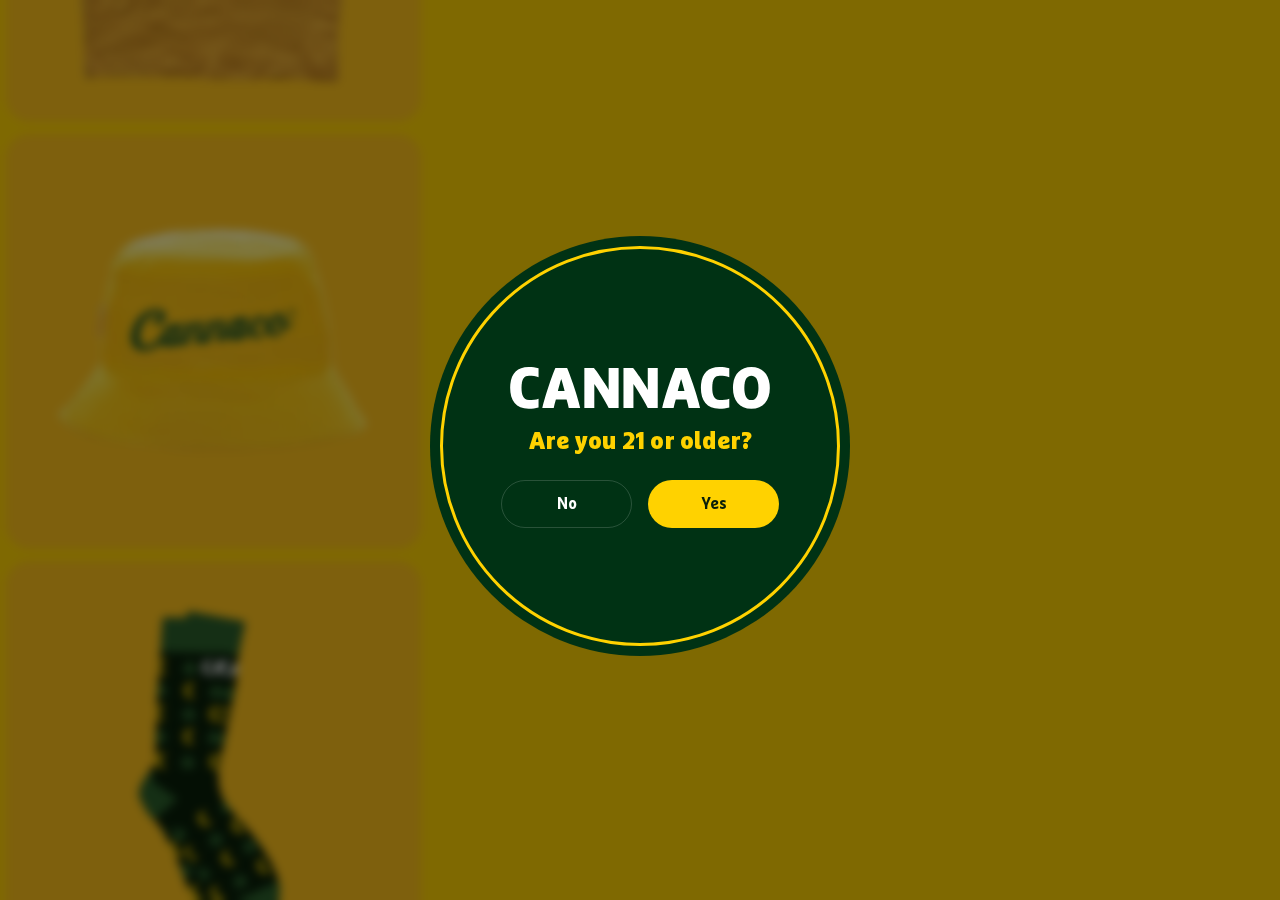
==== index.html @ 0ef22325 "publish" ====
<!doctype html>
<html lang="en">

<head>

  <!-- Title -->
  <title>Cannaco Sock Drop</title>

  <!-- Required meta tags -->
  <meta charset="utf-8">
  <meta http-equiv="X-UA-Compatible" content="IE=edge">
  <meta name="viewport" content="width=device-width, initial-scale=1, shrink-to-fit=no">

  <!-- Favicon -->
  <link rel="apple-touch-icon" sizes="180x180" href="https://www.cannaco.us/assets/favicon/apple-icon-180x180.png">
  <link rel="icon" type="image/png" sizes="32x32" href="https://www.cannaco.us/assets/favicon/favicon-32x32.png">
  <link rel="icon" type="image/png" sizes="16x16" href="https://www.cannaco.us/assets/favicon/favicon-16x16.png">
  <link rel="manifest" href="https://www.cannaco.us/assets/favicon/site.webmanifest">
  <link rel="mask-icon" href="https://www.cannaco.us/assets/favicon/safari-pinned-tab.svg" color="#F9B300">
  <meta name="msapplication-TileColor" content="#F9B300">
  <meta name="theme-color" content="#F9B300">
  <meta name="description" content="Cannaco Sock Drop!">
  
  
  <!--  Essential META Tags -->
  <meta property="og:title" content="CANNACO">
  <meta property="og:description" content="Cannaco Sock Drop!">
  <meta property="og:image" content="https://cannaco-labs.github.io/SockDrop/assets/images/social-share.png">
  <meta property="og:url" content="https://cannaco-labs.github.io/SockDrop/">
  <meta name="twitter:card" content="summary_large_image">


  <!--  Non-Essential, But Recommended -->
  <meta property="og:site_name" content="CANNACO">
  <meta name="twitter:image:alt" content="Cannaco Sock Drop!">
  
  
  <!--  MailChimp Redirect -->
<!--    <meta http-equiv="refresh" content="0;URL=http://cannaco.us/signup-confirmation.html/"/>-->

  <!--  Non-Essential, But Required for Analytics -->
<!--
  <meta property="fb:app_id" content="your_app_id" />
  <meta name="twitter:site" content="@website-username">
--> 

  <!-- Stylesheets -->
  <link rel="stylesheet" href="https://maxcdn.bootstrapcdn.com/bootstrap/4.0.0/css/bootstrap.min.css" integrity="sha384-Gn5384xqQ1aoWXA+058RXPxPg6fy4IWvTNh0E263XmFcJlSAwiGgFAW/dAiS6JXm" crossorigin="anonymous">

  <!-- Publishing Stylesheets -->    
  <link rel="stylesheet" href="public/common.css">
  <link rel="stylesheet" href="public/index.css">
  <link rel="stylesheet" href="public/sock-drop.css">
  <link rel="stylesheet" href="https://use.fontawesome.com/releases/v5.7.2/css/all.css">
  <link rel="stylesheet" href="https://cdnjs.cloudflare.com/ajax/libs/font-awesome/4.7.0/css/font-awesome.css">
  <link rel="stylesheet" href="assets/fonts/marselis/font-stylesheet.css">

  <!-- Javascript -->
  <script src="https://cdnjs.cloudflare.com/ajax/libs/jquery/3.5.1/jquery.min.js"></script>
  <script src="https://cdnjs.cloudflare.com/ajax/libs/popper.js/1.12.9/umd/popper.min.js" integrity="sha384-ApNbgh9B+Y1QKtv3Rn7W3mgPxhU9K/ScQsAP7hUibX39j7fakFPskvXusvfa0b4Q" crossorigin="anonymous"></script>
  <script src="https://maxcdn.bootstrapcdn.com/bootstrap/4.0.0/js/bootstrap.min.js" integrity="sha384-JZR6Spejh4U02d8jOt6vLEHfe/JQGiRRSQQxSfFWpi1MquVdAyjUar5+76PVCmYl" crossorigin="anonymous"></script>
<!--    <script src="https://cdnjs.cloudflare.com/ajax/libs/corejs-typeahead/1.3.1/typeahead.bundle.min.js" type="text/javascript"></script>-->
  <script src="https://cdnjs.cloudflare.com/ajax/libs/slick-carousel/1.3.15/slick.min.js" type="text/javascript"></script>

  <!-- Publishing Scripts -->  
  <script src="public/base.js" type="text/javascript"></script>
  <script src="public/header.js" type="text/javascript"></script>
  <!-- <script src="public/homepage-gtm.js" type="text/javascript"></script> -->
  <!-- <script src="public/shopping-bag.js" type="text/javascript"></script> -->
  <!-- <script src="https://www.api.cannaco.us/index.js" type="text/javascript"></script> -->

<!-- Age Verification Modal -->
<script>
    // This code prevents user from closing age verification modal without selecting yes
    $('#age_verification_modal').modal({
        backdrop: 'static', keyboard: false
    });
    
    // This code is to trigger age verification modal on page load but also store local cookies and prevents display on successive returns
    $( document ).ready(function() {
        $("#age_verification_modal").modal('show');
    });

    // CRUD CODE
    // $( document ).ready(function() {
    //     if (localStorage.getItem("pageloadcount")) {
    //         $("#age_verification_modal").hide();
    //     } else {
    //       $("#age_verification_modal").addClass('show');
    //     }
    //     localStorage.setItem("pageloadcount", "1");
    // });
</script>

<!-- Global site tag (gtag.js) - Google Analytics -->
<script async src="https://www.googletagmanager.com/gtag/js?id=G-JVFG9KZ4Z3"></script>
<script>
  window.dataLayer = window.dataLayer || [];
  function gtag(){dataLayer.push(arguments);}
  gtag('js', new Date());

  gtag('config', 'G-JVFG9KZ4Z3');
</script>
  
<!-- Global site tag - Mailchimp Remarketing -->
<script id="mcjs">
    ! function(c, h, i, m, p) {
        m = c.createElement(h), p = c.getElementsByTagName(h)[0], m.async = 1, m.src = i, p.parentNode.insertBefore(m, p)
    }(document, "script", "https://chimpstatic.com/mcjs-connected/js/users/6384a3f7248a9ad1bfe24ade3/899721365c82e8dd8f4a61433.js");
</script>

  <!-- NPS Score Survey with Delighted -->
  <!-- <script type="text/javascript">
    !function(e,t,r,n){if(!e[n]){for(var a=e[n]=[],i=["survey","reset","config","init","set","get","event","identify","track","page","screen","group","alias"],s=0;s<i.length;s++){var c=i[s];a[c]=a[c]||function(e){return function(){var t=Array.prototype.slice.call(arguments);a.push([e,t])}}(c)}a.SNIPPET_VERSION="1.0.1";var o=t.createElement("script");o.type="text/javascript",o.async=!0,o.src="https://d2yyd1h5u9mauk.cloudfront.net/integrations/web/v1/library/"+r+"/"+n+".js";var p=t.getElementsByTagName("script")[0];p.parentNode.insertBefore(o,p)}}(window,document,"6kmW7mndJDALngNy","delighted");

    delighted.survey();
  </script> -->

</head>


<!---- Age Verification Modal ---->
<div id="age_verification_modal" class="modal prompt-modal fade" data-backdrop="static" data-keyboard="false">
    <div class="modal-dialog modal-dialog-centered" role="age-verifiation">
        <div class="modal-content">
            <div class="card align-items-center">
                <div class="card-outline"></div>
                <div class="content">
                    <a class="icon">
                        <svg class="logo logo-light"></svg>
                    </a>
                    <h1 class="title">Are you 21 or older?</h1>
                    <div class="row">
                        <div class="col">
                            <a href="https://www.google.com/"><button type="button" class="btn btn-outline" style="border-radius: 48px;">No</button></a>
                        </div>
                        <div class="col">
                            <button id="verify_age_button" type="button" class="btn btn-secondary" style="border-radius: 48px;" data-dismiss="modal" aria-label="Close">Yes</button>
                        </div>
                    </div>
                </div>
            </div>
        </div>
    </div>
</div>


<body id="landing" style="background: #FED202; width: 100%; overflow: hidden;">

    <!-- <iframe src="silence.mp3" allow="autoplay" id="audio" style="display: none"></iframe>

    <audio id="player" style="position: absolute; bottom: 40px; left: 40px; padding: 0px; z-index: 1000;" autoplay loop>
      <source src="assets/audio/jammin.mp3" type="audio/mpeg" loop="loop">
    </audio> -->

    <!-- <script>
        var audio;
        $("#verify_age_button").on("click", function(e){
            if(!audio){
                audio = new Audio('assets/audio/jammin.mp3');;
            }
        });
    </script> -->


  <!-- Main -->
    <!-- <main style="display: flex; align-items: center; justify-content: center;"> -->
    <main>

        <div id="intro" class="card" style="background: #FED202;" style="padding: 0px;">
          <div class="row">
            <div class="col col-1">
              <img id="welcome-image" style="max-width: 560px; margin: 0 auto;" src="assets/sock-drop/welcome-compact.png">
              <h1 id="welcome-text" class="subhead" style="color:#003214; text-align: center; width: 100%; margin: 0px 0px 16px 0px; font-size: 40px;">Win Amazing Prizes!</h1>
              <!-- <h1 class="title" style="color:#003214; text-align: center; width: 100%; margin: 0 auto;">Win Amazing Prizes! <br>Sock Drop Starts April 10th!</h1> -->
            </div>

            <!-- <blockquote class="blockquote" style="text-align: left; margin: 0px; width: 100%; padding: 16px 24px 0px 24px;">
                <ul class="row list-unstyled">
                    <li class="col  social-share instagram" style="margin: 0px 8px;">
                        <a href="https://www.instagram.com/cannaco.world/" target="_blank" style="text-decoration: none;">
                            <button class="btn" style="justify-content: center; align-items: center; color: #145a3c; border-radius: 24px; border: 1px solid #145a3c; background: rgba(255,255,255,0.6)">
                                <i class="fab fa-instagram"></i>
                            </button>
                        </a>
                    </li>
                    <li class="col  social-share facebook" style="margin: 0px 8px;">
                        <a href="https://www.facebook.com/cannacoworld" target="_blank" style="text-decoration: none;">
                            <button class="btn" style="justify-content: center; align-items: center; color: #145a3c; border-radius: 24px; border: 1px solid #145a3c; background: rgba(255,255,255,0.6)">
                                <i class="fab fa-facebook-f"></i>
                            </button>
                        </a>
                    </li>
                    <li class="col  social-share facebook" style="margin: 0px 8px;">
                        <a href="https://www.linkedin.com/company/cannaco-labs/" target="_blank" style="text-decoration: none;">
                            <button class="btn" style="justify-content: center; align-items: center; color: #145a3c; border-radius: 24px; border: 1px solid #145a3c; background: rgba(255,255,255,0.6)">
                                <i class="fab fa-linkedin"></i>
                            </button>
                        </a>
                    </li>
                </ul>

                <div class="col col-1" style="padding: 8px 24px 0px 24px;">
                    <h1 class="subhead" style="color:#003214; text-align: center; width: 100%; margin: 0 auto;">Starts In</h1>
                  </div>
      
                <a href="sock-drop-game.html" style="text-decoration: none;">
                    <button id="start" class="btn btn-tertiary btn-block" style="margin-top: 24px; border-radius: 8px;">PLAY NOW</button>
                </a>
            </blockquote> -->


            <div id="products" class="container" style="max-width: 100%!important; padding: 16px 0px 24px 0px;">    
                <div class="carousel-container carousel-arrows circle-arrows" id="media_carousel">
                    <div class="col" style="padding: 0px;">
                        <div class="card card-strain" style="background: transparent;">
                            <div class="card-body" style="padding: 6px;">
                                <img src="assets/images/Skateboard.png" style="max-height: 420px; width: auto; margin: 0 auto; border-radius: 24px;">
                                <!-- <blockquote class="strain-description blockquote">
                                    <h1 class="title">Rain Jacket</h1>
                                    <div class="badge badge-round body-medium">Camo Print</div>
                                    <button class="btn btn-outline btn-block">Coming Soon</button>
                                </blockquote> -->
                            </div>
                        </div>
                    </div>
                    <div class="col" style="padding: 0px;">
                        <div class="card card-strain" style="background: transparent;">
                            <div class="card-body" style="padding: 6px;">
                                <img src="assets/images/Jersey.png" style="max-height: 420px; width: auto; margin: 0 auto; border-radius: 24px;">
                                <!-- <blockquote class="strain-description blockquote">
                                    <h1 class="title">Rain Jacket</h1>
                                    <div class="badge badge-round body-medium">Camo Print</div>
                                    <button class="btn btn-outline btn-block">Coming Soon</button>
                                </blockquote> -->
                            </div>
                        </div>
                    </div>
                    <div class="col" style="padding: 0px;">
                        <div class="card card-strain" style="background: transparent;">
                            <div class="card-body" style="padding: 6px;">
                                <img src="assets/images/Hat.png" style="max-height: 420px; width: auto; margin: 0 auto; border-radius: 24px;">
                                <!-- <blockquote class="strain-description blockquote">
                                    <h1 class="title">Rain Jacket</h1>
                                    <div class="badge badge-round body-medium">Camo Print</div>
                                    <button class="btn btn-outline btn-block">Coming Soon</button>
                                </blockquote> -->
                            </div>
                        </div>
                    </div>
                    <div class="col" style="padding: 0px;">
                        <div class="card card-strain" style="background: transparent;">
                            <div class="card-body" style="padding: 6px;">
                                <img src="assets/images/Hoody.png" style="max-height: 420px; width: auto; margin: 0 auto; border-radius: 24px;">
                                <!-- <blockquote class="strain-description blockquote">
                                    <h1 class="title">Rain Jacket</h1>
                                    <div class="badge badge-round body-medium">Camo Print</div>
                                    <button class="btn btn-outline btn-block">Coming Soon</button>
                                </blockquote> -->
                            </div>
                        </div>
                    </div>
                    <div class="col" style="padding: 0px;">
                        <div class="card card-strain" style="background: transparent;">
                            <div class="card-body" style="padding: 6px;">
                                <img src="assets/images/Grinder.png" style="max-height: 420px; width: auto; margin: 0 auto; border-radius: 24px;">
                                <!-- <blockquote class="strain-description blockquote">
                                    <h1 class="title">Rain Jacket</h1>
                                    <div class="badge badge-round body-medium">Camo Print</div>
                                    <button class="btn btn-outline btn-block">Coming Soon</button>
                                </blockquote> -->
                            </div>
                        </div>
                    </div>
                    <div class="col" style="padding: 0px;">
                        <div class="card card-strain" style="background: transparent;">
                            <div class="card-body" style="padding: 6px;">
                                <img src="assets/images/CropTop.png" style="max-height: 420px; width: auto; margin: 0 auto; border-radius: 24px;">
                                <!-- <blockquote class="strain-description blockquote">
                                    <h1 class="title">Rain Jacket</h1>
                                    <div class="badge badge-round body-medium">Camo Print</div>
                                    <button class="btn btn-outline btn-block">Coming Soon</button>
                                </blockquote> -->
                            </div>
                        </div>
                    </div>
                    <div class="col" style="padding: 0px;">
                        <div class="card card-strain" style="background: transparent;">
                            <div class="card-body" style="padding: 6px;">
                                <img src="assets/images/Bucket.png" style="max-height: 420px; width: auto; margin: 0 auto; border-radius: 24px;">
                                <!-- <blockquote class="strain-description blockquote">
                                    <h1 class="title">Rain Jacket</h1>
                                    <div class="badge badge-round body-medium">Camo Print</div>
                                    <button class="btn btn-outline btn-block">Coming Soon</button>
                                </blockquote> -->
                            </div>
                        </div>
                    </div>
                    <div class="col" style="padding: 0px;">
                        <div class="card card-strain" style="background: transparent;">
                            <div class="card-body" style="padding: 6px;">
                                <img src="assets/images/Socks.png" style="max-height: 420px; width: auto; margin: 0 auto; border-radius: 24px;">
                                <!-- <blockquote class="strain-description blockquote">
                                    <h1 class="title">Rain Jacket</h1>
                                    <div class="badge badge-round body-medium">Camo Print</div>
                                    <button class="btn btn-outline btn-block">Coming Soon</button>
                                </blockquote> -->
                            </div>
                        </div>
                    </div>
                    <div class="col" style="padding: 0px;">
                        <div class="card card-strain" style="background: transparent;">
                            <div class="card-body" style="padding: 6px;">
                                <img src="assets/images/Tote.png" style="max-height: 420px; width: auto; margin: 0 auto; border-radius: 24px;">
                                <!-- <blockquote class="strain-description blockquote">
                                    <h1 class="title">Rain Jacket</h1>
                                    <div class="badge badge-round body-medium">Camo Print</div>
                                    <button class="btn btn-outline btn-block">Coming Soon</button>
                                </blockquote> -->
                            </div>
                        </div>
                    </div>
                    <div class="col" style="padding: 0px;">
                        <div class="card card-strain" style="background: transparent;">
                            <div class="card-body" style="padding: 6px;">
                                <img src="assets/images/Visor.png" style="max-height: 420px; width: auto; margin: 0 auto; border-radius: 24px;">
                                <!-- <blockquote class="strain-description blockquote">
                                    <h1 class="title">Rain Jacket</h1>
                                    <div class="badge badge-round body-medium">Camo Print</div>
                                    <button class="btn btn-outline btn-block">Coming Soon</button>
                                </blockquote> -->
                            </div>
                        </div>
                    </div>
                    <div class="col" style="padding: 0px;">
                        <div class="card card-strain" style="background: transparent;">
                            <div class="card-body" style="padding: 6px;">
                                <img src="assets/images/Stickers.png" style="max-height: 420px; width: auto; margin: 0 auto; border-radius: 24px;">
                                <!-- <blockquote class="strain-description blockquote">
                                    <h1 class="title">Rain Jacket</h1>
                                    <div class="badge badge-round body-medium">Camo Print</div>
                                    <button class="btn btn-outline btn-block">Coming Soon</button>
                                </blockquote> -->
                            </div>
                        </div>
                    </div>
                    <div class="col" style="padding: 0px;">
                        <div class="card card-strain" style="background: transparent;">
                            <div class="card-body" style="padding: 6px;">
                                <img src="assets/images/Pipe.png" style="max-height: 420px; width: auto; margin: 0 auto; border-radius: 24px;">
                                <!-- <blockquote class="strain-description blockquote">
                                    <h1 class="title">Rain Jacket</h1>
                                    <div class="badge badge-round body-medium">Camo Print</div>
                                    <button class="btn btn-outline btn-block">Coming Soon</button>
                                </blockquote> -->
                            </div>
                        </div>
                    </div>
    
                </div>
            </div>

            <blockquote class="blockquote" style="text-align: left; padding: 8px 40px 0px 40px; width: 100%; display: block;">      
                <a href="sock-drop-game.html" style="text-decoration: none;">
                    <button id="start" class="btn btn-tertiary btn-block" style="margin-top: 0px; padding: 8px 48px; height: 56px; border-radius: 48px; font-size: 20px; max-width: 420px; margin: 0px auto;">Play Now</button>
                </a>
            </blockquote>



            <!-- <p id="demo" style="width: 80%;
            font-size: 56px;
            text-align: center;
            background: #003214;
            border-radius: 24px;
            color: #ffd200;
            padding: 24px 40px;
            font-weight: 700;
            max-width: 560px;
            display: block;
            margin: 0 auto;
            margin-top: 0px;"></p> -->

            <script>
            // Set the date we're counting down to
            var countDownDate = new Date("April 10, 2024 00:00:00").getTime();
            
            // Update the count down every 1 second
            var x = setInterval(function() {
            
              // Get today's date and time
              var now = new Date().getTime();
                
              // Find the distance between now and the count down date
              var distance = countDownDate - now;
                
              // Time calculations for days, hours, minutes and seconds
              var days = Math.floor(distance / (1000 * 60 * 60 * 24));
              var hours = Math.floor((distance % (1000 * 60 * 60 * 24)) / (1000 * 60 * 60));
              var minutes = Math.floor((distance % (1000 * 60 * 60)) / (1000 * 60));
              var seconds = Math.floor((distance % (1000 * 60)) / 1000);
                
              // Output the result in an element with id="demo"
              document.getElementById("demo").innerHTML = days + "d " + hours + "h "
              + minutes + "m " + seconds + "s ";
                
              // If the count down is over, write some text 
              if (distance < 0) {
                clearInterval(x);
                document.getElementById("demo").innerHTML = "EXPIRED";
              }
            }, 1000);
            </script>


            <blockquote style="width: 100%; text-align: center; padding: 24px 0px 0px 0px!important;">
                <!-- <div class="body-medium color-background">We use cookies <span class="btn-link body" aria-pressed="true" data-toggle="modal" data-target="#privacy_policy_modal" style="color:#145a3c!important;">Learn More 🍪</span></div> -->
                <nav class="align-items-center justify-content-between">
                    <ul class="list list-unstyled left">
                      <li><p class="body opacity" style="color: black; text-decoration: none;">Copyright © 2024 Cannaco Labs LLC. <br> All Rights Reserved.</p></li>
                    </ul>
                    <ul class="list list-unstyled list-inline right" style="margin-top: 12px;">
                      <li class="list-inline-item"><a class="body opacity one" style="color: black; cursor: pointer;" data-toggle="modal" data-target="#privacy_policy_modal">Privacy Policy</a></li>
                      <li class="list-inline-item"><a class="body opacity two" style="color: black; cursor: pointer;" data-toggle="modal" data-target="#terms_policy_modal">Terms of Use</a></li>
                      <li class="list-inline-item"><a class="body opacity two" style="color: black; cursor: pointer;" href="mailto:info@cannaco.us?subject=Contact Cannaco" target="_blank">Contact</a></li>
                    </ul>
                  </nav>
            </blockquote>
          </div>
        </div>

    </main>
</body>
  
  
  

<!-- Legal Modals -->
<div class="legal-modal modal fade" id="privacy_policy_modal" tabindex="-1" role="dialog" aria-labelledby="privacy-policy-modal" aria-hidden="true">
    <div class="modal-dialog modal-dialog-centered" role="document">
        <div class="modal-content">
            
            <div class="card product-card product-template">
                
                <div class="card-header sticky-top">
                    <div class="card card-slab">
                        <div class="row"style="padding: 24px;">
<!--
                            <div class="col slab-left slab-left-circular">
                                <div class="image-1-1 padding">
                                    <img src="assets/imagery/strains/hybrid/1:1/the-chronic-1.png">
                                </div>
                            </div>
-->
                            <div class="col slab-center align-middle">
                                <blockquote class="product-description blockquote">
                                    <h1 class="title">Privacy Policy</h1>
                                    <div class="body-medium">Last updated November 01, 2021</div>
                                </blockquote>
                            </div>
                            <div class="col slab-right">
                                <div class="modal-close" data-dismiss="modal" data-target="#policy_modal">
                                    <i class="fas fa-times-circle"></i>
                                </div>
                            </div>
                        </div>
                    </div>
                </div>

                <div class="card-body">
                    <div class="product-content">
                        <section class="product-details">
                            <blockquote class="blockquote">

                                <h1 class="title">Welcome!</h1>

                                <p class="body-light">Thank you for choosing to be part of the Cannaco community! We are committed to protecting your personal information and your right to privacy. If you have any questions or concerns about this privacy notice, or our practices with regards to your personal information, please contact us at <a href="mailto:info@cannaco.us?subject=Privacy Policy Inquiry" target="_blank" class="body-light">info@cannaco.us</a>.

When you visit our website, use our mobile application, as the case may be (the "App") and more generally, use any of our services (the "Services", which include the Website and App), we appreciate that you are trusting us with your personal information. We take your privacy very seriously. In this privacy notice, we seek to explain to you in the clearest way possible what information we collect, how we use it and what rights you have in relation to it. We hope you take some time to read through it carefully, as it is important. If there are any terms in this privacy notice that you do not agree with, please discontinue use of our Services immediately.

This privacy notice applies to all information collected through our Services (which, as described above, includes our Website and App), as well as, any related services, sales, marketing or events.</p><br>
                                <p class="body-heavy">Please read this privacy notice carefully as it will help you understand what we do with the information that we collect.</p>
                                <hr>
                                <h1 class="title">1. WHAT INFORMATION DO WE COLLECT?</h1>
                                <h2 class="subtitle">Personal information you disclose to us</h2>
                                <p class="body-light">In Short:  We collect personal information that you provide to us.
                                <br>
                                <br>
We collect personal information that you voluntarily provide to us when you register on the Services, express an interest in obtaining information about us or our products and Services, when you participate in activities on the Services or otherwise when you contact us.
                                <br>
                                <br>
The personal information that we collect depends on the context of your interactions with us and the Services, the choices you make and the products and features you use. The personal information we collect may include the following:
                                <br>
                                <br>
Personal Information Provided by You. We collect names; phone numbers; email addresses; mailing addresses; usernames; passwords; billing addresses; debit/credit card numbers; contact or authentication data; and other similar information.
                                <br>
                                <br>
Social Media Login Data. We may provide you with the option to register with us using your existing social media account details, like your Facebook, Twitter or other social media account. If you choose to register in this way, we will collect the Information described in the section called <a href="#social_logins">"How do we handle your social logins"</a> below.
                                <br>
                                <br>
All personal information that you provide to us must be true, complete and accurate, and you must notify us of any changes to such personal information.</p>
                                <hr>
                                <h2 class="subtitle">Information automatically collected</h2>
                                <p class="body-light">In Short:  Some information — such as your Internet Protocol (IP) address and/or browser and device characteristics — is collected automatically when you visit our Services.
                                <br>
                                <br>

We automatically collect certain information when you visit, use or navigate the Services. This information does not reveal your specific identity (like your name or contact information) but may include device and usage information, such as your IP address, browser and device characteristics, operating system, language preferences, referring URLs, device name, country, location, information about how and when you use our Services and other technical information. This information is primarily needed to maintain the security and operation of our Services, and for our internal analytics and reporting purposes.
                                <br>
                                <br>
Like many businesses, we also collect information through cookies and similar technologies.
                                <br>
                                <br>
<span class="body-heavy">The information we collect includes:</span></p>
                                <br>
                                <ul class="list-indented">
                                    <li class="body-light">Log and Usage Data. Log and usage data is service-related, diagnostic, usage and performance information our servers automatically collect when you access or use our Services and which we record in log files. Depending on how you interact with us, this log data may include your IP address, device information, browser type and settings and information about your activity in the Services (such as the date/time stamps associated with your usage, pages and files viewed, searches and other actions you take such as which features you use), device event information (such as system activity, error reports (sometimes called 'crash dumps') and hardware settings).</li>
                                    <br>
                                    <li class="body-light">Device Data. We collect device data such as information about your computer, phone, tablet or other device you use to access the Services. Depending on the device used, this device data may include information such as your IP address (or proxy server), device and application identification numbers, location, browser type, hardware model Internet service provider and/or mobile carrier, operating system and system configuration information.</li>
                                    <br>
                                    <li class="body-light">Location Data. We collect location data such as information about your device's location, which can be either precise or imprecise. How much information we collect depends on the type and settings of the device you use to access the Services. For example, we may use GPS and other technologies to collect geolocation data that tells us your current location (based on your IP address). You can opt out of allowing us to collect this information either by refusing access to the information or by disabling your Location setting on your device. Note however, if you choose to opt out, you may not be able to use certain aspects of the Services.</li>
                                </ul>
                                <hr>
                                <h2 class="subtitle">Information collected through our App</h2>
                                <p class="body-light">In Short:  We collect information regarding your geo-location, mobile device, push notifications, when you use our App.
                                <br>
                                <br>
                                    <span class="body-heavy">If you use our App, we also collect the following information:</span></p>
                                <br>
                                <ul class="list-indented">
                                    <li class="body-light">Geo-Location Information. We may request access or permission to and track location-based information from your mobile device, either continuously or while you are using our App, to provide certain location-based services. If you wish to change our access or permissions, you may do so in your device's settings.</li>
                                    <br>
                                    <li class="body-light">Mobile Device Data. We automatically collect device information (such as your mobile device ID, model and manufacturer), operating system, version information and system configuration information, device and application identification numbers, browser type and version, hardware model Internet service provider and/or mobile carrier, and Internet Protocol (IP) address (or proxy server). If you are using our App, we may also collect information about the phone network associated with your mobile device, your mobile device’s operating system or platform, the type of mobile device you use, your mobile device’s unique device ID and information about the features of our App you accessed.</li>
                                    <br>
                                    <li class="body-light">Push Notifications. We may request to send you push notifications regarding your account or certain features of the App. If you wish to opt-out from receiving these types of communications, you may turn them off in your device's settings.</li>
                                </ul>
                                <br>
                                <p class="body-heavy">This information is primarily needed to maintain the security and operation of our App, for troubleshooting and for our internal analytics and reporting purposes.</p>
                                <hr>
                                <h1 class="title">2. HOW DO WE USE YOUR INFORMATION?</h1>
                                <h2 class="subtitle">Personal information you disclose to us</h2>
                                <p class="body-light">In Short:  We process your information for purposes based on legitimate business interests, the fulfillment of our contract with you, compliance with our legal obligations, and/or your consent.
                                <br>
                                <br>
We use personal information collected via our Services for a variety of business purposes described below. We process your personal information for these purposes in reliance on our legitimate business interests, in order to enter into or perform a contract with you, with your consent, and/or for compliance with our legal obligations. We indicate the specific processing grounds we rely on next to each purpose listed below.
                                <br>
                                <br>
                                    <span class="body-heavy">We use the information we collect or receive to:</span></p>
                                <br>
                                <ul class="list-indented">
                                    <li class="body-light">facilitate account creation and logon process. If you choose to link your account with us to a third-party account (such as your Google or Facebook account), we use the information you allowed us to collect from those third parties to facilitate account creation and logon process for the performance of the contract. See the section below headed <a href="#social_logins">"How do we handle your social logins"</a> for further information.</li>
                                    <br>
                                    <li class="body-light">post testimonials. We post testimonials on our Services that may contain personal information. Prior to posting a testimonial, we will obtain your consent to use your name and the content of the testimonial. If you wish to update, or delete your testimonial, please contact us at <a href="mailto:info@cannaco.us?subject=Testimonials Inquiry" target="_blank" class="body-light">info@cannaco.us</a> and be sure to include your name, testimonial location, and contact information.</li>
                                    <br>
                                    <li class="body-light">Request feedback. We may use your information to request feedback and to contact you about your use of our Services.</li>
                                    <br>
                                    <li class="body-light">Enable user-to-user communications. We may use your information in order to enable user-to-user communications with each user's consent.</li>
                                    <br>
                                    <li class="body-light">Manage user accounts. We may use your information for the purposes of managing our account and keeping it in working order.</li>
                                    <br>
                                    <li class="body-light">Send administrative information to you. We may use your personal information to send you product, service and new feature information and/or information about changes to our terms, conditions, and policies.</li>
                                    <br>
                                    <li class="body-light">Protect our Services. We may use your information as part of our efforts to keep our Services safe and secure (for example, for fraud monitoring and prevention).</li>
                                    <br>
                                    <li class="body-light">Enforce our terms, conditions and policies for business purposes, to comply with legal and regulatory requirements or in connection with our contract.</li>
                                    <br>
                                    <li class="body-light">Respond to legal requests and prevent harm. If we receive a subpoena or other legal request, we may need to inspect the data we hold to determine how to respond.</li>
                                    <br>
                                    <li class="body-light">Fulfill and manage your orders. We may use your information to fulfill and manage your orders, payments, returns, and exchanges made through the Services</li>
                                    <br>
                                    <li class="body-light">Administer prize draws and competitions. We may use your information to administer prize draws and competitions when you elect to participate in our competitions.</li>
                                    <br>
                                    <li class="body-light">Deliver and facilitate delivery of services to the user. We may use your information to provide you with the requested service.</li>
                                    <br>
                                    <li class="body-light">
Respond to user inquiries/offer support to users. We may use your information to respond to your inquiries and solve any potential issues you might have with the use of our Services.</li>
                                    <br>
                                    <li class="body-light">
Send you marketing and promotional communications. We and/or our third-party marketing partners may use the personal information you send to us for our marketing purposes, if this is in accordance with your marketing preferences. For example, when expressing an interest in obtaining information about us or our Services, subscribing to marketing or otherwise contacting us, we will collect personal information from you. You can opt-out of our marketing emails at any time (see the <a href="#privacy-rights">"What are your privacy rights"</a> below).</li>
                                    <br>
                                    <li class="body-light">Deliver targeted advertising to you. We may use your information to develop and display personalized content and advertising (and work with third parties who do so) tailored to your interests and/or location and to measure its effectiveness.</li>
                                </ul>
                                <hr>
                                <h1 class="title">3. WILL YOUR INFORMATION BE SHARED WITH ANYONE?</h1>
                                <h2 class="subtitle">Personal information you disclose to us</h2>
                                <p class="body-light">In Short:  We only share information with your consent, to comply with laws, to provide you with services, to protect your rights, or to fulfill business obligations.</p>
                                <br>
                                    <span class="body-heavy">We may process or share your data that we hold based on the following legal basis:</span>
                                <br>
                                <br>
                                <ul class="list-indented">
                                    <li class="body-light">Geo-Location Information. We may request access or permission to and track location-based information from your mobile device, either continuously or while you are using our App, to provide certain location-based services. If you wish to change our access or permissions, you may do so in your device's settings.</li>
                                    <br>
                                    <li class="body-light">Legitimate Interests: We may process your data when it is reasonably necessary to achieve our legitimate business interests.</li>
                                    <br>
                                    <li class="body-light">Performance of a Contract: Where we have entered into a contract with you, we may process your personal information to fulfill the terms of our contract.</li>
                                    <br>
                                    <li class="body-light">Legal Obligations: We may disclose your information where we are legally required to do so in order to comply with applicable law, governmental requests, a judicial proceeding, court order, or legal process, such as in response to a court order or a subpoena (including in response to public authorities to meet national security or law enforcement requirements).</li>
                                    <br>
                                    <li class="body-light">Vital Interests: We may disclose your information where we believe it is necessary to investigate, prevent, or take action regarding potential violations of our policies, suspected fraud, situations involving potential threats to the safety of any person and illegal activities, or as evidence in litigation in which we are involved.</li>
                                </ul>
                                <br>
                                    <span class="body-heavy">We may process or share your data that we hold based on the following legal basis:</span>
                                <br>
                                <br>
                                <ul class="list-indented">
                                    <li class="body-light">Business Transfers. We may share or transfer your information in connection with, or during negotiations of, any merger, sale of company assets, financing, or acquisition of all or a portion of our business to another company.</li>
                                    <br>
                                    <li class="body-light">Affiliates. We may share your information with our affiliates, in which case we will require those affiliates to honor this privacy notice. Affiliates include our parent company and any subsidiaries, joint venture partners or other companies that we control or that are under common control with us.</li>
                                    <br>
                                    <li class="body-light">Business Partners. We may share your information with our business partners to offer you certain products, services or promotions.</li>
                                </ul>
                                <hr>
                                <h1 class="title">4. DO WE USE COOKIES AND OTHER TRACKING TECHNOLOGIES?</h1>
                                <p class="body-light">In Short:  We may use cookies and other tracking technologies to collect and store your information.
                                    <br>
                                    <br>
We may use cookies and similar tracking technologies (like web beacons and pixels) to access or store information. Specific information about how we use such technologies and how you can refuse certain cookies is set out in our Cookie Notice.</p>
                                <hr>
                                <h1 class="title">5. DO WE USE GOOGLE MAPS?</h1>
                                <p class="body-light">In Short:  Yes, we use Google Maps for the purpose of providing better service.
                                    <br>
                                    <br id="social_logins">
                                    This Website or App uses Google Maps APIs which is subject to Google’s Terms of Service. You may find the Google Maps APIs Terms of Service here <a href="https://cloud.google.com/maps-platform/terms/">https://cloud.google.com/maps-platform/terms/</a>. To find out more about Google’s Privacy Policy, please refer to this link <a href="https://policies.google.com/privacy">https://policies.google.com/privacy</a>. We obtain and store on your device ('cache') your location. You may revoke your consent anytime by contacting us at the contact details provided at the end of this document.</p>
                                <hr>
                                <h1 class="title">6. HOW DO WE HANDLE YOUR SOCIAL LOGINS?</h1>
                                <p class="body-light">In Short:  If you choose to register or log in to our services using a social media account, we may have access to certain information about you.
                                    <br>
                                    <br>
Our Services offers you the ability to register and login using your third-party social media account details (like your Facebook or Twitter logins). Where you choose to do this, we will receive certain profile information about you from your social media provider. The profile Information we receive may vary depending on the social media provider concerned, but will often include your name, email address, friends list, profile picture as well as other information you choose to make public on such social media platform.
                                    <br>
                                    <br>
We will use the information we receive only for the purposes that are described in this privacy notice or that are otherwise made clear to you on the relevant Services. Please note that we do not control, and are not responsible for, other uses of your personal information by your third-party social media provider. We recommend that you review their privacy notice to understand how they collect, use and share your personal information, and how you can set your privacy preferences on their sites and apps.</p>
                                <hr>
                                <h1 class="title">7. WHAT IS OUR STANCE ON THIRD-PARTY WEBSITES?</h1>
                                <p class="body-light">In Short:  We are not responsible for the safety of any information that you share with third-party providers who advertise, but are not affiliated with, our Website.
                                    <br>
                                    <br>
                                    The Services may contain advertisements from third parties that are not affiliated with us and which may link to other websites, online services or mobile applications. We cannot guarantee the safety and privacy of data you provide to any third parties. Any data collected by third parties is not covered by this privacy notice. We are not responsible for the content or privacy and security practices and policies of any third parties, including other websites, services or applications that may be linked to or from the Services. You should review the policies of such third parties and contact them directly to respond to your questions.</p>
                                <hr>
                                <h1 class="title">8. HOW LONG DO WE KEEP YOUR INFORMATION?</h1>
                                <p class="body-light">In Short:  We keep your information for as long as necessary to fulfill the purposes outlined in this privacy notice unless otherwise required by law.
                                    <br>
                                    <br>
                                    We will only keep your personal information for as long as it is necessary for the purposes set out in this privacy notice, unless a longer retention period is required or permitted by law (such as tax, accounting or other legal requirements). No purpose in this notice will require us keeping your personal information for longer than the period of time in which users have an account with us.
                                    <br>
                                    <br>
                                    When we have no ongoing legitimate business need to process your personal information, we will either delete or anonymize such information, or, if this is not possible (for example, because your personal information has been stored in backup archives), then we will securely store your personal information and isolate it from any further processing until deletion is possible.</p>
                                <hr>
                                <h1 class="title">9. HOW DO WE KEEP YOUR INFORMATION SAFE?</h1>
                                <p class="body-light">In Short:  We aim to protect your personal information through a system of organizational and technical security measures.
                                    <br>
                                    <br>
                                    We have implemented appropriate technical and organizational security measures designed to protect the security of any personal information we process. However, despite our safeguards and efforts to secure your information, no electronic transmission over the Internet or information storage technology can be guaranteed to be 100% secure, so we cannot promise or guarantee that hackers, cybercriminals, or other unauthorized third parties will not be able to defeat our security, and improperly collect, access, steal, or modify your information. Although we will do our best to protect your personal information, transmission of personal information to and from our Services is at your own risk. You should only access the Services within a secure environment.</p>
                                <hr>
                                <h1 class="title">10. DO WE COLLECT INFORMATION FROM MINORS?</h1>
                                <p class="body-light">In Short:  We do not knowingly collect data from or market to children under 21 years of age.
                                    <br>
                                    <br>
                                    We do not knowingly solicit data from or market to children under 21 years of age. By using the Services, you represent that you are at least 21 or that you are the parent or guardian of such a minor and consent to such minor dependent’s use of the Services. If we learn that personal information from users less than 21 years of age has been collected, we will deactivate the account and take reasonable measures to promptly delete such data from our records. If you become aware of any data we may have collected from children under age 21, please contact us at <a href="mailto:info@cannaco.us?subject=Age Verification Policy Inquiry" target="_blank" class="body-light">info@cannaco.us</a></p>
                                <hr>
                                <h1 id="privacy_rights" class="title">11. WHAT ARE YOUR PRIVACY RIGHTS?</h1>
                                <p class="body-light">In Short:  You may review, change, or terminate your account at any time.
                                    <br>
                                    <br>
                                    If you are a resident in the European Economic Area and you believe we are unlawfully processing your personal information, you also have the right to complain to your local data protection supervisory authority. You can find their contact details here: <a href="http://ec.europa.eu/justice/data-protection/bodies/authorities/index_en.htm">http://ec.europa.eu/justice/data-protection/bodies/authorities/index_en.htm.</a>
                                    <br>
                                    <br>
If you are a resident in Switzerland, the contact details for the data protection authorities are available here: <a href="https://www.edoeb.admin.ch/edoeb/en/home.html">https://www.edoeb.admin.ch/edoeb/en/home.html.</a>
                                    <br>
                                    <br>
If you have questions or comments about your privacy rights, you may email us at <a href="mailto:info@cannaco.us?subject=Privacy Rights Inquiry" target="_blank" class="body-light">info@cannaco.us</a></p>
                                    <h2 class="subtitle">Account Information</h2>
                                <br>
                                <span class="body-heavy">If you would at any time like to review or change the information in your account or terminate your account, you can:</span>
                                <br>
                                <br>
                                <ul class="list-indented">
                                    <li class="body-light">Log in to your account settings and update your user account.</li>
                                    <br>
                                    <li class="body-light">Contact us using the contact information provided.</li>
                                    <br>
                                    <li class="body-light">Upon your request to terminate your account, we will deactivate or delete your account and information from our active databases. However, we may retain some information in our files to prevent fraud, troubleshoot problems, assist with any investigations, enforce our Terms of Use and/or comply with applicable legal requirements.</li>
                                </ul>
                                <br>
                                <p class="body-light">Cookies and similar technologies: Most Web browsers are set to accept cookies by default. If you prefer, you can usually choose to set your browser to remove cookies and to reject cookies. If you choose to remove cookies or reject cookies, this could affect certain features or services of our Services. To opt-out of interest-based advertising by advertisers on our Services Visit <a href="http://www.aboutads.info/choices/">http://www.aboutads.info/choices/</a>.
                                </p>
                                <br>
                                <p class="body-light">Opting out of email marketing: You can unsubscribe from our marketing email list at any time by clicking on the unsubscribe link in the emails that we send or by contacting us using the details provided below. You will then be removed from the marketing email list — however, we may still communicate with you, for example to send you service-related emails that are necessary for the administration and use of your account, to respond to service requests, or for other non-marketing purposes.</p>
                                <br>
                                <span class="body-heavy">To otherwise opt-out, you may:</span>
                                <br>
                                <br>
                                <ul class="list-indented">
                                    <li class="body-light">Access your account settings and update your preferences.</li>
                                    <br>
                                    <li class="body-light">Contact us using the contact information provided.</li>
                                </ul>
                                <hr>
                                <h1 id="privacy_rights" class="title">12. CONTROLS FOR DO-NOT-TRACK FEATURES</h1>
                                <p class="body-light">Most web browsers and some mobile operating systems and mobile applications include a Do-Not-Track ("DNT") feature or setting you can activate to signal your privacy preference not to have data about your online browsing activities monitored and collected. At this stage no uniform technology standard for recognizing and implementing DNT signals has been finalized. As such, we do not currently respond to DNT browser signals or any other mechanism that automatically communicates your choice not to be tracked online. If a standard for online tracking is adopted that we must follow in the future, we will inform you about that practice in a revised version of this privacy notice.</p>
                                <hr>
                                <h1 id="privacy_rights" class="title">13. DO CALIFORNIA RESIDENTS HAVE SPECIFIC PRIVACY RIGHTS?</h1>
                                <p class="body-light">In Short:  Yes, if you are a resident of California, you are granted specific rights regarding access to your personal information.
                                    <br>
                                    <br>
California Civil Code Section 1798.83, also known as the "Shine The Light" law, permits our users who are California residents to request and obtain from us, once a year and free of charge, information about categories of personal information (if any) we disclosed to third parties for direct marketing purposes and the names and addresses of all third parties with which we shared personal information in the immediately preceding calendar year. If you are a California resident and would like to make such a request, please submit your request in writing to us using the contact information provided below.
                                    <br>
                                    <br>
If you are under 18 years of age, reside in California, and have a registered account with a Service, you have the right to request removal of unwanted data that you publicly post on the Services. To request removal of such data, please contact us using the contact information provided below, and include the email address associated with your account and a statement that you reside in California. We will make sure the data is not publicly displayed on the Services, but please be aware that the data may not be completely or comprehensively removed from all our systems (e.g. backups, etc.).</p>
                                <br>
                                    <h2 class="subtitle">CCPA Privacy Notice</h2>
                                <span class="body-heavy">The California Code of Regulations defines a "resident" as:</span>
                                <br>
                                <br>
                                <ul class="list-unstyled">
                                    <li class="body-light">(1) every individual who is in the State of California for other than a temporary or transitory purpose.</li>
                                    <br>
                                    <li class="body-light">(2) every individual who is domiciled in the State of California who is outside the State of California for a temporary or transitory purpose.</li>
                                </ul>
                                <br>
                                <p class="body-light">All other individuals are defined as "non-residents."
                                <br>
                                <br>
If this definition of "resident" applies to you, we must adhere to certain rights and obligations regarding your personal information.</p>
                                <br>
                                <span class="body-heavy">What categories of personal information do we collect?</span>
                                <br>
                                <br>
                                <table class="table">
                                    <thead>
                                        <tr>
                                            <th class="body-heavy" scope="col">Category</th>
                                            <th class="body-heavy" scope="col">Examples</th>
                                            <th class="body-heavy" scope="col">Collected</th>
                                        </tr>
                                    </thead>
                                    <tbody>
                                        <tr>
                                            <td class="body-light">Identifiers</td>
                                            <td class="body-light">Contact details, such as real name, alias, postal address, telephone or mobile contact number, unique personal identifier, online identifier, Internet Protocol address, email address and account name</td>
                                            <td class="body-light">YES</td>
                                        </tr>
                                        <tr>
                                            <td class="body-light">Personal information categories listed in the California Customer Records statute</td>
                                            <td class="body-light">Name, contact information, education, employment, employment history and financial information</td>
                                            <td class="body-light">YES</td>
                                        </tr>
                                        <tr>
                                            <td class="body-light">Protected classification characteristics under California or federal law</td>
                                            <td class="body-light">Gender and date of birth</td>
                                            <td class="body-light">YES</td>
                                        </tr>
                                        <tr>
                                            <td class="body-light">Commercial information</td>
                                            <td class="body-light">Transaction information, purchase history, financial details and payment information</td>
                                            <td class="body-light">YES</td>
                                        </tr>
                                        <tr>
                                            <td class="body-light">Biometric information</td>
                                            <td class="body-light">Fingerprints and voiceprints</td>
                                            <td class="body-light">NO</td>
                                        </tr>
                                        <tr>
                                            <td class="body-light">Internet or other similar network activity</td>
                                            <td class="body-light">Browsing history, search history, online behavior, interest data, and interactions with our and other websites, applications, systems and advertisements</td>
                                            <td class="body-light">NO</td>
                                        </tr>
                                        <tr>
                                            <td class="body-light">Geolocation data</td>
                                            <td class="body-light">Device location</td>
                                            <td class="body-light">YES</td>
                                        </tr>
                                        <tr>
                                            <td class="body-light">Audio, electronic, visual, thermal, olfactory, or similar information</td>
                                            <td class="body-light">Images and audio, video or call recordings created in connection with our business activities</td>
                                            <td class="body-light">NO</td>
                                        </tr>
                                        <tr>
                                            <td class="body-light">Professional or employment-related information</td>
                                            <td class="body-light">Business contact details in order to provide you our services at a business level, job title as well as work history and professional qualifications if you apply for a job with us</td>
                                            <td class="body-light">YES</td>
                                        </tr>
                                        <tr>
                                            <td class="body-light">Education Information</td>
                                            <td class="body-light">Student records and directory information</td>
                                            <td class="body-light">NO</td>
                                        </tr>
                                        <tr>
                                            <td class="body-light">Inferences drawn from other personal informationn</td>
                                            <td class="body-light">Inferences drawn from any of the collected personal information listed above to create a profile or summary about, for example, an individual’s preferences and characteristics</td>
                                            <td class="body-light">YES</td>
                                        </tr>
                                    </tbody>
                                </table>
                                <br>
                                <span class="body-heavy">We may also collect other personal information outside of these categories instances where you interact with us in-person, online, or by phone or mail in the context of:</span>
                                <br>
                                <br>
                                <ul class="list-indented">
                                    <li class="body-light">Receiving help through our customer support channels;</li>
                                    <br>
                                    <li class="body-light">Participation in customer surveys or contests; and</li>
                                    <br>
                                    <li class="body-light">Facilitation in the delivery of our Services and to respond to your inquiries.</li>
                                </ul>
                                <br>
                                <span class="body-heavy">How do we use and share your personal information?</span>
                                <br>
                                <p class="body-light">More information about our data collection and sharing practices can be found in this privacy notice.
                                <br>
                                <br>
You may contact us by email at info@cannaco.us, or by referring to the contact details at the bottom of this document.
                                <br>
                                <br>
If you are using an authorized agent to exercise your right to opt-out we may deny a request if the authorized agent does not submit proof that they have been validly authorized to act on your behalf.</p>
                                <br>
                                <span class="body-heavy">Will your information be shared with anyone else?</span>
                                <br>
                                <p class="body-light">We may disclose your personal information with our service providers pursuant to a written contract between us and each service provider. Each service provider is a for-profit entity that processes the information on our behalf.
                                <br>
                                <br>
We may use your personal information for our own business purposes, such as for undertaking internal research for technological development and demonstration. This is not considered to be "selling" of your personal data.
                                <br>
                                <br>
Cannaco has not disclosed or sold any personal information to third parties for a business or commercial purpose in the preceding 12 months. Cannaco will not sell personal information in the future belonging to website visitors, users and other consumers.</p>
                                <br>
                                <span class="body-heavy">Your rights with respect to your personal data</span>
                                <br>
                                <p class="body-light">Right to request deletion of the data - Request to delete
                                <br>
                                <br>
You can ask for the deletion of your personal information. If you ask us to delete your personal information, we will respect your request and delete your personal information, subject to certain exceptions provided by law, such as (but not limited to) the exercise by another consumer of his or her right to free speech, our compliance requirements resulting from a legal obligation or any processing that may be required to protect against illegal activities.
                                <br>
                                <br>
Right to be informed - Request to know</p>
                                <br>
                                <span class="body-heavy">Depending on the circumstances, you have a right to know:</span>
                                <br>
                                <br>
                                <ul class="list-indented">
                                    <li class="body-light">whether we collect and use your personal information;</li>
                                    <br>
                                    <li class="body-light">the categories of personal information that we collect;</li>
                                    <br>
                                    <li class="body-light">the purposes for which the collected personal information is used;</li>
                                    <br>
                                    <li class="body-light">whether we sell your personal information to third parties;</li>
                                    <br>
                                    <li class="body-light">the categories of personal information that we sold or disclosed for a business purpose;</li>
                                    <br>
                                    <li class="body-light">the categories of third parties to whom the personal information was sold or disclosed for a business purpose; and</li>
                                    <br>
                                    <li class="body-light">the business or commercial purpose for collecting or selling personal information.</li>
                                </ul>
                                <br>
                                <p class="body-light">In accordance with applicable law, we are not obligated to provide or delete consumer information that is de-identified in response to a consumer request or to re-identify individual data to verify a consumer request.
                                    <br>
                                    <br>
Right to Non-Discrimination for the Exercise of a Consumer’s Privacy Rights
                                    <br>
                                    <br>
We will not discriminate against you if you exercise your privacy rights.
                                    <br>
                                    <br>
                                <span class="body-heavy">Verification process</span>
                                    <br>
Upon receiving your request, we will need to verify your identity to determine you are the same person about whom we have the information in our system. These verification efforts require us to ask you to provide information so that we can match it with information you have previously provided us. For instance, depending on the type of request you submit, we may ask you to provide certain information so that we can match the information you provide with the information we already have on file, or we may contact you through a communication method (e.g. phone or email) that you have previously provided to us. We may also use other verification methods as the circumstances dictate.
                                    <br>
                                    <br>
                                    We will only use personal information provided in your request to verify your identity or authority to make the request. To the extent possible, we will avoid requesting additional information from you for the purposes of verification. If, however, if we cannot verify your identity from the information already maintained by us, we may request that you provide additional information for the purposes of verifying your identity, and for security or fraud-prevention purposes. We will delete such additionally provided information as soon as we finish verifying you.</p>
                                <br>
                                <span class="body-heavy">Other privacy rights</span>
                                <br>
                                <br>
                                <ul class="list-indented">
                                    <li class="body-light">you may object to the processing of your personal data
</li>
                                    <br>
                                    <li class="body-light">you may request correction of your personal data if it is incorrect or no longer relevant, or ask to restrict the processing of the data</li>
                                    <br>
                                    <li class="body-light">you can designate an authorized agent to make a request under the CCPA on your behalf. We may deny a request from an authorized agent that does not submit proof that they have been validly authorized to act on your behalf in accordance with the CCPA.
</li>
                                    <br>
                                    <li class="body-light">you may request to opt-out from future selling of your personal information to third parties. Upon receiving a request to opt-out, we will act upon the request as soon as feasibly possible, but no later than 15 days from the date of the request submission.
</li>
                                </ul>
                                <br>
                                <br>
                                <p class="body-light">To exercise these rights, you can contact us by email at info@cannaco.us, or by referring to the contact details at the bottom of this document. If you have a complaint about how we handle your data, we would like to hear from you.
                                <hr>
                                <h1 class="title">14. DO WE MAKE UPDATES TO THIS NOTICE?</h1>
                                <p class="body-light">In Short:  Yes, we will update this notice as necessary to stay compliant with relevant laws.
                                    <br>
                                    <br>
We may update this privacy notice from time to time. The updated version will be indicated by an updated "Revised" date and the updated version will be effective as soon as it is accessible. If we make material changes to this privacy notice, we may notify you either by prominently posting a notice of such changes or by directly sending you a notification. We encourage you to review this privacy notice frequently to be informed of how we are protecting your information.
</p>
                                <hr>
                                <h1 class="title">15. HOW CAN YOU CONTACT US ABOUT THIS NOTICE?</h1>
                                <p class="body-light">If you have questions or comments about this notice, you may email us at <a href="mailto:info@cannaco.us?subject=Testimonials Inquiry" target="_blank" class="body-light">info@cannaco.us</a> or by post to:
                                    <br>
                                    <br>
                                    Cannaco
                                    <br>
                                    108 Central Avenue
                                    <br>
                                    Brooklyn, NY 11206
                                    <br>
                                    United States
</p>
                                <hr>
                                <h1 class="title">16. HOW CAN YOU REVIEW, UPDATE, OR DELETE THE DATA WE COLLECT FROM YOU?</h1>
                                <p class="body-light">Based on the applicable laws of your country, you may have the right to request access to the personal information we collect from you, change that information, or delete it in some circumstances. To request to review, update, or delete your personal information, please visit: cannaco.us. We will respond to your request within 30 days.
                                    <br>
                                    <br>
</p>
                            </blockquote>
                        </section>
                    </div>
                </div>
            </div>
        </div>
    </div>
</div>    
    
<div class="legal-modal modal fade" id="terms_policy_modal" tabindex="-1" role="dialog" aria-labelledby="terms-policy-modal" aria-hidden="true">
    <div class="modal-dialog modal-dialog-centered" role="document">
        <div class="modal-content">
            
            <div class="card product-card product-template">
                
                <div class="card-header sticky-top">
                    <div class="card card-slab">
                        <div class="row"style="padding: 24px;">
                            <!--
                            <div class="col slab-left slab-left-circular">
                                <div class="image-1-1 padding">
                                    <img src="assets/imagery/strains/hybrid/1:1/the-chronic-1.png">
                                </div>
                            </div>
-->
                            <div class="col slab-center align-middle">
                                <blockquote class="product-description blockquote">
                                    <h1 class="title">Terms of Use</h1>
                                    <div class="body-medium">Last updated November 01, 2021</div>
                                </blockquote>
                            </div>
                            <div class="col slab-right">
                                <div class="modal-close" data-dismiss="modal" data-target="#policy_modal">
                                    <i class="fas fa-times-circle"></i>
                                </div>
                            </div>
                        </div>
                    </div>
                </div>

                <div class="card-body">
                    <div class="product-content">
                        <section class="product-details">
                            <blockquote class="blockquote">

                                <h1 class="title">1. Agreement to Terms</h1>
<!--                                <br>-->
                                <p class="body-light">1.1 These Terms and Conditions constitute a legally binding agreement made between you, whether personally or on behalf of an entity (you), and Cannaco Labs LLC, doing business as CANNACO, located at 108 Central Avenue, Brooklyn, NY, 11206, United States (we, us), concerning your access to and use of the Cannaco (cannaco.us) website as well as any related applications (the Site).
                                    <br>
                                    <br>
                                    You agree that by accessing the Site and/or Services, you have read, understood, and agree to be bound by all of these Terms and Conditions.</p>
                                    <br>
                                    <p class="body-heavy" style="color: #ffd200;">If you do not agree with all of these Terms and Conditions, then you are prohibited from using the Site and Services and you must discontinue use immediately.</p>
                                    <br>
                                <p class="body-light">1.2 The supplemental policies set out in Section 1.7 below, as well as any supplemental terms and condition or documents that may be posted on the Site from time to time, are expressly incorporated by reference.
                                    <br>
                                    <br>
1.3 We may make changes to these Terms and Conditions at any time. The updated version of these Terms and Conditions will be indicated by an updated "Revised" date and the updated version will be effective as soon as it is accessible. You are responsible for reviewing these Terms and Conditions to stay informed of updates. Your continued use of the Site represents that you have accepted such changes.
                                    <br>
                                    <br>
1.4 We may update or change the Site from time to time to reflect changes to our products, our users' needs and/or our business priorities.
                                    <br>
                                    <br>
1.5 Our site is directed to people residing in the United States. The information provided on the Site is not intended for distribution to or use by any person or entity in any jurisdiction or country where such distribution or use would be contrary to law or regulation or which would subject us to any registration requirement within such jurisdiction or country.
                                    <br>
                                    <br>
1.6 The Site is intended for users who are at least 21 years old. If you are under the age of 21, you are not permitted to register for the Site or use the Services without parental permission.
                                    <br>
                                    <br>
                                    1.7 Additional policies which also apply to your use of the Site include:
                                    </p>
                                    <br>
                                    <ul class="list-indented">
                                        <li class="body-light">Our Privacy Notice cannaco.us/privacy, which sets out the terms on which we process any personal data we collect from you, or that you provide to us. By using the Site, you consent to such processing and you warrant that all data provided by you is accurate.</li>
                                        <br>
                                        <li class="body-light">Our Acceptable Use Policy cannaco.us/privacy, which sets out the permitted uses and prohibited uses of the Site. When using the Site, you must comply with this Acceptable Use Policy.</li>
                                        <br>
                                        <li class="body-light">Our Cookie Policy which sets out information about the cookies on the Site.</li>
                                        <br>
                                        <li class="body-light">If you purchase physical goods, software, content, and/or services from the Site, our terms and conditions of supply cannaco.us/terms will apply to thesales, use, and licence.</li>
                                    </ul>
                                <hr>
                                <h1 class="title">2. Acceptable Use</h1>
                                <p class="body-light">
                                2.1 Our full Acceptable Use Policy cannaco.us/privacy, sets out all the permitted uses and prohibited uses of this site.
                                <br>
                                <br>
2.2 You may not access or use the Site for any purpose other than that for which we make the site and our services available. The Site may not be used in connection with any commercial endeavors except those that are specifically endorsed or approved by us.
                                    <span class="body-heavy">2.3 As a user of this Site, you agree not to:</span></p>
                                    <br>
                                    <ul class="list-indented">
                                        <li class="body-light">Systematically retrieve data or other content from the Site to a compile database or directory without written permission from us</li>
                                        <br>
                                        <li class="body-light">Make any unauthorized use of the Site, including collecting usernames and/or email addresses of users to send unsolicited email or creating user accounts under false pretenses</li>
                                        <br>
                                        <li class="body-light">Use a buying agent or purchasing agent to make purchases on the Site</li>
                                        <br>
                                        <li class="body-light">Use the Site to advertise or sell goods and services</li>
                                        <br>
                                        <li class="body-light">Circumvent, disable, or otherwise interfere with security-related features of the Site, including features that prevent or restrict the use or copying of any content or enforce limitations on the use</li>
                                        <br>
                                        <li class="body-light">Engage in unauthorized framing of or linking to the Site</li>
                                        <br>
                                        <li class="body-light">Trick, defraud, or mislead us and other users, especially in any attempt to learn sensitive account information such as user passwords</li>
                                        <br>
                                        <li class="body-light">Make improper use of our support services, or submit false reports of abuse or misconduct</li>
                                        <br>
                                        <li class="body-light">Engage in any automated use of the system, such as using scripts to send comments or messages, or using any data mining, robots, or similar data gathering and extraction tools</li>
                                        <br>
                                        <li class="body-light">Interfere with, disrupt, or create an undue burden on the Site or the networks and services connected to the Site</li>
                                        <br>
                                        <li class="body-light">Attempt to impersonate another user or person, or use the username of another user</li>
                                        <br>
                                        <li class="body-light">Sell or otherwise transfer your profile</li>
                                        <br>
                                        <li class="body-light">Use any information obtained from the Site in order to harass, abuse, or harm another person</li>
                                        <br>
                                        <li class="body-light">Use the Site or our content as part of any effort to compete with us or to create a revenue-generating endeavor or commercial enterprise</li>
                                        <br>
                                        <li class="body-light">Decipher, decompile, disassemble, or reverse engineer any of the software comprising or in any way making up a part of the Site</li>
                                        <br>
                                        <li class="body-light">Attempt to access any portions of the Site that you are restricted from accessing</li>
                                        <br>
                                        <li class="body-light">Harass, annoy, intimidate, or threaten any of our employees, agents, or other users</li>
                                        <br>
                                        <li class="body-light">Delete the copyright or other proprietary rights notice from any of the content</li>
                                        <br>
                                        <li class="body-light">Copy or adapt the Site’s software, including but not limited to Flash, PHP, HTML, JavaScript, or other code</li>
                                        <br>
                                        <li class="body-light">Upload or transmit (or attempt to upload or to transmit) viruses, Trojan horses, or other material that interferes with any party’s uninterrupted use and enjoyment of the Site, or any material that acts as a passive or active information collection or transmission mechanism</li>
                                        <br>
                                        <li class="body-light">Use, launch, or engage in any automated use of the system, such as using scripts to send comments or messages, robots, scrapers, offline readers, or similar data gathering and extraction tools</li>
                                        <br>
                                        <li class="body-light">Disparage, tarnish, or otherwise harm, in our opinion, us and/or the Site</li>
                                        <br>
                                        <li class="body-light">Use the Site in a manner inconsistent with any applicable laws or regulations</li>
                                        <br>
                                        <li class="body-light">Threaten users with negative feedback or offering services solely to give positive feedback to users</li>
                                        <br>
                                        <li class="body-light">Misrepresent experience, skills, or information about a User</li>
                                        <br>
                                        <li class="body-light">Advertise products or services not intended by us</li>
                                        <br>
                                        <li class="body-light">Falsely imply a relationship with us or another company with whom you do not have a relationship</li>
                                    </ul>
                                <hr>
                                <h1 class="title">3. Information you provide to us</h1>
                                <p class="body-light">3.1 You represent and warrant that: (a) all registration information you submit will be true, accurate, current, and complete and relate to you and not a third party; (b) you will maintain the accuracy of such information and promptly update such information as necessary; (c) you will keep your password confidential and will be responsible for all use of your password and account; (d) you have the legal capacity and you agree to comply with these Terms and Conditions; and (e) you are not a minor in the jurisdiction in which you reside, or if a minor, you have received parental permission to use the Site.
                                <br>
If you know or suspect that anyone other than you knows your user information (such as an identification code or user name) and/or password you must promptly notify us at info@cannaco.com.
                                <br>
                                <br>
3.2 If you provide any information that is untrue, inaccurate, not current or incomplete, we may suspend or terminate your account. We may remove or change a user name you select if we determine that such user name is inappropriate.
                                <br>
                                <br>
3.3 As part of the functionality of the Site, you may link your account with online accounts you may have with third party service providers (each such account, a Third Party Account) by either: (a) providing your Third Party Account login information through the Site; or (b) allowing us to access your Third Party Account, as is permitted under the applicable terms and conditions that govern your use of each Third Party Account.
                                <br>
                                <br>
You represent that you are entitled to disclose your Third Party Account login information to us and/or grant us access to your Third Party Account without breach by you of any of the terms and conditions that govern your use of the applicable Third Party Account and without obligating us to pay any fees or making us subject to any usage limitations imposed by such third party service providers.
                                <br>
                                <br>
3.4 By granting us access to any Third Party Accounts, you understand that (a) we may access, make available and store (if applicable) any content that you have provided to and stored in your Third Party Account (the "Social Network Content") so that it is available on and through the Site via your account, including without limitation any friend lists; and (b) we may submit and receive additional information to your Third Party Account to the extent you are notified when you link your account with the Third Party Account.
                                <br>
                                <br>
Depending on the Third Party Accounts you choose and subject to the privacy settings that you have set in such Third Party Accounts, personally identifiable information that you post to your Third Party Accounts may be available on and through your account on the Site. Please note that if a Third Party Account or associated service becomes unavailable or our access to such Third Party Account is terminated by the third party service provider, then Social Network Content may no longer be available on and through the Site.
                                <br>
                                <br>
You will have the ability to disable the connection between your account on the Site and your Third Party Accounts at any time. Please note that your relationship with the third party service providers associated with your third party accounts is governed solely by your agreement(s) with such third party service providers. We make no effort to review any Social Network Content for any purpose, including but not limited to, for accuracy, legality or non-infringement, and we are not responsible for any Social Network Content.
                                <br>
                                <br>
                                    You acknowledge and agree that we may access your email address book associated with a Third Party Account and your contacts list stored on your mobile device or tablet computer solely for purposes of identifying and informing you of those contacts who have also registered to use the Site. At your email request to info@cannaco.com or through your account settings (if applicable), we will deactivate the connection between the Site and your Third Party Account and attempt to delete any information stored on our servers that was obtained through such Third Party Account, except the username and profile picture that became associated with your account.</p>
                                <hr>
                                <h1 class="title">4. Content you provide to us</h1>
                                <p class="body-light">4.1 There may be opportunities for you to post content to the Site or send feedback to us (User Content). You understand and agree that your User Content may be viewed by other users on the Site, and that they may be able to see who has posted that User Content.
                                    <br>
                                    <br>
4.2 You further agree that we can use your User Content for any other purposes whatsoever in perpetuity without payment to you, and combine your User Content with other content for use within the Site and otherwise. We do not have to attribute your User Content to you. When you upload or post content to our site, you grant us the following rights to use that content:
                                    <br>
                                    <br>
4.3 In posting User Content, including reviews or making contact with other users of the Site you shall comply with our Acceptable Use Policy cannaco.us/privacy.
                                    <br>
                                    <br>
4.4 You warrant that any User Content does comply with our Acceptable Use Policy, and you will be liable to us and indemnify us for any breach of that warranty. This means you will be responsible for any loss or damage we suffer as a result of your breach of this warranty.
                                    <br>
                                    <br>
4.5 We have the right to remove any User Content you put on the Site if, in our opinion, such User Content does not comply with the Acceptable Use Policy.
                                    <br>
                                    <br>
4.6 We are not responsible and accept no liability for any User Content including any such content that contains incorrect information or is defamatory or loss of User Content. We accept no obligation to screen, edit or monitor any User Content but we reserve the right to remove, screen and/or edit any User Content without notice and at any time. User Content has not been verified or approved by us and the views expressed by other users on the Site do not represent our views or values.
                                    <br>
                                    <br>
4.7 If you wish to complain about User Content uploaded by other users please contact us at info@cannaco.com.</p>
                                <hr>
                                <h1 class="title">5. Our content</h1>
                                <p class="body-light">5.1 Unless otherwise indicated, the Site and Services including source code, databases, functionality, software, website designs, audio, video, text, photographs, and graphics on the Site (Our Content) are owned or licensed to us, and are protected by copyright and trade mark laws.
                                    <br>
                                    <br>
5.2 Except as expressly provided in these Terms and Conditions, no part of the Site, Services or Our Content may be copied, reproduced, aggregated, republished, uploaded, posted, publicly displayed, encoded, translated, transmitted, distributed, sold, licensed, or otherwise exploited for any commercial purpose whatsoever, without our express prior written permission.
                                    <br>
                                    <br>
5.3 Provided that you are eligible to use the Site, you are granted a limited licence to access and use the Site and Our Content and to download or print a copy of any portion of the Content to which you have properly gained access solely for your personal, non-commercial use.
                                    <br>
                                    <br>
5.4 You shall not (a) try to gain unauthorised access to the Site or any networks, servers or computer systems connected to the Site; and/or (b) make for any purpose including error correction, any modifications, adaptions, additions or enhancements to the Site or Our Content, including the modification of the paper or digital copies you may have downloaded.
                                    <br>
                                    <br>
5.5 We shall (a) prepare the Site and Our Content with reasonable skill and care; and (b) use industry standard virus detection software to try to block the uploading of content to the Site that contains viruses.
                                    <br>
                                    <br>
5.6 The content on the Site is provided for general information only. It is not intended to amount to advice on which you should rely. You must obtain professional or specialist advice before taking, or refraining from taking, any action on the basis of the content on the Site.
                                    <br>
                                    <br>
5.7 Although we make reasonable efforts to update the information on our site, we make no representations, warranties or guarantees, whether express or implied, that Our Content on the Site is accurate, complete or up to date.</p>
                                <hr>
                                <h1 class="title">6. Link to third party content</h1>
                                <p class="body-light">6.1 The Site may contain links to websites or applications operated by third parties. We do not have any influence or control over any such third party websites or applications or the third party operator. We are not responsible for and do not endorse any third party websites or applications or their availability or content.
                                    <br>
                                    <br>
                                6.2 We accept no responsibility for adverts contained within the Site. If you agree to purchase goods and/or services from any third party who advertises in the Site, you do so at your own risk. The advertiser, and not us, is responsible for such goods and/or services and if you have any questions or complaints in relation to them, you should contact the advertiser.</p>
                                <hr>
                                <h1 class="title">7. Site Management</h1>
                                <p class="body-light">7.1 We reserve the right at our sole discretion, to (1) monitor the Site for breaches of these Terms and Conditions; (2) take appropriate legal action against anyone in breach of applicable laws or these Terms and Conditions; (3) refuse, restrict access to or availability of, or disable (to the extent technologically feasible) any of your Contributions; (4) remove from the Site or otherwise disable all files and content that are excessive in size or are in any way a burden to our systems; and (5) otherwise manage the Site in a manner designed to protect our rights and property and to facilitate the proper functioning of the Site and Services.
                                    <br>
                                    <br>                                    
7.2 We do not guarantee that the Site will be secure or free from bugs or viruses.
                                    <br>
                                    <br>
7.3 You are responsible for configuring your information technology, computer programs and platform to access the Site and you should use your own virus protection software.</p>
                                <hr>
                                <h1 class="title">8. Modifications to and availability of the Site</h1>
                                <p class="body-light">8.1 We reserve the right to change, modify, or remove the contents of the Site at any time or for any reason at our sole discretion without notice. We also reserve the right to modify or discontinue all or part of the Services without notice at any time.
                                    <br>
                                    <br>
8.2 We cannot guarantee the Site and Services will be available at all times. We may experience hardware, software, or other problems or need to perform maintenance related to the Site, resulting in interruptions, delays, or errors. You agree that we have no liability whatsoever for any loss, damage, or inconvenience caused by your inability to access or use the Site or Services during any downtime or discontinuance of the Site or Services. We are not obliged to maintain and support the Site or Services or to supply any corrections, updates, or releases.
                                    <br>
                                    <br>
                                    8.3 There may be information on the Site that contains typographical errors, inaccuracies, or omissions that may relate to the Services, including descriptions, pricing, availability, and various other information. We reserve the right to correct any errors, inaccuracies, or omissions and to change or update the information at any time, without prior notice.</p>
                                <hr>
                                <h1 class="title">9. Disclaimer/Limitation of Liability</h1>
                                <p class="body-light">9.1 The Site and Services are provided on an as-is and as-available basis. You agree that your use of the Site and/or Services will be at your sole risk except as expressly set out in these Terms and Conditions. All warranties, terms, conditions and undertakings, express or implied (including by statute, custom or usage, a course of dealing, or common law) in connection with the Site and Services and your use thereof including, without limitation, the implied warranties of satisfactory quality, fitness for a particular purpose and non-infringement are excluded to the fullest extent permitted by applicable law.
                                    <br>
                                    <br>
We make no warranties or representations about the accuracy or completeness of the Site’s content and are not liable for any (1) errors or omissions in content; (2) any unauthorized access to or use of our servers and/or any and all personal information and/or financial information stored on our server; (3) any interruption or cessation of transmission to or from the site or services; and/or (4) any bugs, viruses, trojan horses, or the like which may be transmitted to or through the site by any third party. We will not be responsible for any delay or failure to comply with our obligations under these Terms and Conditions if such delay or failure is caused by an event beyond our reasonable control.
                                    <br>
                                    <br>
9.2 Our responsibility for loss or damage suffered by you:</p>
                                <br>
                                <h2 class="subtitle">Whether you are a consumer or a business user:</h2>
<!--                                <br>-->
                                <ul class="list-indented">
                                    <li class="body-light">We do not exclude or limit in any way our liability to you where it would be unlawful to do so. This includes liability for death or personal injury caused by our negligence or the negligence of our employees, agents or subcontractors and for fraud or fraudulent misrepresentation.</li>
                                    <br>
                                    <li class="body-light">If we fail to comply with these Terms and Conditions, we will be responsible for loss or damage you suffer that is a foreseeable result of our breach of these Terms and Conditions, but we would not be responsible for any loss or damage that were not foreseeable at the time you started using the Site/Services.
Notwithstanding anything to the contrary contained in the Disclaimer/Limitation of Liability section, our liability to you for any cause whatsoever and regardless of the form of the action, will at all times be limited to a total aggregate amount equal to the greater of (a) the sum of £$0 or (b) the amount paid, if any, by you to us for the Services/Site during the six (6) month period prior to any cause of action arising.</li>
                                    <br>
                                    <li class="body-light">Different limitations and exclusions of liability will apply to liability arising as a result of the supply of any products to you, which will be set out in our Terms and conditions of supply cannaco.us/terms.</li>
                                </ul>
                                <br>
                                <h2 class="subtitle">If you are a business user:</h2>
<!--                                <br>-->
                                <p class="body-light">
We will not be liable to you for any loss or damage, whether in contract, tort (including negligence), breach of statutory duty, or otherwise, even if foreseeable, arising under or in connection with:
                                </p>
                                <ul class="list-indented">
                                    <li class="body-light">use of, or inability to use, our Site/Services; or</li>
                                    <br>
                                    <li class="body-light"> or
use of or reliance on any content displayed on our Site.</li>
                                </ul>
                                <br>
                                <p class="body-light">
In particular, we will not be liable for:
                                </p>
                                <ul class="list-indented">
                                    <li class="body-light">loss of profits, sales, business, or revenue;</li>
                                    <br>
                                    <li class="body-light">business interruption;</li>
                                    <br>
                                    <li class="body-light">loss of anticipated savings;</li>
                                    <br>
                                    <li class="body-light">loss of business opportunity, goodwill or reputation;</li>
                                    <br>
                                    <li class="body-light">or any indirect or consequential loss or damage.</li>
                                </ul>
                                <br>
                                <h2 class="subtitle">If you are a consumer user:</h2>
<!--                                <br>-->
                                <ul class="list-indented">
                                    <li class="body-light">Please note that we only provide our Site for domestic and private use. You agree not to use our Site for any commercial or business purposes, and we have no liability to you for any loss of profit, loss of business, business interruption, or loss of business opportunity.
                                    </li>
                                    <br>
                                    <li class="body-light">If defective digital content that we have supplied, damages a device or digital content belonging to you and this is caused by our failure to use reasonable care and skill, we will either repair the damage or pay you compensation.</li>
                                    <br>
                                    <li class="body-light">You have legal rights in relation to goods that are faulty or not as described. Advice about your legal rights is available from your local Citizens' Advice Bureau or Trading Standards office. Nothing in these Terms and Conditions will affect these legal rights.</li>
                                </ul>
                                <hr>
                                <h1 class="title">10. Term and Termination</h1>
                                <p class="body-light">10.1 These Terms and Conditions shall remain in full force and effect while you use the Site or Services or are otherwise a user of the Site, as applicable. You may terminate your use or participation at any time, for any reason, by following the instructions for terminating user accounts in your account settings, if available, or by contacting us at info@cannaco.com.
                                    <br>
                                    <br>
10.2 Without limiting any other provision of these Terms and Conditions, we reserve the right to, in our sole discretion and without notice or liability, deny access to and use of the Site and the Services (including blocking certain IP addresses), to any person for any reason including without limitation for breach of any representation, warranty or covenant contained in these Terms and Conditions or of any applicable law or regulation.
                                    <br>
                                    <br>
If we determine, in our sole discretion, that your use of the Site/Services is in breach of these Terms and Conditions or of any applicable law or regulation, we may terminate your use or participation in the Site and the Services or delete your profile and any content or information that you posted at any time, without warning, in our sole discretion.
                                    <br>
                                    <br>
10.3 If we terminate or suspend your account for any reason set out in this Section 9, you are prohibited from registering and creating a new account under your name, a fake or borrowed name, or the name of any third party, even if you may be acting on behalf of the third party. In addition to terminating or suspending your account, we reserve the right to take appropriate legal action, including without limitation pursuing civil, criminal, and injunctive redress.
</p>
                                <hr>
                                <h1 class="title">11. Mobile Application</h1>
                                <p class="body-light">11.1 If you access the Services via a mobile application, then we grant you a revocable, non-exclusive, non-transferable, limited right to install and use the mobile application on wireless electronic devices owned or controlled by you, and to access and use the mobile application on such devices strictly in accordance with the terms and conditions of this license.</p>
                                    <br>
                                    <br>
                                <p class="body-heavy">11.2 For business users only - You will not:</p>
                                <ul class="list-unstyled">
                                    <li class="body-light">(a) reverse engineer, decompile or otherwise try to discover the source code of the software/application unless you have first written to us requesting interoperability information and we have failed to provide you with that information or if we have failed to offer to provide you with interoperability information on reasonable conditions;
                                    </li>
                                    <br>
                                    <li class="body-light">(b) make any modification, adaptation, improvement, enhancement, translation or derivative work from the application;</li>
                                    <br>
                                    <li class="body-light">(c) breach any applicable laws, rules or regulations in connection with your access or use of the application;</li>
                                    <br>
                                    <li class="body-light">(d) remove, alter or obscure any proprietary notice (including any notice of copyright or trade mark) posted by us or the licensors of the application;</li>
                                    <br>
                                    <li class="body-light">(e) use the application for Site for any revenue generating endeavor, commercial enterprise, or other purpose for which it is not designed or intended;</li>
                                    <br>
                                    <li class="body-light">(f) make the application available over a network or other environment permitting access or use by multiple devices or users at the same time;</li>
                                    <br>
                                    <li class="body-light">(g) use the application for creating a product, service or software that is, directly or indirectly, competitive with or in any way a substitute for the application;</li>
                                    <br>
                                    <li class="body-light">(h) use the application to send automated queries to any website or to send any unsolicited commercial e-mail; or</li>
                                    <br>
                                    <li class="body-light">(i) use any proprietary information or any of our interfaces or our other intellectual property in the design, development, manufacture, licensing or distribution of any applications, accessories or devices for use with the application.</li>
                                </ul>
                                <br>
                                <p class="body-heavy">11.3 The following terms apply when you use a mobile application obtained from either the Apple Store or Google Play (each an App Distributor) to access the Services:</p>
                                <ul class="list-unstyled">
                                    <li class="body-light">(a) The licence granted to you for our mobile application is limited to a non-transferable licence to use the application on a device that utilizes the Apple iOS or Android operating system, as applicable, and in accordance with the usage rules set forth in the applicable App Distributor terms of service;
                                    <br>
                                    <br>
(b) We are responsible for providing any maintenance and support services with respect to the mobile application as specified in these Terms and Conditions or as otherwise required under applicable law. You acknowledge that each App Distributor has no obligation whatsoever to furnish any maintenance and support services with respect to the mobile application;
                                    <br>
                                    <br>
(c) In the event of any failure of the mobile application to conform to any applicable warranty, you may notify an App Distributor, and the App Distributor, in accordance with its terms and policies, may refund the purchase price, if any, paid for the mobile application, and to the maximum extent permitted by applicable law, an App Distributor will have no other warranty obligation whatsoever with respect to the mobile application;
                                    <br>
                                    <br>
(d) You represent and warrant that (i) you are not located in a country that is subject to a U.S. government embargo, or that has been designated by the U.S. government as a "terrorist supporting" country; and (ii) you are not listed on any U.S. government list of prohibited or restricted parties;
                                    <br>
                                    <br>
(e) You must comply with applicable third party terms of agreement when using the mobile application, e.g., if you have a VoIP application, then you must not be in breach of their wireless data service agreement when using the mobile application; and
                                    <br>
                                    <br>
(f) You acknowledge and agree that the App Distributors are third party beneficiaries of these Terms and Conditions, and that each App Distributor will have the right (and will be deemed to have accepted the right) to enforce these Terms and Conditions against you as a third party beneficiary thereof.</li>
                                </ul>
                                <hr>
                                <h1 class="title">12. General</h1>
                                <p class="body-light">12.1 Visiting the Site, sending us emails, and completing online forms constitute electronic communications. You consent to receive electronic communications and you agree that all agreements, notices, disclosures, and other communications we provide to you electronically, via email and on the Site, satisfy any legal requirement that such communication be in writing.
                                    <br>
                                    <br>
You hereby agree to the use of electronic signatures, contracts, orders and other records and to electronic delivery of notices, policies and records of transactions initiated or completed by us or via the Site. You hereby waive any rights or requirements under any statutes, regulations, rules, ordinances or other laws in any jurisdiction which require an original signature or delivery or retention of non-electronic records, or to payments or the granting of credits by other than electronic means.
                                    <br>
                                    <br>
12.2 These Terms and Conditions and any policies or operating rules posted by us on the Site or in respect to the Services constitute the entire agreement and understanding between you and us.
                                    <br>
                                    <br>
12.3 Our failure to exercise or enforce any right or provision of these Terms and Conditions shall not operate as a waiver of such right or provision.
                                    <br>
                                    <br>
12.4 We may assign any or all of our rights and obligations to others at any time.
                                    <br>
                                    <br>
12.5 We shall not be responsible or liable for any loss, damage, delay or failure to act caused by any cause beyond our reasonable control.
                                    <br>
                                    <br>
12.6  If any provision or part of a provision of these Terms and Conditions is unlawful, void or unenforceable, that provision or part of the provision is deemed severable from these Terms and Conditions and does not affect the validity and enforceability of any remaining provisions.
                                    <br>
                                    <br>
12.7 There is no joint venture, partnership, employment or agency relationship created between you and us as a result of these Terms and Conditions or use of the Site or Services.
                                    <br>
                                    <br>
12.8 For consumers only - Please note that these Terms and Conditions, their subject matter and their formation, are governed by English law. You and we both agree that the courts of England and Wales will have exclusive jurisdiction expect that if you are a resident of Northern Ireland you may also bring proceedings in Northern Ireland, and if you are resident of Scotland, you may also bring proceedings in Scotland. If you have any complaint or wish to raise a dispute under these Terms and Conditions or otherwise in relation to the Site please follow this link http://ec.europa.eu/odr.
                                    <br>
                                    <br>
12.9 For business users only - If you are a business user, these Terms and Conditions, their subject matter and their formation (and any non-contractual disputes or claims) are governed by English Law. We both agree to the exclusive jurisdiction of the courts of England and Wales.
                                    <br>
                                    <br>
12.10 The following are trade marks of Cannaco Labs LLC. You are not permitted to use them without our approval, unless they are part of material our Site explicitly states you are permitted to use.
Word mark & logo mark, trade marked in United States
12.11 Except as stated under the Mobile Application section, a person who is not a party to these Terms and Conditions shall have no right under the Contracts (Rights of Third Parties) Act 1999 to enforce any term of these Terms and Conditions.
                                    <br>
                                    <br>
12.12 In order to resolve a complaint regarding the Services or to receive further information regarding use of the Services, please contact us by email at <a href="mailto:info@cannaco.us?subject=Testimonials Inquiry" target="_blank" class="body-light">info@cannaco.us</a> or by post to:
                                    <br>
                                    <br>
                                    Cannaco
                                    <br>
                                    108 Central Avenue
                                    <br>
                                    Brooklyn, NY 11206
                                    <br>
                                    United States
                                </p>
                            </blockquote>
                        </section>
                    </div>
                </div>
            </div>
        </div>
    </div>
</div>

</html>
---- public/common.css ----
@import "../assets/fonts/marselis/font-stylesheet.css";
@import url("https://cdnjs.cloudflare.com/ajax/libs/font-awesome/4.7.0/css/font-awesome.css");
@import url("https://use.fontawesome.com/releases/v5.7.2/css/all.css");
/*************************************************************
            Page Structure - Site
*************************************************************/
*,
*::before,
*::after {
  margin: 0;
  padding: 0;
  border: none;
  outline: none;
  box-sizing: border-box;
  -webkit-box-sizing: border-box;
  -moz-box-sizing: border-box;
}
/*************************************************************
            Logo
*************************************************************/
.logo-light {
  background: url(../assets/logo/cannaco-logo-light.svg) no-repeat center;
}
.logo-icon {
  background: url(../assets/logo/cannaco-icon-light.svg) no-repeat center;
}
.logo-bright {
  background: url(../assets/logo/cannaco-logo-yellow.svg) no-repeat center;
}
.logo-dark {
  background: url(../assets/logo/cannaco-logo-dark.svg) no-repeat center;
}
.cannacore-logo-light {
  background: url(../assets/logo/cannacore-logo-light.svg) no-repeat center;
}
.cannacore-logo-yellow {
  background: url(../assets/logo/cannacore-logo-yellow.svg) no-repeat center;
}
.cannacore-logo-rainbow {
  background: url(../assets/logo/cannacore-logo-rainbow.svg) no-repeat center;
}
.cannashop-logo-light {
  background: url(../assets/logo/cannashop-logo-light.svg) no-repeat center;
}
/*************************************************************
            FULL BACKGROUND IMAGES
*************************************************************/
.hero-image {
  /* The image used */
  background-image: url("https://www.cannaco.us/assets/imagery/home/hero.png");
  /* Full height */
  height: 280px;
  /* Center and scale the image nicely */
  background-position: center;
  background-repeat: no-repeat;
  background-size: cover;
}
.full-image {
  -webkit-filter: blur(8px);
  -moz-filter: blur(8px);
  -o-filter: blur(8px);
  -ms-filter: blur(8px);
  filter: blur(8px);
  /* The image used */
  background-image: url("../assets/imagery/Rangeley.png");
  /* Full height */
  height: 100%;
  /* Center and scale the image nicely */
  background-position: center;
  background-repeat: no-repeat;
  background-size: cover;
}
.full-image-space {
  -webkit-filter: blur(4px);
  -moz-filter: blur(4px);
  -o-filter: blur(4px);
  -ms-filter: blur(4px);
  filter: blur(4px);
  /* The image used */
  background-image: url("../assets/imagery/space-food.jpg");
  /* Full height */
  height: 100%;
  /* Center and scale the image nicely */
  background-position: center;
  background-repeat: no-repeat;
  background-size: cover;
}
.full-image-apply {
  -webkit-filter: blur(4px);
  -moz-filter: blur(4px);
  -o-filter: blur(4px);
  -ms-filter: blur(4px);
  filter: blur(4px);
  /* The image used */
  background-image: url("https://www.cannaco.us/assets/imagery/apply.jpg");
  /* Full height */
  height: 100%;
  /* Center and scale the image nicely */
  background-position: center;
  background-repeat: no-repeat;
  background-size: cover;
}
.full-image-cannaco {
  -webkit-filter: blur(4px);
  -moz-filter: blur(4px);
  -o-filter: blur(4px);
  -ms-filter: blur(4px);
  filter: blur(4px);
  /* The image used */
  background-image: url("https://www.cannaco.us/assets/imagery/social-share.png");
  /* Full height */
  height: 100%;
  /* Center and scale the image nicely */
  background-position: center;
  background-repeat: no-repeat;
  background-size: cover;
}
.full-image-vibrant {
  /* The image used */
  background-image: url("https://www.cannaco.us/assets/imagery/vibrant.png");
  /* Full height */
  height: 100%;
  /* Center and scale the image nicely */
  background-position: center;
  background-repeat: no-repeat;
  background-size: cover;
}
/*************************************************************
            Color
*************************************************************/
.color-yellow {
  color: #ffd200;
}
.color-default {
  color: #ffffff;
}
.color-sativa {
  color: #D34727;
}
.color-indica {
  color: #6D325E;
}
.color-hybrid {
  color: #086DA2;
}
.color-foreground {
  color: #003214;
}
.color-bright {
  color: #145a3c;
}
.color-background {
  color: #0a1e0a;
}
.bg-dark {
  background: #0a1e0a !important;
}
.bg-light {
  border-bottom: 1px solid rgba(0, 0, 0, 0.1) !important;
}
.bg-info {
  background-color: #086DA2 !important;
}
.bg-warning {
  background-color: #ffc107 !important;
  background-color: #ffd200 !important;
}
.bg-danger {
  background-color: #D34727 !important;
}
.bg-foreground {
  background: #003214;
}
.bg-foreground-bright {
  background: #125936;
}
.bg-background {
  background: #0a1e0a;
}
.bg-sativa {
  background: #D34727 !important;
}
.bg-hybrid {
  background: #086DA2 !important;
}
.bg-indica {
  background: #6D325E !important;
}
.bg-default {
  background: rgba(255, 255, 255, 0.2);
}
.bg-yellow {
  background: #ffd200;
}
.opacity {
  opacity: 0.6;
}
.opacity:hover {
  opacity: 0.6;
}
/*************************************************************
            Typography
*************************************************************/
h1,
h2,
h3,
h4,
h5,
h6,
p {
  margin-top: 0;
  margin-bottom: 0;
}
body {
  font-size: 16px;
  font-family: 'MarselisOT', "Poppins", Gloriola Std, Gloriola Std Display, Gloriola Std Display Fat, Gloriola Std Display Hair, -apple-system, BlinkMacSystemFont, "Segoe UI", "Helvetica Neue", sans-serif;
  font-weight: 400;
  line-height: 1.2;
  letter-spacing: 0;
  background: #0a1e0a;
}
h1,
.display {
  font-size: 1em;
  font-family: 'MarselisOT', "Poppins", Gloriola Std, Gloriola Std Display, Gloriola Std Display Fat, Gloriola Std Display Hair, -apple-system, BlinkMacSystemFont, "Segoe UI", "Helvetica Neue", sans-serif;
  font-weight: 800;
  line-height: 1.2;
  letter-spacing: 0;
  line-height: auto;
  font-size: 64px;
}
h1,
.headline {
  font-size: 1em;
  font-family: 'MarselisOT', "Poppins", Gloriola Std, Gloriola Std Display, Gloriola Std Display Fat, Gloriola Std Display Hair, -apple-system, BlinkMacSystemFont, "Segoe UI", "Helvetica Neue", sans-serif;
  font-weight: 800;
  line-height: 1.2;
  letter-spacing: 0;
  font-size: 48px;
  line-height: auto;
}
h1,
.subhead {
  font-size: 1em;
  font-family: 'MarselisOT', "Poppins", Gloriola Std, Gloriola Std Display, Gloriola Std Display Fat, Gloriola Std Display Hair, -apple-system, BlinkMacSystemFont, "Segoe UI", "Helvetica Neue", sans-serif;
  font-weight: 800;
  line-height: 1.2;
  letter-spacing: 0;
  font-size: 32px;
  line-height: auto;
}
h1,
.title {
  font-size: 1em;
  font-family: 'MarselisOT', "Poppins", Gloriola Std, Gloriola Std Display, Gloriola Std Display Fat, Gloriola Std Display Hair, -apple-system, BlinkMacSystemFont, "Segoe UI", "Helvetica Neue", sans-serif;
  line-height: 1.2;
  letter-spacing: 0;
  font-size: 24px;
  line-height: auto;
  font-weight: 800;
}
h1,
.title-light {
  font-size: 1em;
  font-family: 'MarselisOT', "Poppins", Gloriola Std, Gloriola Std Display, Gloriola Std Display Fat, Gloriola Std Display Hair, -apple-system, BlinkMacSystemFont, "Segoe UI", "Helvetica Neue", sans-serif;
  font-weight: 800;
  line-height: 1.2;
  letter-spacing: 0;
  font-size: 24px;
  line-height: auto;
  font-weight: 400;
}
h2,
.subtitle {
  font-size: 1em;
  font-family: 'MarselisOT', "Poppins", Gloriola Std, Gloriola Std Display, Gloriola Std Display Fat, Gloriola Std Display Hair, -apple-system, BlinkMacSystemFont, "Segoe UI", "Helvetica Neue", sans-serif;
  line-height: 1.2;
  letter-spacing: 0;
  font-size: 20px;
  line-height: auto;
  font-weight: 800;
}
h2,
.subtitle-light {
  font-size: 1em;
  font-family: 'MarselisOT', "Poppins", Gloriola Std, Gloriola Std Display, Gloriola Std Display Fat, Gloriola Std Display Hair, -apple-system, BlinkMacSystemFont, "Segoe UI", "Helvetica Neue", sans-serif;
  font-weight: 800;
  line-height: 1.2;
  letter-spacing: 0;
  font-size: 20px;
  line-height: auto;
  font-weight: 400;
}
p,
.body-heavy {
  font-size: 1em;
  font-family: 'MarselisOT', "Poppins", Gloriola Std, Gloriola Std Display, Gloriola Std Display Fat, Gloriola Std Display Hair, -apple-system, BlinkMacSystemFont, "Segoe UI", "Helvetica Neue", sans-serif;
  font-weight: 800;
  line-height: 1.2;
  letter-spacing: 0;
  font-size: 16px;
  line-height: auto;
}
p,
.body {
  font-size: 1em;
  font-family: 'MarselisOT', "Poppins", Gloriola Std, Gloriola Std Display, Gloriola Std Display Fat, Gloriola Std Display Hair, -apple-system, BlinkMacSystemFont, "Segoe UI", "Helvetica Neue", sans-serif;
  font-weight: 800;
  line-height: 1.2;
  letter-spacing: 0;
  font-size: 16px;
  line-height: auto;
  font-weight: 700;
}
p,
.body-medium {
  font-size: 1em;
  font-family: 'MarselisOT', "Poppins", Gloriola Std, Gloriola Std Display, Gloriola Std Display Fat, Gloriola Std Display Hair, -apple-system, BlinkMacSystemFont, "Segoe UI", "Helvetica Neue", sans-serif;
  font-weight: 400;
  line-height: 1.2;
  letter-spacing: 0;
  font-size: 16px;
  line-height: auto;
  font-weight: 600;
}
p,
.body-light {
  font-size: 1em;
  font-family: 'MarselisOT', "Poppins", Gloriola Std, Gloriola Std Display, Gloriola Std Display Fat, Gloriola Std Display Hair, -apple-system, BlinkMacSystemFont, "Segoe UI", "Helvetica Neue", sans-serif;
  font-weight: 400;
  line-height: 1.2;
  letter-spacing: 0;
  font-size: 16px;
  line-height: auto;
  line-height: 1.4;
}
p,
.caption {
  font-size: 1em;
  font-family: 'MarselisOT', "Poppins", Gloriola Std, Gloriola Std Display, Gloriola Std Display Fat, Gloriola Std Display Hair, -apple-system, BlinkMacSystemFont, "Segoe UI", "Helvetica Neue", sans-serif;
  font-weight: 800;
  line-height: 1.2;
  letter-spacing: 0;
  font-size: 12px;
  line-height: auto;
}
p,
.caption-light {
  font-size: 1em;
  font-family: 'MarselisOT', "Poppins", Gloriola Std, Gloriola Std Display, Gloriola Std Display Fat, Gloriola Std Display Hair, -apple-system, BlinkMacSystemFont, "Segoe UI", "Helvetica Neue", sans-serif;
  font-weight: 400;
  line-height: 1.2;
  letter-spacing: 0;
  font-size: 12px;
  line-height: auto;
}
.all-caps {
  text-transform: uppercase;
}
/*************************************************************
            Lists
*************************************************************/
.list-group {
  margin: 32px 0px;
  width: inherit;
}
.list-group .blockquote {
  margin-bottom: 0px;
  padding: 0px;
  text-align: left;
}
.list-group .blockquote .body-light:last-of-type {
  margin-top: 4px !important;
}
.list-group .btn-link {
  padding: 0px !important;
}
.list-inline {
  margin-bottom: 0px;
  list-style-type: none;
}
.list-inline .list-inline-item .icon {
  max-width: 16px;
}
.list-inline .list-inline-item .icon svg {
  max-height: 16px;
  margin: 0px;
}
.list-group-item {
  position: relative;
  display: block;
  padding: 24px 0px;
  margin-bottom: 0px;
  background-color: transparent;
  border: none;
  border-top: 1px solid rgba(255, 255, 255, 0.08);
}
.list-group-item .slab-left {
  max-width: 40px;
}
.list-group-item span {
  color: #858a94;
}
.list-group-item:last-child {
  margin-bottom: 0;
  border-bottom-right-radius: 0px;
  border-bottom-left-radius: 0px;
  border-bottom: 1px solid rgba(255, 255, 255, 0.08);
}
.list-group-card {
  padding: 0px 24px;
  margin-bottom: 16px;
}
.list-group-card .list-group-item:first-child {
  border-top: 1px solid rgba(255, 255, 255, 0);
}
.list-group-card .list-group-item {
  border-top: 1px solid rgba(255, 255, 255, 0);
  border-bottom: 1px solid rgba(255, 255, 255, 0);
}
/*************************************************************
            Text Formats
*************************************************************/
blockquote,
.blockquote {
  margin-bottom: 0px;
}
blockquote h1,
.blockquote h1 {
  margin-bottom: 4px;
}
blockquote .badge,
.blockquote .badge {
  margin-top: 8px;
  margin-bottom: 16px;
}
blockquote p,
.blockquote p {
  margin: 0px !important;
}
blockquote .btn-link,
.blockquote .btn-link {
  font-size: 16px!important;
}
/*************************************************************
            Form Fields – Label
*************************************************************/
label {
  font-size: 16px;
  font-weight: 700;
  cursor: pointer;
}
label .icon {
  vertical-align: middle;
}
label .icon img {
  width: 90% !important;
}
.input-label {
  margin-bottom: 4px;
}
.label-append {
  position: absolute;
  right: 0px;
  font-size: 14px;
  padding: 2px 0px !important;
  margin: 4px !Important;
}
input::-webkit-outer-spin-button,
input::-webkit-inner-spin-button {
  /* display: none; <- Crashes Chrome on hover */
  -webkit-appearance: none;
  margin: 0;
  /* <-- Apparently some margin are still there even though it's hidden */
}
input[type=number] {
  -moz-appearance: textfield;
  /* Firefox */
}
.custom-file-label {
  background-color: rgba(255, 255, 255, 0.1) !important;
  border: 1px solid rgba(255, 255, 255, 0) !important;
  line-height: 2;
  height: 48px;
  border-radius: 8px!important;
  color: #ffffff;
}
.custom-file-label:hover {
  background-color: rgba(255, 255, 255, 0.1) !important;
  border: 1px solid rgba(255, 255, 255, 0.2) !important;
  transition: all 0.2s ease-in-out;
}
.custom-file-label::after {
  position: absolute;
  top: 0;
  right: 0;
  bottom: 0;
  z-index: 3;
  height: 48px!important;
  display: block;
  height: calc(calc(2.25rem + 2px) - 1px * 2);
  padding: 0.375rem 0.75rem;
  line-height: 2;
  color: #495057;
  content: "Browse";
  background-color: #e9ecef;
  border-left: 1px solid #ced4da;
  border-radius: 0 0.25rem 0.25rem 0;
}
.col-form-label {
  padding-top: calc(0.375rem + 1px);
  padding-bottom: calc(0.375rem + 1px);
  margin-bottom: 0;
  font-size: inherit;
  line-height: 2;
  padding-left: 0px;
}
/*************************************************************
            Form Fields – Input
*************************************************************/
input {
  font-family: -apple-system, BlinkMacSystemFont, "Segoe UI", Roboto, Oxygen-Sans, Ubuntu, Cantarell, "Helvetica Neue", sans-serif;
  padding: 16px 16px 14px 16px !important;
  font-size: 16px;
  line-height: 32px !important;
  height: 48px !important;
  color: #ffffff !important;
  border-radius: 8px!important;
  vertical-align: middle;
  background-color: rgba(0, 0, 0, 0.2) !important;
  background-color: rgba(255, 255, 255, 0.1) !important;
  border: 1px solid rgba(255, 255, 255, 0) !important;
  transition: all 0.2s ease-in-out;
}
input::-webkit-input-placeholder {
  letter-spacing: 0.4px;
  color: rgba(255, 255, 255, 0.6) !important;
}
input::-moz-placeholder {
  letter-spacing: 0.4px;
  color: rgba(255, 255, 255, 0.6) !important;
}
input:-ms-input-placeholder {
  letter-spacing: 0.4px;
  color: rgba(255, 255, 255, 0.6) !important;
}
input:-moz-placeholder {
  letter-spacing: 0.4px;
  color: rgba(255, 255, 255, 0.6) !important;
}
input:hover {
  background-color: rgba(255, 255, 255, 0.1) !important;
  border: 1px solid rgba(255, 255, 255, 0.2) !important;
  transition: all 0.2s ease-in-out;
}
input:focus {
  box-shadow: none !important;
  color: #ffffff !important;
  background-color: rgba(255, 255, 255, 0.1) !important;
  border: 1px solid rgba(255, 255, 255, 0.2) !important;
}
input:active {
  border: 1px solid #4c99e6;
}
.input-group > .custom-select:not(:first-child),
.input-group > .form-control:not(:first-child) {
  border-top-left-radius: 4px;
  border-bottom-left-radius: 4px;
}
.input-group > .custom-select:not(:last-child),
.input-group > .form-control:not(:last-child) {
  border-top-right-radius: 4px;
  border-bottom-right-radius: 4px;
}
.input-group > .input-group-append:last-child > .btn:not(:last-child):not(.dropdown-toggle),
.input-group > .input-group-append:last-child > .input-group-text:not(:last-child),
.input-group > .input-group-append:not(:last-child) > .btn,
.input-group > .input-group-append:not(:last-child) > .input-group-text,
.input-group > .input-group-prepend > .btn,
.input-group > .input-group-prepend > .input-group-text {
  border-top-right-radius: 4px;
  border-bottom-right-radius: 4px;
}
.input-group > .custom-file,
.input-group > .custom-select,
.input-group > .form-control {
  position: relative;
  -webkit-box-flex: 1;
  -ms-flex: 1 1 auto;
  flex: 1 1 auto;
  width: 1%;
  margin-bottom: 0;
}
.input-group-append {
  position: absolute;
  display: flex;
  align-items: center;
  height: 48px;
  right: 0px;
  padding: 0px 16px;
  z-index: 10;
}
.input-group-append .input-group-text {
  padding: 0px 0px;
  line-height: 1 !important;
}
.input-group-absolute .input-group-prepend {
  position: absolute;
  height: 100%;
}
.input-group-absolute .input-group-prepend .input-group-text {
  background: transparent;
  outline: none;
  border: none;
  color: rgba(255, 255, 255, 0.4);
}
.input-group-absolute .input-group-append {
  position: absolute;
  height: 100%;
}
.input-group-absolute .input-group-append .input-group-text {
  background: transparent;
  outline: none;
  border: none;
  color: rgba(255, 255, 255, 0.4);
}
.input-group-absolute .input-prepend {
  text-indent: 32px;
}
/*************************************************************
            Form Fields – Search
*************************************************************/
#typeahead_search {
  width: 100%;
}
#close_search {
  display: none;
}
#close_search.active {
  display: flex;
}
/*************************************************************
            Form Fields – Clear Search Icon
*************************************************************/
#strain_search {
  background-repeat: no-repeat;
  background-position: center;
}
/*************************************************************
            Form Fields – Twitter Typeahead Styles / INCOMPLETE
*************************************************************/
.tt-menu,
.gist {
  text-align: left;
}
.table-of-contents li {
  zoom: 1;
}
.twitter-typeahead {
  width: 100%;
}
.typeahead,
.tt-query,
.tt-hint {
  width: 100%;
  height: 48px;
  padding: 8px 12px;
  font-size: auto;
  line-height: 30px;
  border: transparent;
  -webkit-border-radius: 8px;
  -moz-border-radius: 8px;
  border-radius: 8px;
  outline: none;
}
.tt-hint {
  background-color: rgba(255, 255, 255, 0) !important;
}
.typeahead {
  background-color: green;
}
.typeahead:focus {
  border: 2px solid #0097cf;
}
.tt-query {
  -webkit-box-shadow: inset 0 1px 1px rgba(0, 0, 0, 0.075);
  -moz-box-shadow: inset 0 1px 1px rgba(0, 0, 0, 0.075);
  box-shadow: inset 0 1px 1px rgba(0, 0, 0, 0.075);
}
.tt-hint {
  color: #999;
}
.tt-menu {
  width: 100%;
  margin: 12px 0;
  padding: 8px 0;
  background-color: green;
  border: 1px solid #ccc;
  border: 1px solid rgba(0, 0, 0, 0.2);
  -webkit-border-radius: 8px;
  -moz-border-radius: 8px;
  border-radius: 8px;
  -webkit-box-shadow: 0 5px 10px rgba(0, 0, 0, 0.2);
  -moz-box-shadow: 0 5px 10px rgba(0, 0, 0, 0.2);
  box-shadow: 0 5px 10px rgba(0, 0, 0, 0.2);
}
.tt-suggestion {
  padding: 3px 20px;
  font-size: 18px;
  line-height: 24px;
}
.tt-suggestion:hover {
  cursor: pointer;
  color: #fff;
  background-color: #0097cf;
}
.tt-suggestion.tt-cursor {
  color: #fff;
  background-color: #0097cf;
}
.tt-suggestion p {
  margin: 0;
}
.gist {
  font-size: 14px;
}
::-webkit-search-cancel-button {
  height: 10px;
  width: 10px;
  display: inline-block;
  background: blue;
}
input[type="search"]::-webkit-search-cancel-button {
  /* Remove default */
  -webkit-appearance: none;
  /* Now your own custom styles */
  height: 14px;
  width: 14px;
  display: block;
  background-image: url([data-uri]);
  /* setup all the background tweaks for our custom icon */
  background-repeat: no-repeat;
  /* icon size */
  background-size: 14px;
}
/*************************************************************
            Form Groups | Rows - Columns - Groups
*************************************************************/
.form-row {
  margin-right: -4px;
  margin-left: -4px;
}
.form-row .col {
  margin-bottom: 0px;
  padding: 0px;
}
.form-row .col.left {
  padding: 0px 12px 0px 4px;
}
.form-row .col.center {
  padding: 0px 12px 0px 12px;
}
.form-row .col.right {
  padding: 0px 4px 0px 12px;
}
.form-group {
  margin-bottom: 24px;
}
.form-group .form-row {
  padding-right: 0px;
  padding-left: 0px;
}
.form-group .col-sm-10 {
  padding-right: 0px;
  padding-left: 0px;
}
.form-group label {
  margin-bottom: 4px;
}
.form-control {
  height: 48px;
  border-radius: 4px;
  font-size: 16px;
  color: #fff;
}
/*************************************************************
            Form Fields – Select
*************************************************************/
.custom-select {
  overflow: hidden;
  height: 48px !important;
  max-width: 340px;
  background: url("../assets/icons/ic-carrot-blue-down.svg") no-repeat 88% 50%;
  background-color: #fff;
}
.custom-select::-ms-expand {
  display: none;
  /* remove default arrow in IE 10 and 11 */
}
.custom-select:hover {
  border: 1px solid #a0a0a0 !important;
}
.custom-select:active {
  color: #1f1f1f !important;
  border: 1px solid #4c99e6 !important;
  outline: none !important;
  -webkit-box-shadow: none !important;
  box-shadow: none !important;
}
.custom-select:selected {
  color: purple !important;
}
.custom-select:disabled {
  color: orange !important;
}
.custom-select:focus {
  color: #1f1f1f !important;
  border: 1px solid #4c99e6 !important;
  box-shadow: 0 0 0 0.2rem rgba(0, 123, 255, 0.25);
}
/*************************************************************
            Form Fields – Checkbox
*************************************************************/
.form-check {
  margin: 16px 0px 16px 0px;
  padding-left: 0px;
  margin-right: 24px;
  border-radius: 4px;
  background-clip: none;
}
.form-check-inline:last-of-type {
  margin-right: 0px;
}
input[type="checkbox"]:checked,
input[type="checkbox"]:not(:checked) {
  position: absolute;
  left: -9999px;
}
input[type="checkbox"]:checked + label,
input[type="checkbox"]:not(:checked) + label {
  position: relative;
  padding-left: 32px;
  cursor: pointer;
  height: 24px;
  display: inline-block;
  margin: 0px;
}
input[type="checkbox"]:checked + label:before,
input[type="checkbox"]:not(:checked) + label:before {
  content: '';
  position: absolute;
  left: 0px;
  top: 0px;
  width: 24px;
  height: 24px;
  border-radius: 4px;
  background-color: rgba(255, 255, 255, 0.1) !important;
  border: 1px solid rgba(0, 0, 0, 0.2) !important;
  transition: all 0.2s ease-in-out;
}
w input[type="checkbox"]:hover:checked + label:before,
input[type="checkbox"]:hover:not(:checked) + label:before {
  background-color: rgba(255, 255, 255, 0.1) !important;
  border: 1px solid rgba(255, 255, 255, 0.2) !important;
}
input[type="checkbox"]:focus:checked + label:before,
input[type="checkbox"]:focus:not(:checked) + label:before {
  background-color: rgba(255, 255, 255, 0.1) !important;
  border: 1px solid rgba(255, 255, 255, 0.2) !important;
}
input[type="checkbox"]:checked + label:after,
input[type="checkbox"]:not(:checked) + label:after {
  content: "\f00c";
  padding: 4px;
  font-family: 'FontAwesome';
  width: 24px;
  height: 24px;
  position: absolute;
  top: 0px;
  left: 0px;
  border-radius: 3px;
  -webkit-transition: all 0.2s ease;
  transition: all 0.2s ease;
  background-color: #0066cc;
}
input[type="checkbox"]:not(:checked) + label:after {
  opacity: 0;
  -webkit-transform: scale(0);
  transform: scale(0);
  background-color: rgba(255, 255, 255, 0.1) !important;
}
input[type="checkbox"]:checked + label:after {
  opacity: 1;
  -webkit-transform: scale(1);
  transform: scale(1);
}
/*************************************************************
            Form Fields – Radio
*************************************************************/
input[type="radio"]:checked,
input[type="radio"]:not(:checked) {
  position: absolute;
  left: -9999px;
}
input[type="radio"]:checked + label,
input[type="radio"]:not(:checked) + label {
  position: relative;
  padding-left: 32px;
  cursor: pointer;
  line-height: 22px;
  display: inline-block;
}
input[type="radio"]:checked + label:before,
input[type="radio"]:not(:checked) + label:before {
  content: '';
  position: absolute;
  left: 0;
  top: 0;
  width: 22px;
  height: 22px;
  border-radius: 100%;
  background: rgba(255, 255, 255, 0.1);
  border: 1.3px solid rgba(0, 0, 0, 0.2);
}
input[type="radio"]:hover:checked + label:before,
input[type="radio"]:hover:not(:checked) + label:before {
  border: 1.3px solid rgba(0, 0, 0, 0.4);
  border: 1px solid rgba(255, 255, 255, 0.2) !important;
  transition: all 0.2s ease-in-out;
}
input[type="radio"]:checked + label:after,
input[type="radio"]:not(:checked) + label:after {
  content: '';
  width: 10px;
  height: 10px;
  background: #0066cc;
  position: absolute;
  top: 6px;
  left: 6px;
  border-radius: 100%;
  -webkit-transition: all 0.2s ease;
  transition: all 0.2s ease;
}
input[type="radio"]:not(:checked) + label:after {
  opacity: 0;
  -webkit-transform: scale(0);
  transform: scale(0);
}
input[type="radio"]:checked + label:after {
  opacity: 1;
  -webkit-transform: scale(1);
  transform: scale(1);
}
.form-check-input:disabled + label:before {
  color: red !important;
  border: 1.3px solid rgba(0, 0, 0, 0.2) !important;
}
.form-check-input:disabled ~ .form-check-label {
  opacity: 0.6;
}
/*************************************************************
            Select Box
*************************************************************/
select {
  background-color: rgba(255, 255, 255, 0.1) !important;
  border: 1px solid rgba(255, 255, 255, 0) !important;
  line-height: 2;
  border-radius: 8px;
  height: 48px;
  min-height: 88px;
  color: #ffffff;
  background-image: linear-gradient(45deg, transparent 50%, white 60%), linear-gradient(135deg, white 40%, transparent 50%) !important;
  background-position: calc(100% - 30px) 14px, calc(100% - 20px) 14px, 100% 0;
  background-size: 10px 10px,
        10px 10px;
  background-repeat: no-repeat;
  -webkit-appearance: none;
  -moz-appearance: none;
}
select:hover {
  background-color: rgba(255, 255, 255, 0.1) !important;
  border: 1px solid rgba(255, 255, 255, 0.2) !important;
  transition: all 0.2s ease-in-out;
}
select:after {
  margin-right: 16px;
}
/*************************************************************
            Textarea
*************************************************************/
textarea {
  background-color: rgba(255, 255, 255, 0.1) !important;
  border: 1px solid rgba(255, 255, 255, 0) !important;
  line-height: 2;
  border-radius: 8px!important;
  min-height: 88px;
  color: #ffffff;
}
textarea:hover {
  background-color: rgba(255, 255, 255, 0.1) !important;
  border: 1px solid rgba(255, 255, 255, 0.2) !important;
  transition: all 0.2s ease-in-out;
}
textarea:focus {
  box-shadow: none !important;
  color: #ffffff !important;
  background-color: rgba(255, 255, 255, 0.1) !important;
  border: 1px solid rgba(255, 255, 255, 0.2) !important;
}
textarea::-webkit-input-placeholder {
  letter-spacing: 0.4px;
  color: rgba(255, 255, 255, 0.6) !important;
}
textarea::-moz-placeholder {
  letter-spacing: 0.4px;
  color: rgba(255, 255, 255, 0.6) !important;
}
textarea:-ms-input-placeholder {
  letter-spacing: 0.4px;
  color: rgba(255, 255, 255, 0.6) !important;
}
textarea:-moz-placeholder {
  letter-spacing: 0.4px;
  color: rgba(255, 255, 255, 0.6) !important;
}
/*************************************************************
            Form Groups - Feedback
*************************************************************/
.invalid-feedback {
  color: #cc0000;
  color: #FFE63C;
  color: #ffd200;
  margin-top: 6px;
  font-size: 16px;
  line-height: auto;
  font-weight: 400;
}
.invalid-feedback i {
  padding-right: 8px;
}
#input_alert {
  color: #ffd200;
  margin-top: 6px;
  font-size: 16px;
  line-height: auto;
  font-weight: 400;
}
#input_alert i {
  padding-right: 8px;
}
.invalid-feedback.active {
  display: block;
}
.form-check-input.is-invalid ~ .form-check-label,
.was-validated .form-check-input:invalid ~ .form-check-label {
  color: #ffffff;
}
.form-check-input.is-valid ~ .form-check-label,
.was-validated .form-check-input:valid ~ .form-check-label {
  color: #ffffff;
}
.form-check-input.is-invalid ~ .form-check-label:before,
.was-validated .form-check-input:invalid ~ .form-check-label:before {
  border: 1px solid #cc0000;
  border: 1px solid rgba(255, 230, 60, 0.6) !important;
  border: 1px solid #ffe63c !important;
}
.custom-select.is-invalid,
.form-control.is-invalid,
.was-validated .custom-select:invalid,
.was-validated .form-control:invalid {
  border: 1px solid #cc0000 !important;
  border: 1px solid rgba(255, 230, 60, 0.6) !important;
}
.custom-select.is-valid,
.form-control.is-valid,
.was-validated .custom-select:valid,
.was-validated .form-control:valid {
  border: 1px solid #009444 !important;
}
/*************************************************************
            Tooltip
*************************************************************/
/*************************************************************
            Affordances
*************************************************************/
.remove,
.hide {
  display: none;
}
.sticky-top {
  top: -2px;
}
.absolute-top {
  position: absolute;
}
.sticky-top[stuck] {
  -webkit-box-shadow: 0px 1px 16px rgba(0, 0, 0, 0.4);
  -moz-box-shadow: 0px 1px 16px rgba(0, 0, 0, 0.4);
  box-shadow: 0px 1px 16px rgba(0, 0, 0, 0.4);
}
/*************************************************************
            Button
*************************************************************/
a.btn {
  display: flex;
}
a.btn:hover {
  color: #ffffff;
  text-decoration: none;
}
.btn {
  border-radius: 4px;
  padding: 8px 32px 8px 32px;
  font-size: 16px;
  height: 48px;
  letter-spacing: auto;
  border: none !important;
  font-weight: 700;
  outline: none !important;
  text-decoration: none !important;
  transition: all 0.16s ease-in-out;
  -o-transition: all 0.16s ease-in-out;
  -webkit-transition: all 0.16s ease-in-out;
}
.btn i {
  padding-right: 8px;
}
.btn p {
  margin: 0px !important;
}
.btn i:hover {
  color: #ffffff !important;
}
.btn:hover {
  transition: all 0.16s ease-in-out;
  -o-transition: all 0.16s ease-in-out;
  -webkit-transition: all 0.16s ease-in-out;
  text-decoration: none;
}
.btn:focus {
  outline-offset: 0px;
  outline: none !important;
  -webkit-box-shadow: none !important;
  box-shadow: none !important;
}
.btn:active {
  background-image: none;
  background-color: transparent;
}
.btn-primary {
  color: #ffffff;
  background: #0066cc;
}
.btn-primary:hover {
  background: #287cd3;
  border: 0px solid #fff !important;
}
.btn-primary:focus {
  background: #0066cc;
}
.btn-primary:active {
  background: #0066cc;
}
.btn-outline {
  border: 1px solid rgba(255, 255, 255, 0.16) !important;
  color: #ffffff;
  background: transparent;
}
.btn-outline:hover {
  border: 1px solid rgba(255, 255, 255, 0) !important;
  color: #ffffff;
  background: #125936;
}
.btn-outline:focus {
  background: #125936;
}
.btn-outline:active {
  background: #125936;
}
@media (max-width: 481px) {
}
.btn-secondary {
  color: #091e09 !important;
  background-color: #ffd200 !important;
}
.btn-secondary:not(:disabled):not(.disabled).active,
.btn-secondary:not(:disabled):not(.disabled):active,
.show > a i {
  color: #ffe61e;
  background-color: transparent;
}
.btn-secondary:not(:disabled):not(.disabled).active,
.btn-secondary:not(:disabled):not(.disabled):active,
.show > a i {
  color: #ffe61e;
  background-color: transparent;
}
.btn-secondary:not(:disabled):not(.disabled).active,
.btn-secondary:not(:disabled):not(.disabled):active,
.show > a p {
  color: #ffe61e;
  background-color: transparent;
}
.btn-secondary:not(:disabled):not(.disabled).active,
.btn-secondary:not(:disabled):not(.disabled):active,
.show > a p {
  color: #ffe61e;
  background-color: transparent;
}
.btn-secondary:hover {
  color: #091e09 !important;
  background-color: rgba(255, 210, 0, 0.9) !important;
  border: 0px solid #fff !important;
}
.btn-secondary:focus {
  color: #091e09 !important;
  background-color: rgba(255, 210, 0, 0.8) !important;
}
.btn-secondary:active {
  color: #091e09 !important;
  background-color: rgba(255, 210, 0, 0.8) !important;
}
.btn-secondary:disabled {
  background-color: rgba(255, 210, 60, 0.1) !important;
}
.btn-secondary:disabled:hover {
  background-color: rgba(255, 210, 60, 0.5) !important;
}
.btn-secondary-outline {
  color: #ffffff;
  border: 1px solid #ffd23c !important;
  background-color: transparent;
}
.btn-secondary-outline:hover {
  color: #ffffff;
  border: 1px solid #ffd23c !important;
  background-color: rgba(0, 0, 0, 0.1);
}
.btn-dual:hover .btn-link {
  text-decoration: underline;
}
.btn-tertiary {
  color: #ffffff;
  background: #125936;
}
.btn-tertiary:hover {
  background-color: rgba(0, 50, 20, 0.9);
  background: rgba(18, 89, 54, 0.9);
  border: 0px solid #fff !important;
}
.btn-tertiary:focus {
  background-color: rgba(0, 50, 20, 0.8);
  background: rgba(18, 89, 54, 0.8);
}
.btn-warning {
  color: #c80e13;
  font-weight: 500;
  background-color: #ffffff !important;
  border: 1px solid #c80e13 !important;
  text-shadow: none !important;
}
.btn-warning:hover {
  color: #ffffff !important;
  background-color: #c80e13 !important;
  border: 1px solid #c80e13 !important;
}
.btn-warning:focus {
  color: #ffffff !important;
  background-color: #b40409 !important;
  border: 1px solid #b40409 !important;
}
.btn-warning:active {
  color: #ffffff !important;
  background-color: #b40409 !important;
  border: 1px solid #b40409 !important;
}
.btn-disabled {
  opacity: 0.5 !important;
}
.btn-link {
  margin: 0px !important;
  color: #0066cc !important;
  text-shadow: none !important;
  background: transparent;
  cursor: pointer;
}
.btn-link:hover {
  cursor: pointer;
  color: #277DD3;
  text-decoration: underline !important;
}
.btn-link-yellow {
  color: #ffd200 !important;
  color: #ffe61e;
  font-weight: 600;
  cursor: pointer;
}
.btn-link-yellow:hover {
  text-decoration: underline !important;
}
.btn-link-white {
  color: white !important;
  text-shadow: none !important;
}
.btn-link-white:hover {
  text-decoration: underline !important;
}
.btn-footer {
  margin-top: 0px;
  height: auto;
  border-radius: 0px 0px 12px 12px;
  border: none !important;
  padding: 16px 24px 16px 24px !important;
  white-space: normal;
}
.btn-footer ul {
  text-decoration: none;
}
.btn-footer ul .list-inline-item {
  margin-right: 2px;
}
.btn-footer ul li .icon {
  max-width: 24px;
}
.btn-footer ul li .icon svg {
  max-height: 24px;
}
a.btn-footer {
  text-decoration: none;
}
/*************************************************************
            Page Structures - Container / Grid
*************************************************************/
.container,
.container-fluid {
  padding-right: 0px !important;
  padding-left: 0px !important;
  margin-left: 0px!important;
  margin-right: 0px!important;
  width: 100% !important;
  max-width: 100%;
}
@media (min-width: 768px) {
  .container {
    max-width: 100% !important;
    width: 100% !important;
  }
}
@media (min-width: 576px) {
  .container {
    max-width: 100% !important;
    width: 100% !important;
  }
}
/*************************************************************
            Page Structures - Row
*************************************************************/
.row {
  margin-right: 0px !important;
  margin-left: 0px !important;
}
.content-row {
  width: 100%;
  display: flex;
  margin: 0 auto;
  padding: 40px 16px;
}
.content-row .col-left {
  order: 1;
}
.content-row .col-left blockquote button {
  margin-top: 24px;
}
.content-row .col-right {
  order: 2;
  float: right;
}
#featured_collection .left {
  padding: 12px;
}
#featured_collection .right {
  padding: 0px;
}
#featured_collection .right .col-2 {
  padding: 12px;
}
@media (max-width: 979px) {
  #featured_collection .left {
    display: none;
  }
  #featured_collection .right {
    padding: 12px;
  }
  #featured_collection .right .col-2 {
    width: 50%;
    max-width: 50%;
    min-width: 50%;
    padding: 12px;
  }
  #featured_collection .col-4 {
    width: 50%;
    max-width: 50%;
    min-width: 50%;
    padding: 12px;
  }
  .content-row {
    padding: 24px 16px;
    flex-direction: row-reverse;
  }
  .content-row .col-2 {
    min-width: 100%;
    max-width: 100%;
  }
  .content-row .col-left {
    order: 2;
  }
  .content-row .col-left blockquote ul {
    font-size: 16px;
  }
  .content-row .col-right {
    order: 1;
  }
}
/*************************************************************
            Page Structures - Column
*************************************************************/
.col {
  padding-right: 0px;
  padding-left: 0px;
}
.col .col-header {
  padding: 16px 0px;
}
.col-12 {
  min-width: 8.33%;
  max-width: 8.33%;
}
.col-11 {
  min-width: 9.09%;
  max-width: 9.09%;
}
.col-10 {
  min-width: 10%;
  max-width: 10%;
}
.col-9 {
  min-width: 11.11%;
  max-width: 11.11%;
}
.col-8 {
  min-width: 12.5%;
  max-width: 12.5%;
}
.col-7 {
  min-width: 14.52;
  max-width: 14.52;
}
.col-6 {
  min-width: 16.66%;
  max-width: 16.66%;
}
.col-5 {
  min-width: 20%;
  max-width: 20%;
}
.col-4 {
  min-width: 25%;
  max-width: 25%;
}
.col-3 {
  min-width: 33.33%;
  max-width: 33.33%;
}
.col-2 {
  min-width: 50%;
  max-width: 50%;
}
.col-1 {
  min-width: 100%;
  max-width: 100%;
}
@media (max-width: 1079px) {
  .col-4,
  .col-5 {
    min-width: 33.33%;
    max-width: 33.33%;
  }
  .col-7,
  .col-8 {
    min-width: 25%;
    max-width: 25%;
  }
  .col-10 {
    min-width: 20%;
    max-width: 20%;
  }
  .col-9,
  .col-11,
  .col-12 {
    min-width: 16.66%;
    max-width: 16.66%;
  }
}
@media (max-width: 979px) {
  .col-4,
  .col-5,
  .col-6 {
    min-width: 50%;
    max-width: 50%;
  }
  .col-7,
  .col-8,
  .col-9,
  .col-10,
  .col-11,
  .col-12 {
    min-width: 33.33%;
    max-width: 33.33%;
  }
}
@media (max-width: 639px) {
  .col-4,
  .col-5,
  .col-6,
  .col-7,
  .col-8,
  .col-9 {
    min-width: 100%;
    max-width: 100%;
  }
  .col-10,
  .col-11 {
    min-width: 50%;
    max-width: 50%;
  }
  .col-12 {
    min-width: 25%;
    max-width: 25%;
  }
}
@media (max-width: 481px) {
  .col-1,
  .col-2,
  .col-3,
  .col-4,
  .col-5,
  .col-6,
  .col-7,
  .col-8,
  .col-9,
  .col-10,
  .col-11,
  .col-12 {
    min-width: 100%;
    max-width: 100%;
  }
}
/*************************************************************
            Table
*************************************************************/
.table thead th {
  vertical-align: middle;
  border-bottom: 1px solid rgba(255, 255, 255, 0.1);
}
.table td {
  padding: 24px 0px;
  vertical-align: middle;
  border-top: 1px solid rgba(255, 255, 255, 0.1);
}
.table th {
  padding: 0.75rem;
  padding: 24px 0px;
  vertical-align: middle;
  border-top: 1px solid rgba(255, 255, 255, 0.1);
}
.table th > * {
  margin: 0px !important;
  vertical-align: middle !important;
}
/*************************************************************
            Flex
*************************************************************/
.d-flex-hide {
  display: none!important;
}
/*************************************************************
            Nav - Default
*************************************************************/
.nav-tabs-full-width {
  text-align: center;
}
.nav-item {
  font-size: 16px;
}
.nav-item .nav-link {
  color: #fff;
  margin-bottom: 0px;
  padding: 0rem 0rem !important;
}
.nav-item .icon {
  display: block;
  margin-bottom: 16px;
  max-width: 160px;
}
.nav-item .icon .logo-light {
  height: 40px;
}
.nav-item .icon .cannacore-logo-light {
  height: 40px;
}
.nav-item .icon .cannacore-logo-yellow {
  height: 40px;
}
.nav-item .icon .cannacore-logo-rainbow {
  height: 40px;
}
.nav-item .nav-link:hover {
  text-decoration: underline;
}
.nav-item .nav-link.active {
  color: #ffd200 !important;
}
/*************************************************************
            Nav - Rounded
*************************************************************/
.nav-rounded .nav-item .nav-link {
  border-radius: 40px;
  padding: 8px 16px !important;
}
.nav-rounded .nav-item .nav-link.active {
  background: #003214;
}
.nav-rounded .nav-item .nav-link:hover {
  text-decoration: none;
  background: rgba(255, 255, 255, 0.06);
}
.nav-rounded .nav-item .nav-link.active:hover {
  background: #003214;
  opacity: 0.9;
}
.flex-column .nav-item {
  margin-bottom: 8px;
}
/*************************************************************
            Nav - Pills
*************************************************************/
.nav-pills {
  margin-right: -8px !important;
  margin-left: -8px !important;
}
.nav-pills .nav-item {
  padding: 0px 8px;
  margin-bottom: 16px;
}
.nav-pills .nav-item .nav-link {
  -webkit-transition: all 0.3s ease;
  transition: all 0.3s ease;
  text-align: center;
  text-decoration: none;
  border: 1px solid #ffe61e;
  border: 1px solid #ffd200;
  border: 1px solid rgba(255, 255, 255, 0.2) !important;
  padding: 13px 0px !important;
  height: 48px;
}
.nav-pills .nav-item .nav-link.nav-alert {
  border: 1px solid #ffd200 !important;
}
.nav-pills .nav-item .nav-link-light {
  border: 1px solid rgba(255, 255, 255, 0.2) !important;
  background: transparent;
}
.nav-pills .nav-item .nav-link:hover {
  text-decoration: none;
  border: 1px solid rgba(255, 255, 255, 0) !important;
  color: #ffffff;
  background-color: #125936;
  -webkit-transition: all 0.3s ease;
  transition: all 0.3s ease;
}
.nav-pills .nav-link.active,
.nav-pills .show > .nav-link {
  color: #0a1e0a !important;
  background-color: #ffd200;
}
.nav-pills .nav-link.active:hover,
.nav-pills .show > .nav-link:hover {
  border: 1px solid rgba(255, 255, 255, 0) !important;
  color: #0a1e0a !important;
  background-color: #ffd200;
}
/*************************************************************
            UL LI A
*************************************************************/
dl,
ol,
ul {
  margin-top: 0;
  margin-bottom: 0;
}
.list-indented {
  list-style: disc outside none;
  padding: 0px 24px;
}
p {
  margin: 16px 0px 16px 0px;
}
/*************************************************************
            Dividers
*************************************************************/
.divider {
  margin: 16px 0px 16px 0px;
}
.divider hr.left {
  margin-left: -32px;
}
.divider hr.right {
  margin-right: -32px;
}
hr {
  margin-top: 24px;
  margin-bottom: 24px;
  border-top: 1px solid rgba(0, 0, 0, 0.2);
  width: 100%;
}
/*************************************************************
            Page Structure - Body
*************************************************************/
html,
body {
  box-sizing: border-box;
  -webkit-box-sizing: border-box;
  -moz-box-sizing: border-box;
  z-index: 0;
  height: 100%;
  width: 100%;
  text-rendering: optimizeLegibility;
  -webkit-text-size-adjust: 100%;
  -ms-text-size-adjust: 100%;
  -webkit-font-smoothing: antialiased;
  -moz-osx-font-smoothing: grayscale;
  padding: 0px;
  margin: 0px;
  font-variant: normal;
  text-transform: none;
  display: -webkit-flex;
  display: flex;
  -webkit-flex-direction: column;
  flex-direction: column;
  line-height: inherit;
  color: #ffffff;
  min-height: 100%;
}
/*************************************************************
            Page Structure - Header
*************************************************************/
header,
footer {
  z-index: 2;
  padding: 12px 0px;
  background: #003214;
  border-bottom: 1px solid rgba(0, 0, 0, 0.1);
}
header nav,
footer nav {
  display: -webkit-box;
  /* chrome */
  display: -webkit-flex;
  /* safari */
  display: -moz-box;
  /* firefox */
  display: -ms-flexbox;
  /* microsoft */
  display: flex;
  /* generic */
  margin: 0 auto;
  width: 100%;
  max-width: 1424px;
  position: relative;
}
header nav ul,
footer nav ul {
  display: -webkit-box;
  /* chrome */
  display: -webkit-flex;
  /* safari */
  display: -moz-box;
  /* firefox */
  display: -ms-flexbox;
  /* microsoft */
  display: flex;
  /* generic */
  flex-direction: row;
  /* chrome & firefox */
  -webkit-flex-direction: row;
  /* safari */
  margin-bottom: 0px;
}
header nav ul li,
footer nav ul li {
  padding: 0px 0px;
  list-style-type: none;
}
header nav ul li a,
footer nav ul li a,
header nav ul li a:not([href]):not([tabindex]),
footer nav ul li a:not([href]):not([tabindex]) {
  cursor: pointer;
}
header nav ul li a.active,
footer nav ul li a.active {
  color: #ffd200;
  font-weight: bold;
}
header nav ul li a,
footer nav ul li a {
  display: inline-flex;
  align-items: center;
  justify-content: center;
  color: #ffffff;
}
header nav ul li a i,
footer nav ul li a i {
  color: white;
  font-size: 24px;
  line-height: 1.2 !important;
}
header nav ul li a i:hover,
footer nav ul li a i:hover {
  color: #ffd200;
}
header nav ul li a p:hover,
footer nav ul li a p:hover {
  color: #ffd200;
}
header nav ul li a i.active,
footer nav ul li a i.active {
  color: #ffd200;
}
header nav ul li a:hover i,
footer nav ul li a:hover i {
  color: #ffd200;
}
header nav ul li a:hover p,
footer nav ul li a:hover p {
  color: #ffd200;
}
header nav .form-group,
footer nav .form-group {
  flex: 1;
  margin-bottom: 0px;
  width: 100%;
}
header nav .form-group input,
footer nav .form-group input {
  width: 100%;
}
header nav ul:hover li a:hover,
footer nav ul:hover li a:hover {
  color: #ffe61e;
}
header nav .brand,
footer nav .brand {
  padding: 0px 0px;
}
header nav .brand li,
footer nav .brand li {
  margin: 0px;
}
header nav .brand .navbar-menu-toggle .navbar-menu-toggle-icon,
footer nav .brand .navbar-menu-toggle .navbar-menu-toggle-icon {
  display: none;
}
header nav .brand .brand-logos .icon,
footer nav .brand .brand-logos .icon {
  max-width: 200px;
}
header nav .brand .brand-logos .icon .logo,
footer nav .brand .brand-logos .icon .logo {
  height: 48px;
}
header nav .brand .brand-logos .mobile-logo,
footer nav .brand .brand-logos .mobile-logo {
  display: none;
}
header nav .left,
footer nav .left {
  min-width: 200px;
}
header nav .left li a,
footer nav .left li a {
  margin-right: 24px;
}
header nav .center li,
footer nav .center li {
  margin: 0px;
}
header nav .right,
footer nav .right {
  min-width: 200px;
}
header nav .right li,
footer nav .right li {
  margin-left: auto;
}
header nav .right li a,
footer nav .right li a {
  margin-left: 24px;
}
header nav .right .drop-down-menu-right,
footer nav .right .drop-down-menu-right {
  margin: 0px 24px;
}
header.tryptic nav,
footer.tryptic nav {
  width: 100%;
}
header.tryptic nav .left,
footer.tryptic nav .left {
  order: 1;
}
header.tryptic nav .left li a,
footer.tryptic nav .left li a {
  margin-right: 0px;
}
header.tryptic nav .brand,
footer.tryptic nav .brand {
  order: 2;
}
header.tryptic nav .center,
footer.tryptic nav .center {
  order: 2;
  flex: 1;
  max-width: 40%;
}
header.tryptic nav .right,
footer.tryptic nav .right {
  order: 3;
}
header.tryptic nav .right li a,
footer.tryptic nav .right li a {
  margin-left: 0px;
}
header.tryptic nav .right li a i,
footer.tryptic nav .right li a i {
  margin-left: 8px;
}
header.double nav,
footer.double nav {
  width: 100%;
}
header.double nav .brand,
footer.double nav .brand {
  order: 1;
}
header.double nav .left,
footer.double nav .left {
  margin-left: 24px;
  order: 2;
}
header.double nav .center,
footer.double nav .center {
  order: 2;
}
header.double nav .right,
footer.double nav .right {
  margin-left: auto;
  order: 3;
}
header.centered nav ul,
footer.centered nav ul {
  text-align: center;
  margin: 0 auto;
}
header {
  order: 1;
}
footer {
  margin-top: 40px;
  order: 3;
  padding: 48px;
  border-bottom: 0px solid rgba(0, 0, 0, 0);
  -webkit-box-shadow: 0px 0px 0px rgba(0, 0, 0, 0);
  -moz-box-shadow: 0px 0px 0px rgba(0, 0, 0, 0);
  box-shadow: 0px 0px 0px rgba(0, 0, 0, 0);
  width: 100%;
}
footer #footer_contents {
  display: flex;
  max-width: 1424px!important;
  padding-bottom: 16px;
}
footer #footer_contents .col-3 {
  padding: 0px;
}
footer #footer_contents p {
  margin: 0px 0px 0px 0px;
}
footer ul li {
  margin-bottom: 4px;
}
footer a {
  opacity: 0.6 !important;
  color: #ffffff !important;
}
footer a:hover {
  opacity: 1!important;
  color: #ffffff !important;
}
footer nav ul li a,
footer nav ul li a:not([href]):not([tabindex]) {
  font-size: 16px;
  opacity: 0.6 !important;
  color: #ffffff;
}
footer nav ul li a:hover {
  opacity: 0.6 !important;
  color: #ffffff !important;
  text-decoration: none;
}
@media (max-width: 1080px) {
  header nav,
  footer nav {
    width: 100%;
    max-width: 1416px;
  }
  header nav ul li a,
  footer nav ul li a {
    justify-content: start;
  }
  header nav ul li a p,
  footer nav ul li a p {
    display: none;
  }
  header nav .brand .brand-logos .icon,
  footer nav .brand .brand-logos .icon {
    max-width: 164px;
  }
  header nav .brand .brand-logos .icon .logo,
  footer nav .brand .brand-logos .icon .logo {
    height: 48px;
    margin-left: -4px;
  }
  header nav .brand .brand-logos .desktop-logo,
  footer nav .brand .brand-logos .desktop-logo {
    display: none;
  }
  header nav .brand .brand-logos .mobile-logo,
  footer nav .brand .brand-logos .mobile-logo {
    display: block;
  }
  header nav .left,
  footer nav .left {
    min-width: auto;
  }
  header nav .right,
  footer nav .right {
    min-width: auto;
  }
  header.tryptic nav .center,
  footer.tryptic nav .center {
    max-width: 100%;
    padding: 0px 16px;
  }
  header.tryptic nav .right,
  footer.tryptic nav .right {
    order: 3;
  }
  header.tryptic nav .right li a i,
  footer.tryptic nav .right li a i {
    margin-left: 0px;
  }
  header {
    height: auto;
  }
  footer {
    padding: 24px 24px 24px 24px;
  }
  footer #footer_contents {
    display: block;
    padding: 48px 0px 24px 0px;
  }
  footer #footer_contents .col {
    padding: 12px 24px;
  }
  footer nav {
    flex-wrap: wrap;
  }
  footer nav ul {
    margin: none;
    text-align: center;
  }
  footer nav .left {
    padding: 24px;
  }
  footer nav .right {
    min-width: auto;
  }
  footer nav .right li .one {
    margin-left: 0px;
  }
  footer nav .right li .two {
    margin-right: 0px;
  }
}
@media (max-width: 560px) {
  footer {
    padding: 0px 0px 40px 0px;
    padding-bottom: 40px;
  }
  footer nav {
    flex-wrap: wrap;
  }
  footer nav ul {
    margin: auto;
    text-align: center;
  }
  footer nav .right {
    min-width: auto;
  }
}
/*************************************************************
            Page Structure - Main
*************************************************************/
main {
  order: 2;
  padding: 0px 12px 12px 12px;
  max-width: 1488px;
  margin: 0 auto;
  -webkit-flex: 1 1 auto;
  overflow-y: scroll;
}
@media only screen and (max-width: 639px) {
  body main {
    padding: 8px;
  }
}
/*************************************************************
            Map - Location Search
*************************************************************/
/* Always set the map height explicitly to define the size of the div
 * element that contains the map. */
#map {
  height: 0%;
  display: none;
}
/*************************************************************
            Page Structure - Hero
*************************************************************/
#hero {
  margin: 24px auto 0px auto!important;
}
#hero .row {
  max-width: 1440px;
}
#hero .row .subhead {
  margin-bottom: 16px;
}
#hero .row .col-1 blockquote {
  text-align: center;
}
#hero .row .col-1 .input-group {
  margin: 0 auto;
  max-width: 420px;
  border-radius: 12px;
}
#hero .row .col-1 .input-group input {
  background: #003214;
}
#hero .row .col-1 .input-group input:hover {
  background: #003214;
}
#hero .row .col-1 .input-group .input-group-append {
  padding: 0px;
}
#hero .row .col-1 .input-group button {
  margin-top: 0px;
}
#hero .row .col-left {
  padding: 0px 24px;
}
#hero .row .col-2 blockquote {
  text-align: left;
}
#hero .row .col-2 blockquote a.button {
  display: inline;
}
#hero .row .col-2 .form-control {
  border-radius: 4px!important;
}
#hero .row .col-2 .input-group {
  max-width: 420px;
  border-radius: 12px;
  background: #0a1e0a;
  border-radius: 4px;
}
#hero .row .col-2 .input-group .input-group-append {
  padding: 0px;
}
#hero .row .col-2 .input-group:hover {
  background: #0a1e0a;
}
#hero .row .col-2 img {
  width: 100%;
  max-height: 420px;
}
@media (max-width: 1080px) {
  #hero {
    margin: 24px auto 0px auto!important;
    padding: 0px 12px!important;
  }
  #hero .row {
    max-width: 1440px;
    margin: 0 auto!important;
  }
  #hero .row .col-1 blockquote {
    padding: 0px 0px;
  }
  #hero .row .col-2 {
    min-width: 100%;
    max-width: 100%;
  }
  #hero .row .col-2 img {
    max-height: 560px;
  }
  #hero .row .col-left {
    z-index: 1;
    width: 100%;
    padding: 0px 0px;
  }
  #hero .row .col-left blockquote {
    padding: 0px 32px;
    text-align: center!important;
  }
  #hero .row .col-right {
    float: none;
  }
}
/*************************************************************
            Marketing Cards - 
*************************************************************/
/* Always set the map height explicitly to define the size of the div
 * element that contains the map. */
.marketing-module {
  padding: 16px!important;
}
/*************************************************************
            Variable - Images
*************************************************************/
img {
  display: block;
  max-width: 100%;
  width: 100%;
}
.image {
  display: block;
  max-width: 100%;
  width: 100%;
}
.absolute {
  position: relative;
  display: flex;
  align-content: center;
  align-items: center;
  height: 100%;
}
.absolute .scrim {
  position: absolute;
  background: rgba(0, 0, 0, 0.6);
  width: 100%;
  height: 100%;
}
.absolute blockquote,
.absolute .blockquote {
  z-index: 1;
  position: absolute;
  margin-bottom: 0px;
  padding: 0px 16px;
  margin-block-start: 0px;
  margin-block-end: 0px;
  margin-inline-start: 0px;
  margin-inline-end: 0px;
  width: 100%;
  text-align: center;
  color: #ffffff !important;
}
.absolute p {
  z-index: 1;
  position: absolute;
  margin-bottom: 0px;
  padding: 0px 16px;
  margin-block-start: 0px;
  margin-block-end: 0px;
  margin-inline-start: 0px;
  margin-inline-end: 0px;
  width: 100%;
  text-align: center;
  color: #ffffff !important;
}
.absolute.circular {
  overflow: hidden;
  border-radius: 100%;
}
.circular img {
  border-radius: 100% !important;
}
.circular-swatch {
  height: 0%;
  width: 100%;
  padding-bottom: 100%;
}
.circular-swatch h1,
.circular-swatch h2,
.circular-swatch h3,
.circular-swatch p {
  top: 0px;
  height: 100%;
  width: 100%;
  position: absolute;
  display: flex;
  align-items: center;
  justify-content: center;
  text-align: center;
  border-radius: 100%!important;
}
.rounded img {
  border-radius: 12px;
}
.rounded-left img {
  border-radius: 12px 0px 0px 12px;
}
.rounded-right img {
  border-radius: 0px 12px 12px 0px;
}
video {
  display: block;
  max-width: 100%;
  width: 100%;
}
.video {
  display: block;
  max-width: 100%;
  width: 100%;
}
svg {
  display: block;
  max-width: 100%;
  width: 100%;
  background-size: 100%;
  margin: 0px 0px;
}
.icon {
  display: block;
  max-width: 100%;
  width: 100%;
}
.icon svg {
  display: block;
  max-width: 100%;
  width: 100%;
  background-size: 100%;
}
.on-light {
  background: #ffffff;
}
.on-yellow {
  background: #ffe63c;
  background: #ffd200;
}
.on-blue {
  background: #086da2;
}
.on-dark {
  background: #000000;
}
/*************************************************************
            Shapes
*************************************************************/
.triangle-top-left {
  position: relative;
  width: 0;
  height: 0;
  top: 40px;
  border-top: 40px solid #0764C2;
  border-right: 40px solid transparent;
}
/*************************************************************
            Alerts
*************************************************************/
.alert {
  color: #ffffff;
  padding: 8px 8px;
  border: none;
  display: none!important;
  border-radius: 0px;
  display: none;
  font-weight: 500;
  text-align: center!important;
  vertical-align: middle!important;
}
.alert .alert-link {
  color: #ffffff;
}
.alert i {
  font-size: 16px;
  margin-left: 8px;
  color: #0a1e0a;
  color: #ffffff;
}
.alert.active {
  display: flex!important;
}
.alert-success {
  background: #59a738;
  background: #145a3c;
}
.alert-update {
  background: #59a738;
  background: #145a3c;
}
.alert-danger {
  background: #CC0000;
  background: #D34727;
}
.alert-warning {
  background: #EBA114;
  background: #6D325E;
}
.alert-info {
  background: #0066CC;
  background: #086DA2;
}
.alert-promotion {
  color: #0a1e0a !important;
  background: #ffd200;
}
.alert.active {
  display: flex;
}
.alert-welcome {
  text-align: center;
  vertical-align: middle;
  overflow: hidden;
  color: #0a1e0a;
  font-weight: 800;
  background: linear-gradient(124deg, #ff2400, #e81d1d, #e8b71d, #e3e81d, #1de840, #1ddde8, #2b1de8, #dd00f3, #dd00f3);
  background-size: 100% 100%;
  -webkit-animation: rainbow 8s ease forwards;
  -z-animation: rainbow 8s ease forwards;
  -o-animation: rainbow 8s ease forwards;
  animation: rainbow 8s ease forwards;
}
.alert-favorite {
  display: none;
}
.alert-favorite.active {
  display: block;
}
.remove-favorite {
  display: none;
}
.remove-favorite.active {
  display: block;
}
@-webkit-keyframes rainbow {
  0% {
    background-position: 0% 82%;
  }
  50% {
    background-position: 100% 19%;
  }
  100% {
    background-position: 0% 82%;
  }
}
@-moz-keyframes rainbow {
  0% {
    background-position: 0% 82%;
  }
  50% {
    background-position: 100% 19%;
  }
  100% {
    background-position: 0% 82%;
  }
}
@-o-keyframes rainbow {
  0% {
    background-position: 0% 82%;
  }
  50% {
    background-position: 100% 19%;
  }
  100% {
    background-position: 0% 82%;
  }
}
@keyframes rainbow {
  0% {
    background-position: 0% 82%;
  }
  50% {
    background-position: 100% 19%;
  }
  100% {
    background-position: 0% 82%;
  }
}
/*************************************************************
            Toasts
*************************************************************/
#cookie_toast {
  position: absolute;
  bottom: 0px;
  left: 0px;
  padding: 40px;
  z-index: 40;
  max-width: 420px;
  width: 100%;
  display: none;
}
#cookie_toast .card {
  -webkit-box-shadow: 0px 1px 16px rgba(0, 0, 0, 0.4);
  -moz-box-shadow: 0px 1px 16px rgba(0, 0, 0, 0.4);
  box-shadow: 0px 1px 16px rgba(0, 0, 0, 0.4);
  border-radius: 16px;
  overflow: hidden;
}
#cookie_toast .card .row {
  cursor: auto;
}
#cookie_toast .card-slab .slab-left {
  max-width: 80px;
}
#cookie_toast .card-slab .slab-center {
  padding: 16px 24px;
}
#cookie_toast .btn {
  border-radius: 0px;
}
#cookie_toast.remove {
  display: none!important;
}
#cookie_toast.show {
  display: block;
}
@media (max-width: 481px) {
  #cookie_toast {
    padding: 0px;
    z-index: 40;
    max-width: 100%;
    width: 100%;
  }
  #cookie_toast .card {
    border-radius: 16px 16px 0px 0px!important;
  }
}
/*************************************************************
            Dropdown
*************************************************************/
.dropdown-menu {
  color: #ffffff;
  background: #003214;
  -webkit-box-shadow: 0px 0px 24px rgba(0, 0, 0, 0.4);
  -moz-box-shadow: 0px 0px 24px rgba(0, 0, 0, 0.4);
  box-shadow: 0px 0px 24px rgba(0, 0, 0, 0.4);
  min-width: 280px;
  padding: 0px;
  margin: 0px;
  margin-top: 12px;
  border-radius: 12px !important;
  position: absolute;
}
.dropdown-menu .list-group {
  color: white;
  margin: 0px 0px;
}
.dropdown-menu .list-group li {
  margin-left: 0px;
  border: none;
  padding: 0px;
}
.dropdown-menu .list-group li a {
  padding: 16px 24px;
  display: block;
}
.dropdown-menu .list-group li a:hover {
  color: white;
  text-decoration: none;
}
.dropdown-menu .list-group li:hover {
  background: rgba(0, 0, 0, 0.1);
}
.dropdown-menu .list-group .list-group-item:first-of-type {
  border-radius: 12px 12px 0px 0px;
}
.dropdown-menu .list-group .list-group-item:last-of-type {
  border-radius: 0px 0px 12px 12px;
}
.dropdown-menu-right {
  left: auto !important;
  right: 0% !important;
}
@media only screen and (max-width: 1019px) {
  .dropdown-menu-center {
    min-width: 80vw;
  }
}
@media only screen and (max-width: 859px) {
  .dropdown-menu-center {
    left: 49.9% !important;
    right: auto !important;
    min-width: 100vw;
    transform: translate(-50%, 0) !important;
    border: none;
    border-top: 1px solid rgba(0, 0, 0, 0.1);
  }
}
@media only screen and (max-width: 719px) {
  .dropdown-menu-center {
    min-width: 100vw;
  }
}
@media only screen and (max-width: 639px) {
  .dropdown-menu-center {
    left: 49.9% !important;
    right: auto !important;
    min-width: 100vw;
    transform: translate(-50%, 0) !important;
    border: none;
    border-bottom: 1px solid rgba(0, 0, 0, 0.1);
  }
  .dropdown-menu {
    position: fixed !important;
    min-width: 100%;
    left: 0px !important;
    border-radius: 0px!important;
    top: 72px !important;
    margin-top: 0px;
    height: 100%;
    transform: none !important;
    -webkit-box-shadow: 0px 0px 16px rgba(0, 0, 0, 0);
    -moz-box-shadow: 0px 0px 16px rgba(0, 0, 0, 0);
    box-shadow: 0px 0px 16px rgba(0, 0, 0, 0);
  }
  .dropdown-menu .list-group .list-group-item:first-of-type {
    border-radius: 12px 12px 0px 0px;
  }
  .dropdown-menu .list-group .list-group-item:last-of-type {
    border-radius: 0px 0px 0px 0px;
  }
  #bag_dropdown_menu {
    margin: 0px 0px 0px 0px;
  }
  .card-footer {
    padding: 12px;
  }
  .card-footer .col-2 {
    min-width: 100%;
    padding: 12px;
  }
  .card-footer .col-2 .btn {
    width: 100%;
  }
}
/*************************************************************
            Bag Dropdown
*************************************************************/
#bag_dropdown_menu #bag_empty {
  display: none;
  text-align: center;
  padding: 80px;
}
#bag_dropdown_menu #bag_empty i {
  font-size: 80px;
  margin: 0px auto 24px auto;
  color: #ffd200;
}
#bag_dropdown_menu #bag_empty a {
  text-decoration: none;
}
#bag_dropdown_menu #bag_empty button {
  margin: 24px auto 0px auto;
}
#bag_dropdown_menu #bag_empty.active {
  display: block;
}
#bag_dropdown_menu #bag_active {
  display: none;
}
#bag_dropdown_menu #bag_active.active {
  display: block;
}
.bag-quantity {
  position: absolute;
  max-width: 24px;
  height: 24px;
  line-height: 8px;
  text-align: center;
  z-index: 10;
  margin-top: -8px;
  margin-left: 12px;
}
#bag_quantity {
  display: none;
}
#bag_quantity.active {
  display: block;
}
#bag_dropdown_button .badge-pill {
  display: none;
}
#bag_dropdown_button .badge-pill.active {
  display: inline-block;
}
#bag_dropdown_menu .title {
  color: #ffffff;
}
#bag_dropdown_menu .card-body {
  padding: 0px;
}
#bag_dropdown_menu .card-list .card:last-of-type {
  border-radius: 0px 0px 0px 0px !important;
}
#bag_dropdown_menu .card-footer {
  border-top: 0px solid rgba(0, 0, 0, 0.1) !important;
  padding: 12px!important;
}
#bag_dropdown_menu .card-footer .col-2 {
  padding: 12px!important;
}
#bag_dropdown_menu .card-footer .col-2 .btn {
  width: 100%;
}
#bag_dropdown_menu .card-footer .col-2 .btn #continue_shopping_button {
  margin-left: -12px;
}
#bag_dropdown_menu .card-footer .col-2 .btn #checkout_button {
  margin-right: -12px;
}
/*************************************************************
            Badge
*************************************************************/
.indica {
  color: #6d325e;
}
.hybrid {
  color: #086da2;
}
.sativa {
  color: #d34727;
}
.badge {
  padding: 4px 8px;
  text-shadow: 0px 1px 0px rgba(0, 0, 0, 0.15);
  border-radius: 4px;
  color: #ffffff !important;
}
.badge-round {
  padding: 4px 24px;
  border-radius: 40px;
}
.badge-hybrid {
  padding: 4px 16px!important;
  background: #086da2;
}
.badge-indica {
  padding: 4px 16px!important;
  background: #bd10e0;
  background: #6d325e;
}
.badge-sativa {
  padding: 4px 16px!important;
  background: #f28f08;
  background: #f37708;
  background: #77bc20;
  background: #d34727;
}
.badge-inform {
  color: #fff !important;
  background: #125936;
}
.badge-warn {
  color: #ffffff !important;
  background: #CC0000;
}
.badge-quantity {
  color: #003214 !important;
  background: #ffe63c !important;
}
.badge-label {
  color: #fff !important;
  background: #ffe63c !important;
}
.badge-quantity.active {
  display: block;
}
.badge-pill {
  padding: 8px;
  margin-left: 8px;
  text-align: center;
  width: 32px;
  height: 32px;
  border-radius: 40px;
  line-height: 16px;
}
.badge-curved {
  position: relative;
  border-radius: 3px 7px 4px 3px;
}
.badge-curved .icon {
  z-index: 0 !important;
  margin-top: 0.2px;
  padding-right: -1px;
  position: absolute;
  max-width: 6px;
  right: 0px;
}
.badge-curved .icon svg {
  height: 7px;
}
/*************************************************************
            Progress
*************************************************************/
.progress:first-of-type {
  margin-top: 0px;
}
.progress {
  background: rgba(0, 0, 0, 0.3);
  margin-top: 16px;
  height: auto;
  text-align: left;
  border-radius: 24px;
}
.progress .progress-bar {
  padding: 8px 24px;
  border-radius: 24px;
  font-weight: 700;
  -webkit-box-pack: left;
  -ms-flex-pack: left;
  justify-content: left;
  color: #fff;
  text-align: left;
  -webkit-transition: width 2.5s ease;
  transition: width 2.5s ease;
  width: inherit;
  transition: unset;
}
.progress .progress-bar span {
  color: #ffd200;
  margin-left: 8px;
}
.progress.active .progress-bar {
  -webkit-transition: width 2.5s ease;
  transition: width 2.5s ease;
}
.progress.active .progress-bar {
  -webkit-transition: none !important;
  transition: none !important;
}
.progress-block .list-group {
  margin: 16px 0px 0px 0px;
}
.progress-block .list-group .list-group-item {
  padding: 0px 0px 0px 0px;
  border-top: 0px solid rgba(255, 255, 255, 0.08);
  border-bottom: 0px solid rgba(255, 255, 255, 0.08);
}
.progress-block .list-group .list-group-item span {
  margin-left: 8px;
  color: #ffe61e;
}
.progress-block .progress {
  border-radius: 8px;
}
.progress-block .progress .progress-bar {
  height: 32px;
  border-radius: 8px 0px 0px 8px;
}
.progress-block .progress .progress-bar .body-heavy {
  opacity: 0;
}
.circular-progress-alt {
  display: inline-block;
  position: relative;
  width: 100%;
  height: 100%;
}
.circular-progress-alt .progress-ring {
  transform: rotate(-90deg);
  transform-origin: 50% 50%;
  stroke: white;
  stroke-width: 14;
  width: 100%;
  fill: transparent;
  position: absolute;
  animation: dash 5s linear;
}
@keyframes dash {
  from {
    stroke-dashoffset: 822;
  }
  to {
    stroke-dashoffset: 0;
  }
}
.circular-progress {
  position: relative;
  width: 100%;
  display: flex;
  justify-content: center;
  text-align: center;
  height: 350px;
}
.circular-progress .level-title {
  width: 100%;
}
.circular-progress svg.animate {
  width: 100%;
  display: inline-block;
  position: absolute;
  top: 0;
  left: 0;
  stroke-width: 32;
  stroke: #003214;
  stroke: #125936;
  fill: none;
  z-index: 10;
}
.circular-progress svg.background {
  width: 100%;
  display: inline-block;
  position: absolute;
  top: 0;
  left: 0;
  stroke-width: 32;
  stroke: rgba(0, 0, 0, 0.3);
  fill: none;
  z-index: 5;
}
.circular-progress .centered-content {
  height: 350px;
  width: 100%;
  display: flex;
  align-items: center;
  justify-content: center;
  text-align: center;
  position: absolute;
}
.circular-progress .centered-content blockquote {
  text-align: center!important;
}
.circular-progress .centered-content blockquote .subhead {
  margin-bottom: 4px;
}
/*************************************************************
            Card Default
*************************************************************/
.card {
  border: 1px solid rgba(0, 0, 0, 0.1);
  border: 0px solid rgba(0, 0, 0, 0.1);
  background: #145a3c;
  background: #003214;
  border-radius: 12px !important;
  transform: scale(1);
  -webkit-transition: all 0.3s ease;
  transition: all 0.3s ease;
  list-style-type: none;
}
.card h1 {
  color: #ffffff;
}
.card .card-header {
  padding: 0px;
  position: relative;
  background-color: transparent;
  border-bottom: 1px solid rgba(0, 0, 0, 0.12);
}
.card .card-header img {
  border-radius: 12px 12px 0px 0px;
}
.card .card-body {
  padding: 24px;
  border-radius: 12px;
}
.card .card-body p {
  margin: 0px 0px 0px 0px;
}
.card .card-footer {
  border-top: 1px solid rgba(0, 0, 0, 0.1) !important;
  background: transparent;
  padding: 0px;
}
.card .card-footer .blockquote {
  margin-bottom: 0px;
  padding: 24px;
}
.card .card-footer .blockquote .badge {
  margin-bottom: 0px;
}
.card a.card-footer {
  text-decoration: none;
}
.card .card-footer:hover .btn-footer {
  text-decoration: none;
}
.card-footer {
  padding: 16px 24px!important;
  border-radius: 0px;
  background: transparent;
  width: 100%;
}
.card-footer:last-child {
  border-radius: 0px;
}
/*************************************************************
            Product Card
*************************************************************/
.product-description {
  padding: 24px;
  text-align: center;
}
.product-description .title {
  color: #ffffff;
  color: #ffd200;
}
.product-description .body-light {
  color: #ffffff;
}
.product-description hr {
  margin: 24px 0px 0px 0px;
}
.review-description {
  padding: 24px;
  text-align: left;
}
.product-container {
  padding: 0px 0px;
}
.product-card {
  cursor: pointer;
  background: #091E09;
  background: #003214;
}
.product-card .card-header .fa-times-circle:before {
  font-size: 40px;
}
.product-card .card-body {
  padding: 0px;
  height: 100%;
}
.product-card .card-body .title {
  padding: 0px 0px 0px 0px;
  margin-bottom: 4px;
}
.product-card .card-body .body {
  margin-bottom: 8px!important;
}
.product-card .card-body .badge {
  margin-bottom: 0px;
}
.product-card .card-body .product-image {
  padding: 0px;
  position: relative;
}
.product-card .card-body .product-image .favorite-strain-icon {
  position: absolute;
  padding: 0px;
  max-width: 40px;
  /* float: right; */
  margin: 24px 24px 0px 0px;
  right: 0px;
  cursor: pointer;
}
.product-card .card-body .product-image .favorite-strain-icon i {
  font-size: 16px;
  padding: 4px 0px 0px 0px;
  transition: all 0.2s ease-in-out;
}
.product-card .card-body .product-image .favorite-strain-icon i.active {
  font-size: 20px;
}
.product-card .card-body .product-image .favorite-strain-icon:hover i {
  font-size: 20px;
  color: #ffe63c;
}
.product-card .card-body .product-image .badge {
  margin-bottom: 0px;
}
.product-card .card-body .product-image .badge-quantity {
  display: none;
  position: absolute;
  bottom: 0px;
  margin: 0px 0px 0px 16px;
}
.product-card .card-body .product-image .list-group {
  position: absolute;
  margin: 0px;
  width: 100%;
  border-top: none;
  border-bottom: none;
}
.product-card .card-body .product-image .list-group .list-group-item {
  border-top: none;
  border-bottom: none;
  padding: 16px;
}
.product-card .card-body .product-image .list-group .list-group-item .card-icon-circular {
  max-width: 40px;
  margin-right: 24px;
}
.product-card .card-body .product-image .list-group.top {
  top: 0px;
}
.product-card .card-body .product-image .list-group.top li div {
  float: right;
  margin-right: 8px;
}
.product-card .card-body .product-image .list-group.bottom {
  bottom: 0px;
}
.product-card .card-body .product-image .list-group.bottom li div {
  margin-right: 8px;
  display: inline-block;
}
.product-card .card-body .product-image .list-group.bottom li div img {
  max-height: 28px;
  width: auto;
  display: inline-block;
  margin-top: -3px;
}
.product-card .card-body .product-image img {
  border-radius: 12px 12px 0px 0px;
}
.product-card.active .card-body .product-image .badge-quantity {
  display: block;
}
.product-card:hover {
  -webkit-transition: all 0.3s ease;
  transition: all 0.3s ease;
  text-decoration: none;
  -webkit-box-shadow: 0 0 16px #ffd200;
  -moz-box-shadow: 0 0 16px #ffd200;
  box-shadow: 0 0 16px #ffd200;
}
/*************************************************************
            Product Description
*************************************************************/
.product-description {
  padding: 24px;
  text-align: center;
}
.product-description .title {
  color: #ffffff;
  color: #ffd200;
}
.product-description .body-light {
  color: #ffffff;
}
.product-description hr {
  margin: 8px 0px 8px 0px;
}
/*************************************************************
            Product Card
*************************************************************/
.product-card {
  cursor: pointer;
  background: #091E09;
  background: #003214;
}
.product-card .card-header .fa-times-circle:before {
  font-size: 40px;
}
.product-card .card-body {
  padding: 0px;
  height: 100%;
}
.product-card .card-body .title {
  padding: 0px 0px 0px 0px;
  margin-bottom: 4px;
}
.product-card .card-body .body {
  margin-bottom: 8px!important;
}
.product-card .card-body .badge {
  margin-bottom: 16px;
}
.product-card .card-body .product-image {
  padding: 0px;
  position: relative;
}
.product-card .card-body .product-image .favorite-strain-icon {
  position: absolute;
  padding: 0px;
  max-width: 40px;
  /* float: right; */
  margin: 24px 24px 0px 0px;
  right: 0px;
  cursor: pointer;
}
.product-card .card-body .product-image .favorite-strain-icon i {
  font-size: 16px;
  padding: 4px 0px 0px 0px;
  transition: all 0.2s ease-in-out;
}
.product-card .card-body .product-image .favorite-strain-icon i.active {
  font-size: 20px;
}
.product-card .card-body .product-image .favorite-strain-icon:hover i {
  font-size: 20px;
  color: #ffe63c;
}
.product-card .card-body .product-image .badge {
  margin-bottom: 0px;
}
.product-card .card-body .product-image .badge-quantity {
  display: none;
  position: absolute;
  bottom: 0px;
  margin: 0px 0px 0px 16px;
}
.product-card .card-body .product-image .list-group {
  position: absolute;
  margin: 0px;
  width: 100%;
  border-top: none;
  border-bottom: none;
}
.product-card .card-body .product-image .list-group .list-group-item {
  border-top: none;
  border-bottom: none;
  padding: 16px;
}
.product-card .card-body .product-image .list-group .list-group-item .card-icon-circular {
  max-width: 40px;
}
.product-card .card-body .product-image .list-group.bottom {
  bottom: 0px;
}
.product-card .card-body .product-image .list-group.bottom div span {
  margin-left: 8px;
}
.product-card .card-body .product-image img {
  border-radius: 12px 12px 0px 0px;
}
.product-card.active .card-body .product-image .badge-quantity {
  display: block;
}
.product-card:hover {
  -webkit-transition: all 0.3s ease;
  transition: all 0.3s ease;
  text-decoration: none;
  -webkit-box-shadow: 0 0 16px #ffd200;
  -moz-box-shadow: 0 0 16px #ffd200;
  box-shadow: 0 0 16px #ffd200;
}
/*************************************************************
            Product Card Minimal
*************************************************************/
.product-card-open {
  border: 0px solid rgba(0, 0, 0, 0);
  margin-bottom: 24px !important;
  background: transparent;
}
.product-card-open .card-body .product-image img {
  border-radius: 12px 12px 12px 12px;
}
.product-card-open .card-body .product-description {
  padding: 8px 0px;
  text-align: left;
  background: transparent;
}
.product-card-open .card-body .product-description .badge {
  margin-top: 12px;
}
.product-card-open:hover {
  -webkit-box-shadow: 0 0 8px 0 rgba(0, 0, 0, 0);
  -moz-box-shadow: 0 0 8px 0 rgba(0, 0, 0, 0);
  box-shadow: 0 0 8px 0 rgba(0, 0, 0, 0);
  -webkit-transition: all 0.3s ease;
  transition: all 0.3s ease;
  text-decoration: none;
}
.product-card-open:hover .card-body .product-image img {
  -webkit-box-shadow: 0 0 16px 0 rgba(0, 0, 0, 0.2);
  -moz-box-shadow: 0 0 16px 0 rgba(0, 0, 0, 0.2);
  box-shadow: 0 0 16px 0 rgba(0, 0, 0, 0.2);
}
/*************************************************************
            Product Details Template
*************************************************************/
.product-template {
  display: flex;
  display: -webkit-box;
  display: -ms-flexbox;
  -ms-flex-direction: column;
  flex-direction: column;
  -webkit-box-orient: vertical;
  -webkit-box-direction: normal;
  width: 100%;
  pointer-events: auto;
  cursor: auto;
  max-width: 500px;
  -webkit-box-shadow: 0 0 40px rgba(0, 0, 0, 0);
  -moz-box-shadow: 0 0 40px rgba(0, 0, 0, 0);
  box-shadow: 0 0 40px rgba(0, 0, 0, 0);
  border-radius: 24px !important;
}
.product-template .card-header {
  order: 1;
  padding: 0px;
  top: 0;
  position: sticky;
  width: 100%;
  border-radius: 24px 24px 0px 0px !important;
  border-bottom: 0px solid rgba(255, 255, 255, 0.08);
  z-index: 20;
}
.product-template .card-header .product-description {
  background: #003214;
}
.product-template .card-header .list-group {
  margin: 0px 0px;
}
.product-template .card-header .list-group .list-group-item {
  border-bottom: 0px solid rgba(255, 255, 255, 0.08);
}
.product-template .card-header .card-slab {
  border-radius: inherit !important;
  cursor: auto;
  -webkit-box-shadow: 0px 1px 16px rgba(0, 0, 0, 0);
  -moz-box-shadow: 0px 1px 16px rgba(0, 0, 0, 0);
  box-shadow: 0px 1px 16px rgba(0, 0, 0, 0);
  transition: all 0s ease-in-out;
}
.product-template .card-header .absolute-block {
  width: 100%;
  position: absolute;
  padding: 24px;
}
.product-template .card-header .absolute-block .fa-times-circle {
  float: right;
  color: #003214;
}
.product-template .card-header .absolute-block .fa-times-circle:hover {
  color: #ffd200;
}
.product-template .sticky-top[stuck] {
  border-radius: 0px 0px 0px 0px!important;
}
.product-template .sticky-top[stuck] .card {
  border-radius: 0px 0px 0px 0px!important;
}
.product-template .card-body {
  order: 2;
  order: 3;
  border-radius: 24px !important;
  border-radius: 0px 0px 24px 24px !important;
  background: #0a1e0a;
}
.product-template .card-body .slab-right {
  padding: 0px 24px 24px 24px!important;
  min-width: 100%!important;
}
.product-template .card-body .slab-right .btn-block {
  width: 100%!important;
}
.product-template .card-body .card {
  background: #125936;
}
.product-template .card-body .card-icon {
  border-radius: 12px !important;
}
.product-template .card-body .product-content {
  padding: 24px 24px 24px 24px;
}
.product-template .card-body .product-content .product-percentages,
.product-template .card-body .product-content .product-usage,
.product-template .card-body .product-content .product-table,
.product-template .card-body .product-content .product-levels,
.product-template .card-body .product-content .product-flavors,
.product-template .card-body .product-content .product-details,
.product-template .card-body .product-content .product-attributes,
.product-template .card-body .product-content .product-info,
.product-template .card-body .product-content .product-genetics,
.product-template .card-body .product-content .product-similar,
.product-template .card-body .product-content .product-quantity,
.product-template .card-body .product-content .product-reviews {
  padding-top: 0px;
}
.product-template .card-body .product-content .product-percentages .blockquote,
.product-template .card-body .product-content .product-usage .blockquote,
.product-template .card-body .product-content .product-table .blockquote,
.product-template .card-body .product-content .product-levels .blockquote,
.product-template .card-body .product-content .product-flavors .blockquote,
.product-template .card-body .product-content .product-details .blockquote,
.product-template .card-body .product-content .product-attributes .blockquote,
.product-template .card-body .product-content .product-info .blockquote,
.product-template .card-body .product-content .product-genetics .blockquote,
.product-template .card-body .product-content .product-similar .blockquote,
.product-template .card-body .product-content .product-quantity .blockquote,
.product-template .card-body .product-content .product-reviews .blockquote {
  text-align: left;
}
.product-template .card-body .product-content .product-percentages .title,
.product-template .card-body .product-content .product-usage .title,
.product-template .card-body .product-content .product-table .title,
.product-template .card-body .product-content .product-levels .title,
.product-template .card-body .product-content .product-flavors .title,
.product-template .card-body .product-content .product-details .title,
.product-template .card-body .product-content .product-attributes .title,
.product-template .card-body .product-content .product-info .title,
.product-template .card-body .product-content .product-genetics .title,
.product-template .card-body .product-content .product-similar .title,
.product-template .card-body .product-content .product-quantity .title,
.product-template .card-body .product-content .product-reviews .title {
  color: #ffd200;
  color: #ffffff;
  margin-bottom: 8px;
}
.product-template .card-body .product-content .product-percentages .card-icon .icon,
.product-template .card-body .product-content .product-usage .card-icon .icon,
.product-template .card-body .product-content .product-table .card-icon .icon,
.product-template .card-body .product-content .product-levels .card-icon .icon,
.product-template .card-body .product-content .product-flavors .card-icon .icon,
.product-template .card-body .product-content .product-details .card-icon .icon,
.product-template .card-body .product-content .product-attributes .card-icon .icon,
.product-template .card-body .product-content .product-info .card-icon .icon,
.product-template .card-body .product-content .product-genetics .card-icon .icon,
.product-template .card-body .product-content .product-similar .card-icon .icon,
.product-template .card-body .product-content .product-quantity .card-icon .icon,
.product-template .card-body .product-content .product-reviews .card-icon .icon {
  max-width: 72px;
}
.product-template .card-body .product-content .product-usage .row {
  margin-right: -8px !important;
  margin-left: -8px !important;
}
.product-template .card-body .product-content .product-usage .row .col-3 {
  min-width: 33.33%;
  max-width: 33.33%;
  padding: 0px 8px;
}
.product-template .card-body .product-content .product-usage .row .col-3 .card {
  border-radius: 12px;
}
.product-template .card-body .product-content .product-details .table tr th {
  padding: 8px 0px!important;
}
.product-template .card-body .product-content .product-details .table tr td {
  padding: 8px 0px!important;
}
.product-template .card-body .product-content .product-levels .row .col {
  max-height: 240px;
  max-width: 50%;
}
.product-template .card-body .product-content .product-levels .row .col .circular-progress {
  width: 160%;
  margin-top: -16%;
  margin-left: -68px;
}
.product-template .card-body .product-content .product-levels .row .col .circular-progress .level-title {
  padding-top: 40px!important;
}
.product-template .card-body .product-content .product-levels .row .col .circular-progress .centered-content .blockquote {
  margin-top: 4%;
}
.product-template .card-body .product-content .product-flavors .row {
  margin-right: -8px !important;
  margin-left: -8px !important;
}
.product-template .card-body .product-content .product-flavors .row .col-3 {
  min-width: 33.33%;
  max-width: 33.33%;
  padding: 0px 8px;
}
.product-template .card-body .product-content .product-flavors .row .col-3 .card {
  border-radius: 12px;
}
.product-template .card-body .product-content .product-genetics .row .col-3 {
  text-align: center;
  min-width: 33.33% !important;
  max-width: 33.33% !important;
}
.product-template .card-body .product-content .product-genetics .row .col-3 img,
.product-template .card-body .product-content .product-genetics .row .col-3 .circular {
  width: 120px;
  padding-bottom: 0px;
  height: 120px;
  margin: 0 auto;
  border: 4px solid #003214;
  border: 4px solid #125936;
}
.product-template .card-body .product-content .product-genetics .row .col-3 img p,
.product-template .card-body .product-content .product-genetics .row .col-3 .circular p {
  margin-top: 0px;
  padding: 2px 0px 0px 0px;
}
.product-template .card-body .product-content .product-genetics .row .col-3 p {
  margin-top: 12px;
}
.product-template .card-body .product-content .product-reviews .review-card .card-body {
  background: #125936;
}
.product-template .card-body .product-content .product-reviews .body {
  margin-bottom: 0px!important;
}
.product-template .card-body .product-content .product-reviews .col-1 {
  margin-top: 16px;
}
.product-template .card-body .product-content .product-similar .row .col .card-slab {
  margin-bottom: 16px;
}
.product-template .card-body .product-content .product-similar .row .col .card-slab .title {
  margin-bottom: 0px;
  color: #ffd200;
  color: #ffffff;
}
.product-template .card-body .product-content .product-similar .row .col:last-of-type .card-slab {
  margin-bottom: 0px;
}
.product-template .card-body .product-content .product-similar .row .col:last-of-type .card-slab .title {
  margin-bottom: 0px;
}
.product-template .card-footer {
  order: 2;
  padding: 24px !important;
  border-radius: 0px 0px 24px 24px;
  border-radius: 0px 0px 0px 0px !important;
  -webkit-box-shadow: 0px -1px 16px rgba(0, 0, 0, 0);
  -moz-box-shadow: 0px -1px 16px rgba(0, 0, 0, 0);
  box-shadow: 0px -1px 16px rgba(0, 0, 0, 0);
  background: #003214;
}
.product-template .card-footer .blockquote {
  padding: 0px;
  text-align: left;
}
.product-template .card-footer .blockquote .title {
  color: #ffd200;
  color: #ffffff;
  margin-bottom: 16px;
}
.product-template .card-footer .blockquote .title.title-alert {
  color: #ffd200 !important;
  -webkit-animation: pulsate 3s ease-out;
  -webkit-animation-iteration-count: infinite;
  opacity: 0.5;
}
@-webkit-keyframes pulsate {
  0% {
    opacity: 0.5;
  }
  50% {
    opacity: 1;
  }
  100% {
    opacity: 0.5;
  }
}
.product-template .card-footer p {
  text-align: center;
  margin: 8px 0px 0px 0px;
  color: #ffd200;
  letter-spacing: 0.4px;
  font-weight: 600;
}
.product-template .card-footer .invalid-feedback {
  width: 100%;
  margin: 0 auto;
  text-align: center;
  margin-top: 16px;
}
.product-template .card-footer .nav-pills .nav-item {
  margin-bottom: 0px;
}
.product-template .card-footer #product_quantity_button {
  display: block;
  margin-top: 16px;
}
.product-template .card-footer #product_quantity_button.remove {
  display: none;
}
@media (max-width: 576px) {
  .product-template {
    max-width: 100%!important;
  }
  .product-template .card-header {
    border-radius: 0px 0px 0px 0px !important;
  }
  .product-template .card-body .product-content .product-usage .row .col-3 .card {
    padding: 8px 0px;
    border-radius: 8px;
  }
  .product-template .card-body .product-content .product-flavors .row .col-3 .card {
    padding: 8px 0px;
    border-radius: 8px;
  }
  .product-template .card-body .product-content .product-flavors .row .col-3 .card .icon {
    max-width: 72px;
  }
  .product-template .card-body .product-content .product-genetics .row .col-3 .circular {
    width: 100px;
    height: 100px;
  }
}
@media (max-width: 480px) {
  .product-template .card-body .product-content .product-levels .row .col {
    max-height: 240px;
    max-width: 50%;
  }
  .product-template .card-body .product-content .product-levels .row .col .circular-progress {
    width: 160%;
    margin-top: -8%;
    margin-left: -30%;
  }
  .product-template .card-body .product-content .product-levels .row .col .circular-progress .level-title {
    padding-top: 24px!important;
  }
  .product-template .card-body .product-content .product-levels .row .col .circular-progress .centered-content {
    margin-top: -4%;
  }
}
@media (max-width: 420px) {
  .product-template .card-body .product-content .product-levels .row .col {
    max-height: 200px;
    max-width: 50%;
  }
  .product-template .card-body .product-content .product-levels .row .col .circular-progress {
    width: 160%;
    margin-top: -10%;
    margin-left: -30%;
  }
  .product-template .card-body .product-content .product-levels .row .col .circular-progress .level-title {
    padding-top: 24px!important;
  }
  .product-template .card-body .product-content .product-levels .row .col .circular-progress .centered-content {
    margin-top: -10%;
  }
}
@media (max-width: 380px) {
  .product-template .card-body .product-content .product-levels .row .col {
    max-height: 180px;
    max-width: 50%;
  }
  .product-template .card-body .product-content .product-levels .row .col .circular-progress {
    width: 160%;
    margin-top: -10%;
    margin-left: -30%;
  }
  .product-template .card-body .product-content .product-levels .row .col .circular-progress .level-title {
    padding-top: 24px!important;
  }
  .product-template .card-body .product-content .product-levels .row .col .circular-progress .centered-content {
    margin-top: -18%;
  }
}
/*************************************************************
            Product Template Minimal
*************************************************************/
.product-template-reduced {
  display: flex;
  display: -webkit-box;
  display: -ms-flexbox;
  -ms-flex-direction: column;
  flex-direction: column;
  -webkit-box-orient: vertical;
  -webkit-box-direction: normal;
  width: 100%;
  pointer-events: auto;
  cursor: auto;
  max-width: 500px;
  -webkit-box-shadow: 0 0 40px rgba(0, 0, 0, 0.8);
  -moz-box-shadow: 0 0 40px rgba(0, 0, 0, 0.8);
  box-shadow: 0 0 40px rgba(0, 0, 0, 0.8);
  border-radius: 24px !important;
}
.product-template-reduced .card-header-fixed {
  position: sticky;
}
.product-template-reduced .card-header {
  order: 1;
  position: relative;
  width: 100%;
  z-index: 20;
}
.product-template-reduced .card-header .product-image {
  position: relative;
}
.product-template-reduced .card-header .product-image .col.slab-right {
  position: absolute;
}
.product-template-reduced .card-header .product-image .col.slab-right .modal-close i {
  float: right;
  padding: 24px;
  color: #003214;
}
.product-template-reduced .card-header .product-image .col.slab-right .modal-close i:hover {
  color: #125936 !important;
}
.product-template-reduced .card-header .product-image .list-group {
  position: absolute;
  padding: 0px 24px;
  bottom: 0px;
  margin: 0px;
}
.product-template-reduced .card-header .product-image .list-group .list-group-item {
  border-top: 0px solid rgba(255, 255, 255, 0.08);
  border-bottom: 0px solid rgba(255, 255, 255, 0.08);
}
.product-template-reduced .card-header .product-image .list-group .list-group-item div {
  margin-right: 8px;
}
.product-template-reduced .card-header .product-image .blockquote .title.span {
  margin-left: 8px;
}
.product-template-reduced .card-header .product-image .blockquote .badge {
  margin-bottom: 16px!important;
}
.product-template-reduced .card-header .product-image .blockquote button.span {
  margin-left: 8px;
}
.product-template-reduced .card-body {
  order: 2;
  order: 3;
  background: #0a1e0a;
  border-radius: 0px 0px 24px 24px !important;
}
.product-template-reduced .card-body .card {
  background: #125936;
}
.product-template-reduced .card-body .card-icon {
  border-radius: 12px !important;
}
.product-template-reduced .card-body .product-content {
  padding: 8px 24px 24px 24px;
}
.product-template-reduced .card-body .product-content .product-percentages,
.product-template-reduced .card-body .product-content .product-usage,
.product-template-reduced .card-body .product-content .product-levels,
.product-template-reduced .card-body .product-content .product-flavors,
.product-template-reduced .card-body .product-content .product-details,
.product-template-reduced .card-body .product-content .product-attributes,
.product-template-reduced .card-body .product-content .product-info,
.product-template-reduced .card-body .product-content .product-genetics,
.product-template-reduced .card-body .product-content .product-similar,
.product-template-reduced .card-body .product-content .product-quantity,
.product-template-reduced .card-body .product-content .product-reviews {
  padding-top: 0px;
}
.product-template-reduced .card-body .product-content .product-percentages .blockquote,
.product-template-reduced .card-body .product-content .product-usage .blockquote,
.product-template-reduced .card-body .product-content .product-levels .blockquote,
.product-template-reduced .card-body .product-content .product-flavors .blockquote,
.product-template-reduced .card-body .product-content .product-details .blockquote,
.product-template-reduced .card-body .product-content .product-attributes .blockquote,
.product-template-reduced .card-body .product-content .product-info .blockquote,
.product-template-reduced .card-body .product-content .product-genetics .blockquote,
.product-template-reduced .card-body .product-content .product-similar .blockquote,
.product-template-reduced .card-body .product-content .product-quantity .blockquote,
.product-template-reduced .card-body .product-content .product-reviews .blockquote {
  text-align: left;
}
.product-template-reduced .card-body .product-content .product-percentages .title,
.product-template-reduced .card-body .product-content .product-usage .title,
.product-template-reduced .card-body .product-content .product-levels .title,
.product-template-reduced .card-body .product-content .product-flavors .title,
.product-template-reduced .card-body .product-content .product-details .title,
.product-template-reduced .card-body .product-content .product-attributes .title,
.product-template-reduced .card-body .product-content .product-info .title,
.product-template-reduced .card-body .product-content .product-genetics .title,
.product-template-reduced .card-body .product-content .product-similar .title,
.product-template-reduced .card-body .product-content .product-quantity .title,
.product-template-reduced .card-body .product-content .product-reviews .title {
  color: #ffd200;
  color: #ffffff;
  margin-bottom: 8px;
}
.product-template-reduced .card-body .product-content .product-percentages .card-icon .icon img,
.product-template-reduced .card-body .product-content .product-usage .card-icon .icon img,
.product-template-reduced .card-body .product-content .product-levels .card-icon .icon img,
.product-template-reduced .card-body .product-content .product-flavors .card-icon .icon img,
.product-template-reduced .card-body .product-content .product-details .card-icon .icon img,
.product-template-reduced .card-body .product-content .product-attributes .card-icon .icon img,
.product-template-reduced .card-body .product-content .product-info .card-icon .icon img,
.product-template-reduced .card-body .product-content .product-genetics .card-icon .icon img,
.product-template-reduced .card-body .product-content .product-similar .card-icon .icon img,
.product-template-reduced .card-body .product-content .product-quantity .card-icon .icon img,
.product-template-reduced .card-body .product-content .product-reviews .card-icon .icon img {
  margin: 0 auto;
  max-width: 64px;
}
.product-template-reduced .card-body .product-content .product-usage .row {
  margin-right: -8px !important;
  margin-left: -8px !important;
}
.product-template-reduced .card-body .product-content .product-usage .row .col-3 {
  min-width: 33.33%;
  max-width: 33.33%;
  padding: 0px 8px;
}
.product-template-reduced .card-body .product-content .product-usage .row .col-3 .card {
  border-radius: 12px;
}
.product-template-reduced .card-body .product-content .product-details .table tr th {
  padding: 8px 0px!important;
}
.product-template-reduced .card-body .product-content .product-details .table tr td {
  padding: 8px 0px!important;
}
.product-template-reduced .card-body .product-content .product-levels .row .col {
  max-height: 240px;
  max-width: 50%;
}
.product-template-reduced .card-body .product-content .product-levels .row .col .circular-progress {
  width: 160%;
  margin-top: -16%;
  margin-left: -68px;
}
.product-template-reduced .card-body .product-content .product-levels .row .col .circular-progress .level-title {
  padding-top: 40px!important;
}
.product-template-reduced .card-body .product-content .product-levels .row .col .circular-progress .centered-content .blockquote {
  margin-top: 4%;
}
.product-template-reduced .card-body .product-content .product-flavors .row {
  margin-right: -8px !important;
  margin-left: -8px !important;
}
.product-template-reduced .card-body .product-content .product-flavors .row .col-3 {
  min-width: 33.33%;
  max-width: 33.33%;
  padding: 0px 8px;
}
.product-template-reduced .card-body .product-content .product-flavors .row .col-3 .card {
  border-radius: 12px;
}
.product-template-reduced .card-body .product-content .product-genetics .row .col-3 {
  text-align: center;
  min-width: 33.33% !important;
  max-width: 33.33% !important;
}
.product-template-reduced .card-body .product-content .product-genetics .row .col-3 .image {
  height: 90px;
  width: 90px;
  border-radius: 100%;
  margin: 0 auto;
  box-sizing: border-box;
  -moz-box-sizing: border-box;
  -webkit-box-sizing: border-box;
  overflow: hidden;
}
.product-template-reduced .card-body .product-content .product-genetics .row .col-3 .image img {
  border-radius: 100%;
  height: 90px;
  width: 90px;
}
.product-template-reduced .card-body .product-content .product-genetics .row .col-3 p {
  margin-top: 12px;
}
.product-template-reduced .card-body .product-content .product-similar .row .col .card-slab {
  margin-bottom: 16px;
}
.product-template-reduced .card-body .product-content .product-similar .row .col .card-slab .title {
  margin-bottom: 0px;
  color: #ffd200;
  color: #ffffff;
}
.product-template-reduced .card-body .product-content .product-similar .row .col:last-of-type .card-slab {
  margin-bottom: 0px;
}
.product-template-reduced .card-body .product-content .product-similar .row .col:last-of-type .card-slab .title {
  margin-bottom: 0px;
}
.product-template-reduced .card-body .product-content .product-reviews .review-card .card-body {
  background: #125936;
}
.product-template-reduced .card-body .product-content .product-reviews .body {
  margin-bottom: 0px!important;
}
.product-template-reduced .card-body .product-content .product-reviews .col-1 {
  margin-top: 16px;
}
.product-template-reduced .card-footer {
  order: 2;
  padding: 24px !important;
  border-radius: 0px 0px 24px 24px;
  border-radius: 0px 0px 0px 0px !important;
  -webkit-box-shadow: 0px -1px 16px rgba(0, 0, 0, 0);
  -moz-box-shadow: 0px -1px 16px rgba(0, 0, 0, 0);
  box-shadow: 0px -1px 16px rgba(0, 0, 0, 0);
  background: #003214;
}
.product-template-reduced .card-footer .blockquote {
  padding: 0px;
  text-align: left;
}
.product-template-reduced .card-footer .blockquote .title {
  color: #ffd200;
  color: #ffffff;
  margin-bottom: 16px;
}
.product-template-reduced .card-footer .blockquote .title.title-alert {
  color: #ffd200 !important;
  -webkit-animation: pulsate 3s ease-out;
  -webkit-animation-iteration-count: infinite;
  opacity: 0.5;
}
@-webkit-keyframes pulsate {
  0% {
    opacity: 0.5;
  }
  50% {
    opacity: 1;
  }
  100% {
    opacity: 0.5;
  }
}
.product-template-reduced .card-footer p {
  text-align: center;
  margin: 8px 0px 0px 0px;
  color: #ffd200;
  letter-spacing: 0.4px;
  font-weight: 600;
}
.product-template-reduced .card-footer .invalid-feedback {
  width: 100%;
  margin: 0 auto;
  text-align: center;
  margin-top: 16px;
}
.product-template-reduced .card-footer .nav-pills .nav-item {
  margin-bottom: 0px;
}
.product-template-reduced .card-footer #product_quantity_button {
  display: block;
  margin-top: 16px;
}
.product-template-reduced .card-footer #product_quantity_button.remove {
  display: none;
}
.product-template-reduced:hover {
  -webkit-box-shadow: 0 0 40px rgba(0, 0, 0, 0.8);
  -moz-box-shadow: 0 0 40px rgba(0, 0, 0, 0.8);
  box-shadow: 0 0 40px rgba(0, 0, 0, 0.8);
}
@media (max-width: 576px) {
  .product-template-reduced {
    max-width: 100%!important;
  }
  .product-template-reduced .card-header {
    border-radius: 0px 0px 0px 0px !important;
  }
  .product-template-reduced .card-body .product-content .product-usage .row .col-3 .card {
    padding: 8px 0px;
    border-radius: 8px;
  }
  .product-template-reduced .card-body .product-content .product-levels .row .col {
    max-height: 250px;
  }
  .product-template-reduced .card-body .product-content .product-flavors .row .col-3 .card {
    padding: 8px 0px;
    border-radius: 8px;
  }
  .product-template-reduced .card-body .product-content .product-flavors .row .col-3 .card .icon {
    max-width: 72px;
  }
}
@media (max-width: 480px) {
  .product-template-reduced .card-body .product-content .product-levels .row .col {
    max-height: 240px;
    max-width: 50%;
  }
  .product-template-reduced .card-body .product-content .product-levels .row .col .circular-progress {
    width: 160%;
    margin-top: -8%;
    margin-left: -30%;
  }
  .product-template-reduced .card-body .product-content .product-levels .row .col .circular-progress .level-title {
    padding-top: 24px!important;
  }
  .product-template-reduced .card-body .product-content .product-levels .row .col .circular-progress .centered-content {
    margin-top: -4%;
  }
}
@media (max-width: 420px) {
  .product-template-reduced {
    border-radius: 0px!important;
  }
  .product-template-reduced .card-header img {
    border-radius: 0px 0px 0px 0px;
  }
  .product-template-reduced .card-body {
    border-radius: 0px 0px 0px 0px !important;
  }
  .product-template-reduced .card-body .product-content .product-levels .row .col {
    max-height: 210px;
    max-width: 50%;
  }
  .product-template-reduced .card-body .product-content .product-levels .row .col .circular-progress {
    width: 160%;
    margin-top: -10%;
    margin-left: -30%;
  }
  .product-template-reduced .card-body .product-content .product-levels .row .col .circular-progress .level-title {
    padding-top: 24px!important;
  }
  .product-template-reduced .card-body .product-content .product-levels .row .col .circular-progress .centered-content {
    margin-top: -10%;
  }
}
@media (max-width: 380px) {
  .product-template-reduced .card-body .product-content .product-levels .row .col {
    max-height: 180px;
  }
  .product-template-reduced .card-body .product-content .product-levels .row .col .circular-progress {
    width: 160%;
    margin-top: -10%;
    margin-left: -30%;
  }
  .product-template-reduced .card-body .product-content .product-levels .row .col .circular-progress .level-title {
    padding-top: 24px!important;
  }
  .product-template-reduced .card-body .product-content .product-levels .row .col .circular-progress .centered-content {
    margin-top: -18%;
  }
  .product-template-reduced .card-body .product-content .product-usage .row .col-3 .card {
    height: 120px;
  }
  .product-template-reduced .card-body .product-content .product-flavors .row .col-3 .card {
    height: 120px;
  }
}
/*************************************************************
            Brand Card
*************************************************************/
.card-brand {
  border: none;
  -webkit-transition: all 0.3s ease;
  transition: all 0.3s ease;
  max-height: 100%;
  text-decoration: none !important;
}
.card-brand .card-body {
  display: flex;
  align-items: center;
  justify-content: center;
  position: relative;
  width: 100%;
  height: 56.25%;
  /* 100/56.25 = 1.778 */
  text-align: center;
  border-radius: 12px 12px 0px 0px;
}
.card-brand .card-body .icon {
  max-width: 50%;
  margin: 0 auto;
}
.card-brand .card-body .subhead {
  margin: 0 auto;
  margin-top: 24px;
}
.card-brand .card-body .title {
  margin: 0 auto;
  margin-top: 24px;
}
.card-brand .card-body:before {
  content: "";
  display: flex;
  padding-top: 56.25%;
}
.card-brand:hover {
  -webkit-box-shadow: 0 0 16px #ffd200;
  -moz-box-shadow: 0 0 16px #ffd200;
  box-shadow: 0 0 16px #ffd200;
  -webkit-transition: all 0.3s ease;
  transition: all 0.3s ease;
}
/*************************************************************
            Card Slabs
*************************************************************/
.card-slab {
  min-width: 100%;
  background: #003214;
  border-radius: 12px !important;
  -webkit-box-shadow: 0px 1px 16px rgba(0, 0, 0, 0);
  -moz-box-shadow: 0px 1px 16px rgba(0, 0, 0, 0);
  box-shadow: 0px 1px 16px rgba(0, 0, 0, 0);
}
.card-slab .blockquote .badge {
  margin-bottom: 0px;
}
.card-slab .slab-left {
  max-width: 80px;
  padding: 0px;
  display: flex;
  align-items: center;
}
.card-slab .slab-left .padding {
  padding: 24px 0px 24px 24px;
}
.card-slab .slab-left img {
  height: inherit;
  width: auto;
  max-width: 64px;
}
.card-slab .slab-left .circular-swatch {
  height: 64px;
  width: 64px;
  max-width: 64px;
}
.card-slab .slab-left-circular img {
  border-radius: 100% !important;
}
.card-slab .slab-center {
  padding: 0px 24px 0px 0px;
  display: flex;
  align-items: center;
}
.card-slab .slab-center .product-description {
  padding: 0px;
  text-align: left;
}
.card-slab .slab-center .product-description .title {
  color: #ffffff;
  color: #ffd200 !important;
}
.card-slab .slab-center .product-description .body-light {
  color: #ffffff;
}
.card-slab .slab-center .product-description .body {
  margin-top: 8px!important;
}
.card-slab .slab-center .list-group {
  margin: 0px;
}
.card-slab .slab-center .list-group .list-group-item {
  padding: 0px;
  border-top: none;
  border-bottom: none;
}
.card-slab .slab-right {
  display: flex;
  flex: 0;
  align-items: center;
  justify-content: flex-end;
  padding: 0px;
}
.card-slab .slab-right .circular img {
  max-width: 96px;
}
.card-slab .slab-right .btn-block {
  width: auto;
}
.card-slab .slab-right.no-padding {
  padding: 0px 0px 0px 0px;
}
.card-slab .slab-quantity {
  height: 100%;
  padding: 24px 24px 24px 24px;
  width: auto;
  display: inline-flex;
  flex-wrap: nowrap;
  flex-flow: column;
  align-content: center;
  flex-grow: 2;
}
.card-slab .icon {
  max-width: 100px;
}
.card-slab:hover {
  cursor: pointer;
  text-decoration: none;
}
.card-slab:hover .btn-outline {
  border: 1px solid rgba(255, 255, 255, 0) !important;
  background: #125936;
}
@media (max-width: 576px) {
  .card-body .card-slab .slab-right {
    padding: 0px 24px 24px 24px;
    min-width: 100% !important;
  }
  .card-body .card-slab .slab-right .btn-block {
    width: 100% !important;
  }
  .card-body .card-slab .slab-right-pricing {
    padding: 24px 24px 24px 0px;
    min-width: 0% !important;
  }
  .card-body .card-slab .slab-right-pricing .btn-block {
    width: auto !important;
  }
  .card-body .card-slab .slab-quantity {
    padding: 0px 24px 24px 24px !important;
    min-width: 100% !important;
  }
  .card-body .card-slab .slab-quantity .btn-block {
    width: 100% !important;
  }
}
/*************************************************************
            Card Forms
*************************************************************/
.card-form {
  overflow: hidden;
  width: 100%;
}
.card-form .row .col {
  padding: 0px!important;
  max-height: 340px;
}
.card-form .row .card-header {
  padding: 0px;
}
.card-form .row .card-body {
  padding: 24px;
}
.card-form .row .card-body blockquote,
.card-form .row .card-body .blockquote {
  margin-bottom: 16px;
}
.card-form .row .card-body input {
  margin-bottom: 16px;
}
.card-form .row .col-left {
  overflow: hidden;
}
.card-form .row .col-right {
  display: flex;
  align-items: center;
  width: 100%;
  padding: 24px 80px 24px 80px!important;
}
.card-form .row .col-right .blockquote {
  margin-bottom: 16px;
}
.card-form .row .col-right form {
  width: 100%;
}
.card-form .row .col-right form input {
  border-radius: 4px!important;
  width: 100%;
}
.card-form .row .col-right form .email-input {
  padding-left: 16px!important;
}
.card-form img {
  height: auto;
  width: 100%;
}
@media (max-width: 979px) {
  .card-form {
    max-height: 100%;
  }
  .card-form .col-2 {
    min-width: 100%;
    max-width: 100%;
  }
  .card-form .row .col-left img {
    border-radius: 12px 12px 0px 0px;
  }
  .card-form .row .col-right {
    padding: 24px 24px 40px 24px!important;
  }
  .card-form .row .col-right form {
    width: 100%;
  }
  .card-form .row .col-right form input {
    border-radius: 4px!important;
    width: 100%;
  }
  .card-form .row .col-right form .email-input {
    margin-top: 16px;
    padding-left: 0px!important;
  }
  .card-form .row .col-right form button {
    width: 100%;
  }
}
/*************************************************************
            Cards Two Columns
*************************************************************/
.card-two-col {
  overflow: hidden;
}
.card-two-col .btn,
.card-two-col .row {
  align-items: center;
}
.card-two-col .btn .col,
.card-two-col .row .col {
  padding: 0px!important;
  max-height: 340px;
}
.card-two-col .btn a,
.card-two-col .row a {
  display: inline-block;
}
.card-two-col .btn .col-left,
.card-two-col .row .col-left {
  order: 2;
  overflow: hidden;
}
.card-two-col .btn .col-right,
.card-two-col .row .col-right {
  order: 1;
  display: flex;
  align-items: center;
  width: 100%;
  padding: 24px 80px 24px 80px!important;
}
.card-two-col .btn .col-right .blockquote,
.card-two-col .row .col-right .blockquote {
  margin-bottom: 16px;
}
.card-two-col .btn .col-right .blockquote button,
.card-two-col .row .col-right .blockquote button {
  display: block;
  margin-top: 24px;
}
.card-two-col .btn .col-right form,
.card-two-col .row .col-right form {
  width: 100%;
}
.card-two-col .btn .col-right form input,
.card-two-col .row .col-right form input {
  border-radius: 4px!important;
  width: 100%;
}
.card-two-col .btn .col-right form .email-input,
.card-two-col .row .col-right form .email-input {
  padding-left: 16px!important;
}
.card-two-col img {
  height: 100%;
  width: auto;
}
@media (max-width: 979px) {
  .card-two-col {
    max-height: 100%;
  }
  .card-two-col .col-2 {
    min-width: 100%;
    max-width: 100%;
  }
  .card-two-col .row a {
    display: block;
    width: 100%;
    text-align: center;
  }
  .card-two-col .row a button {
    width: 100%;
  }
  .card-two-col .row .col-left {
    padding: 0px 0px 0px 0px!important;
    order: 1;
  }
  .card-two-col .row .col-left img {
    border-radius: 12px 12px 0px 0px;
  }
  .card-two-col .row .col-right {
    order: 2;
    padding: 24px 24px 40px 24px!important;
  }
  .card-two-col .row .col-right form {
    width: 100%;
  }
  .card-two-col .row .col-right form input {
    border-radius: 4px!important;
    width: 100%;
  }
  .card-two-col .row .col-right form .email-input {
    margin-top: 16px;
    padding-left: 0px!important;
  }
  .card-two-col .row .col-right form button {
    width: 100%;
  }
  .card-two-col img {
    height: inherit!important;
    width: 100%!important;
  }
}
/*************************************************************
            Card Absolute
*************************************************************/
.card-absolute {
  max-height: 360px;
  min-height: 360px;
  overflow: hidden;
}
.card-absolute .card-body {
  height: 100%;
  padding: 0px;
}
.card-absolute .card-body a {
  text-decoration: none;
  display: block;
  margin-top: 40px;
}
.card-absolute .card-body img {
  height: auto;
  width: 100%;
}
@media (max-width: 639px) {
  .card-absolute .card-body img {
    height: 100%!important;
    width: auto!important;
    max-width: none!important;
  }
}
/*************************************************************
            Card Lists
*************************************************************/
.card-list .card-header {
  padding: 16px 24px;
}
.card-list .card-body {
  padding: 0px;
}
.card-list .card-body .card {
  border-radius: 0px;
  -webkit-box-shadow: 0 0 0px 0 rgba(0, 0, 0, 0);
  -moz-box-shadow: 0 0 0px 0 rgba(0, 0, 0, 0);
  box-shadow: 0 0 0px 0 rgba(0, 0, 0, 0);
  -webkit-transition: all 0s ease;
  transition: all 0s ease;
  cursor: auto;
}
.card-list .card-body .card .card-header {
  border-radius: 0px;
  padding: 0px 24px;
}
.card-list .card-body .card .card-body {
  padding: 24px;
  border-radius: 0px;
  border-bottom: 1px solid rgba(0, 0, 0, 0.16);
}
.card-list .card-body .card-slab {
  border-radius: 0px !important;
  border-bottom: 1px solid rgba(0, 0, 0, 0.12);
}
.card-list .card-body .card:last-of-type {
  border-radius: 0px 0px 12px 12px;
}
.card-list .card-body .card-header {
  padding: 16px 24px;
}
.card-list .card:last-of-type {
  border-radius: 0px 0px 12px 12px !important;
}
.card-list .card:last-of-type .card-header {
  border-bottom: 0px solid rgba(0, 0, 0, 0.16);
}
.card-list .card:last-of-type .card-body {
  border-top: 1px solid rgba(0, 0, 0, 0.16);
  border-bottom: 0px solid rgba(0, 0, 0, 0.16);
}
/*************************************************************
            Accordian
*************************************************************/
.accordion {
  padding: 0px;
}
.accordion .list-group {
  margin: 0px;
}
.accordion .list-group .list-group-item {
  border-top: 0px solid #ffffff;
  border-bottom: 0px solid #ffffff;
}
.accordion .list-group:last-of-type {
  border-top: 0px solid rgba(255, 255, 255, 0.08);
}
.accordion-open {
  padding: 0px;
  background: transparent;
}
.accordion-open .list-group {
  border-top: 1px solid rgba(255, 255, 255, 0.08);
  border-bottom: 1px solid rgba(255, 255, 255, 0.08);
}
.accordion-open .list-group .collapse.show {
  margin-bottom: 24px;
}
/*************************************************************
            Icons
*************************************************************/
i {
  text-shadow: none;
  cursor: pointer;
  opacity: 1;
  font-size: 24px;
  width: auto;
  height: auto;
  text-align: center;
  transition: all 0.2s ease-in-out;
}
i.active {
  color: #ffe63c;
}
i:hover {
  transition: all 0.2s ease-in-out;
}
p {
  transition: all 0.2s ease-in-out;
}
p.active {
  color: #ffe63c;
}
p:hover {
  transition: all 0.2s ease-in-out;
}
.fa-star {
  color: #ffd200;
}
.fa-star:before {
  font-size: 16px;
  line-height: inherit;
}
.fa-heart:hover {
  color: #ffe63c;
}
.fa-heart:before {
  line-height: inherit;
}
.fa-times {
  color: #fff;
  content: "\f057";
}
.fa-times:hover {
  color: #ffe63c;
}
.fa-times-circle {
  color: #fff;
  content: "\f057";
}
.fa-times-circle:hover {
  color: #125936 !important;
}
.fa-eye {
  font-size: 16px;
  content: "\f06e";
  color: #ffe63c;
}
.fa-eye:hover {
  opacity: 0.8 !important;
}
.fa-eye-slash {
  font-size: 16px;
  content: "\f070";
  color: #ffe63c;
  margin-right: -1px;
}
.fa-eye-slash:hover {
  opacity: 0.8 !important;
}
.fa-shopping-bag:hover {
  color: #ffe63c;
}
/*************************************************************
            CANNACO Icons
*************************************************************/
.icon-cannabis-type-flower {
  background: url(../assets/icons/type/flower.svg) no-repeat center;
}
.icon-strain-flavor-earth {
  background: url(https://www.cannaco.us/assets/icons/flavor/earth.svg) no-repeat center;
}
.icon-strain-flavor-pine {
  background: url(https://www.cannaco.us/assets/icons/flavor/pine.svg) no-repeat center;
}
.icon-strain-flavor-wood {
  background: url(https://www.cannaco.us/assets/icons/flavor/wood.svg) no-repeat center;
}
.icon-strain-flavor-pungent {
  background: url(https://www.cannaco.us/assets/icons/flavor/cheese.svg) no-repeat center;
}
.icon-strain-flavor-citrus {
  background: url(https://www.cannaco.us/assets/icons/flavor/citrus.svg) no-repeat center;
}
.icon-strain-flavor-spice {
  background: url(https://www.cannaco.us/assets/icons/flavor/spice.svg) no-repeat center;
}
.icon-strain-flavor-herbal {
  background: url(https://www.cannaco.us/assets/icons/flavor/herbal.svg) no-repeat center;
}
.icon-strain-flavor-natural {
  background: url(https://www.cannaco.us/assets/icons/flavor/natural.svg) no-repeat center;
}
.icon-strain-flavor-sweet {
  background: url(https://www.cannaco.us/assets/icons/flavor/sweet.svg) no-repeat center;
}
.icon-strain-flavor-pine {
  background: url(https://www.cannaco.us/assets/icons/flavor/pine-2.svg) no-repeat center;
}
.icon-strain-flavor-nut {
  background: url(https://www.cannaco.us/assets/icons/flavor/nut.svg) no-repeat center;
}
.icon-strain-flavor-fruit {
  background: url(https://www.cannaco.us/assets/icons/flavor/fruit.svg) no-repeat center;
}
.icon-strain-flavor-pepper {
  background: url(https://www.cannaco.us/assets/icons/flavor/pepper.svg) no-repeat center;
}
.icon-strain-flavor-diesel {
  background: url(https://www.cannaco.us/assets/icons/flavor/diesel.svg) no-repeat center;
}
.icon-strain-flavor-pineapple {
  background: url(https://www.cannaco.us/assets/icons/flavor/pineapple-alt.svg) no-repeat center;
}
.icon-strain-flavor-strawberry {
  background: url(https://www.cannaco.us/assets/icons/flavor/strawberry.svg) no-repeat center;
}
.icon-strain-flavor-hopps {
  background: url(https://www.cannaco.us/assets/icons/flavor/hopps.svg) no-repeat center;
}
.icon-strain-flavor-tart {
  background: url(https://www.cannaco.us/assets/icons/flavor/tart.svg) no-repeat center;
}
.icon-strain-flavor-floral {
  background: url(https://www.cannaco.us/assets/icons/flavor/floral.svg) no-repeat center;
}
.icon-strain-flavor-grape {
  background: url(https://www.cannaco.us/assets/icons/flavor/grape.svg) no-repeat center;
}
.icon-strain-flavor-mint {
  background: url(https://www.cannaco.us/assets/icons/flavor/mint.svg) no-repeat center;
}
/*************************************************************/
.icon-usage-time-day {
  background: url(https://www.cannaco.us/assets/icons/time/day.svg) no-repeat center;
}
.icon-usage-time-all {
  background: url(https://www.cannaco.us/assets/icons/time/all.svg) no-repeat center;
}
.icon-usage-time-night {
  background: url(https://www.cannaco.us/assets/icons/time/night.svg) no-repeat center;
}
/*************************************************************/
.icon-cannabis-effects-relaxed {
  background: url(https://www.cannaco.us/assets/icons/effects/relaxed.svg) no-repeat center;
}
.icon-cannabis-effects-euphoric {
  background: url(https://www.cannaco.us/assets/icons/effects/euphoric.svg) no-repeat center;
}
.icon-cannabis-effects-sleepy {
  background: url(https://www.cannaco.us/assets/icons/effects/sleepy.svg) no-repeat center;
}
.icon-cannabis-effects-uplifted {
  background: url(https://www.cannaco.us/assets/icons/effects/uplifted.svg) no-repeat center;
}
.icon-cannabis-effects-happy {
  background: url(https://www.cannaco.us/assets/icons/effects/happy.svg) no-repeat center;
}
.icon-cannabis-effects-creative {
  background: url(https://www.cannaco.us/assets/icons/effects/creative.svg) no-repeat center;
}
.icon-cannabis-effects-high {
  background: url(https://www.cannaco.us/assets/icons/effects/high.svg) no-repeat center;
}
.icon-cannabis-effects-energetic {
  background: url(https://www.cannaco.us/assets/icons/effects/energetic.svg) no-repeat center;
}
.icon-cannabis-effects-high-alt {
  background: url(https://www.cannaco.us/assets/icons/effects/high-alt.svg) no-repeat center;
}
/*************************************************************
            Card Icon
*************************************************************/
.card-icon {
  display: flex;
  align-items: center;
  justify-content: center;
  position: relative;
  width: 100%;
  cursor: auto;
}
.card-icon .icon {
  position: absolute;
  color: white;
  width: 100%;
  text-align: center;
}
.card-icon .icon svg {
  max-width: 64px;
  max-height: 64px;
  margin: 0 auto;
}
.card-icon .icon p {
  margin: 8px 0px 0px 0px;
}
.card-icon-circular {
  border-radius: 100%!important;
}
.favorite-strain-icon:hover {
  cursor: pointer;
}
.favorite-strain-icon:hover i {
  transition: all 0.2s ease-in-out;
  font-size: 24px;
}
.card-icon:before {
  content: "";
  display: flex;
  padding-top: 100%;
}
/*************************************************************
            Card Carousel
*************************************************************/
@media (max-width: 1280px) {
  .carousel-container .col {
    max-width: 33.33%;
  }
  .carousel-container .col .product-card-open {
    margin-bottom: 0px !important;
  }
}
/*************************************************************
            SLICK CAROUSEL
*************************************************************/
.slick-slider {
  position: relative;
  display: block;
  /*  cursor:ew-resize;*/
  margin-bottom: 0px;
  height: auto;
}
.slick-list {
  position: relative;
  overflow: hidden;
  display: block !important;
}
.slick-list:focus {
  outline: none;
}
.slick-loading .slick-list {
  background: #fff url("") center center no-repeat;
}
.slick-list.dragging {
  cursor: pointer;
  cursor: hand;
}
.slick-slider .slick-track {
  -webkit-transform: translate3d(0, 0, 0);
  -moz-transform: translate3d(0, 0, 0);
  -ms-transform: translate3d(0, 0, 0);
  -o-transform: translate3d(0, 0, 0);
  transform: translate3d(0, 0, 0);
}
.slick-track {
  position: relative;
  left: 0;
  top: 0;
  display: block;
}
.slick-track:before,
.slick-track:after {
  content: "";
  display: table;
}
.slick-track:after {
  clear: both;
}
.slick-loading .slick-track {
  visibility: hidden;
}
.slick-slide {
  margin: 0px;
  width: auto;
  float: left;
  min-height: 1px;
  display: none;
}
[dir="rtl"] .slick-slide {
  float: right;
}
.slick-slide img {
  display: block;
}
.slick-slide.slick-loading img {
  display: none;
}
.slick-slide.dragging img {
  pointer-events: none;
}
.slick-initialized .slick-slide {
  display: block;
}
.slick-loading .slick-slide {
  visibility: hidden;
}
.slick-vertical .slick-slide {
  display: block;
  height: auto;
  border: 1px solid transparent;
}
/*************************************************************
            SLICK SLIDER ARROWS
*************************************************************/
.slick-prev,
.slick-next {
  top: 0%;
  z-index: 1;
  font-size: 0;
  line-height: 0;
  position: absolute;
  padding: 0;
  border-radius: 0px;
  cursor: pointer;
  color: transparent;
  border: none;
  outline: none;
  background: transparent;
  width: auto;
}
.slick-prev:before,
.slick-next:before {
  display: none;
  font-family: 'FontAwesome';
  -webkit-font-smoothing: antialiased;
  -moz-osx-font-smoothing: grayscale;
  font-size: 16px;
  line-height: 16px;
  opacity: 1;
  color: #000000;
}
.slick-prev::before {
  left: auto;
  content: "\f053";
}
.slick-next::before {
  right: auto;
  content: "\f054";
}
.carousel-arrows:hover .slick-next,
.carousel-arrows:hover .slick-prev,
.carousel-arrows:hover .slick-prev:before,
.carousel-arrows:hover .slick-next:before {
  display: block;
}
.slick-prev.slick-disabled:before,
.slick-next.slick-disabled:before {
  display: none !important;
  /*    z-index: -10;*/
  opacity: 0;
}
.carousel-arrows:hover .slick-disabled {
  display: none !important;
  /*    z-index: -10;*/
}
/*************************************************************
            FULL HEIGHT ARROWS
*************************************************************/
.full-height-arrows .slick-prev,
.full-height-arrows .slick-next {
  height: 100%;
  display: flex;
  align-items: center;
  justify-content: center;
}
.full-height-arrows .slick-prev {
  left: 0px;
  border-radius: 0px 12px 12px 0px;
}
.full-height-arrows .slick-next {
  right: 0px;
  border-radius: 12px 0px 0px 12px;
}
.full-height-arrows .slick-prev::before,
.full-height-arrows .slick-next::before {
  border-radius: 100%;
  width: 64px;
  font-size: 24px;
  line-height: 24px;
  background: #ffffff;
}
.full-height-arrows:hover .slick-prev {
  background: #ffffff;
}
.full-height-arrows:hover .slick-next {
  background: #ffffff;
}
/*************************************************************
            OUTSIDE ARROWS
*************************************************************/
/*************************************************************
            ABSOLUTE ARROWS
*************************************************************/
.circle-arrows .slick-prev,
.circle-arrows .slick-next {
  top: 50%;
  transform: perspective(1px) translateY(-50%);
}
.circle-arrows .slick-prev {
  left: -12px;
}
.circle-arrows .slick-next {
  right: -12px;
}
.circle-arrows .slick-prev::before,
.circle-arrows .slick-next::before {
  border-radius: 100%;
  width: 48px;
  height: 48px;
  line-height: 48px;
  border: 1px solid rgba(0, 0, 0, 0.1);
  background: #ffffff;
  background: #003214;
  color: #fff;
  -webkit-box-shadow: 0 0 40px rgba(0, 0, 0, 0.6);
  -moz-box-shadow: 0 0 40px rgba(0, 0, 0, 0.6);
  box-shadow: 0 0 40px rgba(0, 0, 0, 0.6);
  outline: none !important;
  outline: 0;
}
.circle-arrows .slick-prev:focus,
.circle-arrows .slick-next:focus {
  outline: none !important;
  outline: 0;
}
.circle-arrows .slick-prev:hover::before,
.circle-arrows .slick-next:hover::before {
  -webkit-box-shadow: 0 0 16px #ffd200;
  -moz-box-shadow: 0 0 16px #ffd200;
  box-shadow: 0 0 16px #ffd200;
}
.circle-arrows .slick-prev::before {
  padding-right: 2px;
}
.circle-arrows .slick-next::before {
  padding-left: 2px;
}
/*************************************************************
            TOP ARROWS
*************************************************************/
.top-arrows .slick-prev,
.top-arrows .slick-next {
  top: -32px;
}
.top-arrows .slick-prev {
  right: 48px;
}
.top-arrows .slick-next {
  right: 8px;
}
.top-arrows .slick-prev::before,
.top-arrows .slick-next::before {
  font-size: 24px;
  line-height: 24px;
  display: block;
  color: #ffffff;
}
.top-arrows .slick-prev.slick-disabled:before,
.top-arrows .slick-next.slick-disabled:before {
  display: block !important;
  /*    z-index: -10;*/
  opacity: 0.05;
}
.top-arrows:hover .slick-disabled {
  display: block !important;
  /*    z-index: -10;*/
}
@media (max-width: 639px) {
  main {
    padding: 0px;
  }
  .top-arrows .slick-prev,
  .top-arrows .slick-next {
    display: none;
  }
  .top-arrows:hover .slick-disabled {
    display: none !important;
    /*    z-index: -10;*/
  }
}
/*************************************************************
            SLICK DOTS
*************************************************************/
.slick-dots {
  position: absolute;
  bottom: 20px;
  list-style: none;
  display: block;
  text-align: center;
  padding: 0px 0px 0px 0px;
  width: 100%;
}
.slick-dots li {
  position: relative;
  display: inline-block;
  height: 20px;
  width: 30px;
  margin: 0 0px;
  padding: 0;
  cursor: pointer;
}
.slick-dots li button {
  border: 0;
  background: transparent;
  display: block;
  height: 20px;
  width: 30px;
  outline: none;
  line-height: 0;
  font-size: 0;
  color: #fff;
  padding: 5px;
  cursor: pointer;
}
.slick-dots li button:hover,
.slick-dots li button:focus {
  outline: none;
}
.slick-dots li button:hover:before,
.slick-dots li button:focus:before {
  opacity: 0.75;
}
.slick-dots li button:before {
  position: absolute;
  top: 0;
  left: 0;
  content: "•";
  width: 30px;
  height: 20px;
  font-family: "slick";
  font-size: 50px;
  line-height: 20px;
  color: #fff;
  opacity: 0.25;
  -webkit-font-smoothing: antialiased;
  -moz-osx-font-smoothing: grayscale;
}
.slick-dots li.slick-active button:before {
  color: #fff;
  opacity: 1;
}
/*************************************************************
            Modal
*************************************************************/
.modal.show {
  backdrop-filter: blur(5px);
  display: block!important;
  overflow-y: scroll;
}
.modal-scrim.active {
  display: none;
}
.modal.show .modal-dialog,
.modal.fade .modal-dialog {
  -webkit-transition: -webkit-transform 2s ease-out;
  /* if this is too slow, change it back to .2s */
  -moz-transition: -moz-transform 2s ease-out;
  -ms-transition: -ms-transform 2s ease-out;
  -o-transition: -o-transform 2s ease-out;
  transition: transform 2s ease-out;
  -webkit-transform: translate(0, 0);
  -moz-transform: translate(0, 0);
  -ms-transform: translate(0, 0);
  -o-transform: translate(0, 0);
  transform: translate(0, 0);
  -webkit-transition-duration: 2s;
  -moz-transition-duration: 2s;
  -o-transition-duration: 2s;
  transition-duration: 2s;
  /* note that the seconds are added */
}
.modal .modal-dialog {
  margin: 24px auto;
}
.modal .modal-dialog .modal-content {
  position: relative;
  background-color: transparent;
  border: 0px solid rgba(0, 0, 0, 0.2);
  outline: 0;
}
.modal .modal-dialog .modal-content .nav-pills {
  margin-bottom: 16px;
}
.modal .modal-dialog .modal-content .product-card {
  -webkit-box-shadow: 0 0 40px rgba(0, 0, 0, 0.6);
  -moz-box-shadow: 0 0 40px rgba(0, 0, 0, 0.6);
  box-shadow: 0 0 40px rgba(0, 0, 0, 0.6);
}
.modal .modal-dialog .modal-content:hover .product-card {
  -webkit-box-shadow: 0 0 40px rgba(0, 0, 0, 0.6);
  -moz-box-shadow: 0 0 40px rgba(0, 0, 0, 0.6);
  box-shadow: 0 0 40px rgba(0, 0, 0, 0.6);
}
@media only screen and (max-width: 576px) {
  .modal .modal-dialog {
    margin: 0px auto;
  }
  .product-modal .modal-dialog {
    margin: 0px auto;
  }
  .product-modal .modal-dialog .modal-content {
    height: 100vh;
    max-width: 100%;
    margin: 0 auto;
  }
  .product-modal .modal-dialog .modal-content .product-template {
    border-radius: 0px!important;
  }
  .product-modal .modal-dialog .modal-content .product-template .card-header {
    border-radius: 0px;
  }
  .product-modal .modal-dialog .modal-content .product-template .card-body {
    padding-bottom: 24px;
    border-radius: 0px!important;
  }
  .product-modal .modal-dialog .modal-content .product-template .card-footer {
    border-radius: 0px;
  }
}
/*************************************************************
            Prompt Modal
*************************************************************/
.prompt-modal .modal-dialog .card {
  animation: animatebottom 0.4s;
  align-items: center;
  justify-content: center;
  margin: 0 auto;
  height: 420px;
  width: 420px;
  border-radius: 100%!important;
}
.prompt-modal .modal-dialog .card .card-outline {
  height: 400px;
  width: 400px;
  position: absolute;
  border-radius: 100%!important;
  border: 3px solid #ffd200;
}
.prompt-modal .modal-dialog .card .content {
  width: 70%;
  text-align: center;
}
.prompt-modal .modal-dialog .card .content .logo {
  max-width: 260px;
  height: 48px;
  margin: 0 auto;
}
.prompt-modal .modal-dialog .card .content h1 {
  color: #ffd200;
  margin-top: 16px;
}
.prompt-modal .modal-dialog .card .content .row {
  margin-top: 24px;
}
.prompt-modal .modal-dialog .card .content .row .col {
  padding: 0px 8px;
}
.prompt-modal .modal-dialog .card .content .row .col button {
  width: 100%;
}
@keyframes animatebottom {
  from {
    bottom: -160px;
    opacity: 0;
  }
  to {
    bottom: 0;
    opacity: 1;
  }
}
@media only screen and (max-width: 639px) {
  .prompt-modal .modal-dialog .card {
    height: 340px;
    width: 340px;
  }
  .prompt-modal .modal-dialog .card .card-outline {
    height: 320px;
    width: 320px;
  }
  .prompt-modal .modal-dialog .card .content .logo {
    max-width: 260px;
    height: 48px;
    margin: 0 auto;
  }
}
/*************************************************************
            Legal Modal
*************************************************************/
.legal-modal h2 {
  color: #ffd200;
  margin-top: 16px;
  margin-bottom: 8px;
}
@media (max-width: 481px) {
  .legal-modal .modal-dialog {
    margin: 0px auto;
  }
}
/*************************************************************
            Coming Soon Modal
*************************************************************/
.form-modal .modal-dialog .modal-content {
  margin: 0 auto;
}
.form-modal .modal-dialog .modal-content .product-container {
  padding: 0px 0px;
}
.form-modal .modal-dialog .modal-content .product-container .card-form {
  overflow: visible;
  max-height: 100%;
  -webkit-box-shadow: 0 0 80px rgba(0, 0, 0, 0.8);
  -moz-box-shadow: 0 0 80px rgba(0, 0, 0, 0.8);
  box-shadow: 0 0 80px rgba(0, 0, 0, 0.8);
}
.form-modal .modal-dialog .modal-content .product-container .card-form .col-2 {
  min-width: 100%;
  max-width: 100%;
}
.form-modal .modal-dialog .modal-content .product-container .card-form .row .col-left img {
  border-radius: 12px 12px 0px 0px;
}
.form-modal .modal-dialog .modal-content .product-container .card-form .row .col-right {
  padding: 24px 24px 40px 24px!important;
}
.form-modal .modal-dialog .modal-content .product-container .card-form .row .col-right form {
  width: 100%;
}
.form-modal .modal-dialog .modal-content .product-container .card-form .row .col-right form input {
  border-radius: 4px!important;
  width: 100%;
}
.form-modal .modal-dialog .modal-content .product-container .card-form .row .col-right form .email-input {
  margin-top: 16px;
  padding-left: 0px!important;
}
.form-modal .modal-dialog .modal-content .product-container .card-form .row .col-right form button {
  width: 100%;
}
@media only screen and (max-width: 576px) {
  .form-modal.modal .modal-dialog {
    margin: 0px auto!important;
  }
  .form-modal.modal .modal-content {
    max-width: 90%;
    margin: 0 auto;
  }
}
/*************************************************************
        Payment Cart Univeral Code (maybe make a cart.ccs file instead?)
*************************************************************/
/*************************************************************
        Chat Widget
*************************************************************/
.chatsupport-wrp[data-v-7c4aabe6] .chatsupport-button.new-cs-logo {
  z-index: 100;
}
.chatsupport-wrp {
  z-index: 100!important;
}
.chatsupport-wrp[data-v-7c4aabe6] .lead-capture-wrp.lead-capture {
  border-radius: 16px;
}
.chatsupport-wrp[data-v-7c4aabe6] .lead-input input,
.chatsupport-wrp[data-v-7c4aabe6] .lead-input span.text-msg {
  color: #181818 !important;
  border: 1px solid #ddd !important;
}
.chatsupport-wrp[data-v-7c4aabe6] .chatsupport-container.chatsupport-conversation {
  border-radius: 16px;
}
.chatsupport-wrp[data-v-7c4aabe6] .lead-input.lead-error input,
.chatsupport-wrp[data-v-7c4aabe6] .lead-input.lead-error textarea {
  border-color: #df0d29 !important;
}
.chatsupport-wrp[data-v-7c4aabe6] .chatsupport-button.new-cs-logo {
  margin-right: 40px;
  margin-bottom: 24px;
  z-index: 100;
}
.chatsupport-wrp[data-v-7c4aabe6] .chatsupport-composer textarea {
  /* <color> values */
  caret-color: #003214 !important;
  /* Global values */
}
.chatsupport-wrp[data-v-7c4aabe6] .chatsupport-container.chatsupport-conversation {
  bottom: 20px;
  margin-right: 16px;
}
.chatsupport-wrp[data-v-7c4aabe6] .chatsupport-conversation-list {
  border-bottom: 1px solid #ddd;
}
@media only screen and (max-width: 1080px) {
  .chatsupport-wrp[data-v-7c4aabe6] .chatsupport-button.new-cs-logo {
    margin-right: 8px;
    margin-bottom: 8px;
  }
  #chatButton {
    display: none;
  }
}
---- public/index.css ----
/*************************************************************
            BODY
*************************************************************/
html #grow_your_business,
body #grow_your_business {
  padding: 40px 0px;
  display: flex;
}
html .product-container,
body .product-container {
  padding: 12px 12px;
}
html #sockdrop_game_tile .card:hover,
body #sockdrop_game_tile .card:hover {
  -webkit-box-shadow: 0 0 16px #ffd200;
  -moz-box-shadow: 0 0 16px #ffd200;
  box-shadow: 0 0 16px #ffd200;
}
html main,
body main {
  max-width: 100vw;
  width: 100%;
  padding: 0px;
}
html main #merch-grid .col-4 a,
body main #merch-grid .col-4 a {
  text-decoration: none;
}
html main .modal .product-description a,
body main .modal .product-description a {
  text-decoration: none;
}
html main #products,
body main #products {
  padding: 12px 12px 12px 12px;
  display: block;
}
html main #mc_embed_signup,
body main #mc_embed_signup {
  display: flex;
}
html main .join-list,
body main .join-list {
  display: flex;
}
html main footer,
body main footer {
  display: flex;
}
html main .section-title h1,
body main .section-title h1 {
  padding: 16px 16px 0px 16px;
}
html main .section-title:first-of-type h1,
body main .section-title:first-of-type h1 {
  padding: 24px 16px 4px 16px;
  display: flex;
  align-items: center;
}
html main .container,
body main .container {
  max-width: 1440px!important;
  margin: 0 auto!important;
  padding: 0px;
  overflow-y: none;
}
html main .container .col,
body main .container .col {
  padding: 12px;
}
/*************************************************************
            CARDS
*************************************************************/
.card-container {
  display: block;
}
.card-container.active {
  display: block;
}
.card-container.hide {
  display: none;
}
#strain-request {
  margin: 0 auto;
  display: none;
  text-align: center;
  padding: 0px;
  width: 100%;
  text-decoration: none;
}
#strain-request button {
  width: auto;
  margin: 0 auto;
}
#strain-request.active {
  display: block;
}
.card-footer a {
  text-decoration: none;
}
.strain-modal-reduced a {
  text-decoration: none;
}
.strain-modal-reduced a button {
  margin-top: 12px;
}
@media (max-width: 1080px) {
  html main,
  body main {
    max-width: 100vw;
    width: 100%;
    padding: 0px;
  }
}
@media (max-width: 979px) {
  html #grow_your_business,
  body #grow_your_business {
    padding: 40px 0px 24px 0px;
    text-align: center;
  }
  html #grow_your_business .col,
  body #grow_your_business .col {
    padding: 12px 24px;
  }
  html #grow_your_business h1,
  body #grow_your_business h1 {
    font-size: 24px;
  }
  html #grow_your_business .title-light,
  body #grow_your_business .title-light {
    font-size: 18px;
  }
  html #grow_your_business .col-right:first-of-type,
  body #grow_your_business .col-right:first-of-type {
    display: none;
  }
  html #grow_your_business .product-image,
  body #grow_your_business .product-image {
    text-align: left;
  }
  html #grow_your_business .title-light,
  body #grow_your_business .title-light {
    max-width: 100%!important;
  }
  html #grow_your_business .product-card,
  body #grow_your_business .product-card {
    margin: 0 auto;
  }
  html .section-title,
  body .section-title {
    font-size: 24px;
    margin: 0 auto;
    padding: 40px 24px;
    max-width: 480px;
  }
  html .circle-arrows .slick-prev,
  body .circle-arrows .slick-prev {
    left: 16px;
  }
  html .circle-arrows .slick-next,
  body .circle-arrows .slick-next {
    right: 16px;
  }
}
@media (max-width: 640px) {
  #bag-dropdown-menu .list-group {
    height: 100%;
  }
  html main #products,
  body main #products {
    padding: 0px 0px 4px 0px;
  }
  html #mc_embed_signup,
  body #mc_embed_signup {
    padding: 12px 24px;
  }
  html .product-container,
  body .product-container {
    padding: 6px 6px;
  }
  html .container .carousel-container,
  body .container .carousel-container {
    margin-left: 0px;
    margin-right: 0px;
  }
  html .container .carousel-container .col,
  body .container .carousel-container .col {
    padding: 12px;
  }
  html #refer_a_friend,
  body #refer_a_friend {
    padding: 12px 24px!important;
  }
  html .modal #mc_embed_signup,
  body .modal #mc_embed_signup {
    padding: 0px 0px;
  }
  html #merch-grid .col-4,
  body #merch-grid .col-4 {
    padding: 12px 12px;
  }
  html #sockdrop_game_tile button,
  body #sockdrop_game_tile button {
    min-width: 100%;
  }
  html #partner_grid,
  body #partner_grid {
    padding: 12px;
  }
  html #partner_grid .col-4,
  body #partner_grid .col-4 {
    max-width: 50%!important;
    min-width: 50%!important;
  }
}
---- public/sock-drop.css ----
main {
    padding: 0px 0px 0px 0px;
    position: relative;
    background-color: #FED202;
}



#cannami_image {
    display: none;
}

#cannami_image.active {
    display: flex!important;
}

#cannami_image img{
    opacity: 0;
    max-width: 20%; 
    max-height: inherit;
    min-width: 20%; 
    min-height: inherit;
    transition: all 0.3s;
    -webkit-transition: all 0.3s;
}

#cannami_image.active img {
    opacity: 100;
    max-width: 40%; 
    max-height: inherit;
    min-width: 40%; 
    min-height: inherit;
    transition: all 0.3s;
    -webkit-transition: all 0.3s;
    -webkit-animation: shake 2s linear infinite;
    -moz-animation: shake 2s linear infinite;
    -ms-animation: shake 2s linear infinite;
    -o-animation: shake 2s linear infinite;
}

@keyframes shake {
    0% {
        transform: rotate(-20deg);
    }
    50% {
        transform: rotate(20deg);
    }
    100% {
        transform: rotate(-20deg);
    }
}


#homerchu {
    overflow: hidden;
    position: absolute;
    display: block;
    top: 0px;
    width: 100%;
    height: 100%;
    display: flex;
    align-items: center;
    justify-content: center;
}

#homerchu img {
    max-width: 16%;
    margin-right: -150%;
    /* -webkit-animation: rotate 7s linear 25s infinite;
    -moz-animation: rotate 6s linear 25s infinite;
    -ms-animation: rotate 6s linear 25s infinite;
    -o-animation: rotate 6s linear 25s infinite; */
    -webkit-animation: rotate 7s linear 20s;
    -moz-animation: rotate 7s linear 20s;
    -ms-animation: rotate 7s linear 20s;
    -o-animation: rotate 7s linear 20s;
}

@keyframes rotate {
    0% {
        transform: translate(+800%, 0) rotate(-180deg);
    }
    100% {
        transform: translate(-900%, 0) rotate(360deg);
    }
    /* 0% {
    transform: rotate(0) translate(+100%, 0);
    }
    100% {
    transform: rotate(360deg) translate(-100%, 0);
    } */
}


#homerchu2 {
    overflow: hidden;
    position: absolute;
    display: block;
    top: 0px;
    width: 100%;
    height: 100%;
    display: flex;
    align-items: center;
    justify-content: center;
}

#homerchu2 img {
    max-width: 16%;
    margin-right: -150%;
    /* -webkit-animation: rotate 7s linear 25s infinite;
    -moz-animation: rotate 6s linear 25s infinite;
    -ms-animation: rotate 6s linear 25s infinite;
    -o-animation: rotate 6s linear 25s infinite; */
    -webkit-animation: rotate2 7s linear 60s;
    -moz-animation: rotate2 7s linear 60s;
    -ms-animation: rotate2 7s linear 60s;
    -o-animation: rotate2 7s linear 60s;
}

@keyframes rotate2 {
    0% {
        transform: translate(+800%, 0) rotate(-180deg);
    }
    100% {
        transform: translate(-900%, 0) rotate(360deg);
    }
    /* 0% {
    transform: rotate(0) translate(+100%, 0);
    }
    100% {
    transform: rotate(360deg) translate(-100%, 0);
    } */
}


#homerchu3 {
    overflow: hidden;
    position: absolute;
    display: block;
    top: 0px;
    width: 100%;
    height: 100%;
    display: flex;
    align-items: center;
    justify-content: center;
}

#homerchu3 img {
    max-width: 16%;
    margin-right: -150%;
    /* -webkit-animation: rotate 7s linear 25s infinite;
    -moz-animation: rotate 6s linear 25s infinite;
    -ms-animation: rotate 6s linear 25s infinite;
    -o-animation: rotate 6s linear 25s infinite; */
    -webkit-animation: rotate3 7s linear 100s;
    -moz-animation: rotate3 7s linear 100s;
    -ms-animation: rotate3 7s linear 100s;
    -o-animation: rotate3 7s linear 100s;
}

@keyframes rotate3 {
    0% {
        transform: translate(+800%, 0) rotate(-180deg);
    }
    100% {
        transform: translate(-900%, 0) rotate(360deg);
    }
    /* 0% {
    transform: rotate(0) translate(+100%, 0);
    }
    100% {
    transform: rotate(360deg) translate(-100%, 0);
    } */
}


#homerchu4 {
    overflow: hidden;
    position: absolute;
    display: block;
    top: 0px;
    width: 100%;
    height: 100%;
    display: flex;
    align-items: center;
    justify-content: center;
}

#homerchu4 img {
    max-width: 16%;
    margin-right: -150%;
    /* -webkit-animation: rotate 7s linear 25s infinite;
    -moz-animation: rotate 6s linear 25s infinite;
    -ms-animation: rotate 6s linear 25s infinite;
    -o-animation: rotate 6s linear 25s infinite; */
    -webkit-animation: rotate4 7s linear 140s;
    -moz-animation: rotate4 7s linear 140s;
    -ms-animation: rotate4 7s linear 140s;
    -o-animation: rotate4 7s linear 140s;
}

@keyframes rotate4 {
    0% {
        transform: translate(+800%, 0) rotate(-180deg);
    }
    100% {
        transform: translate(-900%, 0) rotate(360deg);
    }
    /* 0% {
    transform: rotate(0) translate(+100%, 0);
    }
    100% {
    transform: rotate(360deg) translate(-100%, 0);
    } */
}


#rick {
    overflow: hidden;
    position: absolute;
    display: block;
    top: 0px;
    width: 100%;
    height: 100%;
    display: flex;
    align-items: center;
    justify-content: center;
}

#rick img {
    max-width: 16%;
    margin-left: -150%;
    -webkit-animation: rotaterick 7s linear 40s;
    -moz-animation: rotaterick 7s linear 40s;
    -ms-animation: rotaterick 7s linear 40s;
    -o-animation: rotaterick 7s linear 40s;
}

@keyframes rotaterick {
    0% {
        transform: translate(-800%, 0) rotate(180deg);
    }
    100% {
        transform: translate(+900%, 0) rotate(-360deg);
    }
}
  

#rick2 {
    overflow: hidden;
    position: absolute;
    display: block;
    top: 0px;
    width: 100%;
    height: 100%;
    display: flex;
    align-items: center;
    justify-content: center;
}

#rick2 img {
    max-width: 16%;
    margin-left: -150%;
    -webkit-animation: rotaterick2 7s linear 80s;
    -moz-animation: rotaterick2 7s linear 80s;
    -ms-animation: rotaterick2 7s linear 80s;
    -o-animation: rotaterick2 7s linear 80s;
}

@keyframes rotaterick2 {
    0% {
        transform: translate(-800%, 0) rotate(180deg);
    }
    100% {
        transform: translate(+900%, 0) rotate(-360deg);
    }
}


#rick3 {
    overflow: hidden;
    position: absolute;
    display: block;
    top: 0px;
    width: 100%;
    height: 100%;
    display: flex;
    align-items: center;
    justify-content: center;
}

#rick3 img {
    max-width: 16%;
    margin-left: -150%;
    -webkit-animation: rotaterick3 7s linear 120s;
    -moz-animation: rotaterick3 7s linear 120s;
    -ms-animation: rotaterick3 7s linear 120s;
    -o-animation: rotaterick3 7s linear 120s;
}

@keyframes rotaterick3 {
    0% {
        transform: translate(-800%, 0) rotate(180deg);
    }
    100% {
        transform: translate(+900%, 0) rotate(-360deg);
    }
}
  

#rick4 {
    overflow: hidden;
    position: absolute;
    display: block;
    top: 0px;
    width: 100%;
    height: 100%;
    display: flex;
    align-items: center;
    justify-content: center;
}

#rick4 img {
    max-width: 16%;
    margin-left: -150%;
    -webkit-animation: rotaterick4 7s linear 160s;
    -moz-animation: rotaterick4 7s linear 160s;
    -ms-animation: rotaterick4 7s linear 160s;
    -o-animation: rotaterick4 7s linear 160s;
}

@keyframes rotaterick4 {
    0% {
        transform: translate(-800%, 0) rotate(180deg);
    }
    100% {
        transform: translate(+900%, 0) rotate(-360deg);
    }
}
  


#score_holder {
    padding: 0px;
    display: block;
    width: 100%;
    height: 40%;
    top: 40px;
    position: absolute;
    overflow: hidden;
}

#spaceship {
    z-index: 100;
    position: relative;
    /* max-width: 32%; */
    max-width: 800px;
    margin: 0 auto;
    display: block;
    width: 100%;
    height: 100%;
    text-align: center;
}

#spaceship img {
    /* display: block; */
    position: absolute;
}





#score {
    position: absolute;
    left: 8%;
    text-align: center;
    z-index: 100;
    font-weight: 800;
    margin-top: 21%;
    font-size: 280%;
}

#score.shift {
    left: 5%;
}

#high {
    position: absolute;
    left: 20%;
    text-align: center;
    z-index: 100;
    font-weight: 800;
    margin-top: 21%;
    font-size: 280%;
}

#pickle_score {
    position: absolute;
    right: 8%;
    text-align: center;
    z-index: 100;
    font-weight: 800;
    margin-top: 21%;
    font-size: 280%;
}

#scoreboard-default {
    display: block;
}

#scoreboard-mild {
    display: none;
}

#scoreboard-mild.active {
    display: block;
}

#scoreboard-medium {
    display: none;
}

#scoreboard-medium.active {
    display: block;
}

#scoreboard-high {
    display: none;
}

#scoreboard-high.active {
    display: block;
}

#leaderboard-button-container {
    padding: 0px;
    width: 100%;
    height: 100%;
    position: absolute;
    display: block;
    margin: 0 auto;
    text-align: center;
    overflow: hidden;
}

#leaderboard-button {
    width: 52%;
    height: 56px;
    font-weight: 700;
    letter-spacing: 1%;
    position: relative;
    margin: 0 auto;
    margin-top: 32%;
    z-index: 110;
    font-size: 140%;
    border-radius: 12px;
}






.sock {
    position: absolute;
    border-radius: 0%;
    z-index: 99;
    display: inline-block!important;
    max-width: 3.75%;
}

.sock img {
    max-width: 100%;
    display: inline-block!important;
}

#sock1 {
    top: 0px;
    left: calc(26% + 8%/2 - 2%/2);
}

#sock2 {
    top: -420px;
    left: calc(46% + 8%/2 - 2%/2);
}

#sock3 {
    top: -840px;
    left: calc(66% + 8%/2 - 2%/2);
}




.pickle {
    position: absolute;
    border-radius: 0%;
    z-index: 99;
    display: inline-block!important;
    max-width: 2.25%;
}

.pickle img {
    max-width: 100%;
    display: inline-block!important;
}

#pickle1 {
    top: -420px;
    left: calc(26% + 8%/2 - 2%/2);
}

#pickle2 {
    top: -840px;
    left: calc(46% + 8%/2 - 2%/2);
}

#pickle3 {
    top: 0px;
    left: calc(66% + 8%/2 - 2%/2);
}




.leaf {
    position: absolute;
    border-radius: 0%;
    z-index: 99;
    display: inline-block!important;
    overflow: hidden;
    max-width: 4.5%;
}

.leaf img {
    max-width: 100%;
    display: inline-block!important;
    width: auto;
}

#leaf1 {
    top: -840px;
    left: calc(26% + 8%/2 - 2%/2);
}

#leaf2 {
    top: 0px;
    left: calc(46% + 8%/2 - 2%/2);
}

#leaf3 {
    top: -420px;
    left: calc(66% + 8%/2 - 2%/2);
}




.bullseye {
    display: none;
    position: absolute;
    bottom: 0px;
    z-index: 11;
    max-width: 4%;
}

.bullseye img {
    height: auto;
    width: 100%;
}

#bullseye1 {
    left: calc(26% + 8%/2 - 7%/2);
}

#bullseye2 {
    left: calc(46% + 8%/2 - 7%/2);
}

#bullseye3 {
    left: calc(67% + 8%/2 - 7%/2);
}

#floor {
    position: absolute;
    height: 4%;
    width: 100%;
    background-color: #2A5F2A;
    bottom: 0;
    z-index: 10;
}





#basket {
    position: absolute;
    bottom: 24px;
    z-index: 11;
    bottom: 24px;
    margin-left: -80px;
    max-width: 8.5%;
    display: inline-block!important;
}

#basket img {
    display: inline-block!important;
    width: 100%;
}

/* #basket_holder {
    position: relative;
    min-height: 180px;
    min-width: 200px;
} */

/* #basket #basket_holder img {
    height: 160px;
    width: 210px;
    display: inline-block!important;
    width: 100%;
    position: absolute;
    max-height: 1%;
    height: 1%;
    width: 2%;
} */




#canny-default {
    display: block;
}

#canny-default.active {
    display: block;
}

#canny-mild {
    display: none;
}

#canny-mild.active {
    display: block;
}

#canny-medium {
    display: none;
}

#canny-medium.active {
    display: block;
}

#canny-high {
    display: none;
}

#canny-high.active {
    display: block;
}








#restart {
    /* background-color: fuchsia; */
    /* color: white; */
}

.social-share .btn {
    width: 100%;
}

.social-share .btn:hover {
    background: rgba(255,255,255,0.8)!important;
}

.social-share .btn i:hover {
    color: #145a3c!important;
}

.list-inline-item:not(:last-child) {
    margin-right: 14px;
}

.product-template-reduced {
    border-radius: 24px !important;
    /* overflow: hidden; */
}






form {
    padding: 0px 24px;
}

#landing main {
    display: flex;
    align-items: center;
    justify-content: center;
}

#intro {
    /* padding: 0px 24px 24px 24px; */
    max-width: 100%;
}

#intro blockquote {
    padding: 40px 0px 0px 0px;
}

#intro nav .right li:hover {
    text-decoration: underline;
}

#game {
    cursor: ew-resize;
}

.subtitle-mobile {
    display: none;
}






@media (max-width: 1800px) {
    
    #spaceship {
        max-width: 40%;
        max-width: 640px;
    }

    #leaderboard-button {
        width: 52%;
        height: 44px;
        font-size: 110%;
        border-radius: 7px;
    }

    #score {
        margin-top: 21%;
        font-size: 200%;
    }
    
    #pickle_score {
        margin-top: 21%;
        font-size: 200%;
    }

    #basket {
        margin-left: -80px;
        max-width: 12%;
    }
    
    #basket img {
        display: inline-block!important;
        width: 100%;
    }


    .sock {
        max-width: 4.5%;
    }
    
    .sock img {
        max-width: 100%;
    }
    
    #sock1 {
        left: calc(16% + 8%/2 - 2%/2);
    }
    
    #sock2 {
        left: calc(46% + 8%/2 - 2%/2);
    }

    #sock3 {
        left: calc(76% + 8%/2 - 2%/2);
    }



    .pickle {
        max-width: 3%;
    }

    #pickle1 {
        left: calc(16% + 8%/2 - 2%/2);
    }
    
    #pickle2 {
        left: calc(46% + 8%/2 - 2%/2);
    }
    
    #pickle3 {
        left: calc(76% + 8%/2 - 2%/2);
    }
    

    
    .leaf {
        max-width: 6%;
    }
    
    .leaf img {
        max-width: 100%;
    }
    
    #leaf1 {
        left: calc(16% + 8%/2 - 2%/2);
    }
    
    #leaf2 {
        left: calc(46% + 8%/2 - 2%/2);
    }
    
    #leaf3 {
        left: calc(76% + 8%/2 - 2%/2);
    }
    


    .bullseye {
        max-width: 6%;
    }

    #bullseye1 {
        left: calc(16% + 8%/2 - 7%/2);
        /* left: 0%; */
    }
    
    #bullseye2 {
        left: calc(46% + 8%/2 - 7%/2);
        /* left: 50%; */
    }
    
    #bullseye3 {
        left: calc(76% + 8%/2 - 7%/2);
        /* left: 100%; */
    }
}




@media (max-width: 1280px) {

    #spaceship {
        max-width: 40%;
        max-width: 560px;
    }

    #leaderboard-button {
        width: 52%;
        height: 38px;
        font-size: 88%;
        border-radius: 7px;
    }
}





@media (max-width: 980px) {

    #homerchu img {
        max-width: 32%;
    }

    #rick img {
        max-width: 32%;
    }

    #homerchu2 img {
        max-width: 32%;
    }

    #rick2 img {
        max-width: 32%;
    }

    #homerchu3 img {
        max-width: 32%;
    }

    #rick3 img {
        max-width: 32%;
    }

    #homerchu4 img {
        max-width: 32%;
    }

    #rick4 img {
        max-width: 32%;
    }

    #spaceship {
        max-width: 40%;
        max-width: 480px;
    }

    #leaderboard-button {
        width: 52%;
        height: 32px;
        font-size: 88%;
        border-radius: 7px;
    }

    #score {
        margin-top: 21%;
        font-size: 160%;
    }
    
    #pickle_score {
        right: 9%;
        margin-top: 21%;
        font-size: 160%;
    }
}




@media (max-width: 640px) {
    
    .social-share {
        display: block;
        width: 100%;
    }

    .social-share .btn {
        margin-bottom: 8px;
    }

    #basket {
        margin-left: -40px;
        max-width: 30%;
    }
    
    #basket img {
        display: inline-block!important;
        width: 100%;
    }



    .sock {
        max-width: 10%;
    }
    
    .sock img {
    }
    
    #sock1 {
        left: calc(12% + 8%/2 - 2%/2);
    }
    
    #sock2 {
        left: calc(44% + 8%/2 - 2%/2);
    }
    
    #sock3 {
        left: calc(72% + 8%/2 - 2%/2);
    }
    


    .pickle {
        max-width: 9%;
    }

    #pickle1 {
        left: calc(12% + 8%/2 - 2%/2);
    }
    
    #pickle2 {
        left: calc(44% + 8%/2 - 2%/2);
    }
    
    #pickle3 {
        left: calc(72% + 8%/2 - 2%/2);
    }



    .leaf {
        max-width: 15%;
    }
    
    #leaf1 {
        left: calc(12% + 8%/2 - 2%/2);
    }
    
    #leaf2 {
        left: calc(44% + 8%/2 - 2%/2);
    }
    
    #leaf3 {
        left: calc(72% + 8%/2 - 2%/2);
    }


    
    #waterfall {
        max-width: 80%;
    }
    



    .bullseye {
        max-width: 16%;
    }

    #bullseye1 {
        left: calc(12% + 8%/2 - 7%/2);
        /* left: 0%; */
    }
    
    #bullseye2 {
        left: calc(44% + 8%/2 - 7%/2);
        /* left: 50%; */
    }
    
    #bullseye3 {
        left: calc(72% + 8%/2 - 7%/2);
        /* left: 100%; */
    }

    #hero blockquote .subhead{
        font-size: 16px!important;
    }

    #hero blockquote .subtitle{
        font-size: 12px;
    }

    #intro blockquote {
        padding: 24px 0px 0px 0px;
    }

    #intro blockquote .subhead{
        font-size: 24px!important;
    }

    #intro blockquote .subtitle{
        font-size: 16px!important;
    }

    #welcome-image {
        max-height: 360px;
    }

    #welcome-text {
        font-size: 32px!important;
    }

    .product-template-reduced {
        border-radius: 0px!important;
    }
}





@media (max-width: 560px) {


    .product-template-reduced {
        /* border-radius: 0px !important; */
        /* overflow: hidden; */
    }

    #restart_modal {
        /* border-radius: 0px!important; */
        overflow: hidden;
    }

    #restart_modal .product-card {
        border-radius: 0px!important;
    }

    #demo {
        font-size: 160%!important;
        margin-top: 16px!important;
    }

    #score_holder {
        top: 24px;
    }

    #spaceship {
        max-width: 90%;
    }

    #leaderboard-button {
        width: 52%;
        height: 26px;
        line-height: 12px;
        font-size: 80%;
        border-radius: 7px;
    }

    #score {
        margin-top: 21%;
        font-size: 120%;
    }
    
    #pickle_score {
        right: 9%;
        margin-top: 21%;
        font-size: 120%;
    }
    
    .social-share {
        display: block;
        width: 100%;
    }

    .social-share .btn {
        margin-bottom: 8px;
    }

    #basket {
        margin-left: -40px;
        max-width: 30%;
    }
    
    #basket img {
        display: inline-block!important;
        width: 100%;
    }


    #restart_modal {
        height: 100%;
    }

    #restart_modal .modal-content {
        height: 100vh;
    }

    #restart_modal .card {
        height: 100%;
    }

    .sock {
        max-width: 12%;
    }
    
    .sock img {
    }
    
    #sock1 {
        left: calc(12% + 8%/2 - 2%/2);
    }
    
    #sock2 {
        left: calc(44% + 8%/2 - 2%/2);
    }
    
    #sock3 {
        left: calc(72% + 8%/2 - 2%/2);
    }
    


    #intro .headline {
        font-size: 26px;
    }



    .pickle {
        max-width: 9%;
    }

    #pickle1 {
        left: calc(12% + 8%/2 - 2%/2);
    }
    
    #pickle2 {
        left: calc(44% + 8%/2 - 2%/2);
    }
    
    #pickle3 {
        left: calc(72% + 8%/2 - 2%/2);
    }




    .leaf {
        max-width: 16%;
    }
    
    .leaf img {
        max-width: 100%;
    }
    
    #leaf1 {
        left: calc(12% + 8%/2 - 2%/2);
    }
    
    #leaf2 {
        left: calc(40% + 8%/2 - 2%/2);
    }
    
    #leaf3 {
        left: calc(72% + 8%/2 - 2%/2);
    }




    
    .bullseye {
        max-width: 16%;
    }

    #bullseye1 {
        left: calc(12% + 8%/2 - 7%/2);
        /* left: 0%; */
    }
    
    #bullseye2 {
        left: calc(44% + 8%/2 - 7%/2);
        /* left: 50%; */
    }
    
    #bullseye3 {
        left: calc(72% + 8%/2 - 7%/2);
        /* left: 100%; */
    }



    footer {
        padding: 0px 0px 0px 0px;
        padding-bottom: 0px;
    }

    footer .left p {
        font-size: 12px;
    }

    footer .right {
        display: none;
    }

    .subtitle-desktop {
        display: none;
    }

    .subtitle-mobile {
        display: block;
    }
}
---- assets/fonts/marselis/font-stylesheet.css ----
@font-face {
    font-family: 'MarselisOT';
    src: url('MarselisOT-Black.woff2') format('woff2'),
        url('MarselisOT-Black.woff') format('woff');
    font-weight: 900;
    font-style: normal;
}

@font-face {
    font-family: 'MarselisOT';
    src: url('MarselisOT-Bold.woff2') format('woff2'),
        url('MarselisOT-Bold.woff') format('woff');
    font-weight: bold;
    font-style: normal;
}

@font-face {
    font-family: 'MarselisOT';
    src: url('MarselisOT-LightItalic.woff2') format('woff2'),
        url('MarselisOT-LightItalic.woff') format('woff');
    font-weight: 300;
    font-style: italic;
}

@font-face {
    font-family: 'MarselisOT';
    src: url('MarselisOT-Italic.woff2') format('woff2'),
        url('MarselisOT-Italic.woff') format('woff');
    font-weight: normal;
    font-style: italic;
}

@font-face {
    font-family: 'MarselisOT';
    src: url('MarselisOT-Light.woff2') format('woff2'),
        url('MarselisOT-Light.woff') format('woff');
    font-weight: 300;
    font-style: normal;
}

@font-face {
    font-family: 'MarselisOT';
    src: url('MarselisOT-BlackItalic.woff2') format('woff2'),
        url('MarselisOT-BlackItalic.woff') format('woff');
    font-weight: 900;
    font-style: italic;
}

@font-face {
    font-family: 'MarselisOT';
    src: url('MarselisOT.woff2') format('woff2'),
        url('MarselisOT.woff') format('woff');
    font-weight: normal;
    font-style: normal;
}

@font-face {
    font-family: 'MarselisOT';
    src: url('MarselisOT-BoldItalic.woff2') format('woff2'),
        url('MarselisOT-BoldItalic.woff') format('woff');
    font-weight: bold;
    font-style: italic;
}
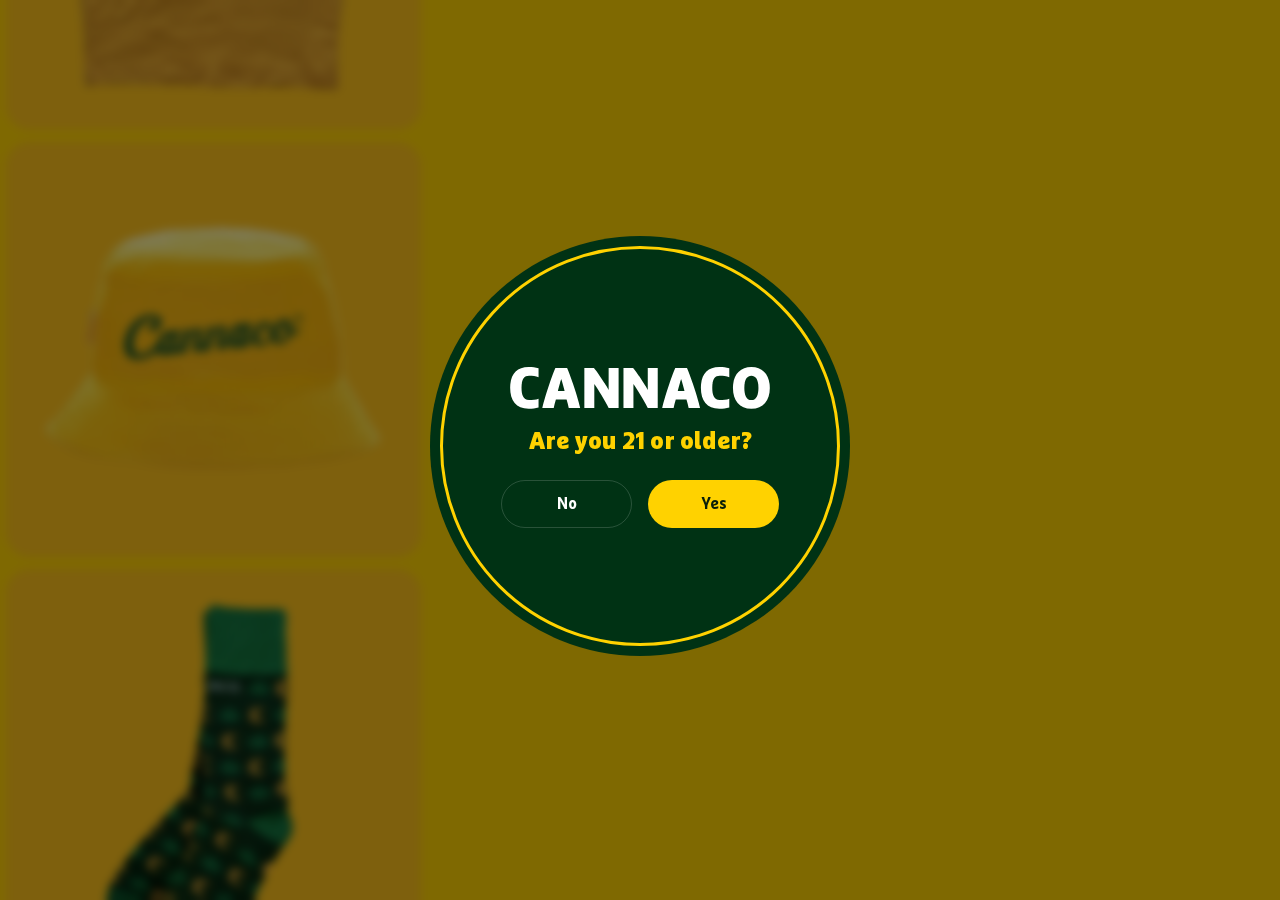
==== commit b46e2250: "PUBLISH" ====
--- a/index.html
+++ b/index.html
@@ -147,11 +147,20 @@
 
 <body id="landing" style="background: #FED202; width: 100%; overflow: hidden;">
 
-    <!-- <iframe src="silence.mp3" allow="autoplay" id="audio" style="display: none"></iframe>
+    <iframe src="silence.mp3" allow="autoplay" id="audio" style="display: none"></iframe>
 
     <audio id="player" style="position: absolute; bottom: 40px; left: 40px; padding: 0px; z-index: 1000;" autoplay loop>
       <source src="assets/audio/jammin.mp3" type="audio/mpeg" loop="loop">
-    </audio> -->
+    </audio>
+
+    <!-- <script>
+        var audio;
+        $("#verify_age_button").on("click", function(e){
+            if(!audio){
+                audio = new Audio('assets/audio/jammin.mp3');;
+            }
+        }); 
+    </script> -->
 
     <!-- <script>
         var audio;
@@ -171,7 +180,7 @@
           <div class="row">
             <div class="col col-1">
               <img id="welcome-image" style="max-width: 560px; margin: 0 auto;" src="assets/sock-drop/welcome-compact.png">
-              <h1 id="welcome-text" class="subhead" style="color:#003214; text-align: center; width: 100%; margin: 0px 0px 16px 0px; font-size: 40px;">Win Amazing Prizes!</h1>
+              <h1 id="welcome-text" class="subhead" style="color:#003214; text-align: center; width: 100%; margin: 0px 0px 16px 0px; font-size: 40px;">Until Next Time!</h1>
               <!-- <h1 class="title" style="color:#003214; text-align: center; width: 100%; margin: 0 auto;">Win Amazing Prizes! <br>Sock Drop Starts April 10th!</h1> -->
             </div>
 
@@ -360,15 +369,15 @@
                 </div>
             </div>
 
-            <blockquote class="blockquote" style="text-align: left; padding: 8px 40px 0px 40px; width: 100%; display: block;">      
+            <!-- <blockquote class="blockquote" style="text-align: left; padding: 8px 40px 0px 40px; width: 100%; display: block; max-width: 420px!important; margin: 0px auto;">
                 <a href="sock-drop-game.html" style="text-decoration: none;">
-                    <button id="start" class="btn btn-tertiary btn-block" style="margin-top: 0px; padding: 8px 48px; height: 56px; border-radius: 48px; font-size: 20px; max-width: 420px; margin: 0px auto;">Play Now</button>
+                    <button id="start" class="btn btn-tertiary btn-block" style="margin-top: 0px; padding: 8px 48px; height: 56px; border-radius: 48px; font-size: 20px;">Play Now</button>
                 </a>
-            </blockquote>
-
-
-
-            <!-- <p id="demo" style="width: 80%;
+            </blockquote> -->
+
+
+
+            <p id="demo" style="width: 80%;
             font-size: 56px;
             text-align: center;
             background: #003214;
@@ -379,11 +388,11 @@
             max-width: 560px;
             display: block;
             margin: 0 auto;
-            margin-top: 0px;"></p> -->
+            margin-top: 0px;"></p>
 
             <script>
             // Set the date we're counting down to
-            var countDownDate = new Date("April 10, 2024 00:00:00").getTime();
+            var countDownDate = new Date("April 10, 2025 00:00:00").getTime();
             
             // Update the count down every 1 second
             var x = setInterval(function() {
--- a/public/sock-drop.css
+++ b/public/sock-drop.css
@@ -373,7 +373,7 @@
 
 #score {
     position: absolute;
-    left: 8%;
+    left: 8.5%;
     text-align: center;
     z-index: 100;
     font-weight: 800;
@@ -397,7 +397,7 @@
 
 #pickle_score {
     position: absolute;
-    right: 8%;
+    right: 8.5%;
     text-align: center;
     z-index: 100;
     font-weight: 800;
@@ -1118,6 +1118,7 @@
     }
 
     #score {
+        left: 9%!important;
         margin-top: 21%;
         font-size: 120%;
     }
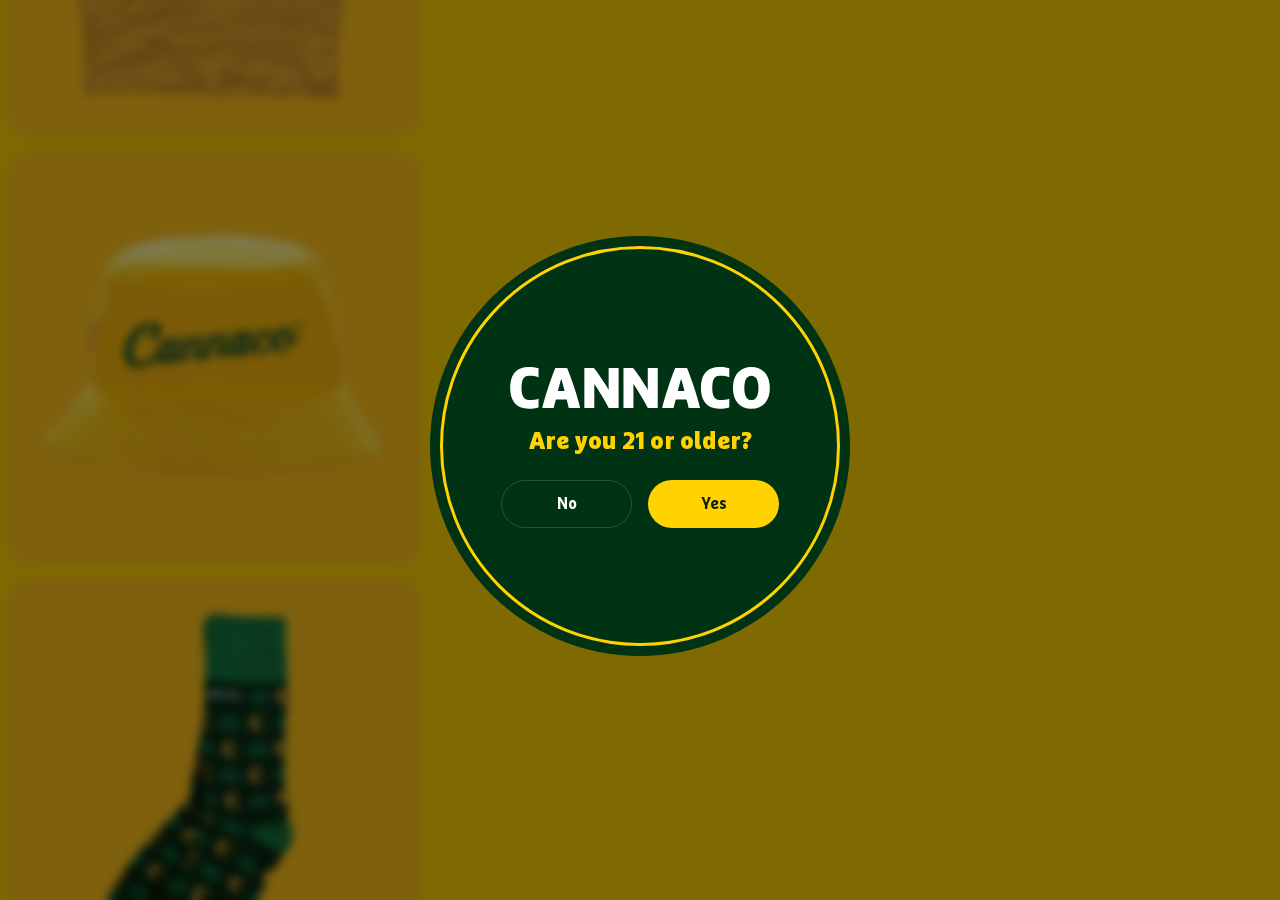
==== commit fd3652db: "publish" ====
--- a/index.html
+++ b/index.html
@@ -219,7 +219,7 @@
             </blockquote> -->
 
 
-            <div id="products" class="container" style="max-width: 100%!important; padding: 16px 0px 24px 0px;">    
+            <div id="products" class="container" style="max-width: 100%!important; padding: 8px 0px 0px 0px;">    
                 <div class="carousel-container carousel-arrows circle-arrows" id="media_carousel">
                     <div class="col" style="padding: 0px;">
                         <div class="card card-strain" style="background: transparent;">
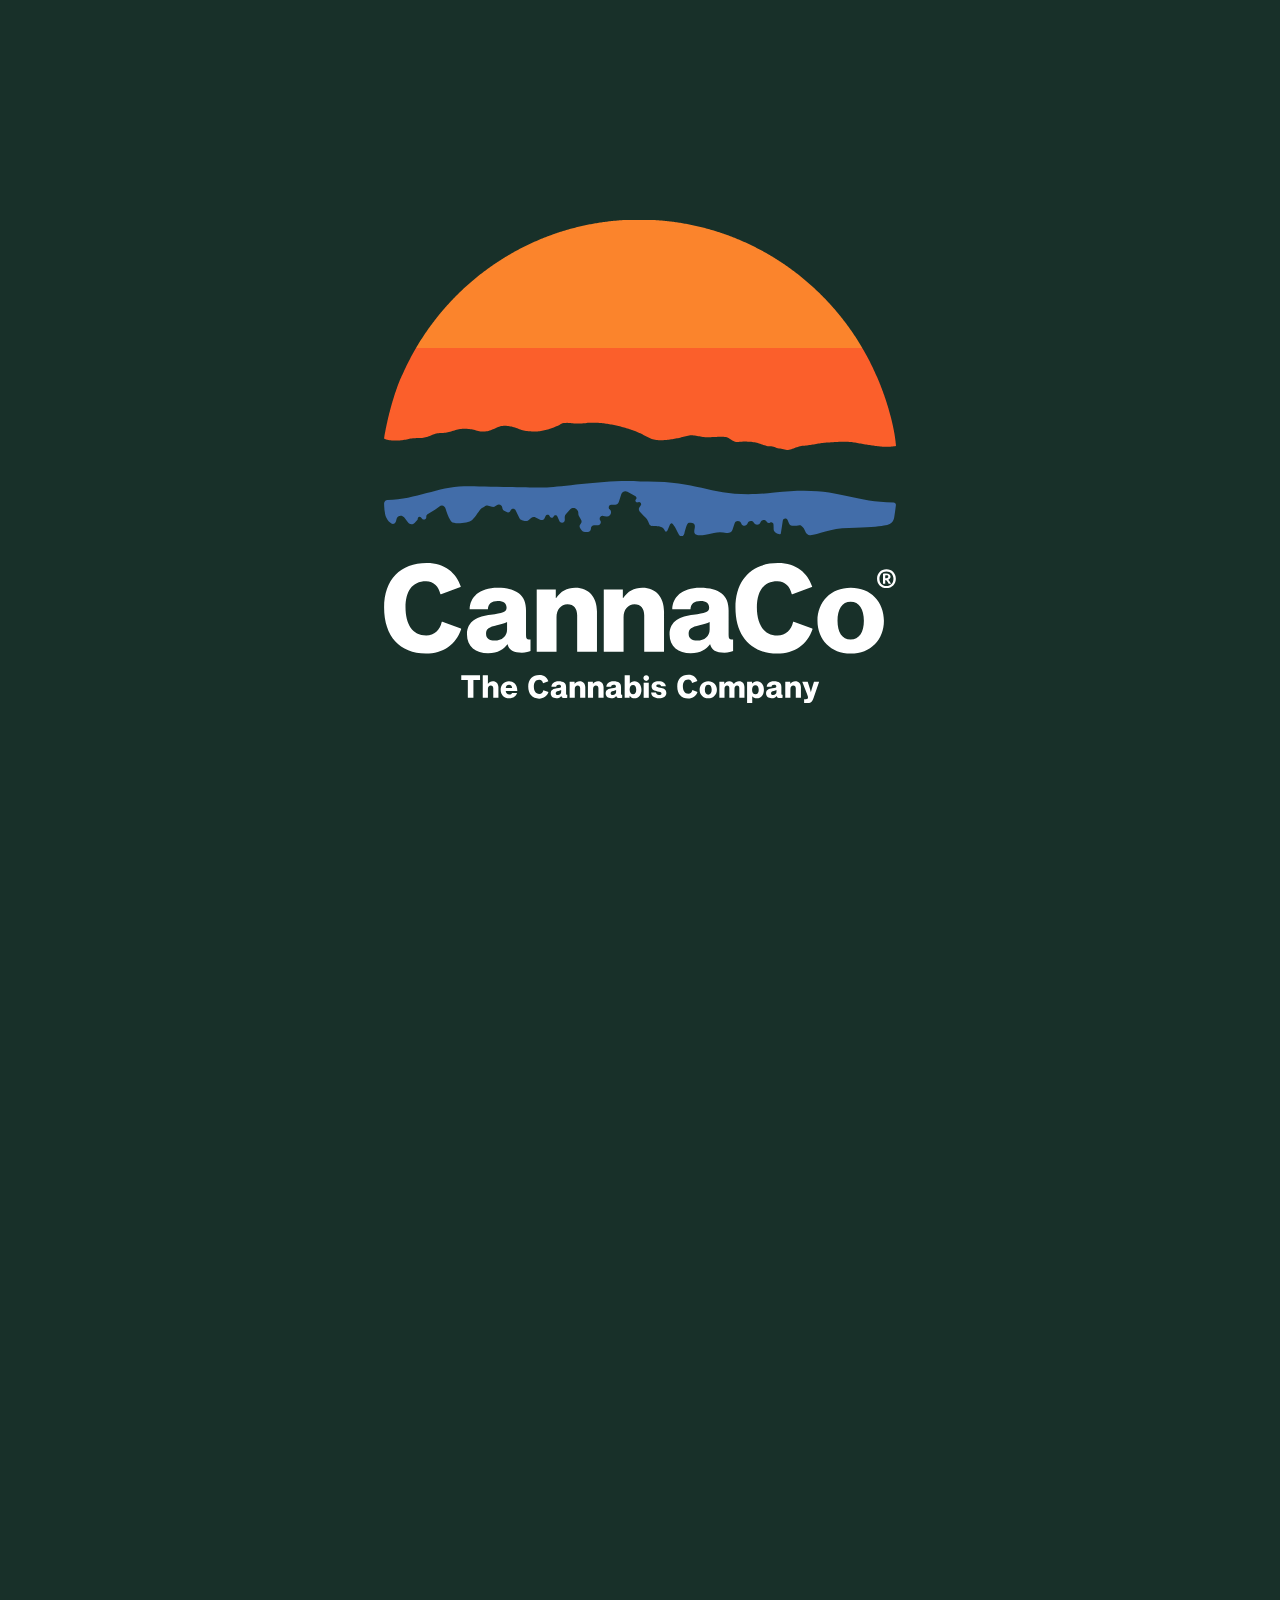
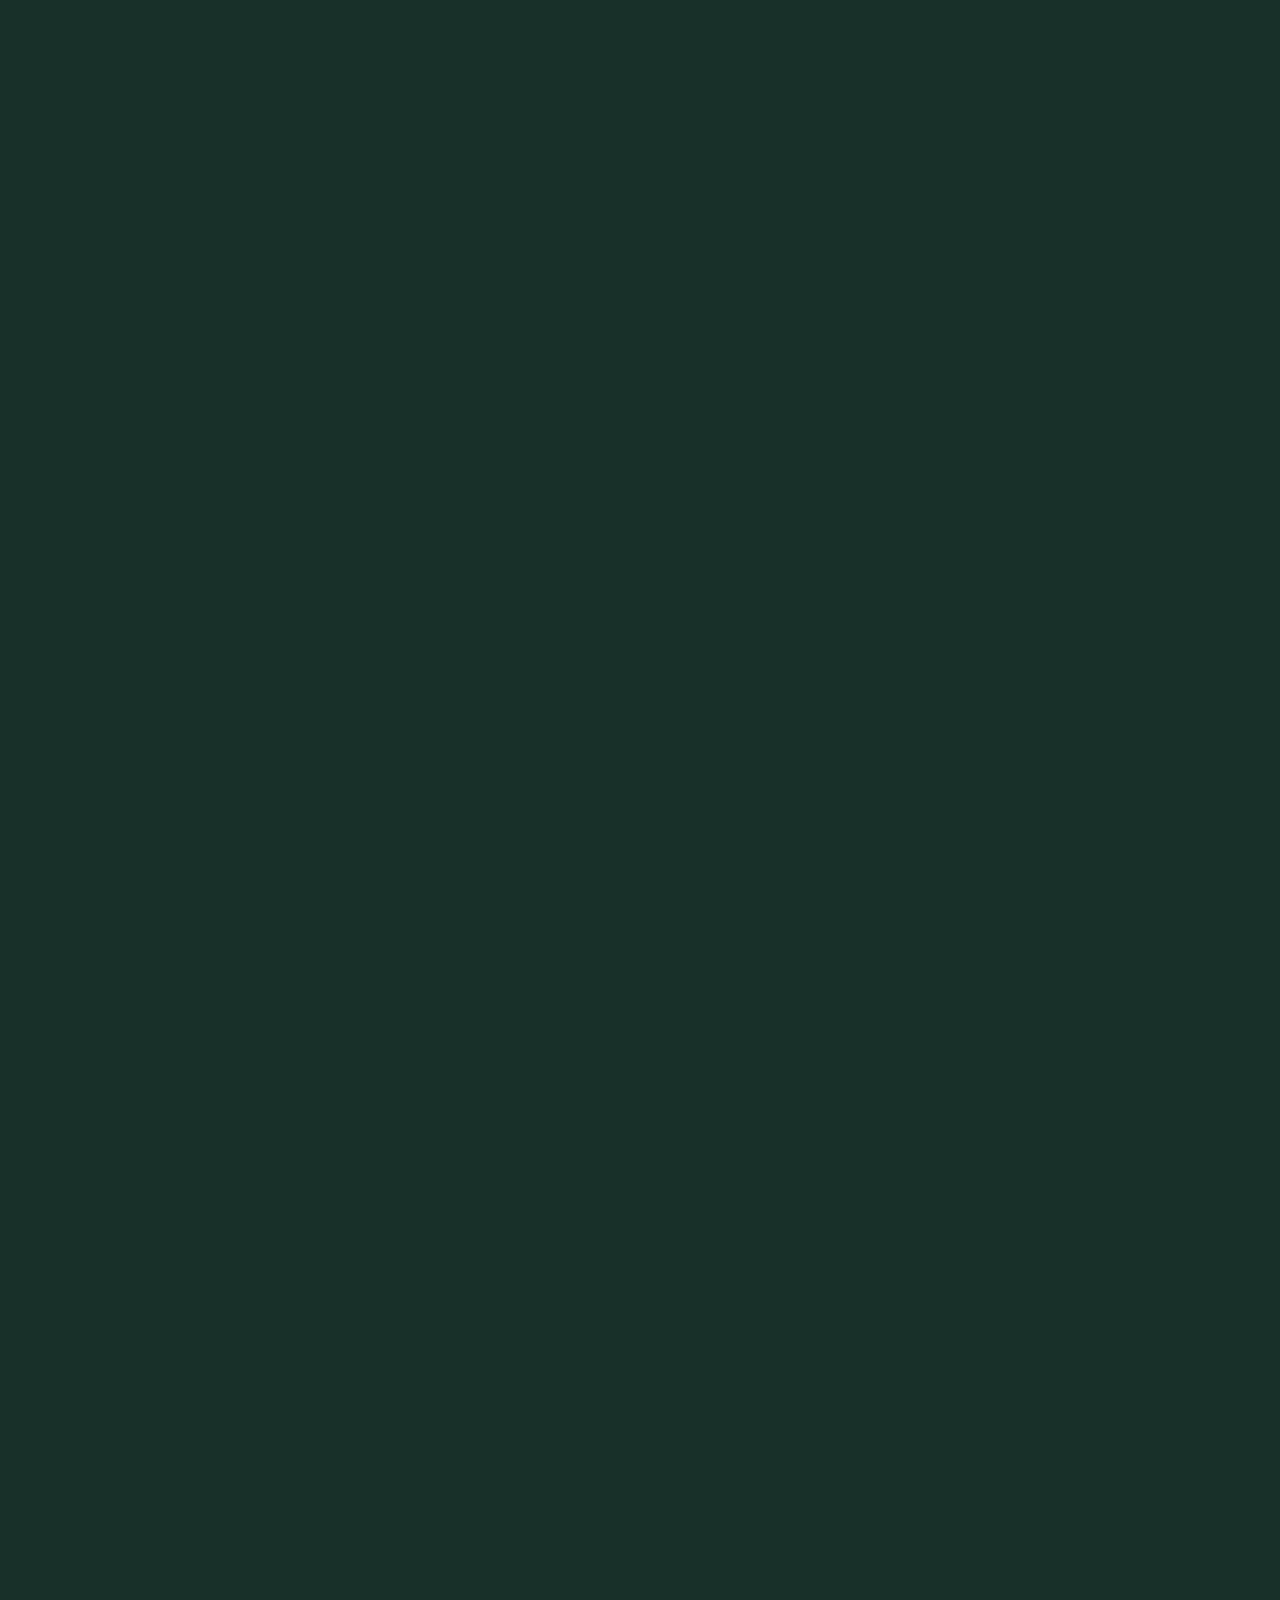
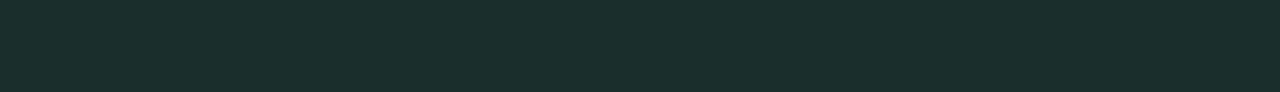
==== commit f1011b26: "PUBLISH EDITS" ====
--- a/index.html
+++ b/index.html
@@ -3,1335 +3,403 @@
 
 <head>
 
-  <!-- Title -->
-  <title>Cannaco Sock Drop</title>
-
-  <!-- Required meta tags -->
-  <meta charset="utf-8">
-  <meta http-equiv="X-UA-Compatible" content="IE=edge">
-  <meta name="viewport" content="width=device-width, initial-scale=1, shrink-to-fit=no">
-
-  <!-- Favicon -->
-  <link rel="apple-touch-icon" sizes="180x180" href="https://www.cannaco.us/assets/favicon/apple-icon-180x180.png">
-  <link rel="icon" type="image/png" sizes="32x32" href="https://www.cannaco.us/assets/favicon/favicon-32x32.png">
-  <link rel="icon" type="image/png" sizes="16x16" href="https://www.cannaco.us/assets/favicon/favicon-16x16.png">
-  <link rel="manifest" href="https://www.cannaco.us/assets/favicon/site.webmanifest">
-  <link rel="mask-icon" href="https://www.cannaco.us/assets/favicon/safari-pinned-tab.svg" color="#F9B300">
-  <meta name="msapplication-TileColor" content="#F9B300">
-  <meta name="theme-color" content="#F9B300">
-  <meta name="description" content="Cannaco Sock Drop!">
-  
-  
-  <!--  Essential META Tags -->
-  <meta property="og:title" content="CANNACO">
-  <meta property="og:description" content="Cannaco Sock Drop!">
-  <meta property="og:image" content="https://cannaco-labs.github.io/SockDrop/assets/images/social-share.png">
-  <meta property="og:url" content="https://cannaco-labs.github.io/SockDrop/">
-  <meta name="twitter:card" content="summary_large_image">
-
-
-  <!--  Non-Essential, But Recommended -->
-  <meta property="og:site_name" content="CANNACO">
-  <meta name="twitter:image:alt" content="Cannaco Sock Drop!">
-  
-  
-  <!--  MailChimp Redirect -->
-<!--    <meta http-equiv="refresh" content="0;URL=http://cannaco.us/signup-confirmation.html/"/>-->
-
-  <!--  Non-Essential, But Required for Analytics -->
-<!--
-  <meta property="fb:app_id" content="your_app_id" />
-  <meta name="twitter:site" content="@website-username">
---> 
-
-  <!-- Stylesheets -->
-  <link rel="stylesheet" href="https://maxcdn.bootstrapcdn.com/bootstrap/4.0.0/css/bootstrap.min.css" integrity="sha384-Gn5384xqQ1aoWXA+058RXPxPg6fy4IWvTNh0E263XmFcJlSAwiGgFAW/dAiS6JXm" crossorigin="anonymous">
-
-  <!-- Publishing Stylesheets -->    
-  <link rel="stylesheet" href="public/common.css">
-  <link rel="stylesheet" href="public/index.css">
-  <link rel="stylesheet" href="public/sock-drop.css">
-  <link rel="stylesheet" href="https://use.fontawesome.com/releases/v5.7.2/css/all.css">
-  <link rel="stylesheet" href="https://cdnjs.cloudflare.com/ajax/libs/font-awesome/4.7.0/css/font-awesome.css">
-  <link rel="stylesheet" href="assets/fonts/marselis/font-stylesheet.css">
-
-  <!-- Javascript -->
-  <script src="https://cdnjs.cloudflare.com/ajax/libs/jquery/3.5.1/jquery.min.js"></script>
-  <script src="https://cdnjs.cloudflare.com/ajax/libs/popper.js/1.12.9/umd/popper.min.js" integrity="sha384-ApNbgh9B+Y1QKtv3Rn7W3mgPxhU9K/ScQsAP7hUibX39j7fakFPskvXusvfa0b4Q" crossorigin="anonymous"></script>
-  <script src="https://maxcdn.bootstrapcdn.com/bootstrap/4.0.0/js/bootstrap.min.js" integrity="sha384-JZR6Spejh4U02d8jOt6vLEHfe/JQGiRRSQQxSfFWpi1MquVdAyjUar5+76PVCmYl" crossorigin="anonymous"></script>
-<!--    <script src="https://cdnjs.cloudflare.com/ajax/libs/corejs-typeahead/1.3.1/typeahead.bundle.min.js" type="text/javascript"></script>-->
-  <script src="https://cdnjs.cloudflare.com/ajax/libs/slick-carousel/1.3.15/slick.min.js" type="text/javascript"></script>
-
-  <!-- Publishing Scripts -->  
-  <script src="public/base.js" type="text/javascript"></script>
-  <script src="public/header.js" type="text/javascript"></script>
-  <!-- <script src="public/homepage-gtm.js" type="text/javascript"></script> -->
-  <!-- <script src="public/shopping-bag.js" type="text/javascript"></script> -->
-  <!-- <script src="https://www.api.cannaco.us/index.js" type="text/javascript"></script> -->
-
-<!-- Age Verification Modal -->
-<script>
-    // This code prevents user from closing age verification modal without selecting yes
-    $('#age_verification_modal').modal({
-        backdrop: 'static', keyboard: false
-    });
-    
-    // This code is to trigger age verification modal on page load but also store local cookies and prevents display on successive returns
-    $( document ).ready(function() {
-        $("#age_verification_modal").modal('show');
-    });
-
-    // CRUD CODE
-    // $( document ).ready(function() {
-    //     if (localStorage.getItem("pageloadcount")) {
-    //         $("#age_verification_modal").hide();
-    //     } else {
-    //       $("#age_verification_modal").addClass('show');
-    //     }
-    //     localStorage.setItem("pageloadcount", "1");
-    // });
-</script>
-
-<!-- Global site tag (gtag.js) - Google Analytics -->
-<script async src="https://www.googletagmanager.com/gtag/js?id=G-JVFG9KZ4Z3"></script>
-<script>
-  window.dataLayer = window.dataLayer || [];
-  function gtag(){dataLayer.push(arguments);}
-  gtag('js', new Date());
-
-  gtag('config', 'G-JVFG9KZ4Z3');
-</script>
-  
-<!-- Global site tag - Mailchimp Remarketing -->
-<script id="mcjs">
-    ! function(c, h, i, m, p) {
-        m = c.createElement(h), p = c.getElementsByTagName(h)[0], m.async = 1, m.src = i, p.parentNode.insertBefore(m, p)
-    }(document, "script", "https://chimpstatic.com/mcjs-connected/js/users/6384a3f7248a9ad1bfe24ade3/899721365c82e8dd8f4a61433.js");
-</script>
-
-  <!-- NPS Score Survey with Delighted -->
-  <!-- <script type="text/javascript">
-    !function(e,t,r,n){if(!e[n]){for(var a=e[n]=[],i=["survey","reset","config","init","set","get","event","identify","track","page","screen","group","alias"],s=0;s<i.length;s++){var c=i[s];a[c]=a[c]||function(e){return function(){var t=Array.prototype.slice.call(arguments);a.push([e,t])}}(c)}a.SNIPPET_VERSION="1.0.1";var o=t.createElement("script");o.type="text/javascript",o.async=!0,o.src="https://d2yyd1h5u9mauk.cloudfront.net/integrations/web/v1/library/"+r+"/"+n+".js";var p=t.getElementsByTagName("script")[0];p.parentNode.insertBefore(o,p)}}(window,document,"6kmW7mndJDALngNy","delighted");
-
-    delighted.survey();
-  </script> -->
-
+    <!-- Title -->
+    <title>CannaCo World</title>
+
+    <!-- Required meta tags -->
+    <meta charset="utf-8">
+    <meta http-equiv="X-UA-Compatible" content="IE=edge">
+    <meta name="viewport" content="width=device-width, initial-scale=1, shrink-to-fit=no">
+
+    <!-- Favicon -->
+    <link rel="apple-touch-icon" sizes="180x180" href="assets/favicon/apple-touch-icon.png">
+    <link rel="icon" type="image/png" sizes="32x32" href="assets/favicon/favicon-32x32.png">
+    <link rel="icon" type="image/png" sizes="16x16" href="assets/favicon/favicon-16x16.png">
+    <link rel="manifest" href="assets/favicon/site.webmanifest">
+    <link rel="mask-icon" href="assets/favicon/safari-pinned-tab.svg" color="#F9B300">
+    <meta name="msapplication-TileColor" content="#F9B300">
+    <meta name="theme-color" content="#F9B300">
+
+    <!-- Bootstrap CSS -->
+    <link rel="stylesheet" href="https://maxcdn.bootstrapcdn.com/bootstrap/4.0.0/css/bootstrap.min.css" integrity="sha384-Gn5384xqQ1aoWXA+058RXPxPg6fy4IWvTNh0E263XmFcJlSAwiGgFAW/dAiS6JXm" crossorigin="anonymous">
+
+
+    <!--  Essential META Tags -->
+    <meta property="og:title" content="CANNACO">
+    <meta property="og:description" content="CannaCo World Logo">
+    <meta property="og:image" content="https://cannaco-labs.github.io/SockDrop/assets/images/CannaCo-World-Graphic.png">
+    <meta property="og:url" content="https://cannaco-labs.github.io/SockDrop/">
+    <meta name="twitter:card" content="summary_large_image">
+
+
+    <!-- Javascript -->
+    <script src="https://code.jquery.com/jquery-3.2.1.slim.min.js" integrity="sha384-KJ3o2DKtIkvYIK3UENzmM7KCkRr/rE9/Qpg6aAZGJwFDMVNA/GpGFF93hXpG5KkN" crossorigin="anonymous"></script>
+    <script src="https://cdnjs.cloudflare.com/ajax/libs/popper.js/1.12.9/umd/popper.min.js" integrity="sha384-ApNbgh9B+Y1QKtv3Rn7W3mgPxhU9K/ScQsAP7hUibX39j7fakFPskvXusvfa0b4Q" crossorigin="anonymous"></script>
+    <script src="https://maxcdn.bootstrapcdn.com/bootstrap/4.0.0/js/bootstrap.min.js" integrity="sha384-JZR6Spejh4U02d8jOt6vLEHfe/JQGiRRSQQxSfFWpi1MquVdAyjUar5+76PVCmYl" crossorigin="anonymous"></script>
+    <script src="javascript/base.js" type="text/javascript"></script>
+
+    <!-- Typography -->
+    <link href='https://fonts.googleapis.com/css?family=Lato:300,400,700' rel='stylesheet' type='text/css'>
+
+    <style>
+        body {
+            display: flex;
+            height: 100vh;
+            width: 100vw;
+            align-items: center;
+            justify-content: center;
+            background-color: #183029;
+            animation-name: colorChange;
+            animation-duration: 48s;
+            animation-iteration-count: infinite;
+            overflow: hidden;
+        }
+
+        @keyframes colorChange {
+            0% {
+                background: #183029;   
+            }
+            25% {
+                background: #000;
+            }
+            50% {
+                background: #005DCC;
+            }
+            75% {
+                background: #173B5D;
+            }
+            100% {
+                background: #183029;
+            }
+        }
+
+        /* body {
+            animation-name: fadeInAnimation;
+            animation: fadeInAnimation ease 10s;
+            animation-iteration-count: 1;
+            animation-fill-mode: forwards;
+        }
+
+        @keyframes fadeInAnimation {
+            0% {
+                opacity: 0;
+            }
+
+            100% {
+                opacity: 1;
+            }
+        } */
+
+        #logo_container {
+            height: auto;
+            width: 100%;
+            display: flex;
+            position: relative;
+            padding-bottom: 12%;
+            animation-name: move;
+            animation: fadeInAnimation ease 2s;
+            animation-iteration-count: 1;
+            animation-fill-mode: forwards;
+        }
+
+        @keyframes fadeInAnimation {
+            0% {
+                margin-bottom: -4vw;
+                opacity: 0;
+            }
+
+            100% {
+                margin-bottom: 0vw;
+                opacity: 1;
+            }
+        }
+
+        #lightShow {
+            width: 100%;
+            height: 100%;
+            position: absolute;
+            left: 0;
+        }
+
+        #lake {
+            position: absolute;
+            margin-top: 51%;
+        }
+
+        #lakeColor {
+            transition: all 8s ease;
+        }
+        
+        #logo {
+            max-width: 100%;
+            display: flex;
+            position: relative;
+            width: 24%;
+            padding-bottom: 11%;
+            height: 0;
+            margin: 0 auto;
+        }
+
+        #text {
+            margin-top: 67%;
+            position: absolute;
+        }
+
+        [container] {
+            width: inherit;
+            height: auto;
+        }
+
+        [marquee] {
+            display: block;
+            position: relative;
+            width: inherit;
+            animation: t 48s linear infinite;
+        }
+
+        [content],[dupContent] {
+            display: flex;
+            -webkit-flex-direction: column; 
+            flex-direction: column; 
+            white-space: nowrap;
+            width: inherit;
+        }
+
+        [dupContent] {
+            position: absolute;
+            left: 0%;
+            top: 100%;
+        }
+
+        @keyframes t {
+            to {
+                transform: translateY(-100%);
+            }
+        }
+
+        [box] {
+            width: 100%;
+            height: 3.7vw;
+        }
+
+        [box]:nth-child(1) {
+            background: #FB842C;
+        }
+
+        [box]:nth-child(2) {
+            background: #FB5F2B;
+        }
+
+        [box]:nth-child(3) {
+            background: #F5381E;
+        }
+
+        [box]:nth-child(4) {
+            background: #403E87;
+        }
+
+        [box]:nth-child(5) {
+            background: #5653B4;
+        }
+
+        [box]:nth-child(6) {
+            background: #6B68E1;
+        }
+
+        [box]:nth-child(7) {
+            background: #FFBBE8;
+        }
+
+        [box]:nth-child(8) {
+            background: #FF94DB;
+        }
+
+        [box]:nth-child(9) {
+            background: #FF68CC;
+        }
+
+        [box]:nth-child(10) {
+            background: #2B78C1;
+        }
+
+        [box]:nth-child(11) {
+            background: #4995DC;
+        }
+
+        [box]:nth-child(12) {
+            background: #7AB8F1;
+        }
+
+        @media (max-width: 1640px) {
+
+            #logo_container {
+                padding-bottom: 18%;
+            }
+
+            #logo {
+                width: 40%;
+                padding-bottom: 18%;
+            }
+
+            [box] {
+                height: 10vw;
+            }
+        }
+
+        @media (max-width: 768px) {
+
+            #logo_container {
+                padding-bottom: 32%;
+            }
+
+            #logo {
+                width: 64%;
+                padding-bottom: 29%;
+            }
+
+            [box] {
+                height: 10vw;
+            }
+        }
+/* 
+        @media (min-width: 576px) {
+
+            .container {
+                max-width: 100% !important;
+                width: 100% !important;
+            }
+        } */
+    </style>
 </head>
 
-
-<!---- Age Verification Modal ---->
-<div id="age_verification_modal" class="modal prompt-modal fade" data-backdrop="static" data-keyboard="false">
-    <div class="modal-dialog modal-dialog-centered" role="age-verifiation">
-        <div class="modal-content">
-            <div class="card align-items-center">
-                <div class="card-outline"></div>
-                <div class="content">
-                    <a class="icon">
-                        <svg class="logo logo-light"></svg>
-                    </a>
-                    <h1 class="title">Are you 21 or older?</h1>
-                    <div class="row">
-                        <div class="col">
-                            <a href="https://www.google.com/"><button type="button" class="btn btn-outline" style="border-radius: 48px;">No</button></a>
+<body>
+    <style title="s1"></style>
+
+    <svg style="position:absolute" viewBox="0 0 4447 1990" xmlns="http://www.w3.org/2000/svg" id="faceMelt" viewBox="0 0 4447 1990" fill="none" xmlns="http://www.w3.org/2000/svg" preserveAspectRatio="none">
+        <path d="M221.207 1892.75C263.39 1886.73 295.093 1886.2 318.874 1885.81C342.65 1885.41 382.148 1876.78 403.107 1865.79C424.066 1854.8 455.598 1843.64 503.15 1842.85C541.199 1842.22 599.763 1825.29 624.289 1816.9C638.306 1812.24 678.511 1803.76 727.193 1807.21C788.047 1811.52 814.778 1829.7 841.2 1829.26C867.616 1828.82 891.574 1839.07 975.454 1797.77C1059.34 1756.48 1155.25 1802.77 1184.49 1812.92C1213.73 1823.08 1237.63 1830.66 1327.46 1829.17C1399.33 1827.98 1492.41 1789.2 1529.97 1769.95C1534.25 1762.79 1559.24 1750.31 1624.91 1757.73C1690.57 1765.16 1745.62 1759.28 1764.94 1755.41C1808.02 1750.27 1934.01 1751.54 2093.34 1797.84C2292.51 1855.72 2285.33 1901.06 2385.81 1904.71C2486.3 1908.36 2596.78 1877.27 2641.52 1865.89C2686.26 1854.51 2739.49 1877.57 2797.66 1879.26C2855.83 1880.95 2945.48 1868.82 2980.05 1881.55C3014.62 1894.28 3031 1925.93 3083.75 1919.73C3136.5 1913.54 3215.85 1917.54 3263.72 1935.37C3311.58 1953.19 3340.78 1960.69 3359.23 1957.72C3377.68 1954.75 3415.06 1978.07 3436.2 1977.72C3457.34 1977.37 3491.9 1990.1 3510.39 1989.8C3528.89 1989.49 3602.29 1953.69 3644.57 1952.99C3686.84 1952.29 3800.05 1926.47 3837.03 1925.85C3874.02 1925.24 3992.74 1912.63 4064.25 1922.08C4135.76 1931.53 4279 1963.74 4371.47 1962.2C4393.81 1961.83 4419.51 1959.39 4446.35 1955.88C4446.37 1955.92 4446.38 1955.88 4446.32 1955.4C4427.77 1724.81 4323.32 1446.15 4271.67 1337.98C4159.99 1085.78 4003.39 858.215 3811.91 665.103C3401.5 251.165 2831.35 -3.77261 2202.41 0.0422222C1583.82 3.79426 1025.12 257.138 621.227 664.01L601.059 684.578C418.217 873.513 268.272 1094.4 160.368 1337.98L145.825 1367.65C113.986 1439.34 40.2463 1644.47 0 1891.4C67.8953 1922.44 175.76 1905.23 221.207 1892.75Z"/>
+    </svg>
+
+    <div id="logo_container">
+        <div id="logo">
+            
+            <div id="lightShow">
+                <div container>
+                    <div marquee>
+                        <div content>
+                            <div box></div>
+                            <div box></div>
+                            <div box></div>
+                            <div box></div>
+                            <div box></div>
+                            <div box></div>
+                            <div box></div>
+                            <div box></div>
+                            <div box></div>
+                            <div box></div>
+                            <div box></div>
+                            <div box></div>
                         </div>
-                        <div class="col">
-                            <button id="verify_age_button" type="button" class="btn btn-secondary" style="border-radius: 48px;" data-dismiss="modal" aria-label="Close">Yes</button>
+                        <div dupContent>
+                            <div box></div>
+                            <div box></div>
+                            <div box></div>
+                            <div box></div>
+                            <div box></div>
+                            <div box></div>
+                            <div box></div>
+                            <div box></div>
+                            <div box></div>
+                            <div box></div>
+                            <div box></div>
+                            <div box></div>
                         </div>
                     </div>
                 </div>
             </div>
+
+            <svg id="lake" viewBox="0 0 4480 485">
+                <path id="lakeColor" fill="#426DA9" cx="100" cy="100" r="100" d="M4374.99 390.145C4325.77 400.01 4228.43 409.972 4068.23 410.353C3908.02 410.734 3794.07 469.241 3730.79 474.75C3710.88 476.485 3693.48 461.73 3687.03 442.811C3680.22 422.857 3668.81 401.536 3651.1 390.572C3645.78 387.272 3640.44 386.296 3635.18 387.086C3602.44 392.02 3557.4 402.079 3544.45 371.6L3532.72 343.985C3525.96 321.494 3493.31 323.905 3489.89 347.137C3482.5 397.368 3475.3 445.658 3473.18 457.736C3470.34 473.9 3445.42 463.26 3425.37 451.058C3415.58 445.096 3410.08 434.266 3409.78 422.808L3408.71 381.884C3408.31 366.296 3391.34 356.844 3377.88 364.704C3368.69 370.069 3356.93 367.515 3350.79 358.831L3346.35 352.537C3333.12 333.83 3304.43 337.198 3295.9 358.453L3294.09 362.952C3284.61 386.576 3252.51 389.829 3238.48 368.592L3235.12 363.507C3221.47 342.843 3189.97 347.186 3182.42 370.774C3174.04 396.955 3137.56 398.446 3127.06 373.045L3125.69 369.739C3114.78 343.314 3076.88 344.725 3067.96 371.889L3049.71 427.412C3042.55 449.19 3017.06 459.797 2994.74 454.561C2966.01 447.818 2927.67 444.535 2887.21 454.577C2577.03 531.549 2811.75 362.181 2668.78 365.897C2651.93 366.335 2639.48 415.897 2628.4 460.089L2627.89 462.095C2621.15 488.953 2592.84 492.072 2580.05 467.507C2556.16 421.582 2530.95 369.481 2515.25 369.889C2492.55 370.479 2481.79 484.802 2454.28 428.496C2426.77 372.189 2331.65 418.804 2320.09 374.962C2311.8 343.52 2292.05 321.834 2280.41 312.578C2278.03 310.682 2275.7 308.729 2273.66 306.47L2237.13 266.072C2228.85 256.911 2227.71 243.341 2234.35 232.925L2247.49 212.295C2256.46 198.213 2243.26 180.514 2227.21 185.085L2220.9 186.882C2204.54 191.541 2192.72 171.347 2204.8 159.365C2212.58 151.647 2210.78 138.626 2201.21 133.297L2130.29 93.8287C2109.91 82.4827 2084.23 92.6328 2077.12 114.856L2054.83 184.49C2050.45 198.148 2037.92 207.551 2023.58 207.923L1988.55 208.834C1966.51 209.407 1958.25 237.968 1976.58 250.214C1982.69 254.295 1986.43 261.079 1986.62 268.416L1986.79 274.872C1987.36 296.911 1967.7 314.003 1945.95 310.37L1917.07 305.548C1894.44 301.765 1878.75 327.517 1892.49 345.897C1904.86 362.441 1893.41 386.054 1872.76 386.591L1838.55 387.481C1822.82 387.89 1810.39 400.976 1810.8 416.71C1811.21 432.445 1798.78 445.536 1783.05 445.945L1759.71 446.552C1746.68 446.891 1734.42 440.328 1727.48 429.292L1715.55 410.353C1708.5 399.142 1710.47 384.487 1720.24 375.542C1729.7 366.873 1731.88 352.79 1725.48 341.664L1705.65 307.195C1702.59 301.875 1700.9 295.869 1700.74 289.727L1700.44 277.996C1700.2 269.072 1696.75 260.537 1690.71 253.965L1684.76 247.471C1669.99 231.385 1644.57 231.539 1630 247.805L1591.08 291.26C1584.79 298.284 1581.42 307.448 1581.66 316.874L1582.26 339.865C1582.62 353.577 1571.79 364.984 1558.08 365.341C1547.93 365.605 1538.64 359.665 1534.62 350.343L1517.14 309.809C1510.87 295.256 1490.03 295.849 1484.59 310.731C1479.31 325.214 1459.24 326.294 1452.42 312.465L1449.92 307.383C1442.61 292.553 1421.47 292.545 1414.15 307.365L1405.46 324.959C1398.27 339.522 1380.68 345.577 1366.05 338.534L1326.59 319.54C1313.69 313.329 1298.36 315.132 1287.25 324.163L1264.41 342.727C1254.98 350.396 1242.39 352.935 1230.72 349.521L1207.35 342.68C1197.34 339.75 1189.03 332.725 1184.48 323.335L1151.47 255.28C1142.15 236.051 1114.12 238.078 1107.66 258.453C1103.2 272.488 1087.15 279.082 1074.12 272.235L1051.42 260.3C1041.75 255.222 1035.58 245.307 1035.3 234.386C1034.66 209.688 1006.21 196.193 986.677 211.326L976.418 219.27C967.49 226.18 955.885 228.606 944.936 225.848L903.831 215.482C887.354 211.326 885 225.848 862.177 233.938C839.354 242.027 806.5 309.727 771.5 340.37C736.5 371.013 611 379.521 590.5 356.747C569.282 333.175 549.257 277.719 540.729 248.136C529.959 210.772 504.397 207.758 482.141 224.366L449.325 248.849L380.781 291.908C374.035 296.14 370.031 303.617 370.238 311.578L370.361 316.306C370.88 336.282 345.782 345.555 333.189 330.046L323.995 318.723C314.387 306.889 295.241 313.969 295.637 329.207C295.744 333.316 294.261 337.315 291.49 340.359L267.526 366.726C251.963 383.845 224.675 382.617 210.712 364.167L175.796 318.037C157.152 293.406 118.309 301.16 110.555 331.062L105.182 351.784C100.332 370.49 81.5656 382.129 64.8394 372.452C49.8873 363.804 33.1725 349.599 23.1436 326.747C14.209 306.392 11.2714 302.254 5.20916 260.395C2.13251 239.147 1.03667 215.388 0.703292 197.141C0.392146 180.101 13.964 166.356 31.0007 165.913C287.269 159.251 467.056 51.5677 699.687 45.5201C790.754 43.1526 1278.13 59.9137 1426.46 56.0577C1574.78 52.2018 1979.19 -17.1741 2242.78 5.40473C2811.15 -9.37104 2850.84 164.359 3416.29 101.709C3981.74 39.0593 4056.43 185.816 4459.07 187.817C4471.43 187.587 4481.24 198.215 4479.81 210.493C4475.04 251.341 4469.83 288.981 4464.41 321.489C4459.18 352.907 4434.76 377.217 4403.63 383.955L4374.99 390.145Z" />
+            </svg> 
+
+            <svg id="text" viewBox="0 0 4592 1258" fill="none" xmlns="http://www.w3.org/2000/svg" preserveAspectRatio="none">
+                <path d="M4185.68 686.155C4263.03 686.155 4304.44 618.606 4304.44 517.281C4304.44 415.957 4263.03 347.317 4185.68 347.317C4108.32 347.317 4068.01 415.957 4068.01 517.281C4068.01 618.606 4108.32 686.155 4185.68 686.155ZM4186.77 812.539C4008.09 812.539 3888.24 685.066 3888.24 517.281C3888.24 349.496 4008.09 222.023 4186.77 222.023C4366.54 222.023 4484.21 349.496 4484.21 517.281C4484.21 685.066 4366.54 812.539 4186.77 812.539Z" fill="white"/>
+                <path d="M2751.14 809.27C2640.01 809.27 2561.56 750.437 2561.56 640.396C2561.56 517.281 2659.62 479.148 2775.11 463.895C2879.7 450.821 2916.74 439.926 2916.74 401.793C2916.74 365.839 2892.77 341.87 2838.3 341.87C2780.55 341.87 2753.32 366.929 2748.96 413.778H2585.53C2588.8 310.274 2667.25 222.023 2837.21 222.023C2922.19 222.023 2987.56 240.545 3028.96 274.32C3071.45 310.274 3091.07 357.123 3091.07 426.852V645.844C3091.07 681.797 3100.87 690.514 3128.11 686.156H3131.38V789.659C3117.21 796.196 3089.98 804.912 3054.02 804.912C2977.76 804.912 2938.53 782.033 2925.46 729.736H2924.37C2891.68 775.495 2841.57 809.27 2751.14 809.27ZM2808.88 695.961C2875.34 695.961 2921.1 655.649 2921.1 595.726V529.266C2898.22 542.34 2865.54 551.056 2829.58 558.683C2760.94 573.936 2732.62 591.368 2732.62 633.859C2732.62 677.439 2765.3 695.961 2808.88 695.961Z" fill="white"/>
+                <path d="M1971.34 795.098V237.268L2142.4 237.268V313.534H2145.67C2187.07 253.611 2240.45 220.926 2317.81 220.926C2439.83 220.926 2511.74 308.087 2511.74 432.291V795.098L2334.15 795.098V468.245C2334.15 409.411 2304.73 369.099 2246.99 369.099C2188.16 369.099 2148.93 418.127 2148.93 486.767V795.098H1971.34Z" fill="white"/>
+                <path d="M1369.88 795.098V237.268L1540.93 237.268V313.534H1544.2C1585.6 253.611 1638.98 220.926 1716.34 220.926C1838.37 220.926 1910.27 308.087 1910.27 432.291V795.098L1732.68 795.098V468.245C1732.68 409.411 1703.27 369.099 1645.52 369.099C1586.69 369.099 1547.47 418.127 1547.47 486.767V795.098H1369.88Z" fill="white"/>
+                <path d="M933.911 809.27C822.781 809.27 744.336 750.437 744.336 640.396C744.336 517.281 842.392 479.148 957.88 463.895C1062.47 450.821 1099.52 439.926 1099.52 401.793C1099.52 365.839 1075.55 341.87 1021.07 341.87C963.328 341.87 936.09 366.929 931.732 413.778H768.305C771.574 310.274 850.019 222.023 1019.98 222.023C1104.96 222.023 1170.34 240.545 1211.74 274.32C1254.23 310.274 1273.84 357.123 1273.84 426.852V645.844C1273.84 681.797 1283.64 690.514 1310.88 686.156H1314.15V789.659C1299.99 796.196 1272.75 804.912 1236.8 804.912C1160.53 804.912 1121.31 782.033 1108.23 729.736H1107.14C1074.46 775.495 1024.34 809.27 933.911 809.27ZM991.655 695.961C1058.12 695.961 1103.87 655.649 1103.87 595.726V529.266C1081 542.34 1048.31 551.056 1012.36 558.683C943.717 573.936 915.389 591.368 915.389 633.859C915.389 677.439 948.075 695.961 991.655 695.961Z" fill="white"/>
+                <path d="M688.576 210.751C689.364 212.975 688.209 215.418 685.997 216.239L511.471 281.022C508.982 281.946 506.256 280.441 505.647 277.858C490.415 213.299 448.986 163.206 377.288 163.206C248.923 163.206 192.968 258.641 192.968 396.858C192.968 548.239 254.408 650.256 378.385 650.256C452.397 650.256 501.24 602.025 517.739 530.166C518.335 527.567 521.072 526.039 523.572 526.966L689.329 588.463C691.525 589.278 692.678 591.704 691.918 593.92C644.969 730.83 530.479 812.606 375.094 812.606C141.403 812.606 0.96875 657.935 0.96875 400.149C0.96875 148.945 147.986 0.855469 382.774 0.855469C549.873 0.855469 646.146 90.9818 688.576 210.751Z" fill="white"/>
+                <path d="M3840.19 210.751C3840.98 212.975 3839.83 215.418 3837.61 216.239L3663.09 281.022C3660.6 281.946 3657.87 280.441 3657.26 277.858C3642.03 213.299 3600.6 163.206 3528.91 163.206C3400.54 163.206 3344.59 258.641 3344.59 396.858C3344.59 548.239 3406.03 650.256 3530 650.256C3604.01 650.256 3652.86 602.025 3669.36 530.166C3669.95 527.567 3672.69 526.039 3675.19 526.966L3840.95 588.463C3843.14 589.278 3844.3 591.704 3843.54 593.92C3796.59 730.83 3682.1 812.606 3526.71 812.606C3293.02 812.606 3152.59 657.935 3152.59 400.149C3152.59 148.945 3299.6 0.855469 3534.39 0.855469C3701.49 0.855469 3797.76 90.9818 3840.19 210.751Z" fill="white"/>
+                <path d="M4475.93 185.689L4475.93 95.6589C4483.7 94.2906 4495.37 93.196 4503.98 93.196C4530.91 93.196 4543.69 104.963 4543.69 123.024C4543.69 135.611 4534.25 146.01 4523.42 149.294C4530.64 157.229 4541.47 172.554 4548.41 185.689L4526.47 185.689C4520.08 173.922 4509.53 159.692 4503.7 153.125L4501.2 153.398C4496.76 153.946 4495.92 157.777 4495.92 169.544L4495.92 185.689L4475.93 185.689ZM4495.92 111.257L4495.92 137.253L4505.37 135.885C4515.64 134.517 4523.14 132.328 4523.14 123.024C4523.14 115.088 4519.53 110.436 4505.64 110.436C4502.03 110.436 4499.26 110.709 4495.92 111.257ZM4506.75 56.5273C4557.57 56.5273 4591.18 94.0169 4591.18 140.811C4591.18 187.878 4557.57 225.094 4506.75 225.094C4456.21 225.094 4422.61 187.878 4422.61 140.811C4422.61 94.017 4456.21 56.5273 4506.75 56.5273ZM4506.75 206.486C4545.91 206.486 4569.52 178.574 4569.52 140.811C4569.52 103.321 4545.91 75.1353 4506.75 75.1353C4467.6 75.1353 4444.27 103.321 4444.27 140.811C4444.27 178.574 4467.6 206.486 4506.75 206.486Z" fill="white"/>
+                <path d="M3768.37 1257.24V1221.27H3784.23C3797.82 1221.27 3803.2 1215.89 3803.2 1205.98C3803.2 1199.74 3800.37 1191.25 3794.42 1175.96L3751.66 1064.37H3800.37L3819.91 1126.11C3824.44 1140.27 3828.97 1159.53 3828.97 1159.53H3829.54C3829.54 1159.53 3833.5 1140.27 3838.03 1126.11L3857.01 1064.37H3903.17L3853.05 1211.36C3841.43 1245.34 3827.56 1257.24 3798.39 1257.24H3768.37Z" fill="white"/>
+                <path d="M3599.33 1209.38V1064.37H3643.79V1084.2H3644.64C3655.4 1068.62 3669.28 1060.12 3689.39 1060.12C3721.11 1060.12 3739.8 1082.78 3739.8 1115.07V1209.38H3693.64V1124.41C3693.64 1109.12 3685.99 1098.64 3670.98 1098.64C3655.69 1098.64 3645.49 1111.39 3645.49 1129.23V1209.38H3599.33Z" fill="white"/>
+                <path d="M3476.22 1213.06C3447.34 1213.06 3426.95 1197.76 3426.95 1169.16C3426.95 1137.16 3452.43 1127.24 3482.45 1123.28C3509.64 1119.88 3519.27 1117.05 3519.27 1107.14C3519.27 1097.79 3513.04 1091.56 3498.88 1091.56C3483.87 1091.56 3476.79 1098.07 3475.66 1110.25H3433.18C3434.03 1083.35 3454.42 1060.41 3498.6 1060.41C3520.69 1060.41 3537.68 1065.22 3548.44 1074C3559.49 1083.35 3564.58 1095.52 3564.58 1113.65V1170.57C3564.58 1179.92 3567.13 1182.19 3574.21 1181.05H3575.06V1207.96C3571.38 1209.66 3564.3 1211.92 3554.96 1211.92C3535.13 1211.92 3524.94 1205.98 3521.54 1192.38H3521.25C3512.76 1204.28 3499.73 1213.06 3476.22 1213.06ZM3491.23 1183.6C3508.51 1183.6 3520.4 1173.12 3520.4 1157.55V1140.27C3514.46 1143.67 3505.96 1145.94 3496.61 1147.92C3478.77 1151.88 3471.41 1156.41 3471.41 1167.46C3471.41 1178.79 3479.91 1183.6 3491.23 1183.6Z" fill="white"/>
+                <path d="M3256.85 1257.24V1064.37H3301.03V1081.93H3301.88C3311.79 1068.9 3325.95 1060.12 3345.78 1060.12C3384.3 1060.12 3407.8 1093.26 3407.8 1136.87C3407.8 1183.89 3382.6 1213.91 3344.65 1213.91C3325.95 1213.91 3312.64 1206.54 3303.58 1194.37H3303.01V1257.24H3256.85ZM3332.75 1178.22C3350.31 1178.22 3361.07 1163.21 3361.07 1138.57C3361.07 1113.65 3351.73 1097.23 3331.9 1097.23C3311.79 1097.23 3301.6 1115.07 3301.6 1138.57C3301.6 1162.08 3312.93 1178.22 3332.75 1178.22Z" fill="white"/>
+                <path d="M3008.16 1209.38V1064.37H3052.34V1085.05H3053.19C3062.26 1070.04 3076.13 1060.12 3097.09 1060.12C3116.07 1060.12 3130.51 1070.04 3137.87 1085.61H3138.44C3149.77 1068.05 3165.34 1060.12 3184.04 1060.12C3216.89 1060.12 3233.32 1082.5 3233.32 1115.07V1209.38H3187.15V1123.28C3187.15 1107.7 3180.64 1098.64 3166.76 1098.64C3152.03 1098.64 3143.82 1110.82 3143.82 1128.1V1209.38H3097.66V1123.28C3097.66 1107.7 3091.14 1098.64 3077.27 1098.64C3062.82 1098.64 3054.33 1110.82 3054.33 1128.1V1209.38H3008.16Z" fill="white"/>
+                <path d="M2908.49 1181.05C2928.6 1181.05 2939.36 1163.49 2939.36 1137.16C2939.36 1110.82 2928.6 1092.98 2908.49 1092.98C2888.38 1092.98 2877.9 1110.82 2877.9 1137.16C2877.9 1163.49 2888.38 1181.05 2908.49 1181.05ZM2908.77 1213.91C2862.32 1213.91 2831.17 1180.77 2831.17 1137.16C2831.17 1093.54 2862.32 1060.41 2908.77 1060.41C2955.5 1060.41 2986.09 1093.54 2986.09 1137.16C2986.09 1180.77 2955.5 1213.91 2908.77 1213.91Z" fill="white"/>
+                <path d="M2811.17 1058.75L2763.13 1076.59C2759.39 1059.04 2748.46 1045.23 2729.18 1045.23C2695.52 1045.23 2680.85 1070.26 2680.85 1106.52C2680.85 1146.23 2696.96 1172.99 2729.47 1172.99C2749.32 1172.99 2762.27 1159.75 2766.3 1140.19L2812.04 1157.16C2799.95 1193.71 2769.75 1215.57 2728.61 1215.57C2667.33 1215.57 2630.51 1175 2630.51 1107.38C2630.51 1041.49 2669.06 1002.64 2730.62 1002.64C2774.93 1002.64 2800.24 1026.81 2811.17 1058.75Z" fill="white"/>
+                <path d="M2466.74 1213.91C2424.26 1213.91 2397.63 1194.37 2396.22 1162.36H2439.83C2441.53 1176.81 2451.16 1183.89 2466.45 1183.89C2480.33 1183.89 2489.11 1178.79 2489.11 1169.44C2489.11 1156.42 2471.55 1155 2452.29 1151.6C2427.09 1147.35 2400.18 1140.56 2400.18 1106.57C2400.18 1075.98 2428.5 1060.12 2462.77 1060.12C2503.84 1060.12 2525.93 1077.97 2528.19 1106.57H2485.71C2484.01 1093.54 2475.23 1089.58 2462.49 1089.58C2451.16 1089.58 2442.38 1093.83 2442.38 1102.89C2442.38 1113.09 2458.81 1114.5 2477.22 1117.9C2502.71 1122.15 2532.73 1128.66 2532.73 1165.76C2532.73 1197.48 2504.69 1213.91 2466.74 1213.91Z" fill="white"/>
+                <path d="M2329.02 1209.27V1073.76H2374.99V1209.27H2329.02Z" fill="white"/>
+                <path d="M2352.01 1058.03C2366.04 1058.03 2377.42 1046.65 2377.42 1032.62C2377.42 1018.59 2366.04 1007.21 2352.01 1007.21C2337.98 1007.21 2326.6 1018.59 2326.6 1032.62C2326.6 1046.65 2337.98 1058.03 2352.01 1058.03Z" fill="white"/>
+                <path d="M2247.43 1213.9C2228.17 1213.9 2212.59 1205.97 2203.53 1190.96H2202.96V1209.37H2158.78V1006.88H2204.94V1080.79H2205.79C2214.86 1068.33 2227.32 1060.12 2247.14 1060.12C2284.81 1060.12 2309.17 1093.25 2309.17 1136.87C2309.17 1185.01 2284.81 1213.9 2247.43 1213.9ZM2234.4 1177.37C2252.52 1177.37 2262.44 1161.79 2262.44 1136.58C2262.44 1111.66 2252.52 1095.24 2233.83 1095.24C2213.44 1095.24 2203.53 1113.08 2203.53 1136.87C2203.53 1160.94 2215.42 1177.37 2234.4 1177.37Z" fill="white"/>
+                <path d="M2037.65 1213.06C2008.77 1213.06 1988.38 1197.76 1988.38 1169.16C1988.38 1137.16 2013.86 1127.24 2043.88 1123.28C2071.07 1119.88 2080.7 1117.05 2080.7 1107.14C2080.7 1097.79 2074.47 1091.56 2060.31 1091.56C2045.3 1091.56 2038.22 1098.07 2037.09 1110.25H1994.61C1995.46 1083.35 2015.85 1060.41 2060.03 1060.41C2082.12 1060.41 2099.11 1065.22 2109.87 1074C2120.92 1083.35 2126.01 1095.52 2126.01 1113.65V1170.57C2126.01 1179.92 2128.56 1182.19 2135.64 1181.05H2136.49V1207.96C2132.81 1209.66 2125.73 1211.92 2116.39 1211.92C2096.56 1211.92 2086.37 1205.98 2082.97 1192.38H2082.68C2074.19 1204.28 2061.16 1213.06 2037.65 1213.06ZM2052.66 1183.6C2069.94 1183.6 2081.83 1173.12 2081.83 1157.55V1140.27C2075.89 1143.67 2067.39 1145.94 2058.04 1147.92C2040.2 1151.88 2032.84 1156.41 2032.84 1167.46C2032.84 1178.79 2041.34 1183.6 2052.66 1183.6Z" fill="white"/>
+                <path d="M1829.14 1209.38V1064.37H1873.6V1084.2H1874.45C1885.22 1068.62 1899.09 1060.12 1919.2 1060.12C1950.92 1060.12 1969.61 1082.78 1969.61 1115.07V1209.38H1923.45V1124.41C1923.45 1109.12 1915.8 1098.64 1900.79 1098.64C1885.5 1098.64 1875.3 1111.39 1875.3 1129.23V1209.38H1829.14Z" fill="white"/>
+                <path d="M1665.08 1209.38V1064.37H1709.54V1084.2H1710.39C1721.15 1068.62 1735.03 1060.12 1755.14 1060.12C1786.86 1060.12 1805.55 1082.78 1805.55 1115.07V1209.38H1759.39V1124.41C1759.39 1109.12 1751.74 1098.64 1736.73 1098.64C1721.44 1098.64 1711.24 1111.39 1711.24 1129.23V1209.38H1665.08Z" fill="white"/>
+                <path d="M1544.93 1213.06C1516.05 1213.06 1495.66 1197.76 1495.66 1169.16C1495.66 1137.16 1521.15 1127.24 1551.17 1123.28C1578.35 1119.88 1587.98 1117.05 1587.98 1107.14C1587.98 1097.79 1581.75 1091.56 1567.59 1091.56C1552.58 1091.56 1545.5 1098.07 1544.37 1110.25H1501.89C1502.74 1083.35 1523.13 1060.41 1567.31 1060.41C1589.4 1060.41 1606.39 1065.22 1617.15 1074C1628.2 1083.35 1633.3 1095.52 1633.3 1113.65V1170.57C1633.3 1179.92 1635.84 1182.19 1642.92 1181.05H1643.77V1207.96C1640.09 1209.66 1633.01 1211.92 1623.67 1211.92C1603.84 1211.92 1593.65 1205.98 1590.25 1192.38H1589.96C1581.47 1204.28 1568.44 1213.06 1544.93 1213.06ZM1559.94 1183.6C1577.22 1183.6 1589.12 1173.12 1589.12 1157.55V1140.27C1583.17 1143.67 1574.67 1145.94 1565.33 1147.92C1547.48 1151.88 1540.12 1156.41 1540.12 1167.46C1540.12 1178.79 1548.62 1183.6 1559.94 1183.6Z" fill="white"/>
+                <path d="M1123.7 1213.62C1075.84 1213.62 1046.38 1180.49 1046.38 1136.59C1046.38 1093.26 1076.69 1060.12 1120.87 1060.12C1141.54 1060.12 1157.97 1066.92 1170.43 1078.25C1187.7 1094.11 1196.2 1119.32 1195.92 1148.77H1091.7C1094.53 1168.31 1105.29 1180.49 1124.27 1180.49C1136.44 1180.49 1144.37 1175.11 1148.34 1166.05H1193.37C1190.25 1179.07 1181.76 1191.53 1169.01 1200.31C1156.83 1208.81 1142.11 1213.62 1123.7 1213.62ZM1091.98 1121.3H1149.19C1147.49 1104.02 1136.73 1092.98 1121.72 1092.98C1104.16 1092.98 1095.09 1104.02 1091.98 1121.3Z" fill="white"/>
+                <path d="M1474.39 1059.73L1426.35 1077.57C1422.61 1060.02 1411.68 1046.21 1392.4 1046.21C1358.74 1046.21 1344.07 1071.24 1344.07 1107.5C1344.07 1147.21 1360.18 1173.97 1392.69 1173.97C1412.54 1173.97 1425.49 1160.73 1429.51 1141.17L1475.26 1158.14C1463.17 1194.69 1432.97 1216.55 1391.83 1216.55C1330.55 1216.55 1293.73 1175.98 1293.73 1108.36C1293.73 1042.47 1332.28 1003.62 1393.84 1003.62C1438.14 1003.62 1463.46 1027.8 1474.39 1059.73Z" fill="white"/>
+                <path d="M885.828 1209.37V1006.88H931.991V1082.21H932.841C943.32 1068.33 955.781 1060.12 975.889 1060.12C1007.61 1060.12 1026.3 1082.77 1026.3 1115.06V1209.37H980.137V1124.41C980.137 1109.11 972.49 1098.63 957.48 1098.63C942.187 1098.63 931.991 1111.38 931.991 1129.22V1209.37H885.828Z" fill="white"/>
+                <path d="M751.9 1209.37V1049.36H692.992V1006.88H861.501V1049.36H802.028V1209.37H751.9Z" fill="white"/>
+            </svg>
         </div>
     </div>
-</div>
-
-
-<body id="landing" style="background: #FED202; width: 100%; overflow: hidden;">
-
-    <iframe src="silence.mp3" allow="autoplay" id="audio" style="display: none"></iframe>
-
-    <audio id="player" style="position: absolute; bottom: 40px; left: 40px; padding: 0px; z-index: 1000;" autoplay loop>
-      <source src="assets/audio/jammin.mp3" type="audio/mpeg" loop="loop">
-    </audio>
-
-    <!-- <script>
-        var audio;
-        $("#verify_age_button").on("click", function(e){
-            if(!audio){
-                audio = new Audio('assets/audio/jammin.mp3');;
-            }
-        }); 
-    </script> -->
-
-    <!-- <script>
-        var audio;
-        $("#verify_age_button").on("click", function(e){
-            if(!audio){
-                audio = new Audio('assets/audio/jammin.mp3');;
-            }
-        });
-    </script> -->
-
-
-  <!-- Main -->
-    <!-- <main style="display: flex; align-items: center; justify-content: center;"> -->
-    <main>
-
-        <div id="intro" class="card" style="background: #FED202;" style="padding: 0px;">
-          <div class="row">
-            <div class="col col-1">
-              <img id="welcome-image" style="max-width: 560px; margin: 0 auto;" src="assets/sock-drop/welcome-compact.png">
-              <h1 id="welcome-text" class="subhead" style="color:#003214; text-align: center; width: 100%; margin: 0px 0px 16px 0px; font-size: 40px;">Until Next Time!</h1>
-              <!-- <h1 class="title" style="color:#003214; text-align: center; width: 100%; margin: 0 auto;">Win Amazing Prizes! <br>Sock Drop Starts April 10th!</h1> -->
-            </div>
-
-            <!-- <blockquote class="blockquote" style="text-align: left; margin: 0px; width: 100%; padding: 16px 24px 0px 24px;">
-                <ul class="row list-unstyled">
-                    <li class="col  social-share instagram" style="margin: 0px 8px;">
-                        <a href="https://www.instagram.com/cannaco.world/" target="_blank" style="text-decoration: none;">
-                            <button class="btn" style="justify-content: center; align-items: center; color: #145a3c; border-radius: 24px; border: 1px solid #145a3c; background: rgba(255,255,255,0.6)">
-                                <i class="fab fa-instagram"></i>
-                            </button>
-                        </a>
-                    </li>
-                    <li class="col  social-share facebook" style="margin: 0px 8px;">
-                        <a href="https://www.facebook.com/cannacoworld" target="_blank" style="text-decoration: none;">
-                            <button class="btn" style="justify-content: center; align-items: center; color: #145a3c; border-radius: 24px; border: 1px solid #145a3c; background: rgba(255,255,255,0.6)">
-                                <i class="fab fa-facebook-f"></i>
-                            </button>
-                        </a>
-                    </li>
-                    <li class="col  social-share facebook" style="margin: 0px 8px;">
-                        <a href="https://www.linkedin.com/company/cannaco-labs/" target="_blank" style="text-decoration: none;">
-                            <button class="btn" style="justify-content: center; align-items: center; color: #145a3c; border-radius: 24px; border: 1px solid #145a3c; background: rgba(255,255,255,0.6)">
-                                <i class="fab fa-linkedin"></i>
-                            </button>
-                        </a>
-                    </li>
-                </ul>
-
-                <div class="col col-1" style="padding: 8px 24px 0px 24px;">
-                    <h1 class="subhead" style="color:#003214; text-align: center; width: 100%; margin: 0 auto;">Starts In</h1>
-                  </div>
-      
-                <a href="sock-drop-game.html" style="text-decoration: none;">
-                    <button id="start" class="btn btn-tertiary btn-block" style="margin-top: 24px; border-radius: 8px;">PLAY NOW</button>
-                </a>
-            </blockquote> -->
-
-
-            <div id="products" class="container" style="max-width: 100%!important; padding: 8px 0px 0px 0px;">    
-                <div class="carousel-container carousel-arrows circle-arrows" id="media_carousel">
-                    <div class="col" style="padding: 0px;">
-                        <div class="card card-strain" style="background: transparent;">
-                            <div class="card-body" style="padding: 6px;">
-                                <img src="assets/images/Skateboard.png" style="max-height: 420px; width: auto; margin: 0 auto; border-radius: 24px;">
-                                <!-- <blockquote class="strain-description blockquote">
-                                    <h1 class="title">Rain Jacket</h1>
-                                    <div class="badge badge-round body-medium">Camo Print</div>
-                                    <button class="btn btn-outline btn-block">Coming Soon</button>
-                                </blockquote> -->
-                            </div>
-                        </div>
-                    </div>
-                    <div class="col" style="padding: 0px;">
-                        <div class="card card-strain" style="background: transparent;">
-                            <div class="card-body" style="padding: 6px;">
-                                <img src="assets/images/Jersey.png" style="max-height: 420px; width: auto; margin: 0 auto; border-radius: 24px;">
-                                <!-- <blockquote class="strain-description blockquote">
-                                    <h1 class="title">Rain Jacket</h1>
-                                    <div class="badge badge-round body-medium">Camo Print</div>
-                                    <button class="btn btn-outline btn-block">Coming Soon</button>
-                                </blockquote> -->
-                            </div>
-                        </div>
-                    </div>
-                    <div class="col" style="padding: 0px;">
-                        <div class="card card-strain" style="background: transparent;">
-                            <div class="card-body" style="padding: 6px;">
-                                <img src="assets/images/Hat.png" style="max-height: 420px; width: auto; margin: 0 auto; border-radius: 24px;">
-                                <!-- <blockquote class="strain-description blockquote">
-                                    <h1 class="title">Rain Jacket</h1>
-                                    <div class="badge badge-round body-medium">Camo Print</div>
-                                    <button class="btn btn-outline btn-block">Coming Soon</button>
-                                </blockquote> -->
-                            </div>
-                        </div>
-                    </div>
-                    <div class="col" style="padding: 0px;">
-                        <div class="card card-strain" style="background: transparent;">
-                            <div class="card-body" style="padding: 6px;">
-                                <img src="assets/images/Hoody.png" style="max-height: 420px; width: auto; margin: 0 auto; border-radius: 24px;">
-                                <!-- <blockquote class="strain-description blockquote">
-                                    <h1 class="title">Rain Jacket</h1>
-                                    <div class="badge badge-round body-medium">Camo Print</div>
-                                    <button class="btn btn-outline btn-block">Coming Soon</button>
-                                </blockquote> -->
-                            </div>
-                        </div>
-                    </div>
-                    <div class="col" style="padding: 0px;">
-                        <div class="card card-strain" style="background: transparent;">
-                            <div class="card-body" style="padding: 6px;">
-                                <img src="assets/images/Grinder.png" style="max-height: 420px; width: auto; margin: 0 auto; border-radius: 24px;">
-                                <!-- <blockquote class="strain-description blockquote">
-                                    <h1 class="title">Rain Jacket</h1>
-                                    <div class="badge badge-round body-medium">Camo Print</div>
-                                    <button class="btn btn-outline btn-block">Coming Soon</button>
-                                </blockquote> -->
-                            </div>
-                        </div>
-                    </div>
-                    <div class="col" style="padding: 0px;">
-                        <div class="card card-strain" style="background: transparent;">
-                            <div class="card-body" style="padding: 6px;">
-                                <img src="assets/images/CropTop.png" style="max-height: 420px; width: auto; margin: 0 auto; border-radius: 24px;">
-                                <!-- <blockquote class="strain-description blockquote">
-                                    <h1 class="title">Rain Jacket</h1>
-                                    <div class="badge badge-round body-medium">Camo Print</div>
-                                    <button class="btn btn-outline btn-block">Coming Soon</button>
-                                </blockquote> -->
-                            </div>
-                        </div>
-                    </div>
-                    <div class="col" style="padding: 0px;">
-                        <div class="card card-strain" style="background: transparent;">
-                            <div class="card-body" style="padding: 6px;">
-                                <img src="assets/images/Bucket.png" style="max-height: 420px; width: auto; margin: 0 auto; border-radius: 24px;">
-                                <!-- <blockquote class="strain-description blockquote">
-                                    <h1 class="title">Rain Jacket</h1>
-                                    <div class="badge badge-round body-medium">Camo Print</div>
-                                    <button class="btn btn-outline btn-block">Coming Soon</button>
-                                </blockquote> -->
-                            </div>
-                        </div>
-                    </div>
-                    <div class="col" style="padding: 0px;">
-                        <div class="card card-strain" style="background: transparent;">
-                            <div class="card-body" style="padding: 6px;">
-                                <img src="assets/images/Socks.png" style="max-height: 420px; width: auto; margin: 0 auto; border-radius: 24px;">
-                                <!-- <blockquote class="strain-description blockquote">
-                                    <h1 class="title">Rain Jacket</h1>
-                                    <div class="badge badge-round body-medium">Camo Print</div>
-                                    <button class="btn btn-outline btn-block">Coming Soon</button>
-                                </blockquote> -->
-                            </div>
-                        </div>
-                    </div>
-                    <div class="col" style="padding: 0px;">
-                        <div class="card card-strain" style="background: transparent;">
-                            <div class="card-body" style="padding: 6px;">
-                                <img src="assets/images/Tote.png" style="max-height: 420px; width: auto; margin: 0 auto; border-radius: 24px;">
-                                <!-- <blockquote class="strain-description blockquote">
-                                    <h1 class="title">Rain Jacket</h1>
-                                    <div class="badge badge-round body-medium">Camo Print</div>
-                                    <button class="btn btn-outline btn-block">Coming Soon</button>
-                                </blockquote> -->
-                            </div>
-                        </div>
-                    </div>
-                    <div class="col" style="padding: 0px;">
-                        <div class="card card-strain" style="background: transparent;">
-                            <div class="card-body" style="padding: 6px;">
-                                <img src="assets/images/Visor.png" style="max-height: 420px; width: auto; margin: 0 auto; border-radius: 24px;">
-                                <!-- <blockquote class="strain-description blockquote">
-                                    <h1 class="title">Rain Jacket</h1>
-                                    <div class="badge badge-round body-medium">Camo Print</div>
-                                    <button class="btn btn-outline btn-block">Coming Soon</button>
-                                </blockquote> -->
-                            </div>
-                        </div>
-                    </div>
-                    <div class="col" style="padding: 0px;">
-                        <div class="card card-strain" style="background: transparent;">
-                            <div class="card-body" style="padding: 6px;">
-                                <img src="assets/images/Stickers.png" style="max-height: 420px; width: auto; margin: 0 auto; border-radius: 24px;">
-                                <!-- <blockquote class="strain-description blockquote">
-                                    <h1 class="title">Rain Jacket</h1>
-                                    <div class="badge badge-round body-medium">Camo Print</div>
-                                    <button class="btn btn-outline btn-block">Coming Soon</button>
-                                </blockquote> -->
-                            </div>
-                        </div>
-                    </div>
-                    <div class="col" style="padding: 0px;">
-                        <div class="card card-strain" style="background: transparent;">
-                            <div class="card-body" style="padding: 6px;">
-                                <img src="assets/images/Pipe.png" style="max-height: 420px; width: auto; margin: 0 auto; border-radius: 24px;">
-                                <!-- <blockquote class="strain-description blockquote">
-                                    <h1 class="title">Rain Jacket</h1>
-                                    <div class="badge badge-round body-medium">Camo Print</div>
-                                    <button class="btn btn-outline btn-block">Coming Soon</button>
-                                </blockquote> -->
-                            </div>
-                        </div>
-                    </div>
+</body>
+
+<script>
+    let path = document.querySelector('path');
+
+    let pathLength = Math.floor(path.getTotalLength());
+    let steps = 10;
+    let scaled = Math.floor(pathLength / steps);
+    let bbox = path.getBBox();
+
+    let points = Object.keys([...new Array(scaled)]).map(num => {
+    let point = path.getPointAtLength(num * steps);
+    let x = (point.x / bbox.width * 100).toFixed(2);
+    let y = (point.y / bbox.height * 100).toFixed(2);
+    return `${x}% ${y}%`;
+    }).join(',');
+
+    document.querySelector('style[title="s1"]').innerHTML = `#lightShow
+    {clip-path: polygon(${points});}`;
+</script>
+
+<script>
+    let index = 0;
+    let lakeInfo = [
+        {
+            fill: "#426DA9",
+        },
+        {
+            fill: "#2E72C0",
+        },
+        {
+            fill: "#2DC9D7",
+        },
+        {
+            fill: "#7AB8F1",
+        },
+        {
+            fill: "#2DC9D7",
+        }
+    ];
+
+    setInterval(() => {
+    index = (index + 1)%(lakeInfo.length)
+    const newLakeProps = lakeInfo[index];
+    document.getElementById("lakeColor").setAttribute("fill", newLakeProps.fill)
     
-                </div>
-            </div>
-
-            <!-- <blockquote class="blockquote" style="text-align: left; padding: 8px 40px 0px 40px; width: 100%; display: block; max-width: 420px!important; margin: 0px auto;">
-                <a href="sock-drop-game.html" style="text-decoration: none;">
-                    <button id="start" class="btn btn-tertiary btn-block" style="margin-top: 0px; padding: 8px 48px; height: 56px; border-radius: 48px; font-size: 20px;">Play Now</button>
-                </a>
-            </blockquote> -->
-
-
-
-            <p id="demo" style="width: 80%;
-            font-size: 56px;
-            text-align: center;
-            background: #003214;
-            border-radius: 24px;
-            color: #ffd200;
-            padding: 24px 40px;
-            font-weight: 700;
-            max-width: 560px;
-            display: block;
-            margin: 0 auto;
-            margin-top: 0px;"></p>
-
-            <script>
-            // Set the date we're counting down to
-            var countDownDate = new Date("April 10, 2025 00:00:00").getTime();
-            
-            // Update the count down every 1 second
-            var x = setInterval(function() {
-            
-              // Get today's date and time
-              var now = new Date().getTime();
-                
-              // Find the distance between now and the count down date
-              var distance = countDownDate - now;
-                
-              // Time calculations for days, hours, minutes and seconds
-              var days = Math.floor(distance / (1000 * 60 * 60 * 24));
-              var hours = Math.floor((distance % (1000 * 60 * 60 * 24)) / (1000 * 60 * 60));
-              var minutes = Math.floor((distance % (1000 * 60 * 60)) / (1000 * 60));
-              var seconds = Math.floor((distance % (1000 * 60)) / 1000);
-                
-              // Output the result in an element with id="demo"
-              document.getElementById("demo").innerHTML = days + "d " + hours + "h "
-              + minutes + "m " + seconds + "s ";
-                
-              // If the count down is over, write some text 
-              if (distance < 0) {
-                clearInterval(x);
-                document.getElementById("demo").innerHTML = "EXPIRED";
-              }
-            }, 1000);
-            </script>
-
-
-            <blockquote style="width: 100%; text-align: center; padding: 24px 0px 0px 0px!important;">
-                <!-- <div class="body-medium color-background">We use cookies <span class="btn-link body" aria-pressed="true" data-toggle="modal" data-target="#privacy_policy_modal" style="color:#145a3c!important;">Learn More 🍪</span></div> -->
-                <nav class="align-items-center justify-content-between">
-                    <ul class="list list-unstyled left">
-                      <li><p class="body opacity" style="color: black; text-decoration: none;">Copyright © 2024 Cannaco Labs LLC. <br> All Rights Reserved.</p></li>
-                    </ul>
-                    <ul class="list list-unstyled list-inline right" style="margin-top: 12px;">
-                      <li class="list-inline-item"><a class="body opacity one" style="color: black; cursor: pointer;" data-toggle="modal" data-target="#privacy_policy_modal">Privacy Policy</a></li>
-                      <li class="list-inline-item"><a class="body opacity two" style="color: black; cursor: pointer;" data-toggle="modal" data-target="#terms_policy_modal">Terms of Use</a></li>
-                      <li class="list-inline-item"><a class="body opacity two" style="color: black; cursor: pointer;" href="mailto:info@cannaco.us?subject=Contact Cannaco" target="_blank">Contact</a></li>
-                    </ul>
-                  </nav>
-            </blockquote>
-          </div>
-        </div>
-
-    </main>
-</body>
-  
-  
-  
-
-<!-- Legal Modals -->
-<div class="legal-modal modal fade" id="privacy_policy_modal" tabindex="-1" role="dialog" aria-labelledby="privacy-policy-modal" aria-hidden="true">
-    <div class="modal-dialog modal-dialog-centered" role="document">
-        <div class="modal-content">
-            
-            <div class="card product-card product-template">
-                
-                <div class="card-header sticky-top">
-                    <div class="card card-slab">
-                        <div class="row"style="padding: 24px;">
-<!--
-                            <div class="col slab-left slab-left-circular">
-                                <div class="image-1-1 padding">
-                                    <img src="assets/imagery/strains/hybrid/1:1/the-chronic-1.png">
-                                </div>
-                            </div>
--->
-                            <div class="col slab-center align-middle">
-                                <blockquote class="product-description blockquote">
-                                    <h1 class="title">Privacy Policy</h1>
-                                    <div class="body-medium">Last updated November 01, 2021</div>
-                                </blockquote>
-                            </div>
-                            <div class="col slab-right">
-                                <div class="modal-close" data-dismiss="modal" data-target="#policy_modal">
-                                    <i class="fas fa-times-circle"></i>
-                                </div>
-                            </div>
-                        </div>
-                    </div>
-                </div>
-
-                <div class="card-body">
-                    <div class="product-content">
-                        <section class="product-details">
-                            <blockquote class="blockquote">
-
-                                <h1 class="title">Welcome!</h1>
-
-                                <p class="body-light">Thank you for choosing to be part of the Cannaco community! We are committed to protecting your personal information and your right to privacy. If you have any questions or concerns about this privacy notice, or our practices with regards to your personal information, please contact us at <a href="mailto:info@cannaco.us?subject=Privacy Policy Inquiry" target="_blank" class="body-light">info@cannaco.us</a>.
-
-When you visit our website, use our mobile application, as the case may be (the "App") and more generally, use any of our services (the "Services", which include the Website and App), we appreciate that you are trusting us with your personal information. We take your privacy very seriously. In this privacy notice, we seek to explain to you in the clearest way possible what information we collect, how we use it and what rights you have in relation to it. We hope you take some time to read through it carefully, as it is important. If there are any terms in this privacy notice that you do not agree with, please discontinue use of our Services immediately.
-
-This privacy notice applies to all information collected through our Services (which, as described above, includes our Website and App), as well as, any related services, sales, marketing or events.</p><br>
-                                <p class="body-heavy">Please read this privacy notice carefully as it will help you understand what we do with the information that we collect.</p>
-                                <hr>
-                                <h1 class="title">1. WHAT INFORMATION DO WE COLLECT?</h1>
-                                <h2 class="subtitle">Personal information you disclose to us</h2>
-                                <p class="body-light">In Short:  We collect personal information that you provide to us.
-                                <br>
-                                <br>
-We collect personal information that you voluntarily provide to us when you register on the Services, express an interest in obtaining information about us or our products and Services, when you participate in activities on the Services or otherwise when you contact us.
-                                <br>
-                                <br>
-The personal information that we collect depends on the context of your interactions with us and the Services, the choices you make and the products and features you use. The personal information we collect may include the following:
-                                <br>
-                                <br>
-Personal Information Provided by You. We collect names; phone numbers; email addresses; mailing addresses; usernames; passwords; billing addresses; debit/credit card numbers; contact or authentication data; and other similar information.
-                                <br>
-                                <br>
-Social Media Login Data. We may provide you with the option to register with us using your existing social media account details, like your Facebook, Twitter or other social media account. If you choose to register in this way, we will collect the Information described in the section called <a href="#social_logins">"How do we handle your social logins"</a> below.
-                                <br>
-                                <br>
-All personal information that you provide to us must be true, complete and accurate, and you must notify us of any changes to such personal information.</p>
-                                <hr>
-                                <h2 class="subtitle">Information automatically collected</h2>
-                                <p class="body-light">In Short:  Some information — such as your Internet Protocol (IP) address and/or browser and device characteristics — is collected automatically when you visit our Services.
-                                <br>
-                                <br>
-
-We automatically collect certain information when you visit, use or navigate the Services. This information does not reveal your specific identity (like your name or contact information) but may include device and usage information, such as your IP address, browser and device characteristics, operating system, language preferences, referring URLs, device name, country, location, information about how and when you use our Services and other technical information. This information is primarily needed to maintain the security and operation of our Services, and for our internal analytics and reporting purposes.
-                                <br>
-                                <br>
-Like many businesses, we also collect information through cookies and similar technologies.
-                                <br>
-                                <br>
-<span class="body-heavy">The information we collect includes:</span></p>
-                                <br>
-                                <ul class="list-indented">
-                                    <li class="body-light">Log and Usage Data. Log and usage data is service-related, diagnostic, usage and performance information our servers automatically collect when you access or use our Services and which we record in log files. Depending on how you interact with us, this log data may include your IP address, device information, browser type and settings and information about your activity in the Services (such as the date/time stamps associated with your usage, pages and files viewed, searches and other actions you take such as which features you use), device event information (such as system activity, error reports (sometimes called 'crash dumps') and hardware settings).</li>
-                                    <br>
-                                    <li class="body-light">Device Data. We collect device data such as information about your computer, phone, tablet or other device you use to access the Services. Depending on the device used, this device data may include information such as your IP address (or proxy server), device and application identification numbers, location, browser type, hardware model Internet service provider and/or mobile carrier, operating system and system configuration information.</li>
-                                    <br>
-                                    <li class="body-light">Location Data. We collect location data such as information about your device's location, which can be either precise or imprecise. How much information we collect depends on the type and settings of the device you use to access the Services. For example, we may use GPS and other technologies to collect geolocation data that tells us your current location (based on your IP address). You can opt out of allowing us to collect this information either by refusing access to the information or by disabling your Location setting on your device. Note however, if you choose to opt out, you may not be able to use certain aspects of the Services.</li>
-                                </ul>
-                                <hr>
-                                <h2 class="subtitle">Information collected through our App</h2>
-                                <p class="body-light">In Short:  We collect information regarding your geo-location, mobile device, push notifications, when you use our App.
-                                <br>
-                                <br>
-                                    <span class="body-heavy">If you use our App, we also collect the following information:</span></p>
-                                <br>
-                                <ul class="list-indented">
-                                    <li class="body-light">Geo-Location Information. We may request access or permission to and track location-based information from your mobile device, either continuously or while you are using our App, to provide certain location-based services. If you wish to change our access or permissions, you may do so in your device's settings.</li>
-                                    <br>
-                                    <li class="body-light">Mobile Device Data. We automatically collect device information (such as your mobile device ID, model and manufacturer), operating system, version information and system configuration information, device and application identification numbers, browser type and version, hardware model Internet service provider and/or mobile carrier, and Internet Protocol (IP) address (or proxy server). If you are using our App, we may also collect information about the phone network associated with your mobile device, your mobile device’s operating system or platform, the type of mobile device you use, your mobile device’s unique device ID and information about the features of our App you accessed.</li>
-                                    <br>
-                                    <li class="body-light">Push Notifications. We may request to send you push notifications regarding your account or certain features of the App. If you wish to opt-out from receiving these types of communications, you may turn them off in your device's settings.</li>
-                                </ul>
-                                <br>
-                                <p class="body-heavy">This information is primarily needed to maintain the security and operation of our App, for troubleshooting and for our internal analytics and reporting purposes.</p>
-                                <hr>
-                                <h1 class="title">2. HOW DO WE USE YOUR INFORMATION?</h1>
-                                <h2 class="subtitle">Personal information you disclose to us</h2>
-                                <p class="body-light">In Short:  We process your information for purposes based on legitimate business interests, the fulfillment of our contract with you, compliance with our legal obligations, and/or your consent.
-                                <br>
-                                <br>
-We use personal information collected via our Services for a variety of business purposes described below. We process your personal information for these purposes in reliance on our legitimate business interests, in order to enter into or perform a contract with you, with your consent, and/or for compliance with our legal obligations. We indicate the specific processing grounds we rely on next to each purpose listed below.
-                                <br>
-                                <br>
-                                    <span class="body-heavy">We use the information we collect or receive to:</span></p>
-                                <br>
-                                <ul class="list-indented">
-                                    <li class="body-light">facilitate account creation and logon process. If you choose to link your account with us to a third-party account (such as your Google or Facebook account), we use the information you allowed us to collect from those third parties to facilitate account creation and logon process for the performance of the contract. See the section below headed <a href="#social_logins">"How do we handle your social logins"</a> for further information.</li>
-                                    <br>
-                                    <li class="body-light">post testimonials. We post testimonials on our Services that may contain personal information. Prior to posting a testimonial, we will obtain your consent to use your name and the content of the testimonial. If you wish to update, or delete your testimonial, please contact us at <a href="mailto:info@cannaco.us?subject=Testimonials Inquiry" target="_blank" class="body-light">info@cannaco.us</a> and be sure to include your name, testimonial location, and contact information.</li>
-                                    <br>
-                                    <li class="body-light">Request feedback. We may use your information to request feedback and to contact you about your use of our Services.</li>
-                                    <br>
-                                    <li class="body-light">Enable user-to-user communications. We may use your information in order to enable user-to-user communications with each user's consent.</li>
-                                    <br>
-                                    <li class="body-light">Manage user accounts. We may use your information for the purposes of managing our account and keeping it in working order.</li>
-                                    <br>
-                                    <li class="body-light">Send administrative information to you. We may use your personal information to send you product, service and new feature information and/or information about changes to our terms, conditions, and policies.</li>
-                                    <br>
-                                    <li class="body-light">Protect our Services. We may use your information as part of our efforts to keep our Services safe and secure (for example, for fraud monitoring and prevention).</li>
-                                    <br>
-                                    <li class="body-light">Enforce our terms, conditions and policies for business purposes, to comply with legal and regulatory requirements or in connection with our contract.</li>
-                                    <br>
-                                    <li class="body-light">Respond to legal requests and prevent harm. If we receive a subpoena or other legal request, we may need to inspect the data we hold to determine how to respond.</li>
-                                    <br>
-                                    <li class="body-light">Fulfill and manage your orders. We may use your information to fulfill and manage your orders, payments, returns, and exchanges made through the Services</li>
-                                    <br>
-                                    <li class="body-light">Administer prize draws and competitions. We may use your information to administer prize draws and competitions when you elect to participate in our competitions.</li>
-                                    <br>
-                                    <li class="body-light">Deliver and facilitate delivery of services to the user. We may use your information to provide you with the requested service.</li>
-                                    <br>
-                                    <li class="body-light">
-Respond to user inquiries/offer support to users. We may use your information to respond to your inquiries and solve any potential issues you might have with the use of our Services.</li>
-                                    <br>
-                                    <li class="body-light">
-Send you marketing and promotional communications. We and/or our third-party marketing partners may use the personal information you send to us for our marketing purposes, if this is in accordance with your marketing preferences. For example, when expressing an interest in obtaining information about us or our Services, subscribing to marketing or otherwise contacting us, we will collect personal information from you. You can opt-out of our marketing emails at any time (see the <a href="#privacy-rights">"What are your privacy rights"</a> below).</li>
-                                    <br>
-                                    <li class="body-light">Deliver targeted advertising to you. We may use your information to develop and display personalized content and advertising (and work with third parties who do so) tailored to your interests and/or location and to measure its effectiveness.</li>
-                                </ul>
-                                <hr>
-                                <h1 class="title">3. WILL YOUR INFORMATION BE SHARED WITH ANYONE?</h1>
-                                <h2 class="subtitle">Personal information you disclose to us</h2>
-                                <p class="body-light">In Short:  We only share information with your consent, to comply with laws, to provide you with services, to protect your rights, or to fulfill business obligations.</p>
-                                <br>
-                                    <span class="body-heavy">We may process or share your data that we hold based on the following legal basis:</span>
-                                <br>
-                                <br>
-                                <ul class="list-indented">
-                                    <li class="body-light">Geo-Location Information. We may request access or permission to and track location-based information from your mobile device, either continuously or while you are using our App, to provide certain location-based services. If you wish to change our access or permissions, you may do so in your device's settings.</li>
-                                    <br>
-                                    <li class="body-light">Legitimate Interests: We may process your data when it is reasonably necessary to achieve our legitimate business interests.</li>
-                                    <br>
-                                    <li class="body-light">Performance of a Contract: Where we have entered into a contract with you, we may process your personal information to fulfill the terms of our contract.</li>
-                                    <br>
-                                    <li class="body-light">Legal Obligations: We may disclose your information where we are legally required to do so in order to comply with applicable law, governmental requests, a judicial proceeding, court order, or legal process, such as in response to a court order or a subpoena (including in response to public authorities to meet national security or law enforcement requirements).</li>
-                                    <br>
-                                    <li class="body-light">Vital Interests: We may disclose your information where we believe it is necessary to investigate, prevent, or take action regarding potential violations of our policies, suspected fraud, situations involving potential threats to the safety of any person and illegal activities, or as evidence in litigation in which we are involved.</li>
-                                </ul>
-                                <br>
-                                    <span class="body-heavy">We may process or share your data that we hold based on the following legal basis:</span>
-                                <br>
-                                <br>
-                                <ul class="list-indented">
-                                    <li class="body-light">Business Transfers. We may share or transfer your information in connection with, or during negotiations of, any merger, sale of company assets, financing, or acquisition of all or a portion of our business to another company.</li>
-                                    <br>
-                                    <li class="body-light">Affiliates. We may share your information with our affiliates, in which case we will require those affiliates to honor this privacy notice. Affiliates include our parent company and any subsidiaries, joint venture partners or other companies that we control or that are under common control with us.</li>
-                                    <br>
-                                    <li class="body-light">Business Partners. We may share your information with our business partners to offer you certain products, services or promotions.</li>
-                                </ul>
-                                <hr>
-                                <h1 class="title">4. DO WE USE COOKIES AND OTHER TRACKING TECHNOLOGIES?</h1>
-                                <p class="body-light">In Short:  We may use cookies and other tracking technologies to collect and store your information.
-                                    <br>
-                                    <br>
-We may use cookies and similar tracking technologies (like web beacons and pixels) to access or store information. Specific information about how we use such technologies and how you can refuse certain cookies is set out in our Cookie Notice.</p>
-                                <hr>
-                                <h1 class="title">5. DO WE USE GOOGLE MAPS?</h1>
-                                <p class="body-light">In Short:  Yes, we use Google Maps for the purpose of providing better service.
-                                    <br>
-                                    <br id="social_logins">
-                                    This Website or App uses Google Maps APIs which is subject to Google’s Terms of Service. You may find the Google Maps APIs Terms of Service here <a href="https://cloud.google.com/maps-platform/terms/">https://cloud.google.com/maps-platform/terms/</a>. To find out more about Google’s Privacy Policy, please refer to this link <a href="https://policies.google.com/privacy">https://policies.google.com/privacy</a>. We obtain and store on your device ('cache') your location. You may revoke your consent anytime by contacting us at the contact details provided at the end of this document.</p>
-                                <hr>
-                                <h1 class="title">6. HOW DO WE HANDLE YOUR SOCIAL LOGINS?</h1>
-                                <p class="body-light">In Short:  If you choose to register or log in to our services using a social media account, we may have access to certain information about you.
-                                    <br>
-                                    <br>
-Our Services offers you the ability to register and login using your third-party social media account details (like your Facebook or Twitter logins). Where you choose to do this, we will receive certain profile information about you from your social media provider. The profile Information we receive may vary depending on the social media provider concerned, but will often include your name, email address, friends list, profile picture as well as other information you choose to make public on such social media platform.
-                                    <br>
-                                    <br>
-We will use the information we receive only for the purposes that are described in this privacy notice or that are otherwise made clear to you on the relevant Services. Please note that we do not control, and are not responsible for, other uses of your personal information by your third-party social media provider. We recommend that you review their privacy notice to understand how they collect, use and share your personal information, and how you can set your privacy preferences on their sites and apps.</p>
-                                <hr>
-                                <h1 class="title">7. WHAT IS OUR STANCE ON THIRD-PARTY WEBSITES?</h1>
-                                <p class="body-light">In Short:  We are not responsible for the safety of any information that you share with third-party providers who advertise, but are not affiliated with, our Website.
-                                    <br>
-                                    <br>
-                                    The Services may contain advertisements from third parties that are not affiliated with us and which may link to other websites, online services or mobile applications. We cannot guarantee the safety and privacy of data you provide to any third parties. Any data collected by third parties is not covered by this privacy notice. We are not responsible for the content or privacy and security practices and policies of any third parties, including other websites, services or applications that may be linked to or from the Services. You should review the policies of such third parties and contact them directly to respond to your questions.</p>
-                                <hr>
-                                <h1 class="title">8. HOW LONG DO WE KEEP YOUR INFORMATION?</h1>
-                                <p class="body-light">In Short:  We keep your information for as long as necessary to fulfill the purposes outlined in this privacy notice unless otherwise required by law.
-                                    <br>
-                                    <br>
-                                    We will only keep your personal information for as long as it is necessary for the purposes set out in this privacy notice, unless a longer retention period is required or permitted by law (such as tax, accounting or other legal requirements). No purpose in this notice will require us keeping your personal information for longer than the period of time in which users have an account with us.
-                                    <br>
-                                    <br>
-                                    When we have no ongoing legitimate business need to process your personal information, we will either delete or anonymize such information, or, if this is not possible (for example, because your personal information has been stored in backup archives), then we will securely store your personal information and isolate it from any further processing until deletion is possible.</p>
-                                <hr>
-                                <h1 class="title">9. HOW DO WE KEEP YOUR INFORMATION SAFE?</h1>
-                                <p class="body-light">In Short:  We aim to protect your personal information through a system of organizational and technical security measures.
-                                    <br>
-                                    <br>
-                                    We have implemented appropriate technical and organizational security measures designed to protect the security of any personal information we process. However, despite our safeguards and efforts to secure your information, no electronic transmission over the Internet or information storage technology can be guaranteed to be 100% secure, so we cannot promise or guarantee that hackers, cybercriminals, or other unauthorized third parties will not be able to defeat our security, and improperly collect, access, steal, or modify your information. Although we will do our best to protect your personal information, transmission of personal information to and from our Services is at your own risk. You should only access the Services within a secure environment.</p>
-                                <hr>
-                                <h1 class="title">10. DO WE COLLECT INFORMATION FROM MINORS?</h1>
-                                <p class="body-light">In Short:  We do not knowingly collect data from or market to children under 21 years of age.
-                                    <br>
-                                    <br>
-                                    We do not knowingly solicit data from or market to children under 21 years of age. By using the Services, you represent that you are at least 21 or that you are the parent or guardian of such a minor and consent to such minor dependent’s use of the Services. If we learn that personal information from users less than 21 years of age has been collected, we will deactivate the account and take reasonable measures to promptly delete such data from our records. If you become aware of any data we may have collected from children under age 21, please contact us at <a href="mailto:info@cannaco.us?subject=Age Verification Policy Inquiry" target="_blank" class="body-light">info@cannaco.us</a></p>
-                                <hr>
-                                <h1 id="privacy_rights" class="title">11. WHAT ARE YOUR PRIVACY RIGHTS?</h1>
-                                <p class="body-light">In Short:  You may review, change, or terminate your account at any time.
-                                    <br>
-                                    <br>
-                                    If you are a resident in the European Economic Area and you believe we are unlawfully processing your personal information, you also have the right to complain to your local data protection supervisory authority. You can find their contact details here: <a href="http://ec.europa.eu/justice/data-protection/bodies/authorities/index_en.htm">http://ec.europa.eu/justice/data-protection/bodies/authorities/index_en.htm.</a>
-                                    <br>
-                                    <br>
-If you are a resident in Switzerland, the contact details for the data protection authorities are available here: <a href="https://www.edoeb.admin.ch/edoeb/en/home.html">https://www.edoeb.admin.ch/edoeb/en/home.html.</a>
-                                    <br>
-                                    <br>
-If you have questions or comments about your privacy rights, you may email us at <a href="mailto:info@cannaco.us?subject=Privacy Rights Inquiry" target="_blank" class="body-light">info@cannaco.us</a></p>
-                                    <h2 class="subtitle">Account Information</h2>
-                                <br>
-                                <span class="body-heavy">If you would at any time like to review or change the information in your account or terminate your account, you can:</span>
-                                <br>
-                                <br>
-                                <ul class="list-indented">
-                                    <li class="body-light">Log in to your account settings and update your user account.</li>
-                                    <br>
-                                    <li class="body-light">Contact us using the contact information provided.</li>
-                                    <br>
-                                    <li class="body-light">Upon your request to terminate your account, we will deactivate or delete your account and information from our active databases. However, we may retain some information in our files to prevent fraud, troubleshoot problems, assist with any investigations, enforce our Terms of Use and/or comply with applicable legal requirements.</li>
-                                </ul>
-                                <br>
-                                <p class="body-light">Cookies and similar technologies: Most Web browsers are set to accept cookies by default. If you prefer, you can usually choose to set your browser to remove cookies and to reject cookies. If you choose to remove cookies or reject cookies, this could affect certain features or services of our Services. To opt-out of interest-based advertising by advertisers on our Services Visit <a href="http://www.aboutads.info/choices/">http://www.aboutads.info/choices/</a>.
-                                </p>
-                                <br>
-                                <p class="body-light">Opting out of email marketing: You can unsubscribe from our marketing email list at any time by clicking on the unsubscribe link in the emails that we send or by contacting us using the details provided below. You will then be removed from the marketing email list — however, we may still communicate with you, for example to send you service-related emails that are necessary for the administration and use of your account, to respond to service requests, or for other non-marketing purposes.</p>
-                                <br>
-                                <span class="body-heavy">To otherwise opt-out, you may:</span>
-                                <br>
-                                <br>
-                                <ul class="list-indented">
-                                    <li class="body-light">Access your account settings and update your preferences.</li>
-                                    <br>
-                                    <li class="body-light">Contact us using the contact information provided.</li>
-                                </ul>
-                                <hr>
-                                <h1 id="privacy_rights" class="title">12. CONTROLS FOR DO-NOT-TRACK FEATURES</h1>
-                                <p class="body-light">Most web browsers and some mobile operating systems and mobile applications include a Do-Not-Track ("DNT") feature or setting you can activate to signal your privacy preference not to have data about your online browsing activities monitored and collected. At this stage no uniform technology standard for recognizing and implementing DNT signals has been finalized. As such, we do not currently respond to DNT browser signals or any other mechanism that automatically communicates your choice not to be tracked online. If a standard for online tracking is adopted that we must follow in the future, we will inform you about that practice in a revised version of this privacy notice.</p>
-                                <hr>
-                                <h1 id="privacy_rights" class="title">13. DO CALIFORNIA RESIDENTS HAVE SPECIFIC PRIVACY RIGHTS?</h1>
-                                <p class="body-light">In Short:  Yes, if you are a resident of California, you are granted specific rights regarding access to your personal information.
-                                    <br>
-                                    <br>
-California Civil Code Section 1798.83, also known as the "Shine The Light" law, permits our users who are California residents to request and obtain from us, once a year and free of charge, information about categories of personal information (if any) we disclosed to third parties for direct marketing purposes and the names and addresses of all third parties with which we shared personal information in the immediately preceding calendar year. If you are a California resident and would like to make such a request, please submit your request in writing to us using the contact information provided below.
-                                    <br>
-                                    <br>
-If you are under 18 years of age, reside in California, and have a registered account with a Service, you have the right to request removal of unwanted data that you publicly post on the Services. To request removal of such data, please contact us using the contact information provided below, and include the email address associated with your account and a statement that you reside in California. We will make sure the data is not publicly displayed on the Services, but please be aware that the data may not be completely or comprehensively removed from all our systems (e.g. backups, etc.).</p>
-                                <br>
-                                    <h2 class="subtitle">CCPA Privacy Notice</h2>
-                                <span class="body-heavy">The California Code of Regulations defines a "resident" as:</span>
-                                <br>
-                                <br>
-                                <ul class="list-unstyled">
-                                    <li class="body-light">(1) every individual who is in the State of California for other than a temporary or transitory purpose.</li>
-                                    <br>
-                                    <li class="body-light">(2) every individual who is domiciled in the State of California who is outside the State of California for a temporary or transitory purpose.</li>
-                                </ul>
-                                <br>
-                                <p class="body-light">All other individuals are defined as "non-residents."
-                                <br>
-                                <br>
-If this definition of "resident" applies to you, we must adhere to certain rights and obligations regarding your personal information.</p>
-                                <br>
-                                <span class="body-heavy">What categories of personal information do we collect?</span>
-                                <br>
-                                <br>
-                                <table class="table">
-                                    <thead>
-                                        <tr>
-                                            <th class="body-heavy" scope="col">Category</th>
-                                            <th class="body-heavy" scope="col">Examples</th>
-                                            <th class="body-heavy" scope="col">Collected</th>
-                                        </tr>
-                                    </thead>
-                                    <tbody>
-                                        <tr>
-                                            <td class="body-light">Identifiers</td>
-                                            <td class="body-light">Contact details, such as real name, alias, postal address, telephone or mobile contact number, unique personal identifier, online identifier, Internet Protocol address, email address and account name</td>
-                                            <td class="body-light">YES</td>
-                                        </tr>
-                                        <tr>
-                                            <td class="body-light">Personal information categories listed in the California Customer Records statute</td>
-                                            <td class="body-light">Name, contact information, education, employment, employment history and financial information</td>
-                                            <td class="body-light">YES</td>
-                                        </tr>
-                                        <tr>
-                                            <td class="body-light">Protected classification characteristics under California or federal law</td>
-                                            <td class="body-light">Gender and date of birth</td>
-                                            <td class="body-light">YES</td>
-                                        </tr>
-                                        <tr>
-                                            <td class="body-light">Commercial information</td>
-                                            <td class="body-light">Transaction information, purchase history, financial details and payment information</td>
-                                            <td class="body-light">YES</td>
-                                        </tr>
-                                        <tr>
-                                            <td class="body-light">Biometric information</td>
-                                            <td class="body-light">Fingerprints and voiceprints</td>
-                                            <td class="body-light">NO</td>
-                                        </tr>
-                                        <tr>
-                                            <td class="body-light">Internet or other similar network activity</td>
-                                            <td class="body-light">Browsing history, search history, online behavior, interest data, and interactions with our and other websites, applications, systems and advertisements</td>
-                                            <td class="body-light">NO</td>
-                                        </tr>
-                                        <tr>
-                                            <td class="body-light">Geolocation data</td>
-                                            <td class="body-light">Device location</td>
-                                            <td class="body-light">YES</td>
-                                        </tr>
-                                        <tr>
-                                            <td class="body-light">Audio, electronic, visual, thermal, olfactory, or similar information</td>
-                                            <td class="body-light">Images and audio, video or call recordings created in connection with our business activities</td>
-                                            <td class="body-light">NO</td>
-                                        </tr>
-                                        <tr>
-                                            <td class="body-light">Professional or employment-related information</td>
-                                            <td class="body-light">Business contact details in order to provide you our services at a business level, job title as well as work history and professional qualifications if you apply for a job with us</td>
-                                            <td class="body-light">YES</td>
-                                        </tr>
-                                        <tr>
-                                            <td class="body-light">Education Information</td>
-                                            <td class="body-light">Student records and directory information</td>
-                                            <td class="body-light">NO</td>
-                                        </tr>
-                                        <tr>
-                                            <td class="body-light">Inferences drawn from other personal informationn</td>
-                                            <td class="body-light">Inferences drawn from any of the collected personal information listed above to create a profile or summary about, for example, an individual’s preferences and characteristics</td>
-                                            <td class="body-light">YES</td>
-                                        </tr>
-                                    </tbody>
-                                </table>
-                                <br>
-                                <span class="body-heavy">We may also collect other personal information outside of these categories instances where you interact with us in-person, online, or by phone or mail in the context of:</span>
-                                <br>
-                                <br>
-                                <ul class="list-indented">
-                                    <li class="body-light">Receiving help through our customer support channels;</li>
-                                    <br>
-                                    <li class="body-light">Participation in customer surveys or contests; and</li>
-                                    <br>
-                                    <li class="body-light">Facilitation in the delivery of our Services and to respond to your inquiries.</li>
-                                </ul>
-                                <br>
-                                <span class="body-heavy">How do we use and share your personal information?</span>
-                                <br>
-                                <p class="body-light">More information about our data collection and sharing practices can be found in this privacy notice.
-                                <br>
-                                <br>
-You may contact us by email at info@cannaco.us, or by referring to the contact details at the bottom of this document.
-                                <br>
-                                <br>
-If you are using an authorized agent to exercise your right to opt-out we may deny a request if the authorized agent does not submit proof that they have been validly authorized to act on your behalf.</p>
-                                <br>
-                                <span class="body-heavy">Will your information be shared with anyone else?</span>
-                                <br>
-                                <p class="body-light">We may disclose your personal information with our service providers pursuant to a written contract between us and each service provider. Each service provider is a for-profit entity that processes the information on our behalf.
-                                <br>
-                                <br>
-We may use your personal information for our own business purposes, such as for undertaking internal research for technological development and demonstration. This is not considered to be "selling" of your personal data.
-                                <br>
-                                <br>
-Cannaco has not disclosed or sold any personal information to third parties for a business or commercial purpose in the preceding 12 months. Cannaco will not sell personal information in the future belonging to website visitors, users and other consumers.</p>
-                                <br>
-                                <span class="body-heavy">Your rights with respect to your personal data</span>
-                                <br>
-                                <p class="body-light">Right to request deletion of the data - Request to delete
-                                <br>
-                                <br>
-You can ask for the deletion of your personal information. If you ask us to delete your personal information, we will respect your request and delete your personal information, subject to certain exceptions provided by law, such as (but not limited to) the exercise by another consumer of his or her right to free speech, our compliance requirements resulting from a legal obligation or any processing that may be required to protect against illegal activities.
-                                <br>
-                                <br>
-Right to be informed - Request to know</p>
-                                <br>
-                                <span class="body-heavy">Depending on the circumstances, you have a right to know:</span>
-                                <br>
-                                <br>
-                                <ul class="list-indented">
-                                    <li class="body-light">whether we collect and use your personal information;</li>
-                                    <br>
-                                    <li class="body-light">the categories of personal information that we collect;</li>
-                                    <br>
-                                    <li class="body-light">the purposes for which the collected personal information is used;</li>
-                                    <br>
-                                    <li class="body-light">whether we sell your personal information to third parties;</li>
-                                    <br>
-                                    <li class="body-light">the categories of personal information that we sold or disclosed for a business purpose;</li>
-                                    <br>
-                                    <li class="body-light">the categories of third parties to whom the personal information was sold or disclosed for a business purpose; and</li>
-                                    <br>
-                                    <li class="body-light">the business or commercial purpose for collecting or selling personal information.</li>
-                                </ul>
-                                <br>
-                                <p class="body-light">In accordance with applicable law, we are not obligated to provide or delete consumer information that is de-identified in response to a consumer request or to re-identify individual data to verify a consumer request.
-                                    <br>
-                                    <br>
-Right to Non-Discrimination for the Exercise of a Consumer’s Privacy Rights
-                                    <br>
-                                    <br>
-We will not discriminate against you if you exercise your privacy rights.
-                                    <br>
-                                    <br>
-                                <span class="body-heavy">Verification process</span>
-                                    <br>
-Upon receiving your request, we will need to verify your identity to determine you are the same person about whom we have the information in our system. These verification efforts require us to ask you to provide information so that we can match it with information you have previously provided us. For instance, depending on the type of request you submit, we may ask you to provide certain information so that we can match the information you provide with the information we already have on file, or we may contact you through a communication method (e.g. phone or email) that you have previously provided to us. We may also use other verification methods as the circumstances dictate.
-                                    <br>
-                                    <br>
-                                    We will only use personal information provided in your request to verify your identity or authority to make the request. To the extent possible, we will avoid requesting additional information from you for the purposes of verification. If, however, if we cannot verify your identity from the information already maintained by us, we may request that you provide additional information for the purposes of verifying your identity, and for security or fraud-prevention purposes. We will delete such additionally provided information as soon as we finish verifying you.</p>
-                                <br>
-                                <span class="body-heavy">Other privacy rights</span>
-                                <br>
-                                <br>
-                                <ul class="list-indented">
-                                    <li class="body-light">you may object to the processing of your personal data
-</li>
-                                    <br>
-                                    <li class="body-light">you may request correction of your personal data if it is incorrect or no longer relevant, or ask to restrict the processing of the data</li>
-                                    <br>
-                                    <li class="body-light">you can designate an authorized agent to make a request under the CCPA on your behalf. We may deny a request from an authorized agent that does not submit proof that they have been validly authorized to act on your behalf in accordance with the CCPA.
-</li>
-                                    <br>
-                                    <li class="body-light">you may request to opt-out from future selling of your personal information to third parties. Upon receiving a request to opt-out, we will act upon the request as soon as feasibly possible, but no later than 15 days from the date of the request submission.
-</li>
-                                </ul>
-                                <br>
-                                <br>
-                                <p class="body-light">To exercise these rights, you can contact us by email at info@cannaco.us, or by referring to the contact details at the bottom of this document. If you have a complaint about how we handle your data, we would like to hear from you.
-                                <hr>
-                                <h1 class="title">14. DO WE MAKE UPDATES TO THIS NOTICE?</h1>
-                                <p class="body-light">In Short:  Yes, we will update this notice as necessary to stay compliant with relevant laws.
-                                    <br>
-                                    <br>
-We may update this privacy notice from time to time. The updated version will be indicated by an updated "Revised" date and the updated version will be effective as soon as it is accessible. If we make material changes to this privacy notice, we may notify you either by prominently posting a notice of such changes or by directly sending you a notification. We encourage you to review this privacy notice frequently to be informed of how we are protecting your information.
-</p>
-                                <hr>
-                                <h1 class="title">15. HOW CAN YOU CONTACT US ABOUT THIS NOTICE?</h1>
-                                <p class="body-light">If you have questions or comments about this notice, you may email us at <a href="mailto:info@cannaco.us?subject=Testimonials Inquiry" target="_blank" class="body-light">info@cannaco.us</a> or by post to:
-                                    <br>
-                                    <br>
-                                    Cannaco
-                                    <br>
-                                    108 Central Avenue
-                                    <br>
-                                    Brooklyn, NY 11206
-                                    <br>
-                                    United States
-</p>
-                                <hr>
-                                <h1 class="title">16. HOW CAN YOU REVIEW, UPDATE, OR DELETE THE DATA WE COLLECT FROM YOU?</h1>
-                                <p class="body-light">Based on the applicable laws of your country, you may have the right to request access to the personal information we collect from you, change that information, or delete it in some circumstances. To request to review, update, or delete your personal information, please visit: cannaco.us. We will respond to your request within 30 days.
-                                    <br>
-                                    <br>
-</p>
-                            </blockquote>
-                        </section>
-                    </div>
-                </div>
-            </div>
-        </div>
-    </div>
-</div>    
-    
-<div class="legal-modal modal fade" id="terms_policy_modal" tabindex="-1" role="dialog" aria-labelledby="terms-policy-modal" aria-hidden="true">
-    <div class="modal-dialog modal-dialog-centered" role="document">
-        <div class="modal-content">
-            
-            <div class="card product-card product-template">
-                
-                <div class="card-header sticky-top">
-                    <div class="card card-slab">
-                        <div class="row"style="padding: 24px;">
-                            <!--
-                            <div class="col slab-left slab-left-circular">
-                                <div class="image-1-1 padding">
-                                    <img src="assets/imagery/strains/hybrid/1:1/the-chronic-1.png">
-                                </div>
-                            </div>
--->
-                            <div class="col slab-center align-middle">
-                                <blockquote class="product-description blockquote">
-                                    <h1 class="title">Terms of Use</h1>
-                                    <div class="body-medium">Last updated November 01, 2021</div>
-                                </blockquote>
-                            </div>
-                            <div class="col slab-right">
-                                <div class="modal-close" data-dismiss="modal" data-target="#policy_modal">
-                                    <i class="fas fa-times-circle"></i>
-                                </div>
-                            </div>
-                        </div>
-                    </div>
-                </div>
-
-                <div class="card-body">
-                    <div class="product-content">
-                        <section class="product-details">
-                            <blockquote class="blockquote">
-
-                                <h1 class="title">1. Agreement to Terms</h1>
-<!--                                <br>-->
-                                <p class="body-light">1.1 These Terms and Conditions constitute a legally binding agreement made between you, whether personally or on behalf of an entity (you), and Cannaco Labs LLC, doing business as CANNACO, located at 108 Central Avenue, Brooklyn, NY, 11206, United States (we, us), concerning your access to and use of the Cannaco (cannaco.us) website as well as any related applications (the Site).
-                                    <br>
-                                    <br>
-                                    You agree that by accessing the Site and/or Services, you have read, understood, and agree to be bound by all of these Terms and Conditions.</p>
-                                    <br>
-                                    <p class="body-heavy" style="color: #ffd200;">If you do not agree with all of these Terms and Conditions, then you are prohibited from using the Site and Services and you must discontinue use immediately.</p>
-                                    <br>
-                                <p class="body-light">1.2 The supplemental policies set out in Section 1.7 below, as well as any supplemental terms and condition or documents that may be posted on the Site from time to time, are expressly incorporated by reference.
-                                    <br>
-                                    <br>
-1.3 We may make changes to these Terms and Conditions at any time. The updated version of these Terms and Conditions will be indicated by an updated "Revised" date and the updated version will be effective as soon as it is accessible. You are responsible for reviewing these Terms and Conditions to stay informed of updates. Your continued use of the Site represents that you have accepted such changes.
-                                    <br>
-                                    <br>
-1.4 We may update or change the Site from time to time to reflect changes to our products, our users' needs and/or our business priorities.
-                                    <br>
-                                    <br>
-1.5 Our site is directed to people residing in the United States. The information provided on the Site is not intended for distribution to or use by any person or entity in any jurisdiction or country where such distribution or use would be contrary to law or regulation or which would subject us to any registration requirement within such jurisdiction or country.
-                                    <br>
-                                    <br>
-1.6 The Site is intended for users who are at least 21 years old. If you are under the age of 21, you are not permitted to register for the Site or use the Services without parental permission.
-                                    <br>
-                                    <br>
-                                    1.7 Additional policies which also apply to your use of the Site include:
-                                    </p>
-                                    <br>
-                                    <ul class="list-indented">
-                                        <li class="body-light">Our Privacy Notice cannaco.us/privacy, which sets out the terms on which we process any personal data we collect from you, or that you provide to us. By using the Site, you consent to such processing and you warrant that all data provided by you is accurate.</li>
-                                        <br>
-                                        <li class="body-light">Our Acceptable Use Policy cannaco.us/privacy, which sets out the permitted uses and prohibited uses of the Site. When using the Site, you must comply with this Acceptable Use Policy.</li>
-                                        <br>
-                                        <li class="body-light">Our Cookie Policy which sets out information about the cookies on the Site.</li>
-                                        <br>
-                                        <li class="body-light">If you purchase physical goods, software, content, and/or services from the Site, our terms and conditions of supply cannaco.us/terms will apply to thesales, use, and licence.</li>
-                                    </ul>
-                                <hr>
-                                <h1 class="title">2. Acceptable Use</h1>
-                                <p class="body-light">
-                                2.1 Our full Acceptable Use Policy cannaco.us/privacy, sets out all the permitted uses and prohibited uses of this site.
-                                <br>
-                                <br>
-2.2 You may not access or use the Site for any purpose other than that for which we make the site and our services available. The Site may not be used in connection with any commercial endeavors except those that are specifically endorsed or approved by us.
-                                    <span class="body-heavy">2.3 As a user of this Site, you agree not to:</span></p>
-                                    <br>
-                                    <ul class="list-indented">
-                                        <li class="body-light">Systematically retrieve data or other content from the Site to a compile database or directory without written permission from us</li>
-                                        <br>
-                                        <li class="body-light">Make any unauthorized use of the Site, including collecting usernames and/or email addresses of users to send unsolicited email or creating user accounts under false pretenses</li>
-                                        <br>
-                                        <li class="body-light">Use a buying agent or purchasing agent to make purchases on the Site</li>
-                                        <br>
-                                        <li class="body-light">Use the Site to advertise or sell goods and services</li>
-                                        <br>
-                                        <li class="body-light">Circumvent, disable, or otherwise interfere with security-related features of the Site, including features that prevent or restrict the use or copying of any content or enforce limitations on the use</li>
-                                        <br>
-                                        <li class="body-light">Engage in unauthorized framing of or linking to the Site</li>
-                                        <br>
-                                        <li class="body-light">Trick, defraud, or mislead us and other users, especially in any attempt to learn sensitive account information such as user passwords</li>
-                                        <br>
-                                        <li class="body-light">Make improper use of our support services, or submit false reports of abuse or misconduct</li>
-                                        <br>
-                                        <li class="body-light">Engage in any automated use of the system, such as using scripts to send comments or messages, or using any data mining, robots, or similar data gathering and extraction tools</li>
-                                        <br>
-                                        <li class="body-light">Interfere with, disrupt, or create an undue burden on the Site or the networks and services connected to the Site</li>
-                                        <br>
-                                        <li class="body-light">Attempt to impersonate another user or person, or use the username of another user</li>
-                                        <br>
-                                        <li class="body-light">Sell or otherwise transfer your profile</li>
-                                        <br>
-                                        <li class="body-light">Use any information obtained from the Site in order to harass, abuse, or harm another person</li>
-                                        <br>
-                                        <li class="body-light">Use the Site or our content as part of any effort to compete with us or to create a revenue-generating endeavor or commercial enterprise</li>
-                                        <br>
-                                        <li class="body-light">Decipher, decompile, disassemble, or reverse engineer any of the software comprising or in any way making up a part of the Site</li>
-                                        <br>
-                                        <li class="body-light">Attempt to access any portions of the Site that you are restricted from accessing</li>
-                                        <br>
-                                        <li class="body-light">Harass, annoy, intimidate, or threaten any of our employees, agents, or other users</li>
-                                        <br>
-                                        <li class="body-light">Delete the copyright or other proprietary rights notice from any of the content</li>
-                                        <br>
-                                        <li class="body-light">Copy or adapt the Site’s software, including but not limited to Flash, PHP, HTML, JavaScript, or other code</li>
-                                        <br>
-                                        <li class="body-light">Upload or transmit (or attempt to upload or to transmit) viruses, Trojan horses, or other material that interferes with any party’s uninterrupted use and enjoyment of the Site, or any material that acts as a passive or active information collection or transmission mechanism</li>
-                                        <br>
-                                        <li class="body-light">Use, launch, or engage in any automated use of the system, such as using scripts to send comments or messages, robots, scrapers, offline readers, or similar data gathering and extraction tools</li>
-                                        <br>
-                                        <li class="body-light">Disparage, tarnish, or otherwise harm, in our opinion, us and/or the Site</li>
-                                        <br>
-                                        <li class="body-light">Use the Site in a manner inconsistent with any applicable laws or regulations</li>
-                                        <br>
-                                        <li class="body-light">Threaten users with negative feedback or offering services solely to give positive feedback to users</li>
-                                        <br>
-                                        <li class="body-light">Misrepresent experience, skills, or information about a User</li>
-                                        <br>
-                                        <li class="body-light">Advertise products or services not intended by us</li>
-                                        <br>
-                                        <li class="body-light">Falsely imply a relationship with us or another company with whom you do not have a relationship</li>
-                                    </ul>
-                                <hr>
-                                <h1 class="title">3. Information you provide to us</h1>
-                                <p class="body-light">3.1 You represent and warrant that: (a) all registration information you submit will be true, accurate, current, and complete and relate to you and not a third party; (b) you will maintain the accuracy of such information and promptly update such information as necessary; (c) you will keep your password confidential and will be responsible for all use of your password and account; (d) you have the legal capacity and you agree to comply with these Terms and Conditions; and (e) you are not a minor in the jurisdiction in which you reside, or if a minor, you have received parental permission to use the Site.
-                                <br>
-If you know or suspect that anyone other than you knows your user information (such as an identification code or user name) and/or password you must promptly notify us at info@cannaco.com.
-                                <br>
-                                <br>
-3.2 If you provide any information that is untrue, inaccurate, not current or incomplete, we may suspend or terminate your account. We may remove or change a user name you select if we determine that such user name is inappropriate.
-                                <br>
-                                <br>
-3.3 As part of the functionality of the Site, you may link your account with online accounts you may have with third party service providers (each such account, a Third Party Account) by either: (a) providing your Third Party Account login information through the Site; or (b) allowing us to access your Third Party Account, as is permitted under the applicable terms and conditions that govern your use of each Third Party Account.
-                                <br>
-                                <br>
-You represent that you are entitled to disclose your Third Party Account login information to us and/or grant us access to your Third Party Account without breach by you of any of the terms and conditions that govern your use of the applicable Third Party Account and without obligating us to pay any fees or making us subject to any usage limitations imposed by such third party service providers.
-                                <br>
-                                <br>
-3.4 By granting us access to any Third Party Accounts, you understand that (a) we may access, make available and store (if applicable) any content that you have provided to and stored in your Third Party Account (the "Social Network Content") so that it is available on and through the Site via your account, including without limitation any friend lists; and (b) we may submit and receive additional information to your Third Party Account to the extent you are notified when you link your account with the Third Party Account.
-                                <br>
-                                <br>
-Depending on the Third Party Accounts you choose and subject to the privacy settings that you have set in such Third Party Accounts, personally identifiable information that you post to your Third Party Accounts may be available on and through your account on the Site. Please note that if a Third Party Account or associated service becomes unavailable or our access to such Third Party Account is terminated by the third party service provider, then Social Network Content may no longer be available on and through the Site.
-                                <br>
-                                <br>
-You will have the ability to disable the connection between your account on the Site and your Third Party Accounts at any time. Please note that your relationship with the third party service providers associated with your third party accounts is governed solely by your agreement(s) with such third party service providers. We make no effort to review any Social Network Content for any purpose, including but not limited to, for accuracy, legality or non-infringement, and we are not responsible for any Social Network Content.
-                                <br>
-                                <br>
-                                    You acknowledge and agree that we may access your email address book associated with a Third Party Account and your contacts list stored on your mobile device or tablet computer solely for purposes of identifying and informing you of those contacts who have also registered to use the Site. At your email request to info@cannaco.com or through your account settings (if applicable), we will deactivate the connection between the Site and your Third Party Account and attempt to delete any information stored on our servers that was obtained through such Third Party Account, except the username and profile picture that became associated with your account.</p>
-                                <hr>
-                                <h1 class="title">4. Content you provide to us</h1>
-                                <p class="body-light">4.1 There may be opportunities for you to post content to the Site or send feedback to us (User Content). You understand and agree that your User Content may be viewed by other users on the Site, and that they may be able to see who has posted that User Content.
-                                    <br>
-                                    <br>
-4.2 You further agree that we can use your User Content for any other purposes whatsoever in perpetuity without payment to you, and combine your User Content with other content for use within the Site and otherwise. We do not have to attribute your User Content to you. When you upload or post content to our site, you grant us the following rights to use that content:
-                                    <br>
-                                    <br>
-4.3 In posting User Content, including reviews or making contact with other users of the Site you shall comply with our Acceptable Use Policy cannaco.us/privacy.
-                                    <br>
-                                    <br>
-4.4 You warrant that any User Content does comply with our Acceptable Use Policy, and you will be liable to us and indemnify us for any breach of that warranty. This means you will be responsible for any loss or damage we suffer as a result of your breach of this warranty.
-                                    <br>
-                                    <br>
-4.5 We have the right to remove any User Content you put on the Site if, in our opinion, such User Content does not comply with the Acceptable Use Policy.
-                                    <br>
-                                    <br>
-4.6 We are not responsible and accept no liability for any User Content including any such content that contains incorrect information or is defamatory or loss of User Content. We accept no obligation to screen, edit or monitor any User Content but we reserve the right to remove, screen and/or edit any User Content without notice and at any time. User Content has not been verified or approved by us and the views expressed by other users on the Site do not represent our views or values.
-                                    <br>
-                                    <br>
-4.7 If you wish to complain about User Content uploaded by other users please contact us at info@cannaco.com.</p>
-                                <hr>
-                                <h1 class="title">5. Our content</h1>
-                                <p class="body-light">5.1 Unless otherwise indicated, the Site and Services including source code, databases, functionality, software, website designs, audio, video, text, photographs, and graphics on the Site (Our Content) are owned or licensed to us, and are protected by copyright and trade mark laws.
-                                    <br>
-                                    <br>
-5.2 Except as expressly provided in these Terms and Conditions, no part of the Site, Services or Our Content may be copied, reproduced, aggregated, republished, uploaded, posted, publicly displayed, encoded, translated, transmitted, distributed, sold, licensed, or otherwise exploited for any commercial purpose whatsoever, without our express prior written permission.
-                                    <br>
-                                    <br>
-5.3 Provided that you are eligible to use the Site, you are granted a limited licence to access and use the Site and Our Content and to download or print a copy of any portion of the Content to which you have properly gained access solely for your personal, non-commercial use.
-                                    <br>
-                                    <br>
-5.4 You shall not (a) try to gain unauthorised access to the Site or any networks, servers or computer systems connected to the Site; and/or (b) make for any purpose including error correction, any modifications, adaptions, additions or enhancements to the Site or Our Content, including the modification of the paper or digital copies you may have downloaded.
-                                    <br>
-                                    <br>
-5.5 We shall (a) prepare the Site and Our Content with reasonable skill and care; and (b) use industry standard virus detection software to try to block the uploading of content to the Site that contains viruses.
-                                    <br>
-                                    <br>
-5.6 The content on the Site is provided for general information only. It is not intended to amount to advice on which you should rely. You must obtain professional or specialist advice before taking, or refraining from taking, any action on the basis of the content on the Site.
-                                    <br>
-                                    <br>
-5.7 Although we make reasonable efforts to update the information on our site, we make no representations, warranties or guarantees, whether express or implied, that Our Content on the Site is accurate, complete or up to date.</p>
-                                <hr>
-                                <h1 class="title">6. Link to third party content</h1>
-                                <p class="body-light">6.1 The Site may contain links to websites or applications operated by third parties. We do not have any influence or control over any such third party websites or applications or the third party operator. We are not responsible for and do not endorse any third party websites or applications or their availability or content.
-                                    <br>
-                                    <br>
-                                6.2 We accept no responsibility for adverts contained within the Site. If you agree to purchase goods and/or services from any third party who advertises in the Site, you do so at your own risk. The advertiser, and not us, is responsible for such goods and/or services and if you have any questions or complaints in relation to them, you should contact the advertiser.</p>
-                                <hr>
-                                <h1 class="title">7. Site Management</h1>
-                                <p class="body-light">7.1 We reserve the right at our sole discretion, to (1) monitor the Site for breaches of these Terms and Conditions; (2) take appropriate legal action against anyone in breach of applicable laws or these Terms and Conditions; (3) refuse, restrict access to or availability of, or disable (to the extent technologically feasible) any of your Contributions; (4) remove from the Site or otherwise disable all files and content that are excessive in size or are in any way a burden to our systems; and (5) otherwise manage the Site in a manner designed to protect our rights and property and to facilitate the proper functioning of the Site and Services.
-                                    <br>
-                                    <br>                                    
-7.2 We do not guarantee that the Site will be secure or free from bugs or viruses.
-                                    <br>
-                                    <br>
-7.3 You are responsible for configuring your information technology, computer programs and platform to access the Site and you should use your own virus protection software.</p>
-                                <hr>
-                                <h1 class="title">8. Modifications to and availability of the Site</h1>
-                                <p class="body-light">8.1 We reserve the right to change, modify, or remove the contents of the Site at any time or for any reason at our sole discretion without notice. We also reserve the right to modify or discontinue all or part of the Services without notice at any time.
-                                    <br>
-                                    <br>
-8.2 We cannot guarantee the Site and Services will be available at all times. We may experience hardware, software, or other problems or need to perform maintenance related to the Site, resulting in interruptions, delays, or errors. You agree that we have no liability whatsoever for any loss, damage, or inconvenience caused by your inability to access or use the Site or Services during any downtime or discontinuance of the Site or Services. We are not obliged to maintain and support the Site or Services or to supply any corrections, updates, or releases.
-                                    <br>
-                                    <br>
-                                    8.3 There may be information on the Site that contains typographical errors, inaccuracies, or omissions that may relate to the Services, including descriptions, pricing, availability, and various other information. We reserve the right to correct any errors, inaccuracies, or omissions and to change or update the information at any time, without prior notice.</p>
-                                <hr>
-                                <h1 class="title">9. Disclaimer/Limitation of Liability</h1>
-                                <p class="body-light">9.1 The Site and Services are provided on an as-is and as-available basis. You agree that your use of the Site and/or Services will be at your sole risk except as expressly set out in these Terms and Conditions. All warranties, terms, conditions and undertakings, express or implied (including by statute, custom or usage, a course of dealing, or common law) in connection with the Site and Services and your use thereof including, without limitation, the implied warranties of satisfactory quality, fitness for a particular purpose and non-infringement are excluded to the fullest extent permitted by applicable law.
-                                    <br>
-                                    <br>
-We make no warranties or representations about the accuracy or completeness of the Site’s content and are not liable for any (1) errors or omissions in content; (2) any unauthorized access to or use of our servers and/or any and all personal information and/or financial information stored on our server; (3) any interruption or cessation of transmission to or from the site or services; and/or (4) any bugs, viruses, trojan horses, or the like which may be transmitted to or through the site by any third party. We will not be responsible for any delay or failure to comply with our obligations under these Terms and Conditions if such delay or failure is caused by an event beyond our reasonable control.
-                                    <br>
-                                    <br>
-9.2 Our responsibility for loss or damage suffered by you:</p>
-                                <br>
-                                <h2 class="subtitle">Whether you are a consumer or a business user:</h2>
-<!--                                <br>-->
-                                <ul class="list-indented">
-                                    <li class="body-light">We do not exclude or limit in any way our liability to you where it would be unlawful to do so. This includes liability for death or personal injury caused by our negligence or the negligence of our employees, agents or subcontractors and for fraud or fraudulent misrepresentation.</li>
-                                    <br>
-                                    <li class="body-light">If we fail to comply with these Terms and Conditions, we will be responsible for loss or damage you suffer that is a foreseeable result of our breach of these Terms and Conditions, but we would not be responsible for any loss or damage that were not foreseeable at the time you started using the Site/Services.
-Notwithstanding anything to the contrary contained in the Disclaimer/Limitation of Liability section, our liability to you for any cause whatsoever and regardless of the form of the action, will at all times be limited to a total aggregate amount equal to the greater of (a) the sum of £$0 or (b) the amount paid, if any, by you to us for the Services/Site during the six (6) month period prior to any cause of action arising.</li>
-                                    <br>
-                                    <li class="body-light">Different limitations and exclusions of liability will apply to liability arising as a result of the supply of any products to you, which will be set out in our Terms and conditions of supply cannaco.us/terms.</li>
-                                </ul>
-                                <br>
-                                <h2 class="subtitle">If you are a business user:</h2>
-<!--                                <br>-->
-                                <p class="body-light">
-We will not be liable to you for any loss or damage, whether in contract, tort (including negligence), breach of statutory duty, or otherwise, even if foreseeable, arising under or in connection with:
-                                </p>
-                                <ul class="list-indented">
-                                    <li class="body-light">use of, or inability to use, our Site/Services; or</li>
-                                    <br>
-                                    <li class="body-light"> or
-use of or reliance on any content displayed on our Site.</li>
-                                </ul>
-                                <br>
-                                <p class="body-light">
-In particular, we will not be liable for:
-                                </p>
-                                <ul class="list-indented">
-                                    <li class="body-light">loss of profits, sales, business, or revenue;</li>
-                                    <br>
-                                    <li class="body-light">business interruption;</li>
-                                    <br>
-                                    <li class="body-light">loss of anticipated savings;</li>
-                                    <br>
-                                    <li class="body-light">loss of business opportunity, goodwill or reputation;</li>
-                                    <br>
-                                    <li class="body-light">or any indirect or consequential loss or damage.</li>
-                                </ul>
-                                <br>
-                                <h2 class="subtitle">If you are a consumer user:</h2>
-<!--                                <br>-->
-                                <ul class="list-indented">
-                                    <li class="body-light">Please note that we only provide our Site for domestic and private use. You agree not to use our Site for any commercial or business purposes, and we have no liability to you for any loss of profit, loss of business, business interruption, or loss of business opportunity.
-                                    </li>
-                                    <br>
-                                    <li class="body-light">If defective digital content that we have supplied, damages a device or digital content belonging to you and this is caused by our failure to use reasonable care and skill, we will either repair the damage or pay you compensation.</li>
-                                    <br>
-                                    <li class="body-light">You have legal rights in relation to goods that are faulty or not as described. Advice about your legal rights is available from your local Citizens' Advice Bureau or Trading Standards office. Nothing in these Terms and Conditions will affect these legal rights.</li>
-                                </ul>
-                                <hr>
-                                <h1 class="title">10. Term and Termination</h1>
-                                <p class="body-light">10.1 These Terms and Conditions shall remain in full force and effect while you use the Site or Services or are otherwise a user of the Site, as applicable. You may terminate your use or participation at any time, for any reason, by following the instructions for terminating user accounts in your account settings, if available, or by contacting us at info@cannaco.com.
-                                    <br>
-                                    <br>
-10.2 Without limiting any other provision of these Terms and Conditions, we reserve the right to, in our sole discretion and without notice or liability, deny access to and use of the Site and the Services (including blocking certain IP addresses), to any person for any reason including without limitation for breach of any representation, warranty or covenant contained in these Terms and Conditions or of any applicable law or regulation.
-                                    <br>
-                                    <br>
-If we determine, in our sole discretion, that your use of the Site/Services is in breach of these Terms and Conditions or of any applicable law or regulation, we may terminate your use or participation in the Site and the Services or delete your profile and any content or information that you posted at any time, without warning, in our sole discretion.
-                                    <br>
-                                    <br>
-10.3 If we terminate or suspend your account for any reason set out in this Section 9, you are prohibited from registering and creating a new account under your name, a fake or borrowed name, or the name of any third party, even if you may be acting on behalf of the third party. In addition to terminating or suspending your account, we reserve the right to take appropriate legal action, including without limitation pursuing civil, criminal, and injunctive redress.
-</p>
-                                <hr>
-                                <h1 class="title">11. Mobile Application</h1>
-                                <p class="body-light">11.1 If you access the Services via a mobile application, then we grant you a revocable, non-exclusive, non-transferable, limited right to install and use the mobile application on wireless electronic devices owned or controlled by you, and to access and use the mobile application on such devices strictly in accordance with the terms and conditions of this license.</p>
-                                    <br>
-                                    <br>
-                                <p class="body-heavy">11.2 For business users only - You will not:</p>
-                                <ul class="list-unstyled">
-                                    <li class="body-light">(a) reverse engineer, decompile or otherwise try to discover the source code of the software/application unless you have first written to us requesting interoperability information and we have failed to provide you with that information or if we have failed to offer to provide you with interoperability information on reasonable conditions;
-                                    </li>
-                                    <br>
-                                    <li class="body-light">(b) make any modification, adaptation, improvement, enhancement, translation or derivative work from the application;</li>
-                                    <br>
-                                    <li class="body-light">(c) breach any applicable laws, rules or regulations in connection with your access or use of the application;</li>
-                                    <br>
-                                    <li class="body-light">(d) remove, alter or obscure any proprietary notice (including any notice of copyright or trade mark) posted by us or the licensors of the application;</li>
-                                    <br>
-                                    <li class="body-light">(e) use the application for Site for any revenue generating endeavor, commercial enterprise, or other purpose for which it is not designed or intended;</li>
-                                    <br>
-                                    <li class="body-light">(f) make the application available over a network or other environment permitting access or use by multiple devices or users at the same time;</li>
-                                    <br>
-                                    <li class="body-light">(g) use the application for creating a product, service or software that is, directly or indirectly, competitive with or in any way a substitute for the application;</li>
-                                    <br>
-                                    <li class="body-light">(h) use the application to send automated queries to any website or to send any unsolicited commercial e-mail; or</li>
-                                    <br>
-                                    <li class="body-light">(i) use any proprietary information or any of our interfaces or our other intellectual property in the design, development, manufacture, licensing or distribution of any applications, accessories or devices for use with the application.</li>
-                                </ul>
-                                <br>
-                                <p class="body-heavy">11.3 The following terms apply when you use a mobile application obtained from either the Apple Store or Google Play (each an App Distributor) to access the Services:</p>
-                                <ul class="list-unstyled">
-                                    <li class="body-light">(a) The licence granted to you for our mobile application is limited to a non-transferable licence to use the application on a device that utilizes the Apple iOS or Android operating system, as applicable, and in accordance with the usage rules set forth in the applicable App Distributor terms of service;
-                                    <br>
-                                    <br>
-(b) We are responsible for providing any maintenance and support services with respect to the mobile application as specified in these Terms and Conditions or as otherwise required under applicable law. You acknowledge that each App Distributor has no obligation whatsoever to furnish any maintenance and support services with respect to the mobile application;
-                                    <br>
-                                    <br>
-(c) In the event of any failure of the mobile application to conform to any applicable warranty, you may notify an App Distributor, and the App Distributor, in accordance with its terms and policies, may refund the purchase price, if any, paid for the mobile application, and to the maximum extent permitted by applicable law, an App Distributor will have no other warranty obligation whatsoever with respect to the mobile application;
-                                    <br>
-                                    <br>
-(d) You represent and warrant that (i) you are not located in a country that is subject to a U.S. government embargo, or that has been designated by the U.S. government as a "terrorist supporting" country; and (ii) you are not listed on any U.S. government list of prohibited or restricted parties;
-                                    <br>
-                                    <br>
-(e) You must comply with applicable third party terms of agreement when using the mobile application, e.g., if you have a VoIP application, then you must not be in breach of their wireless data service agreement when using the mobile application; and
-                                    <br>
-                                    <br>
-(f) You acknowledge and agree that the App Distributors are third party beneficiaries of these Terms and Conditions, and that each App Distributor will have the right (and will be deemed to have accepted the right) to enforce these Terms and Conditions against you as a third party beneficiary thereof.</li>
-                                </ul>
-                                <hr>
-                                <h1 class="title">12. General</h1>
-                                <p class="body-light">12.1 Visiting the Site, sending us emails, and completing online forms constitute electronic communications. You consent to receive electronic communications and you agree that all agreements, notices, disclosures, and other communications we provide to you electronically, via email and on the Site, satisfy any legal requirement that such communication be in writing.
-                                    <br>
-                                    <br>
-You hereby agree to the use of electronic signatures, contracts, orders and other records and to electronic delivery of notices, policies and records of transactions initiated or completed by us or via the Site. You hereby waive any rights or requirements under any statutes, regulations, rules, ordinances or other laws in any jurisdiction which require an original signature or delivery or retention of non-electronic records, or to payments or the granting of credits by other than electronic means.
-                                    <br>
-                                    <br>
-12.2 These Terms and Conditions and any policies or operating rules posted by us on the Site or in respect to the Services constitute the entire agreement and understanding between you and us.
-                                    <br>
-                                    <br>
-12.3 Our failure to exercise or enforce any right or provision of these Terms and Conditions shall not operate as a waiver of such right or provision.
-                                    <br>
-                                    <br>
-12.4 We may assign any or all of our rights and obligations to others at any time.
-                                    <br>
-                                    <br>
-12.5 We shall not be responsible or liable for any loss, damage, delay or failure to act caused by any cause beyond our reasonable control.
-                                    <br>
-                                    <br>
-12.6  If any provision or part of a provision of these Terms and Conditions is unlawful, void or unenforceable, that provision or part of the provision is deemed severable from these Terms and Conditions and does not affect the validity and enforceability of any remaining provisions.
-                                    <br>
-                                    <br>
-12.7 There is no joint venture, partnership, employment or agency relationship created between you and us as a result of these Terms and Conditions or use of the Site or Services.
-                                    <br>
-                                    <br>
-12.8 For consumers only - Please note that these Terms and Conditions, their subject matter and their formation, are governed by English law. You and we both agree that the courts of England and Wales will have exclusive jurisdiction expect that if you are a resident of Northern Ireland you may also bring proceedings in Northern Ireland, and if you are resident of Scotland, you may also bring proceedings in Scotland. If you have any complaint or wish to raise a dispute under these Terms and Conditions or otherwise in relation to the Site please follow this link http://ec.europa.eu/odr.
-                                    <br>
-                                    <br>
-12.9 For business users only - If you are a business user, these Terms and Conditions, their subject matter and their formation (and any non-contractual disputes or claims) are governed by English Law. We both agree to the exclusive jurisdiction of the courts of England and Wales.
-                                    <br>
-                                    <br>
-12.10 The following are trade marks of Cannaco Labs LLC. You are not permitted to use them without our approval, unless they are part of material our Site explicitly states you are permitted to use.
-Word mark & logo mark, trade marked in United States
-12.11 Except as stated under the Mobile Application section, a person who is not a party to these Terms and Conditions shall have no right under the Contracts (Rights of Third Parties) Act 1999 to enforce any term of these Terms and Conditions.
-                                    <br>
-                                    <br>
-12.12 In order to resolve a complaint regarding the Services or to receive further information regarding use of the Services, please contact us by email at <a href="mailto:info@cannaco.us?subject=Testimonials Inquiry" target="_blank" class="body-light">info@cannaco.us</a> or by post to:
-                                    <br>
-                                    <br>
-                                    Cannaco
-                                    <br>
-                                    108 Central Avenue
-                                    <br>
-                                    Brooklyn, NY 11206
-                                    <br>
-                                    United States
-                                </p>
-                            </blockquote>
-                        </section>
-                    </div>
-                </div>
-            </div>
-        </div>
-    </div>
-</div>
+    document.getElementById("lakeColor").setAttribute("r", newLakeProps.radius)
+    }, 1000)
+</script>
 
 </html>